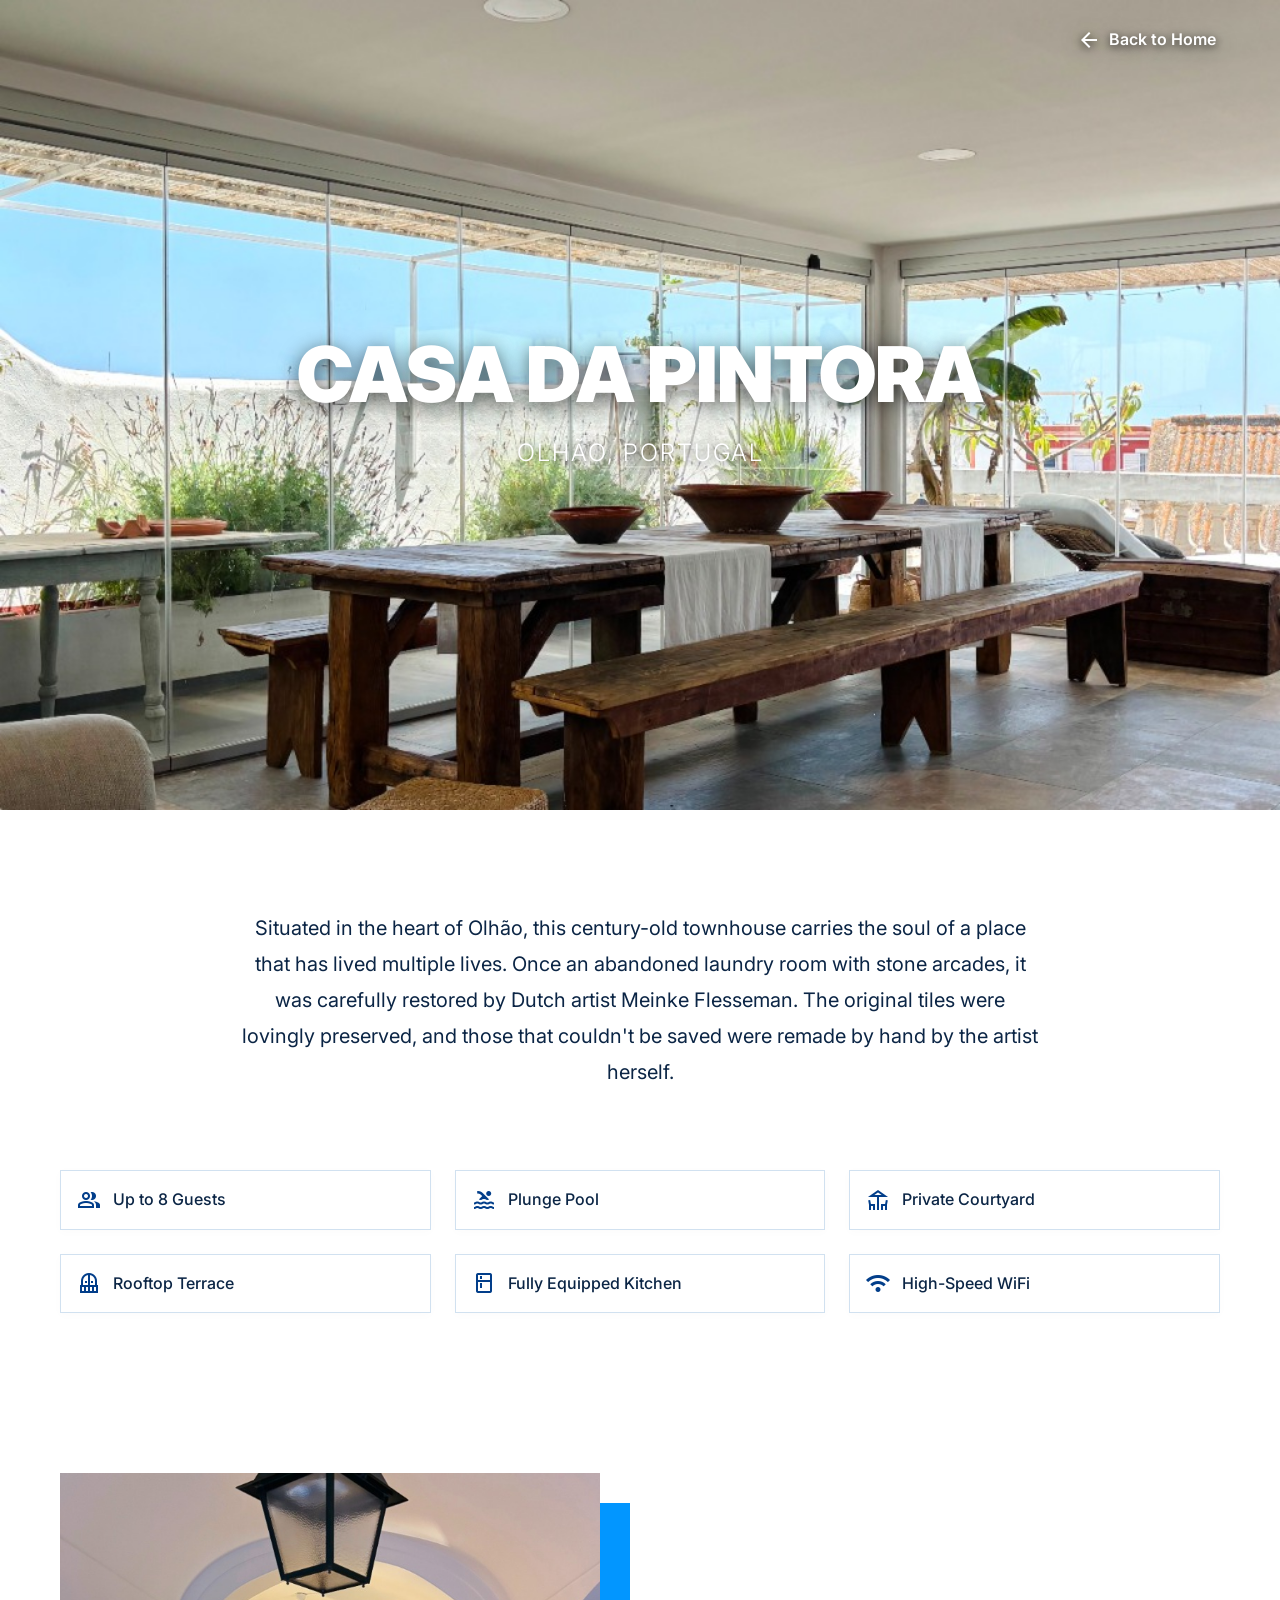
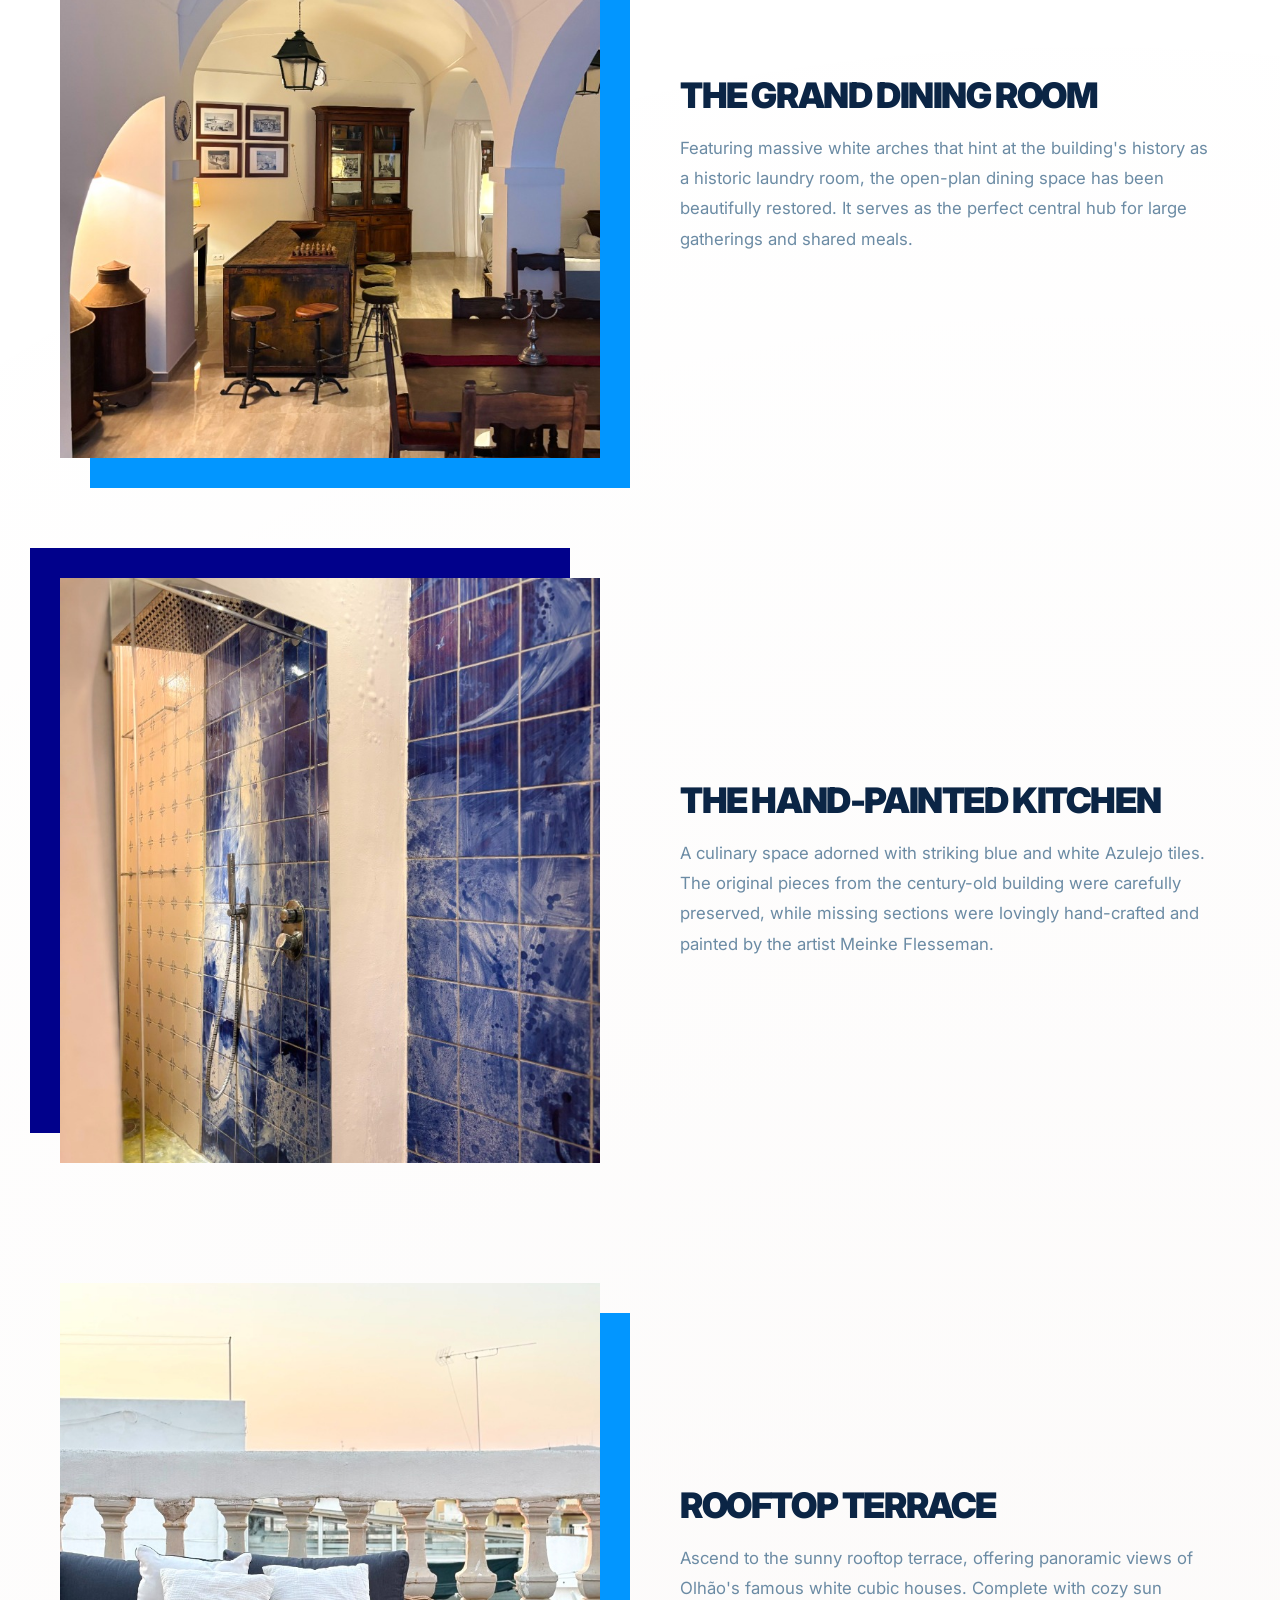
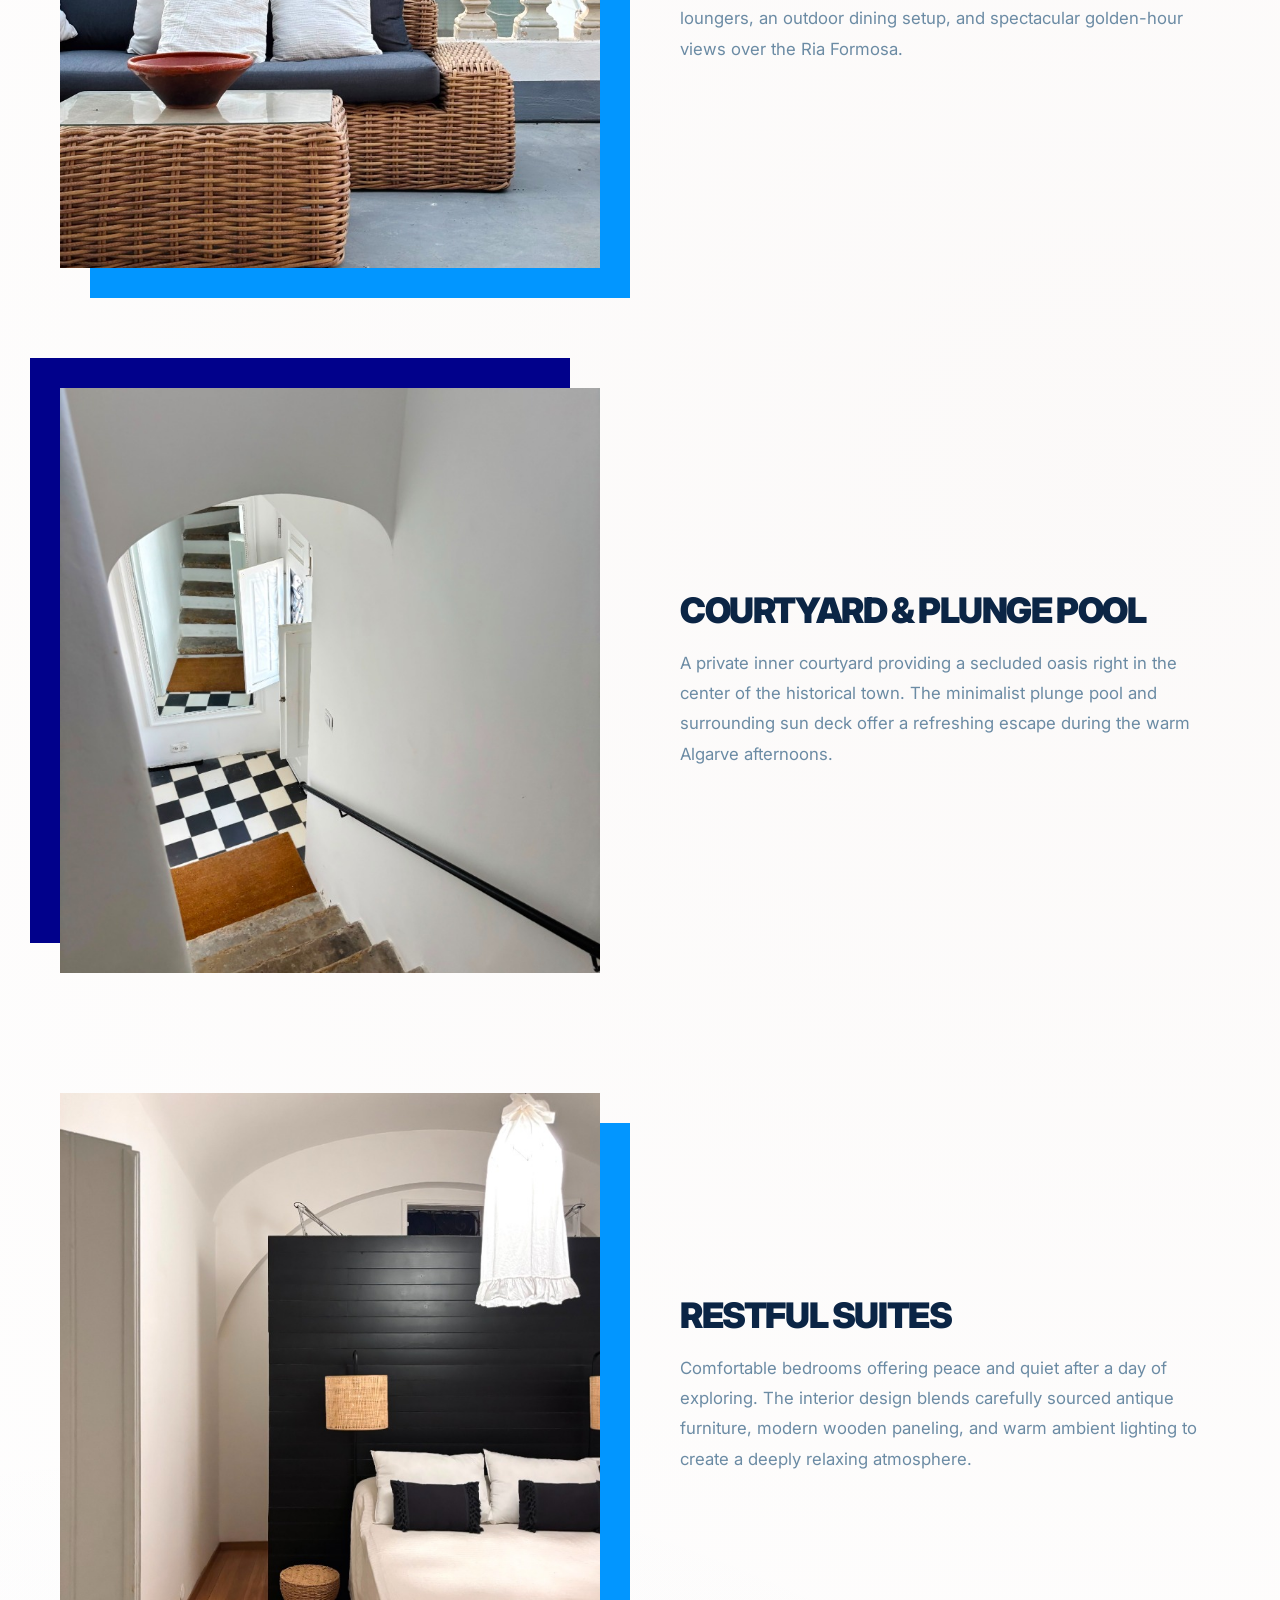
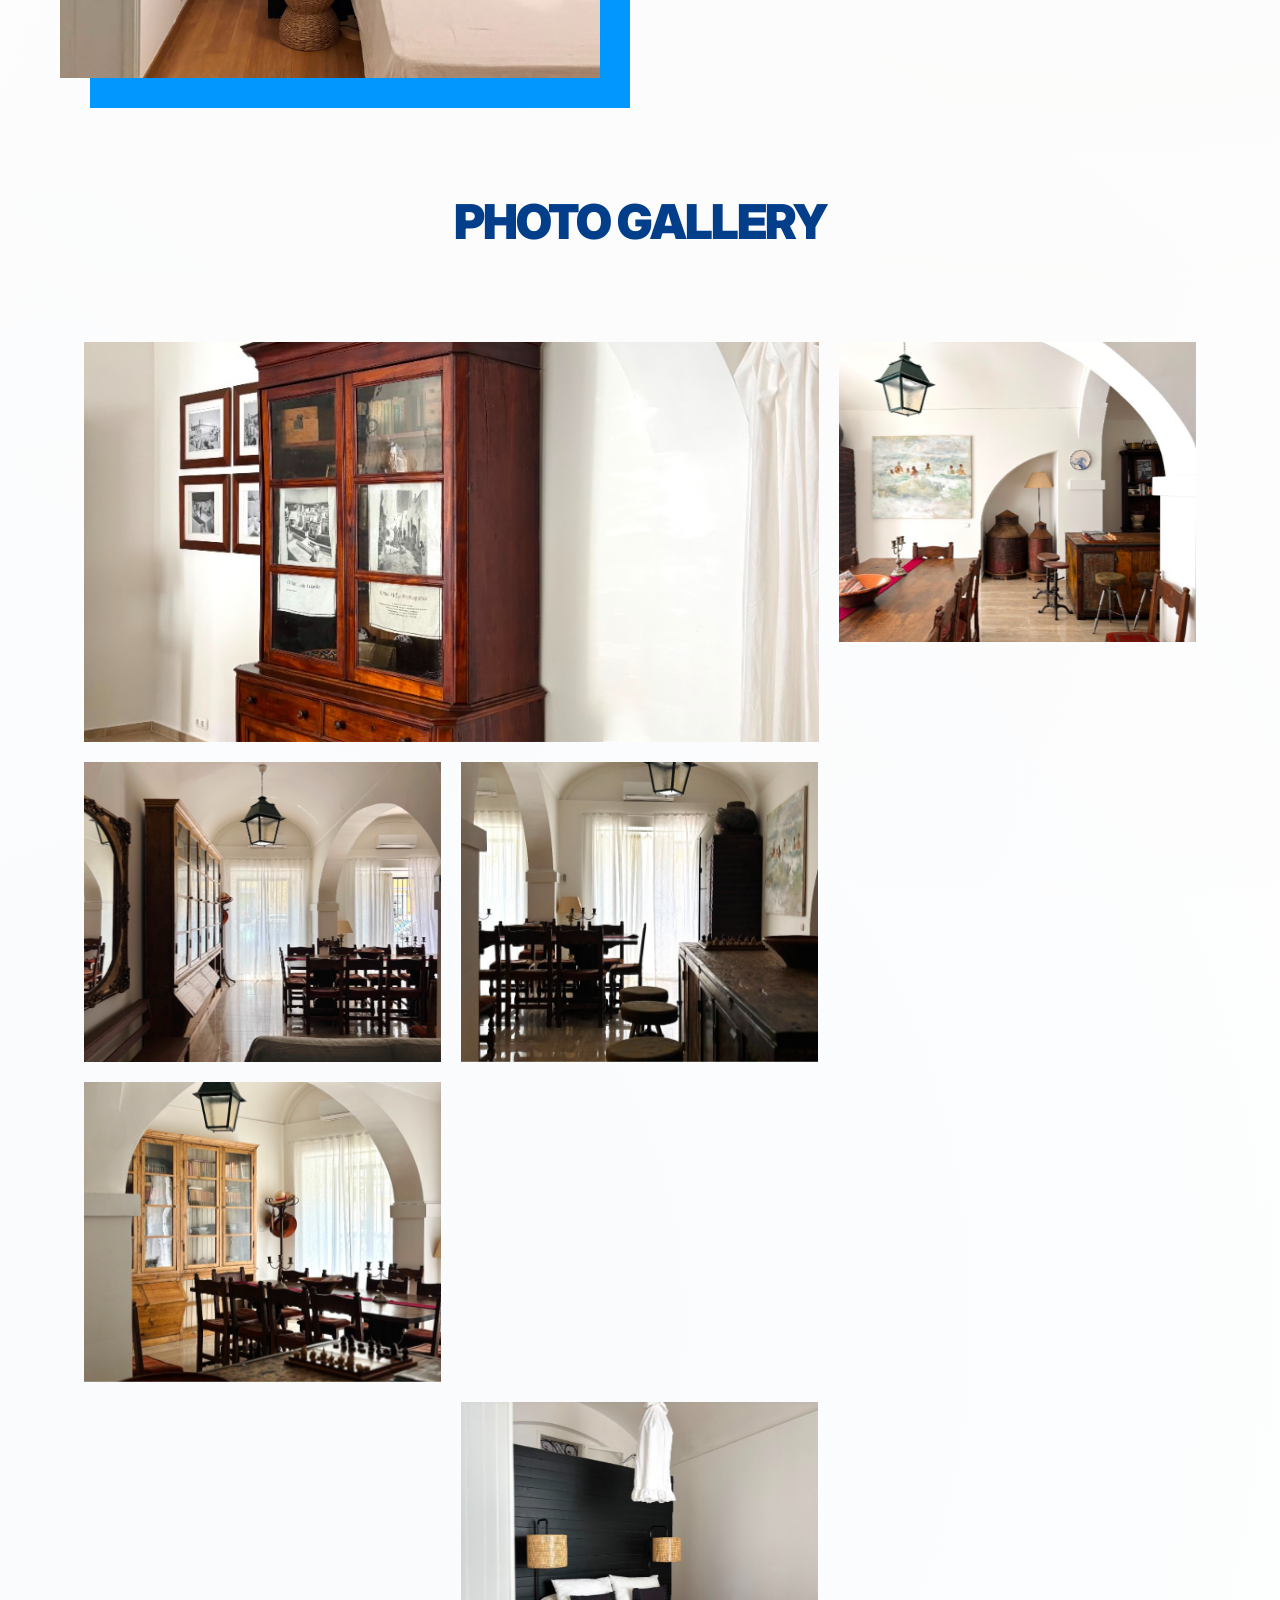
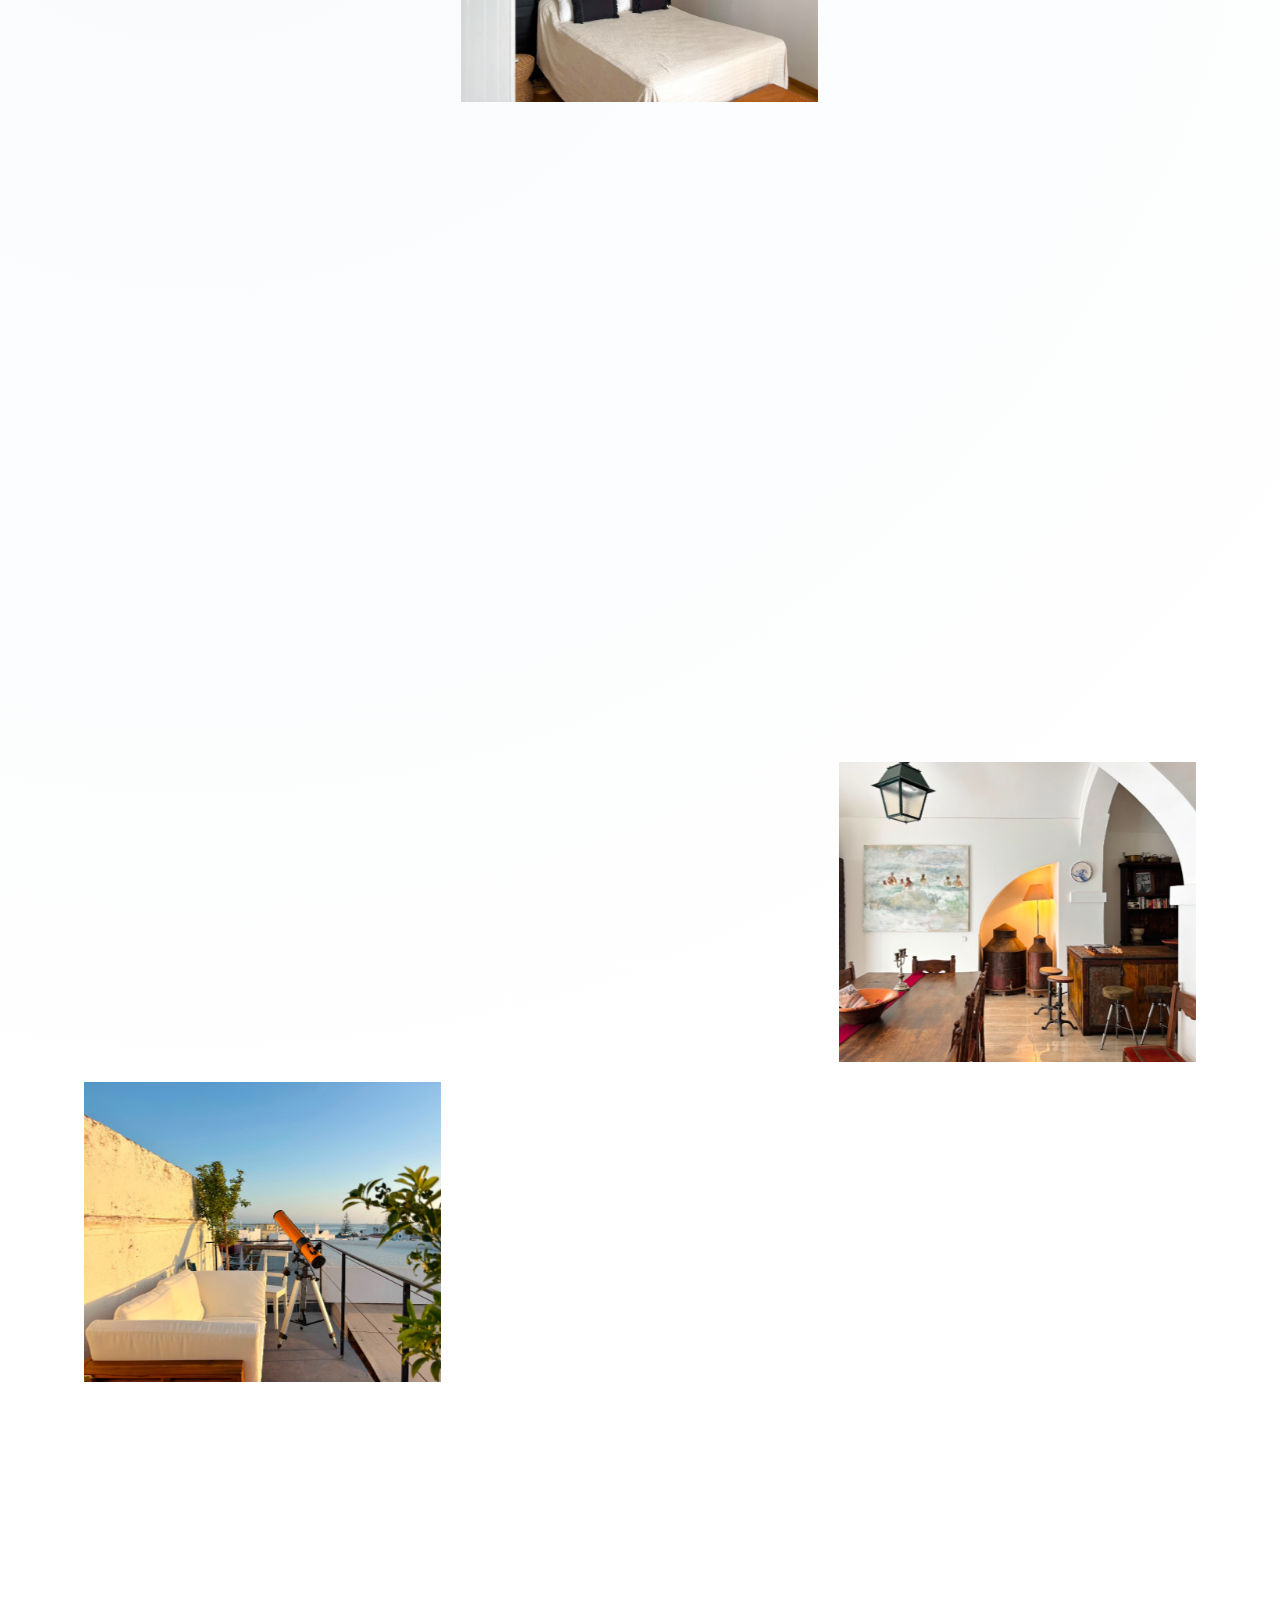
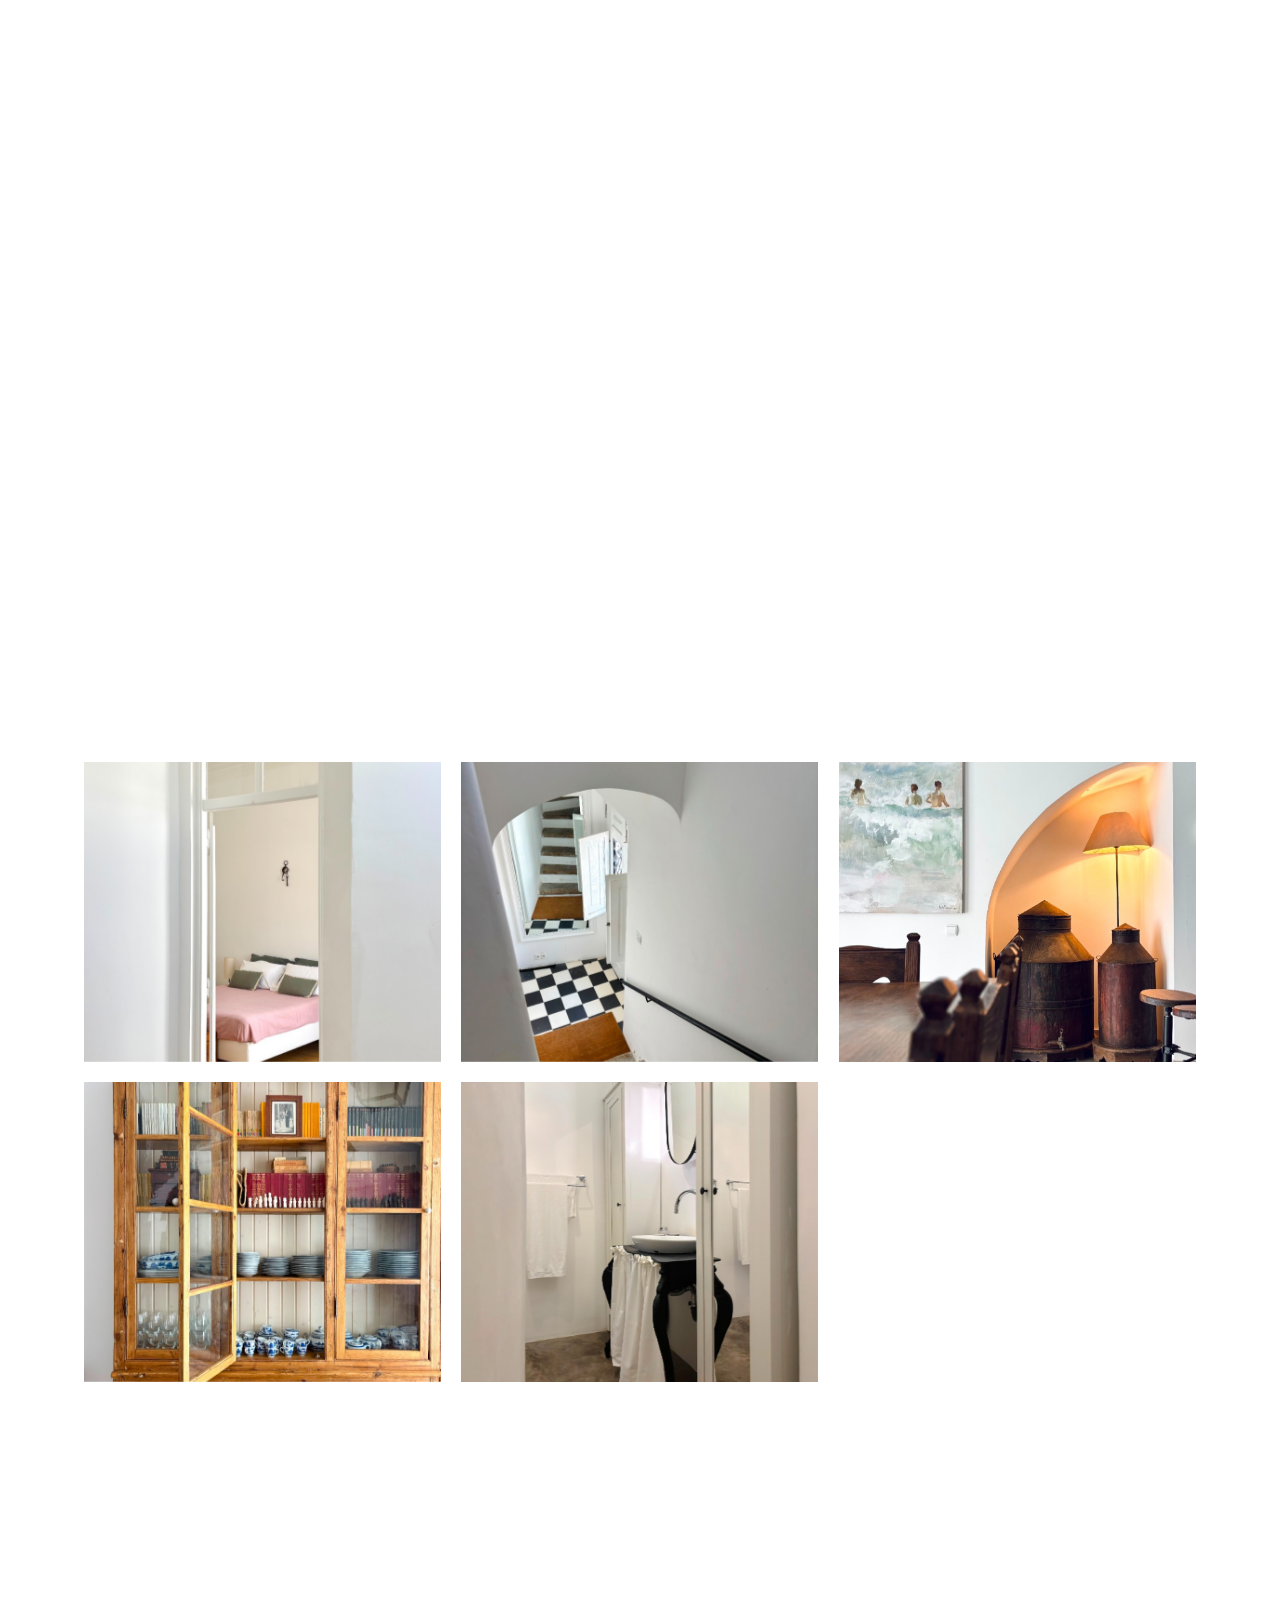
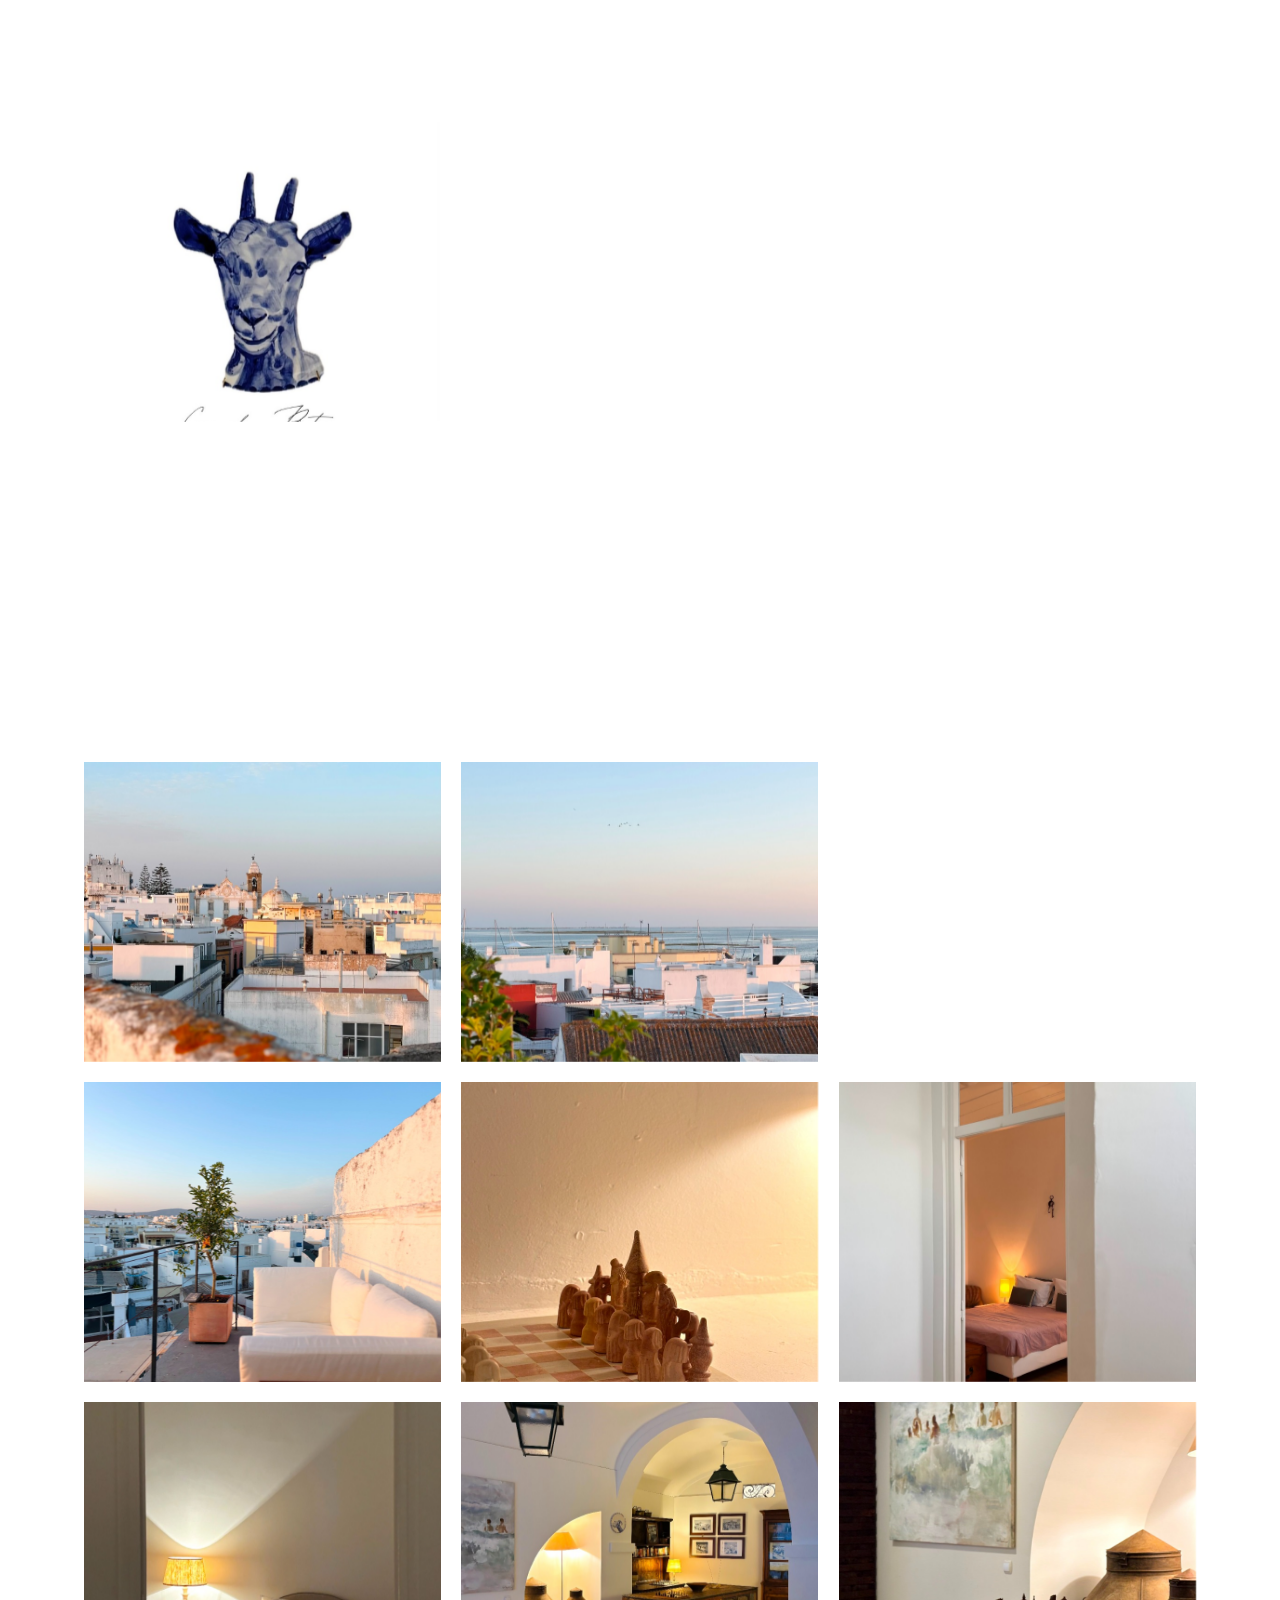
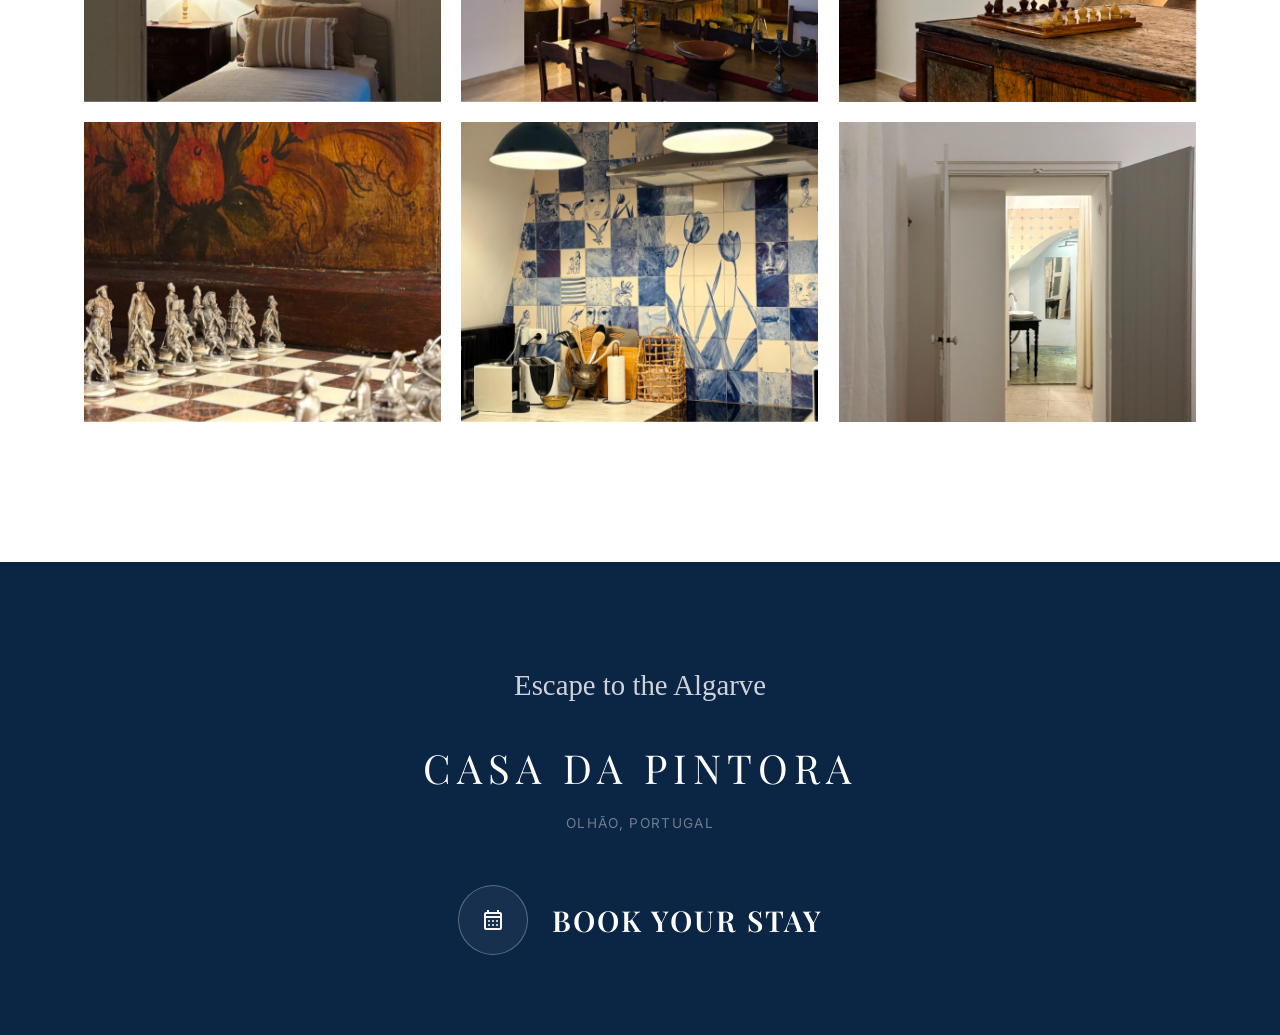
==== casa-da-pintora.html @ cc3f01a7 "Fix mobile: equal-size panes with !important overrides, fix iOS hero image disappearing" ====
<!DOCTYPE html>
<html lang="en">
<head>
  <meta charset="UTF-8">
  <meta name="viewport" content="width=device-width, initial-scale=1.0">
  
  <!-- SEO & Open Graph Tags -->
  <title>Casa da Pintora | Olhão, Portugal</title>
  <meta name="description" content="Stay at Casa da Pintora, a traditional yet luxurious vacation home in Olhão, Portugal. Featuring a private courtyard, stylish pool, and beautiful architecture.">
  <meta property="og:title" content="Casa da Pintora - Authentic Getaway in Olhão">
  <meta property="og:description" content="Immerse yourself in authentic Portuguese charm in Olhão, Algarve.">
  <meta property="og:image" content="https://dudupim2006.github.io/Pim-Hideaways/assets/casa-hero-new.jpg">
  <meta property="og:url" content="https://dudupim2006.github.io/Pim-Hideaways/casa-da-pintora.html">
  <meta property="og:type" content="website">

  <!-- Fonts & Icons -->
  <link rel="preconnect" href="https://fonts.googleapis.com">
  <link rel="preconnect" href="https://fonts.gstatic.com" crossorigin>
  <link href="https://fonts.googleapis.com/css2?family=Inter:wght@400;500;600&family=Playfair+Display:ital,wght@0,600;0,700;1,600&display=swap" rel="stylesheet">
  <link rel="stylesheet" href="https://fonts.googleapis.com/css2?family=Material+Symbols+Outlined:opsz,wght,FILL,GRAD@24,400,0,0" />
  
  <!-- Global Styles -->
  <link rel="stylesheet" href="css/styles.css?v=18">
</head>
<body class="detail-page" style="opacity: 0;">

  <!-- Sticky Navbar -->
  <nav class="navbar">
    <div class="container nav-content">
      <a href="index.html" class="logo">PIM Hideaways</a>
      <div class="nav-links">
        <a href="index.html"><span class="material-symbols-outlined">arrow_back</span> Back to Home</a>
      </div>
    </div>
  </nav>

  <!-- Editorial Image Hero -->
  <section class="mc-hero fade-in-section" style="background-image: url('assets/casa-hero-new.jpg');">
    <div class="mc-hero-content">
      <h1>Casa da Pintora</h1>
      <p>Olhão, Portugal</p>
    </div>
  </section>

  <!-- About Section -->
  <section class="mc-editorial-section fade-in-section">
    <div class="mc-intro-text">
      Situated in the heart of Olhão, this century-old townhouse carries the soul of a place that has lived multiple lives. Once an abandoned laundry room with stone arcades, it was carefully restored by Dutch artist Meinke Flesseman. The original tiles were lovingly preserved, and those that couldn't be saved were remade by hand by the artist herself.
    </div>
    
    <div class="mc-amenities">
      <div class="amenity-item"><span class="material-symbols-outlined">group</span> Up to 8 Guests</div>
      <div class="amenity-item"><span class="material-symbols-outlined">pool</span> Plunge Pool</div>
      <div class="amenity-item"><span class="material-symbols-outlined">deck</span> Private Courtyard</div>
      <div class="amenity-item"><span class="material-symbols-outlined">balcony</span> Rooftop Terrace</div>
      <div class="amenity-item"><span class="material-symbols-outlined">kitchen</span> Fully Equipped Kitchen</div>
      <div class="amenity-item"><span class="material-symbols-outlined">wifi</span> High-Speed WiFi</div>
    </div>
  </section>

  <!-- Features (Zig-Zag Layout) -->
  <section class="fade-in-section">
    <div class="mc-zigzag">
      
      <!-- Feature 1 -->
      <div class="mc-zigzag-row">
        <div class="mc-zigzag-img-wrapper with-pintora-lightblue-square">
          <img src="assets/casa-gallery-61.jpg" alt="The Grand Dining Room" class="mc-zigzag-img gallery-lightbox-trigger" loading="lazy" decoding="async" data-img="assets/casa-gallery-61.jpg">
        </div>
        <div class="mc-zigzag-text">
          <h3>The Grand Dining Room</h3>
          <p>Featuring massive white arches that hint at the building's history as a historic laundry room, the open-plan dining space has been beautifully restored. It serves as the perfect central hub for large gatherings and shared meals.</p>
        </div>
      </div>

      <!-- Feature 2 -->
      <div class="mc-zigzag-row">
        <div class="mc-zigzag-img-wrapper with-pintora-darkblue-square">
          <img src="assets/casa-gallery-59.jpg" alt="Hand-Painted Kitchen" class="mc-zigzag-img gallery-lightbox-trigger" loading="lazy" decoding="async" data-img="assets/casa-gallery-59.jpg">
        </div>
        <div class="mc-zigzag-text">
          <h3>The Hand-Painted Kitchen</h3>
          <p>A culinary space adorned with striking blue and white Azulejo tiles. The original pieces from the century-old building were carefully preserved, while missing sections were lovingly hand-crafted and painted by the artist Meinke Flesseman.</p>
        </div>
      </div>

      <!-- Feature 3 -->
      <div class="mc-zigzag-row">
        <div class="mc-zigzag-img-wrapper with-pintora-lightblue-square">
          <img src="assets/casa-gallery-60.jpg" alt="Rooftop Terrace" class="mc-zigzag-img gallery-lightbox-trigger" loading="lazy" decoding="async" data-img="assets/casa-gallery-60.jpg">
        </div>
        <div class="mc-zigzag-text">
          <h3>Rooftop Terrace</h3>
          <p>Ascend to the sunny rooftop terrace, offering panoramic views of Olhão's famous white cubic houses. Complete with cozy sun loungers, an outdoor dining setup, and spectacular golden-hour views over the Ria Formosa.</p>
        </div>
      </div>

      <!-- Feature 4 -->
      <div class="mc-zigzag-row">
        <div class="mc-zigzag-img-wrapper with-pintora-darkblue-square">
          <img src="assets/casa-gallery-34.jpg" alt="Courtyard Pool" class="mc-zigzag-img gallery-lightbox-trigger" loading="lazy" decoding="async" data-img="assets/casa-gallery-34.jpg">
        </div>
        <div class="mc-zigzag-text">
          <h3>Courtyard & Plunge Pool</h3>
          <p>A private inner courtyard providing a secluded oasis right in the center of the historical town. The minimalist plunge pool and surrounding sun deck offer a refreshing escape during the warm Algarve afternoons.</p>
        </div>
      </div>

      <!-- Feature 5 -->
      <div class="mc-zigzag-row">
        <div class="mc-zigzag-img-wrapper with-pintora-lightblue-square">
          <img src="assets/casa-gallery-62.jpg" alt="Restful Suites" class="mc-zigzag-img gallery-lightbox-trigger" loading="lazy" decoding="async" data-img="assets/casa-gallery-62.jpg">
        </div>
        <div class="mc-zigzag-text">
          <h3>Restful Suites</h3>
          <p>Comfortable bedrooms offering peace and quiet after a day of exploring. The interior design blends carefully sourced antique furniture, modern wooden paneling, and warm ambient lighting to create a deeply relaxing atmosphere.</p>
        </div>
      </div>

    </div>
  </section>

  <!-- Complete Photo Gallery -->
  <section class="mc-editorial-section" style="padding-top: 120px;">
    <h2 class="section-title" style="text-align: center; margin-bottom: 40px; font-size: 3rem;">Photo Gallery</h2>
    <div class="photo-gallery">
      <img src="assets/casa-gallery-1.jpg" alt="Antique Wooden Cabinet" class="gallery-item gallery-lightbox-trigger" data-img="assets/casa-gallery-1.jpg" loading="lazy" decoding="async">
      <img src="assets/casa-gallery-2.jpg" alt="Rustic Dining Table and Cabinet" class="gallery-item gallery-lightbox-trigger" data-img="assets/casa-gallery-2.jpg" loading="lazy" decoding="async">
      <img src="assets/casa-gallery-3.jpg" alt="Vintage Dining Table View" class="gallery-item gallery-lightbox-trigger" data-img="assets/casa-gallery-3.jpg" loading="lazy" decoding="async">
      <img src="assets/casa-gallery-4.jpg" alt="Living Space with Coastal Painting" class="gallery-item gallery-lightbox-trigger" data-img="assets/casa-gallery-4.jpg" loading="lazy" decoding="async">
      <img src="assets/casa-gallery-5.jpg" alt="Dining View Looking Out" class="gallery-item gallery-lightbox-trigger" data-img="assets/casa-gallery-5.jpg" loading="lazy" decoding="async">
      <img src="assets/casa-gallery-6.jpg" alt="Dining Table and Antique Cabinet" class="gallery-item gallery-lightbox-trigger" data-img="assets/casa-gallery-6.jpg" loading="lazy" decoding="async">
      <img src="assets/casa-gallery-7.jpg" alt="Master Bedroom with Pink Coverlet" class="gallery-item gallery-lightbox-trigger" data-img="assets/casa-gallery-7.jpg" loading="lazy" decoding="async">
      <img src="assets/casa-gallery-8.jpg" alt="Living Area with Yellow Sofa" class="gallery-item gallery-lightbox-trigger" data-img="assets/casa-gallery-8.jpg" loading="lazy" decoding="async">
      <img src="assets/casa-gallery-9.jpg" alt="Custom Hand-painted Azulejo Shower" class="gallery-item gallery-lightbox-trigger" data-img="assets/casa-gallery-9.jpg" loading="lazy" decoding="async">
      <img src="assets/casa-gallery-10.jpg" alt="Bedroom with Wood Slat Headboard" class="gallery-item gallery-lightbox-trigger" data-img="assets/casa-gallery-10.jpg" loading="lazy" decoding="async">
      <img src="assets/casa-gallery-11.jpg" alt="Living Room with Yellow Sofa" class="gallery-item gallery-lightbox-trigger" data-img="assets/casa-gallery-11.jpg" loading="lazy" decoding="async">
      <img src="assets/casa-gallery-12.jpg" alt="Checkered Entrance Hall" class="gallery-item gallery-lightbox-trigger" data-img="assets/casa-gallery-12.jpg" loading="lazy" decoding="async">
      <img src="assets/casa-gallery-13.jpg" alt="Staircase and Checkered Floor" class="gallery-item gallery-lightbox-trigger" data-img="assets/casa-gallery-13.jpg" loading="lazy" decoding="async">
      <img src="assets/casa-gallery-14.jpg" alt="Staircase Close Up" class="gallery-item gallery-lightbox-trigger" data-img="assets/casa-gallery-14.jpg" loading="lazy" decoding="async">
      <img src="assets/casa-gallery-15.jpg" alt="Bedroom with Yellow Sofa and White Bed" class="gallery-item gallery-lightbox-trigger" data-img="assets/casa-gallery-15.jpg" loading="lazy" decoding="async">
      <img src="assets/casa-gallery-16.jpg" alt="Wooden Chess Set Detail" class="gallery-item gallery-lightbox-trigger" data-img="assets/casa-gallery-16.jpg" loading="lazy" decoding="async">
      <img src="assets/casa-gallery-17.jpg" alt="Bedroom with Arched Window" class="gallery-item gallery-lightbox-trigger" data-img="assets/casa-gallery-17.jpg" loading="lazy" decoding="async">
      <img src="assets/casa-gallery-18.jpg" alt="Living Area with Rocking Chair" class="gallery-item gallery-lightbox-trigger" data-img="assets/casa-gallery-18.jpg" loading="lazy" decoding="async">
      <img src="assets/casa-gallery-19.jpg" alt="Pink Bed and Wooden Desk" class="gallery-item gallery-lightbox-trigger" data-img="assets/casa-gallery-19.jpg" loading="lazy" decoding="async">
      <img src="assets/casa-gallery-20.jpg" alt="Dining Area with Ocean Painting" class="gallery-item gallery-lightbox-trigger" data-img="assets/casa-gallery-20.jpg" loading="lazy" decoding="async">
      <img src="assets/casa-gallery-21.jpg" alt="Rooftop Terrace with Telescope" class="gallery-item gallery-lightbox-trigger" data-img="assets/casa-gallery-21.jpg" loading="lazy" decoding="async">
      <img src="assets/casa-gallery-22.jpg" alt="Rooftop Outdoor Kitchen" class="gallery-item gallery-lightbox-trigger" data-img="assets/casa-gallery-22.jpg" loading="lazy" decoding="async">
      <img src="assets/casa-gallery-23.jpg" alt="Rooftop Dining Area" class="gallery-item gallery-lightbox-trigger" data-img="assets/casa-gallery-23.jpg" loading="lazy" decoding="async">
      <img src="assets/casa-gallery-24.jpg" alt="Rustic Rooftop Dining Table" class="gallery-item gallery-lightbox-trigger" data-img="assets/casa-gallery-24.jpg" loading="lazy" decoding="async">
      <img src="assets/casa-gallery-25.jpg" alt="Bedroom Close Up" class="gallery-item gallery-lightbox-trigger" data-img="assets/casa-gallery-25.jpg" loading="lazy" decoding="async">
      <img src="assets/casa-gallery-26.jpg" alt="Bedroom with Open Shutters" class="gallery-item gallery-lightbox-trigger" data-img="assets/casa-gallery-26.jpg" loading="lazy" decoding="async">
      <img src="assets/casa-gallery-27.jpg" alt="Rooftop Dining Details" class="gallery-item gallery-lightbox-trigger" data-img="assets/casa-gallery-27.jpg" loading="lazy" decoding="async">
      <img src="assets/casa-gallery-28.jpg" alt="Open Door View to Living Space" class="gallery-item gallery-lightbox-trigger" data-img="assets/casa-gallery-28.jpg" loading="lazy" decoding="async">
      <img src="assets/casa-gallery-29.jpg" alt="Rooftop Sun Loungers" class="gallery-item gallery-lightbox-trigger" data-img="assets/casa-gallery-29.jpg" loading="lazy" decoding="async">
      <img src="assets/casa-gallery-30.jpg" alt="Rooftop Lounge Area" class="gallery-item gallery-lightbox-trigger" data-img="assets/casa-gallery-30.jpg" loading="lazy" decoding="async">
      <img src="assets/casa-gallery-31.jpg" alt="Clay Bowls on Wooden Table" class="gallery-item gallery-lightbox-trigger" data-img="assets/casa-gallery-31.jpg" loading="lazy" decoding="async">
      <img src="assets/casa-gallery-32.jpg" alt="Rooftop Terrace Sun Loungers" class="gallery-item gallery-lightbox-trigger" data-img="assets/casa-gallery-32.jpg" loading="lazy" decoding="async">
      <img src="assets/casa-gallery-33.jpg" alt="Doorway View into Bedroom" class="gallery-item gallery-lightbox-trigger" data-img="assets/casa-gallery-33.jpg" loading="lazy" decoding="async">
      <img src="assets/casa-gallery-34.jpg" alt="Staircase and Checkered Floor" class="gallery-item gallery-lightbox-trigger" data-img="assets/casa-gallery-34.jpg" loading="lazy" decoding="async">
      <img src="assets/casa-gallery-35.jpg" alt="Dining Room with Antique Urns" class="gallery-item gallery-lightbox-trigger" data-img="assets/casa-gallery-35.jpg" loading="lazy" decoding="async">
      <img src="assets/casa-gallery-36.jpg" alt="Antique Display Cabinet Details" class="gallery-item gallery-lightbox-trigger" data-img="assets/casa-gallery-36.jpg" loading="lazy" decoding="async">
      <img src="assets/casa-gallery-37.jpg" alt="Ornate Bathroom Vanity" class="gallery-item gallery-lightbox-trigger" data-img="assets/casa-gallery-37.jpg" loading="lazy" decoding="async">
      <img src="assets/casa-gallery-38.jpg" alt="Shower with Azulejo Mural" class="gallery-item gallery-lightbox-trigger" data-img="assets/casa-gallery-38.jpg" loading="lazy" decoding="async">
      <img src="assets/casa-gallery-39.jpg" alt="Twin Bedroom Detail" class="gallery-item gallery-lightbox-trigger" data-img="assets/casa-gallery-39.jpg" loading="lazy" decoding="async">
      <img src="assets/casa-gallery-40.jpg" alt="Rooftop Sunset over Olhao" class="gallery-item gallery-lightbox-trigger" data-img="assets/casa-gallery-40.jpg" loading="lazy" decoding="async">
      <img src="assets/casa-gallery-41.jpg" alt="Rooftop Golden Hour" class="gallery-item gallery-lightbox-trigger" data-img="assets/casa-gallery-41.jpg" loading="lazy" decoding="async">
      <img src="assets/casa-gallery-42.jpg" alt="Casa da Pintora Goat Logo" class="gallery-item gallery-lightbox-trigger" data-img="assets/casa-gallery-42.jpg" loading="lazy" decoding="async">
      <img src="assets/casa-gallery-43.jpg" alt="Outdoor Kitchen and Bar" class="gallery-item gallery-lightbox-trigger" data-img="assets/casa-gallery-43.jpg" loading="lazy" decoding="async">
      <img src="assets/casa-gallery-44.jpg" alt="Sun Loungers at Sunset" class="gallery-item gallery-lightbox-trigger" data-img="assets/casa-gallery-44.jpg" loading="lazy" decoding="async">
      <img src="assets/casa-gallery-45.jpg" alt="Rooftop Sunset Sun Flare" class="gallery-item gallery-lightbox-trigger" data-img="assets/casa-gallery-45.jpg" loading="lazy" decoding="async">
      <img src="assets/casa-gallery-46.jpg" alt="Golden Hour on the Rooftop" class="gallery-item gallery-lightbox-trigger" data-img="assets/casa-gallery-46.jpg" loading="lazy" decoding="async">
      <img src="assets/casa-gallery-47.jpg" alt="Indoor Lounge and Fridge" class="gallery-item gallery-lightbox-trigger" data-img="assets/casa-gallery-47.jpg" loading="lazy" decoding="async">
      <img src="assets/casa-gallery-48.jpg" alt="Olhao Cityscape at Sunset" class="gallery-item gallery-lightbox-trigger" data-img="assets/casa-gallery-48.jpg" loading="lazy" decoding="async">
      <img src="assets/casa-gallery-49.jpg" alt="Ocean View with Birds" class="gallery-item gallery-lightbox-trigger" data-img="assets/casa-gallery-49.jpg" loading="lazy" decoding="async">
      <img src="assets/casa-gallery-50.jpg" alt="Rooftop Ledge View of Church" class="gallery-item gallery-lightbox-trigger" data-img="assets/casa-gallery-50.jpg" loading="lazy" decoding="async">
      <img src="assets/casa-gallery-51.jpg" alt="Rooftop Couch with City View" class="gallery-item gallery-lightbox-trigger" data-img="assets/casa-gallery-51.jpg" loading="lazy" decoding="async">
      <img src="assets/casa-gallery-52.jpg" alt="Carved Wooden Chess Set" class="gallery-item gallery-lightbox-trigger" data-img="assets/casa-gallery-52.jpg" loading="lazy" decoding="async">
      <img src="assets/casa-gallery-53.jpg" alt="Bedroom View from Hallway" class="gallery-item gallery-lightbox-trigger" data-img="assets/casa-gallery-53.jpg" loading="lazy" decoding="async">
      <img src="assets/casa-gallery-54.jpg" alt="Single Bedroom with Warm Light" class="gallery-item gallery-lightbox-trigger" data-img="assets/casa-gallery-54.jpg" loading="lazy" decoding="async">
      <img src="assets/casa-gallery-55.jpg" alt="Grand Dining Room with Arches" class="gallery-item gallery-lightbox-trigger" data-img="assets/casa-gallery-55.jpg" loading="lazy" decoding="async">
      <img src="assets/casa-gallery-56.jpg" alt="Chess Set on Antique Chest" class="gallery-item gallery-lightbox-trigger" data-img="assets/casa-gallery-56.jpg" loading="lazy" decoding="async">
      <img src="assets/casa-gallery-57.jpg" alt="Dining Room and Ocean Painting" class="gallery-item gallery-lightbox-trigger" data-img="assets/casa-gallery-57.jpg" loading="lazy" decoding="async">
      <img src="assets/casa-gallery-58.jpg" alt="Silver Chess Set Close Up" class="gallery-item gallery-lightbox-trigger" data-img="assets/casa-gallery-58.jpg" loading="lazy" decoding="async">
      <img src="assets/casa-gallery-63.jpg" alt="Bathroom View Through Doors" class="gallery-item gallery-lightbox-trigger" data-img="assets/casa-gallery-63.jpg" loading="lazy" decoding="async">
    </div>
  </section>

  <!-- Footer -->
  <footer class="fade-in-section">
    <div class="container" style="text-align: center;">
      <div class="footer-subtitle">Escape to the Algarve</div>
      <h2>Casa da Pintora</h2>
      <p>Olhão, Portugal</p>
      
      <div style="margin-top: 50px;">
        <a href="https://luzdoalgarve.pt/en/4850532/casa-da-pintora---vacation-home-in-olhao" target="_blank" class="btn-creative">
          <span class="btn-creative-icon">
            <span class="material-symbols-outlined">calendar_month</span>
          </span>
          <span class="btn-creative-text">Book Your Stay</span>
        </a>
      </div>
    </div>
  </footer>

  <!-- Lightbox -->
  <div class="mc-lightbox" id="lightbox">
    <span class="material-symbols-outlined mc-lightbox-close" id="lightbox-close">close</span>
    <span class="material-symbols-outlined mc-lightbox-prev" id="lightbox-prev">chevron_left</span>
    <span class="material-symbols-outlined mc-lightbox-next" id="lightbox-next">chevron_right</span>
    <img src="" alt="Enlarged view" class="mc-lightbox-content" id="lightbox-img">
  </div>

  <script src="js/main.js?v=4"></script>
</body>
</html>
---- css/styles.css ----
:root {
  /* Ocean Vibe Palette */
  --color-primary: #0077B6; /* Bright Ocean Blue */
  --color-primary-dark: #023E8A; /* Deep Ocean Blue */
  --color-accent: #48CAE4; /* Cyan/Light Blue Accent */
  --color-white: #FFFFFF;
  --color-off-white: #FAFAFA; /* Clean neutral off-white */
  --color-charcoal: #0B2545; /* Deep Navy (replaces charcoal) */
  --color-gray: #6B8BA4; /* Muted steel blue-gray */
  --color-border: #D1E1F0;
  --color-success: #68D391;

  /* Typography - Modern Agency Aesthetic */
  --font-heading: 'Inter', sans-serif;
  --font-body: 'Inter', sans-serif;

  /* Layout & Modern Elements */
  --nav-height: 80px;
  --container-max: 1200px;
  --radius-sm: 16px; /* Extra curved edges */
  --radius-lg: 32px; /* Large curves for hero and cards */
  --shadow-sm: 0 4px 20px rgba(49, 107, 179, 0.08);
  --shadow-md: 0 10px 30px rgba(49, 107, 179, 0.12);
  --shadow-lg: 0 20px 40px rgba(49, 107, 179, 0.2);
  --transition: all 0.4s cubic-bezier(0.16, 1, 0.3, 1); /* Ultra-smooth modern transitions */
}

* {
  margin: 0;
  padding: 0;
  box-sizing: border-box;
}

body {
  font-family: var(--font-body);
  color: var(--color-charcoal);
  background-color: var(--color-off-white);
  /* Add subtle texture gradient */
  background-image: radial-gradient(circle at 15% 50%, rgba(49, 107, 179, 0.03), transparent 25%),
                    radial-gradient(circle at 85% 30%, rgba(140, 74, 50, 0.03), transparent 25%);
  line-height: 1.6;
  -webkit-font-smoothing: antialiased;
}

h1, h2, h3, h4, h5, h6 {
  font-family: var(--font-heading);
  font-weight: 900; /* Extra bold modern weight */
  text-transform: uppercase;
  color: var(--color-charcoal);
  margin-bottom: 1.5rem;
  letter-spacing: -0.04em; /* Tight editorial spacing */
  line-height: 1;
}

a {
  text-decoration: none;
  color: inherit;
}

img {
  max-width: 100%;
  height: auto;
  display: block;
}

.container {
  max-width: var(--container-max);
  margin: 0 auto;
  padding: 0 24px;
}

/* Navbar (Sticky) */
.navbar {
  position: fixed;
  top: 0;
  left: 0;
  width: 100%;
  height: var(--nav-height);
  background-color: transparent;
  border-bottom: 1px solid transparent;
  z-index: 1000;
  display: flex;
  align-items: center;
  transition: all 0.4s ease;
}

.navbar.scrolled {
  background-color: rgba(255, 255, 255, 0.85);
  backdrop-filter: blur(12px);
  -webkit-backdrop-filter: blur(12px);
  border-bottom: 1px solid rgba(0, 0, 0, 0.05);
  box-shadow: 0 4px 30px rgba(0,0,0,0.05);
}

.nav-content {
  display: flex;
  justify-content: space-between;
  align-items: center;
  width: 100%;
}

.logo {
  font-family: 'Inter', sans-serif;
  font-size: 1.2rem;
  font-weight: 500;
  color: var(--color-charcoal);
  letter-spacing: 3px;
  text-transform: uppercase;
  white-space: nowrap;
  display: block;
  line-height: 1;
  transition: opacity 0.3s;
}

.logo:hover {
  opacity: 0.7;
}

.nav-links a {
  font-weight: 600;
  color: var(--color-charcoal);
  transition: var(--transition);
  display: flex;
  align-items: center;
  gap: 0.5rem;
}

.nav-links a:hover {
  color: var(--color-primary-dark);
}

/* Hamburger Menu */
.hamburger {
  display: flex;
  flex-direction: column;
  justify-content: space-around;
  width: 40px;
  height: 24px;
  background: transparent;
  border: none;
  cursor: pointer;
  z-index: 1001; /* Above overlay */
}

.hamburger span {
  width: 100%;
  height: 2px;
  background-color: var(--color-charcoal);
  transition: all 0.3s linear;
  transform-origin: 1px;
}

.hamburger.open span:first-child {
  transform: rotate(45deg);
  background-color: var(--color-white);
}

.hamburger.open span:nth-child(2) {
  opacity: 0;
}

.hamburger.open span:last-child {
  transform: rotate(-45deg);
  background-color: var(--color-white);
}

/* Full Screen Overlay */
.menu-overlay {
  position: fixed;
  top: 0;
  left: 0;
  width: 100%;
  height: 100vh;
  background-color: var(--color-charcoal);
  z-index: 1000;
  display: flex;
  align-items: center;
  justify-content: center;
  opacity: 0;
  pointer-events: none;
  transition: opacity 0.5s ease-in-out;
}

.menu-overlay.open {
  opacity: 1;
  pointer-events: all;
}

.menu-content {
  display: flex;
  flex-direction: column;
  align-items: center;
  gap: 2rem;
}

.menu-link {
  font-size: 4rem;
  font-weight: 900;
  color: var(--color-white);
  text-transform: uppercase;
  transition: color 0.3s;
}

.menu-link:hover {
  color: var(--color-gray);
}

/* Split Typography Hero Section */
.hero-section {
  position: relative;
  height: 100vh;
  width: 100%;
  display: flex;
  align-items: center;
  justify-content: center;
  overflow: hidden;
  background-color: var(--color-off-white);
}

.hero-content {
  position: relative;
  width: 100%;
  max-width: 1400px;
  height: 100%;
  display: flex;
  flex-direction: column;
  justify-content: center;
  padding: 0 5%;
}

.hero-title-top {
  font-size: clamp(3rem, 6vw, 6rem);
  line-height: 0.9;
  margin: 0;
  position: relative;
  z-index: 2;
  align-self: flex-start;
}

.hero-central-container {
  position: absolute;
  top: 50%;
  left: 50%;
  transform: translate(-50%, -50%);
  width: 55vw;
  height: 65vh;
  min-width: 300px;
  z-index: 1;
  overflow: hidden;
}

.hero-image-wrapper {
  position: relative;
  width: 100%;
  height: 100%;
}

.hero-image {
  position: absolute;
  top: 0;
  left: 0;
  width: 100%;
  height: 100%;
  object-fit: cover;
  opacity: 0;
  transition: opacity 1s ease-in-out;
}

.hero-image.active {
  opacity: 1;
}

.hero-title-bottom {
  font-size: clamp(3rem, 6vw, 6rem);
  line-height: 0.9;
  margin: 0;
  position: relative;
  z-index: 2;
  align-self: flex-end;
  text-align: right;
}

/* Make logo white when menu is open */
.navbar.menu-open .logo {
  color: var(--color-white);
}

/* Modern Contact Section */
.contact-section {
  padding: 60px 24px;
}

.contact-grid {
  display: grid;
  grid-template-columns: 1.2fr 0.8fr;
  gap: 5rem;
  align-items: flex-start;
  max-width: var(--container-max);
  margin: 0 auto;
}

@media (max-width: 968px) {
  .contact-grid {
    grid-template-columns: 1fr;
    gap: 4rem;
  }
}

.contact-form-container {
  display: flex;
  flex-direction: column;
  gap: 3rem;
}

.contact-header h2 {
  font-size: 2.5rem;
  font-weight: 800;
  letter-spacing: 0.1em;
  margin-bottom: 1rem;
  color: var(--color-charcoal);
}

.contact-header p {
  font-size: 1.05rem;
  color: var(--color-gray);
  line-height: 1.7;
}

.contact-form {
  display: flex;
  flex-direction: column;
  gap: 2.5rem;
}

/* Modern Floating Label Inputs */
.form-group {
  position: relative;
  width: 100%;
}

.form-group input,
.form-group textarea {
  width: 100%;
  padding: 0.8rem 0;
  border: none;
  border-bottom: 1px solid var(--color-border);
  background: transparent;
  font-family: var(--font-body);
  font-size: 1.1rem;
  color: var(--color-charcoal);
  transition: border-color 0.4s ease;
  border-radius: 0;
}

.form-group textarea {
  min-height: 120px;
  resize: vertical;
}

.form-group label {
  position: absolute;
  left: 0;
  top: 0.8rem;
  font-size: 1.1rem;
  color: var(--color-gray);
  pointer-events: none;
  transition: all 0.3s cubic-bezier(0.16, 1, 0.3, 1);
}

/* Floating Label Animation States */
.form-group input:focus ~ label,
.form-group input:not(:placeholder-shown) ~ label,
.form-group textarea:focus ~ label,
.form-group textarea:not(:placeholder-shown) ~ label {
  top: -1.2rem;
  font-size: 0.85rem;
  color: var(--color-primary);
  font-weight: 600;
  letter-spacing: 0.05em;
}

.form-group input:focus,
.form-group textarea:focus {
  outline: none;
  border-bottom-color: var(--color-charcoal);
}

/* Modern Contact Cards */
.contact-cards {
  display: flex;
  flex-direction: column;
  gap: 1.5rem;
}

.contact-card-item {
  display: flex;
  align-items: center;
  gap: 1.5rem;
  background: var(--color-white);
  border: 1px solid var(--color-border);
  padding: 30px;
  text-decoration: none;
  color: var(--color-charcoal);
  transition: var(--transition);
  position: relative;
  overflow: hidden;
  border-radius: 0; /* Modern sharp edges */
}

.contact-card-item::after {
  content: '';
  position: absolute;
  bottom: 0;
  left: 0;
  width: 100%;
  height: 3px;
  background-color: var(--color-primary);
  transform: scaleX(0);
  transform-origin: left;
  transition: transform 0.4s cubic-bezier(0.16, 1, 0.3, 1);
}

.contact-card-item:hover {
  transform: translateY(-5px);
  box-shadow: var(--shadow-md);
  border-color: var(--color-charcoal);
}

.contact-card-item:hover::after {
  transform: scaleX(1);
}

.contact-card-icon {
  width: 50px;
  height: 50px;
  display: flex;
  align-items: center;
  justify-content: center;
  background: var(--color-off-white);
  flex-shrink: 0;
  transition: var(--transition);
}

.contact-card-icon svg {
  width: 22px;
  height: 22px;
  fill: var(--color-charcoal);
  transition: var(--transition);
}

.contact-card-item:hover .contact-card-icon {
  background: var(--color-charcoal);
}

.contact-card-item:hover .contact-card-icon svg {
  fill: var(--color-white);
}

.contact-card-info h3 {
  font-size: 1.25rem;
  font-weight: 600;
  margin-bottom: 0.2rem;
  text-transform: none;
  letter-spacing: normal;
}

.contact-card-info p {
  color: var(--color-gray);
  font-size: 0.95rem;
}

.contact-card-arrow {
  margin-left: auto;
  opacity: 0;
  transform: translateX(-10px);
  transition: all 0.4s cubic-bezier(0.16, 1, 0.3, 1);
  display: flex;
  align-items: center;
}

.contact-card-arrow svg {
  width: 20px;
  height: 20px;
  fill: none;
  stroke: var(--color-charcoal);
  stroke-width: 2;
}

.contact-card-item:hover .contact-card-arrow {
  opacity: 1;
  transform: translateX(0);
}

/* Property Stacked Cards */
.property-stack {
  display: grid;
  grid-template-columns: 1fr 1fr;
  gap: 40px;
  padding: 0 20px 100px;
  max-width: 1200px;
  margin: 0 auto;
}

.property-card {
  position: relative;
  border-radius: 0;
  overflow: hidden;
  box-shadow: var(--shadow-md);
  transition: var(--transition);
  aspect-ratio: 1/1; /* Square */
  display: block;
  cursor: pointer;
  background-color: var(--color-white);
  border: 1px solid var(--color-border);
}

.property-card:hover {
  transform: translateY(-12px) scale(1.01);
  box-shadow: var(--shadow-lg);
}

.property-card picture, .property-card img {
  width: 100%;
  height: 100%;
  object-fit: cover;
  transition: transform 0.6s cubic-bezier(0.16, 1, 0.3, 1);
}

.property-card:hover img {
  transform: scale(1.04);
}

.property-card-content {
  position: absolute;
  bottom: 0;
  left: 0;
  width: 100%;
  background: linear-gradient(to top, rgba(44, 62, 80, 0.85), transparent);
  padding: 50px 40px 40px;
  color: var(--color-white);
  pointer-events: none;
}

.property-card-content h2 {
  color: var(--color-white);
  font-size: 2.5rem;
  margin-bottom: 0.5rem;
}

.property-card-content p {
  font-size: 1.2rem;
  display: flex;
  align-items: center;
  gap: 8px;
  color: rgba(255, 255, 255, 0.9);
}

/* Buttons */
.btn-primary {
  display: inline-block;
  background-color: var(--color-primary);
  color: var(--color-white) !important;
  padding: 14px 28px;
  border-radius: 50px; /* Pill shape for modern look */
  font-weight: 600;
  transition: var(--transition);
  border: none;
  cursor: pointer;
  text-align: center;
  box-shadow: 0 4px 15px rgba(137, 207, 240, 0.4);
}

.btn-primary:hover {
  background-color: var(--color-primary-dark);
  transform: translateY(-2px);
  box-shadow: 0 8px 25px rgba(137, 207, 240, 0.5);
}

/* Details Page */
.hero-gallery {
  position: relative;
  height: 60vh;
  min-height: 450px;
  margin: 24px auto;
  max-width: calc(100% - 48px);
  border-radius: var(--radius-lg);
  overflow: hidden;
  box-shadow: var(--shadow-sm);
}

.hero-gallery picture, .hero-gallery img {
  width: 100%;
  height: 100%;
  object-fit: cover;
}

@media (max-width: 600px) {
  .hero-gallery {
    margin: 16px auto;
    max-width: calc(100% - 32px);
    border-radius: var(--radius-sm);
  }
}

.details-content {
  padding: 60px 0;
  display: grid;
  grid-template-columns: 2fr 1fr;
  gap: 80px;
}

@media (max-width: 900px) {
  .details-content {
    grid-template-columns: 1fr;
    gap: 40px;
  }
}

/* Image Gallery */
.section-title {
  font-size: 2.2rem;
  margin-bottom: 1.5rem;
  padding-bottom: 1rem;
  color: var(--color-primary-dark);
}

.amenities-grid {
  display: grid;
  grid-template-columns: repeat(auto-fill, minmax(200px, 1fr));
  gap: 24px;
  margin-bottom: 50px;
}

.amenity-item {
  display: flex;
  align-items: center;
  gap: 12px;
  font-weight: 500;
  background-color: var(--color-white);
  padding: 16px;
  border-radius: var(--radius-sm);
  box-shadow: 0 2px 10px rgba(0,0,0,0.02);
  border: 1px solid var(--color-border);
}

.amenity-item .material-symbols-outlined {
  color: var(--color-primary-dark);
}

/* Pricing Sidebar */
.pricing-sidebar {
  background-color: var(--color-white);
  border-radius: var(--radius-lg);
  padding: 40px;
  box-shadow: var(--shadow-md);
  position: sticky;
  top: calc(var(--nav-height) + 40px);
  border: 1px solid var(--color-border);
}

.price-head {
  font-size: 2.5rem;
  font-weight: 800;
  color: var(--color-charcoal);
  margin-bottom: 24px;
}

.price-head span {
  font-size: 1.1rem;
  color: var(--color-gray);
  font-weight: 500;
}

.pricing-sidebar .btn-primary {
  width: 100%;
  font-size: 1.1rem;
  padding: 16px;
  margin-top: 24px;
}

/* Calendar Mock */
.calendar-mock {
  display: grid;
  grid-template-columns: repeat(7, 1fr);
  gap: 8px;
  margin-bottom: 50px;
  background: var(--color-white);
  padding: 30px;
  border-radius: var(--radius-lg);
  box-shadow: var(--shadow-sm);
  text-align: center;
  border: 1px solid var(--color-border);
}

.cal-day-header {
  font-weight: 700;
  color: var(--color-gray);
  padding: 10px 0;
}

.cal-day {
  padding: 15px 0;
  border-radius: var(--radius-sm);
  background-color: var(--color-off-white);
  font-weight: 600;
  transition: var(--transition);
}

.cal-day.booked {
  background-color: #FEEBC8;
  color: #DD6B20;
  text-decoration: line-through;
  opacity: 0.6;
}

.cal-day.available {
  background-color: #E6FFFA;
  color: #319795;
  cursor: pointer;
}

.cal-day.available:hover {
  transform: scale(1.1);
  box-shadow: var(--shadow-sm);
}

/* FAQ Accordion */
.faq-container {
  margin-bottom: 50px;
}

.faq-item {
  border-bottom: 1px solid var(--color-border);
  padding: 24px 0;
}

.faq-question {
  display: flex;
  justify-content: space-between;
  align-items: center;
  font-weight: 600;
  font-size: 1.25rem;
  cursor: pointer;
  color: var(--color-charcoal);
  transition: var(--transition);
}

.faq-question:hover {
  color: var(--color-primary-dark);
}

.faq-answer {
  max-height: 0;
  overflow: hidden;
  transition: var(--transition);
  color: var(--color-gray);
  opacity: 0;
}

.faq-item.active .faq-answer {
  max-height: 500px;
  padding-top: 16px;
  opacity: 1;
}

.faq-item.active .material-symbols-outlined {
  transform: rotate(180deg);
  transition: var(--transition);
}

/* Booking Form */
.booking-page {
  padding: 80px 0;
  max-width: 600px;
  margin: 0 auto;
}

/* Photo Gallery Grid - Optimized for Performance */
.photo-gallery {
  display: grid;
  grid-template-columns: repeat(auto-fit, minmax(300px, 1fr));
  gap: 20px;
  padding: 40px 24px;
   /* Helps browser skip rendering layout if offscreen */
}

.gallery-item {
  width: 100%;
  height: 300px;
  object-fit: cover;
  border-radius: 0;
  cursor: pointer;
  
  /* Hardware Acceleration for smooth hovers */
  transition: transform 0.4s ease, box-shadow 0.4s ease;
  will-change: transform, box-shadow;
  transform: translateZ(0);
  backface-visibility: hidden;
}

.gallery-item:hover {
  transform: scale(1.02) translateZ(0);
  box-shadow: var(--shadow-lg);
}

/* Make some items span 2 columns if screen is large enough */
@media (min-width: 768px) {
  .gallery-item:nth-child(1) {
    grid-column: span 2;
    height: 400px;
  }
}

.disclaimer-banner {
  background-color: #EBF8FF;
  color: #2B6CB0;
  padding: 24px;
  border-radius: var(--radius-sm);
  margin-bottom: 40px;
  display: flex;
  align-items: flex-start;
  gap: 16px;
  border: 1px solid #BEE3F8;
}

.disclaimer-banner .material-symbols-outlined {
  font-size: 28px;
}

.booking-form {
  background-color: var(--color-white);
  padding: 50px;
  border-radius: var(--radius-lg);
  box-shadow: var(--shadow-md);
  border: 1px solid var(--color-border);
}

.form-group {
  margin-bottom: 30px;
}

.form-row {
  display: grid;
  grid-template-columns: 1fr 1fr;
  gap: 24px;
}

@media (max-width: 600px) {
  .form-row {
    grid-template-columns: 1fr;
  }
}

.form-group label {
  display: block;
  font-weight: 600;
  margin-bottom: 10px;
  color: var(--color-charcoal);
}

.form-control {
  width: 100%;
  padding: 16px 20px;
  border: 1px solid var(--color-border);
  border-radius: var(--radius-sm);
  font-family: var(--font-body);
  font-size: 1rem;
  transition: var(--transition);
  background-color: var(--color-off-white);
}

.form-control:focus {
  outline: none;
  border-color: var(--color-primary);
  background-color: var(--color-white);
  box-shadow: 0 0 0 4px rgba(137, 207, 240, 0.2);
}

.form-group.checkbox {
  display: flex;
  align-items: center;
  gap: 12px;
}

.form-group.checkbox input[type="checkbox"] {
  width: 20px;
  height: 20px;
  accent-color: var(--color-primary);
}

.form-group.checkbox label {
  margin-bottom: 0;
  font-weight: 500;
  color: var(--color-gray);
}

.rules-note {
  background-color: var(--color-off-white);
  padding: 20px;
  border-radius: var(--radius-sm);
  margin-bottom: 30px;
  font-size: 1rem;
  color: var(--color-gray);
  display: flex;
  align-items: center;
  gap: 12px;
  border: 1px solid var(--color-border);
}

/* Reviews Section */
.reviews-grid {
  display: grid;
  grid-template-columns: repeat(auto-fill, minmax(280px, 1fr));
  gap: 24px;
  margin-bottom: 50px;
}

.review-card {
  background-color: var(--color-white);
  padding: 30px;
  border-radius: var(--radius-sm);
  box-shadow: 0 4px 15px rgba(0,0,0,0.03);
  border: 1px solid var(--color-border);
}

.stars {
  color: #F6E05E;
  margin-bottom: 16px;
  font-size: 1.2rem;
}

.review-text {
  font-style: italic;
  margin-bottom: 20px;
  color: var(--color-gray);
  line-height: 1.8;
}

.review-author {
  font-weight: 700;
  color: var(--color-charcoal);
}

/* Mobile Sticky CTA */
.mobile-sticky-cta {
  display: none;
  position: fixed;
  bottom: 0;
  left: 0;
  width: 100%;
  background-color: rgba(255, 255, 255, 0.95);
  backdrop-filter: blur(10px);
  padding: 20px 24px;
  box-shadow: 0 -10px 30px rgba(137, 207, 240, 0.15);
  z-index: 1000;
  align-items: center;
  justify-content: space-between;
  border-top: 1px solid var(--color-border);
  border-top-left-radius: var(--radius-lg);
  border-top-right-radius: var(--radius-lg);
}

@media (max-width: 900px) {
  .pricing-sidebar {
    display: none;
  }
  .mobile-sticky-cta {
    display: flex;
  }
  body {
    padding-bottom: 100px;
  }
}

.mobile-sticky-cta .price-head {
  margin-bottom: 0;
  font-size: 1.6rem;
}

.mobile-sticky-cta .btn-primary {
  padding: 14px 24px;
  border-radius: 50px;
}

/* Footer */
footer {
  background-color: var(--color-white);
  color: var(--color-gray);
  padding: 60px 0;
  text-align: center;
  margin-top: 80px;
  border-top: 1px solid var(--color-border);
}

footer h2 {
  color: var(--color-primary-dark);
  margin-bottom: 10px;
}

footer p {
  opacity: 0.8;
}

/* ==========================================================================
   Premium Boutique Features & Advanced UX
   ========================================================================== */

/* 1. Page Transitions */
body.fade-transition {
  opacity: 1;
  transition: opacity 0.5s ease-in-out;
}

body.fade-out {
  opacity: 0;
}

/* 2. Scroll Animations (Intersection Observer) */
.fade-in-section {
  opacity: 0;
  transform: translateY(30px);
  visibility: hidden;
  transition: opacity 0.8s ease-out, transform 0.8s ease-out;
  will-change: opacity, visibility;
}

.fade-in-section.is-visible {
  opacity: 1;
  transform: none;
  visibility: visible;
}

/* 3. Cinematic Video Hero */
.video-hero {
  position: relative;
  width: 100%;
  height: 80vh;
  min-height: 500px;
  overflow: hidden;
  display: flex;
  align-items: center;
  justify-content: center;
  margin-bottom: 60px;
}

.video-hero video {
  position: absolute;
  top: 50%;
  left: 50%;
  width: 100%;
  height: 100%;
  object-fit: cover;
  transform: translate(-50%, -50%);
  z-index: 1;
}

.video-hero-overlay {
  position: absolute;
  top: 0;
  left: 0;
  width: 100%;
  height: 100%;
  background: linear-gradient(135deg, rgba(34, 78, 133, 0.6) 0%, rgba(44, 53, 57, 0.4) 100%);
  backdrop-filter: blur(3px);
  z-index: 2;
}

.video-hero-content {
  position: relative;
  z-index: 3;
  text-align: center;
  color: var(--color-white);
  padding: 0 20px;
}

.video-hero-content h1 {
  color: var(--color-white);
  font-size: 5rem;
  text-shadow: none;
}

.video-hero-content p {
  font-size: 1.5rem;
  font-weight: 300;
  letter-spacing: 0.05em;
  text-shadow: none;
}

/* 4. Custom Map & Itinerary */
.curated-guide {
  display: grid;
  grid-template-columns: 1fr 1fr;
  gap: 40px;
  margin-bottom: 60px;
}

@media (max-width: 900px) {
  .curated-guide {
    grid-template-columns: 1fr;
  }
}

.map-placeholder {
  width: 100%;
  height: 100%;
  min-height: 350px;
  background-color: var(--color-border);
  border-radius: var(--radius-sm);
  display: flex;
  align-items: center;
  justify-content: center;
  color: var(--color-gray);
  font-weight: 500;
  background-image: repeating-linear-gradient(45deg, #f0f2f5 25%, transparent 25%, transparent 75%, #f0f2f5 75%, #f0f2f5), repeating-linear-gradient(45deg, #f0f2f5 25%, var(--color-off-white) 25%, var(--color-off-white) 75%, #f0f2f5 75%, #f0f2f5);
  background-position: 0 0, 10px 10px;
  background-size: 20px 20px;
  box-shadow: inset 0 0 20px rgba(0,0,0,0.05);
}

.itinerary-list {
  list-style: none;
  padding-left: 20px;
  border-left: 2px solid var(--color-primary);
}

.itinerary-item {
  position: relative;
  margin-bottom: 25px;
  padding-left: 20px;
}

.itinerary-item::before {
  content: '';
  position: absolute;
  left: -27px;
  top: 5px;
  width: 12px;
  height: 12px;
  border-radius: 50%;
  background-color: var(--color-primary);
  border: 3px solid var(--color-white);
  box-shadow: 0 0 0 2px var(--color-primary);
}

.itinerary-item h4 {
  margin-bottom: 5px;
  color: var(--color-primary-dark);
}

/* 5. Premium Floating Label Form */
.floating-label-group {
  position: relative;
  margin-bottom: 30px;
}

.floating-label-group input,
.floating-label-group select,
.floating-label-group textarea {
  width: 100%;
  padding: 20px 20px 10px;
  border: 1px solid var(--color-border);
  border-radius: var(--radius-sm);
  font-family: var(--font-body);
  font-size: 1.1rem;
  background-color: transparent;
  transition: all 0.3s ease;
  color: var(--color-charcoal);
  z-index: 2;
  position: relative;
}

.floating-label-group label {
  position: absolute;
  top: 18px;
  left: 20px;
  font-size: 1.1rem;
  color: var(--color-gray);
  transition: all 0.3s ease;
  pointer-events: none;
  z-index: 1;
}

.floating-label-group input:focus,
.floating-label-group select:focus,
.floating-label-group textarea:focus {
  outline: none;
  border-color: var(--color-primary);
  box-shadow: 0 0 0 4px rgba(49, 107, 179, 0.15);
  background-color: var(--color-white);
}

.floating-label-group input:focus ~ label,
.floating-label-group input:not(:placeholder-shown) ~ label,
.floating-label-group select:focus ~ label,
.floating-label-group select:valid ~ label,
.floating-label-group textarea:focus ~ label,
.floating-label-group textarea:not(:placeholder-shown) ~ label {
  top: 4px;
  left: 15px;
  font-size: 0.75rem;
  color: var(--color-primary);
  font-weight: 600;
}

/* Validation Colors */
.floating-label-group input.is-valid {
  border-color: var(--color-success);
}
.floating-label-group input.is-invalid {
  border-color: #E53E3E;
}

/* Instagram Link Styles */
.ig-link {
  display: inline-flex;
  align-items: center;
  color: var(--color-charcoal);
  margin-left: 15px;
  transition: opacity 0.3s ease, transform 0.3s ease;
  vertical-align: middle;
  text-decoration: none;
}
.ig-link:hover {
  opacity: 0.7;
  transform: scale(1.05);
}
.ig-icon {
  width: 24px;
  height: 24px;
}
.ig-text {
  font-family: var(--font-body);
  font-size: 0.9rem;
  font-weight: 500;
  margin-left: 8px;
  letter-spacing: 0.02em;
}

@media (max-width: 900px) {
  .property-stack {
    grid-template-columns: 1fr;
  }
}

/* --- Premium Preloader Intro --- */
#intro-preloader {
  position: fixed;
  top: 0;
  left: 0;
  width: 100vw;
  height: 100vh;
  background-color: var(--color-off-white);
  z-index: 99999;
  display: flex;
  align-items: center;
  justify-content: center;
  transition: transform 1.2s cubic-bezier(0.76, 0, 0.24, 1);
}

#intro-preloader.hidden {
  transform: translateY(-100%);
  pointer-events: none;
}

.intro-logo-container {
  display: inline-block;
  position: relative;
}

.intro-logo, .intro-logo-hidden {
  font-family: 'Inter', sans-serif;
  font-size: clamp(2rem, 5vw, 4rem);
  font-weight: 500;
  color: var(--color-charcoal);
  text-transform: uppercase;
  letter-spacing: 3px;
  white-space: nowrap;
  line-height: 1;
}

.intro-logo {
  overflow: hidden;
  border-right: 2px solid var(--color-charcoal);
  width: 0;
  /* Typing is 1.8s, delay is 0.4s, hold is 0.8s, fade out is 0.5s */
  animation: 
    introTypewriter 1.8s steps(13) 0.4s forwards,
    introTypewriterCaret 0.75s step-end infinite alternate,
    introTypewriterFadeOut 0.5s ease 2.3s forwards;
}

@keyframes introTypewriter {
  from { width: 0; }
  to { width: 100%; }
}

@keyframes introTypewriterCaret {
  from { border-color: transparent }
  to { border-color: var(--color-charcoal) }
}

@keyframes introTypewriterFadeOut {
  from {
    opacity: 1;
    transform: translateY(0);
  }
  to {
    opacity: 0;
    transform: translateY(-20px);
    border-right-color: transparent;
  }
}

.no-scroll {
  overflow: hidden !important;
  height: 100vh;
}



/* Fine-tune layout transitions for a slower, lighter, high-end feel */
.property-card {
  transition: transform 0.8s cubic-bezier(0.16, 1, 0.3, 1), box-shadow 0.8s cubic-bezier(0.16, 1, 0.3, 1);
}

.property-card img {
  transition: transform 1.2s cubic-bezier(0.16, 1, 0.3, 1);
}

.gallery-item {
  transition: transform 0.8s cubic-bezier(0.16, 1, 0.3, 1), box-shadow 0.8s cubic-bezier(0.16, 1, 0.3, 1);
}

/* --- Casa da Pintora Theme Page --- */
.pintora-theme {
  --color-primary: #8C4A32; /* Warm artistic terracotta */
  --color-primary-dark: #6E321F;
  --color-accent: #2E5B82; /* Cobalt / Indigo blue */
  background-color: #FAF8F5; /* Warmer plaster-like background */
}

/* Editorial layout styles */
.editorial-quote {
  font-family: var(--font-heading);
  font-size: clamp(1.5rem, 3vw, 2.5rem);
  font-weight: 500;
  line-height: 1.4;
  color: var(--color-primary);
  text-align: center;
  max-width: 900px;
  margin: 80px auto;
  padding: 0 24px;
  position: relative;
  text-transform: none;
  letter-spacing: -0.01em;
}

.editorial-quote span {
  display: block;
  font-size: 1rem;
  color: var(--color-gray);
  margin-top: 1.5rem;
  text-transform: uppercase;
  letter-spacing: 0.15em;
  font-weight: 600;
}

.journal-grid {
  display: grid;
  grid-template-columns: repeat(auto-fit, minmax(300px, 1fr));
  gap: 30px;
  margin: 60px 0;
}

.journal-card {
  background: var(--color-white);
  border: 1px solid var(--color-border);
  padding: 40px;
  display: flex;
  flex-direction: column;
  gap: 1.5rem;
  transition: var(--transition);
}

.journal-card:hover {
  transform: translateY(-8px);
  box-shadow: var(--shadow-md);
}

.journal-card h3 {
  font-size: 1.5rem;
  color: var(--color-primary);
  margin-bottom: 0;
  letter-spacing: 0.05em;
}

.journal-card p {
  color: var(--color-gray);
  font-size: 1rem;
  line-height: 1.7;
}

/* New Styles Requested */

/* 1. Global Sharp Edges */
button,
.btn,
.btn-primary,
.card,
.property-card,
img,
.hero-gallery,
.contact-card-item,
.pricing-sidebar,
.calendar-mock,
.amenity-item,
.journal-card,
.review-card,
.form-control,
.form-group input,
.form-group textarea,
.map-placeholder,
.disclaimer-banner,
.booking-form {
  border-radius: 0 !important;
}

/* 2. Elegant Contact Form Override */
.contact-form-container {
  background: transparent !important;
  border: none !important;
  backdrop-filter: none !important;
  -webkit-backdrop-filter: none !important;
  padding: 20px 0;
}
.contact-form .form-group {
  margin-bottom: 25px;
}
.contact-form .form-group input,
.contact-form .form-group textarea {
  background: transparent !important;
  border: none !important;
  border-bottom: 1px solid rgba(44, 53, 57, 0.3) !important;
  padding: 10px 0 !important;
  font-family: 'Playfair Display', serif !important;
  font-size: 1.1rem !important;
  font-style: italic;
  color: var(--color-charcoal) !important;
  transition: border-color 0.3s ease !important;
}
.contact-form .form-group input:focus,
.contact-form .form-group textarea:focus {
  background: transparent !important;
  border-bottom: 1px solid var(--color-charcoal) !important;
}
.contact-form .form-group label {
  top: 10px;
  left: 0;
  font-family: 'Playfair Display', serif;
  font-style: italic;
  font-size: 1.1rem;
  color: var(--color-gray);
  transition: all 0.3s ease;
}
.contact-form .form-group input:focus ~ label,
.contact-form .form-group input:not(:placeholder-shown) ~ label,
.contact-form .form-group textarea:focus ~ label,
.contact-form .form-group textarea:not(:placeholder-shown) ~ label {
  top: -20px;
  font-size: 0.85rem;
  font-style: normal;
  color: var(--color-charcoal);
  letter-spacing: 0.1em;
  text-transform: uppercase;
}
.contact-section .btn-primary {
  background: var(--color-charcoal) !important;
  color: white !important;
  border: 1px solid var(--color-charcoal) !important;
  padding: 15px 40px;
  font-family: 'Playfair Display', serif;
  font-size: 1rem;
  letter-spacing: 0.1em;
  text-transform: uppercase;
  transition: all 0.3s ease;
}
.contact-section .btn-primary:hover {
  background: transparent !important;
  color: var(--color-charcoal) !important;
}

/* Circular Contact Buttons */
.contact-cards {
  display: flex;
  gap: 20px;
  justify-content: center;
  flex-wrap: wrap;
}
.circular-btn {
  flex: 1;
  display: flex;
  align-items: center;
  justify-content: center;
  gap: 12px;
  background-color: white;
  color: var(--color-charcoal);
  border: 1px solid var(--color-charcoal);
  padding: 15px 30px;
  border-radius: 50px;
  text-decoration: none;
  font-family: 'Inter', sans-serif;
  font-weight: 500;
  font-size: 1rem;
  text-transform: uppercase;
  letter-spacing: 0.1em;
  min-width: 250px;
  transition: all 0.3s ease;
}
.circular-btn svg {
  transition: transform 0.3s ease;
}
.circular-btn:hover svg {
  transform: scale(1.1);
}
.whatsapp-btn:hover {
  background-color: #25D366;
  color: white;
  border-color: #25D366;
}
.email-btn:hover {
  background-color: #2C7BE5;
  color: white;
  border-color: #2C7BE5;
}

/* 3. Split-screen Hero (index.html) */
.hero-split-container {
  display: flex;
  width: 100vw;
  height: 100vh;
  overflow: hidden;
  margin-top: calc(-1 * var(--nav-height));
}
.hero-split-pane {
  flex: 1;
  position: relative;
  overflow: hidden;
  transition: flex 0.6s cubic-bezier(0.16, 1, 0.3, 1);
  cursor: pointer;
  display: flex;
  align-items: center;
  justify-content: center;
  text-decoration: none;
}
.hero-split-pane:hover {
  flex: 1.2;
}
.hero-split-pane img {
  position: absolute;
  top: 0;
  left: 0;
  width: 100%;
  height: 100%;
  object-fit: cover;
  transition: transform 1.2s cubic-bezier(0.16, 1, 0.3, 1);
  z-index: 1;
}
.hero-split-pane:hover img {
  transform: scale(1.05);
}
.hero-split-overlay {
  position: absolute;
  top: 0;
  left: 0;
  width: 100%;
  height: 100%;
  background: linear-gradient(to top, rgba(0,0,0,0.6), transparent);
  opacity: 0.8;
  z-index: 2;
  transition: opacity 0.6s ease;
}
.hero-split-container:hover .hero-split-pane:not(:hover) .hero-split-overlay {
  opacity: 1;
}
.hero-split-pane:hover .hero-split-overlay {
  opacity: 0.2;
}
.hero-split-title {
  position: relative;
  z-index: 3;
  color: white;
  font-family: 'Playfair Display', serif;
  font-size: clamp(2.5rem, 6vw, 4.5rem);
  text-shadow: 0 2px 12px rgba(0,0,0,0.5);
  font-weight: 300;
  font-style: normal;
  margin: 0;
  text-transform: none;
  letter-spacing: 0.05em;
  text-align: center;
}

/* Mobile: stack the two property panes vertically, equal sizes */
@media (max-width: 768px) {
  .hero-split-container {
    flex-direction: column;
    height: auto !important;
    margin-top: 0;
    width: 100% !important;
    max-width: 100% !important;
  }
  .hero-split-pane {
    flex: none !important;
    width: 100%;
    height: 45vh;
    min-height: 240px;
  }
  .hero-split-pane:hover {
    flex: none !important;
  }
  .hero-split-title {
    font-size: clamp(2rem, 8vw, 3rem);
    text-align: center;
  }
}

/* 4. Instagram-inspired Bohemian Journal Grid */
.pintora-theme .journal-grid {
  display: grid;
  grid-template-columns: repeat(3, 1fr);
  gap: 15px;
  margin: 40px 0;
}
.pintora-theme .journal-item {
  position: relative;
  aspect-ratio: 1 / 1;
  overflow: hidden;
}
.pintora-theme .journal-item img {
  width: 100%;
  height: 100%;
  object-fit: cover;
}
.pintora-theme .journal-item.text-card {
  background: var(--color-primary); /* Terracotta */
  color: white;
  padding: 30px;
  display: flex;
  flex-direction: column;
  justify-content: center;
  text-align: center;
}
.pintora-theme .journal-item.text-card.indigo {
  background: var(--color-accent); /* Indigo */
}
.pintora-theme .journal-item h3 {
  color: white;
  margin-bottom: 10px;
  font-size: 1.25rem;
  letter-spacing: normal;
}
.pintora-theme .journal-item p {
  color: rgba(255,255,255,0.9);
  font-size: 0.95rem;
}
@media (max-width: 768px) {
  .pintora-theme .journal-grid {
    grid-template-columns: repeat(2, 1fr);
  }
}
@media (max-width: 480px) {
  .pintora-theme .journal-grid {
    grid-template-columns: 1fr;
  }
}

/* Prevent CSS fade out from conflicting with JS FLIP animation */
.intro-logo {
  animation: 
    introTypewriter 1.8s steps(13) 0.4s forwards,
    introTypewriterCaret 0.75s step-end infinite alternate;
}

.navbar .logo {
  opacity: 0;
}

/* Elegant Footer Override */
footer {
  background-color: var(--color-charcoal) !important;
  color: var(--color-off-white) !important;
  padding: 100px 20px 80px !important;
  border-top: none !important;
  margin-top: 0 !important;
  position: relative;
  z-index: 10;
}
footer h2 {
  color: white !important;
  font-family: 'Playfair Display', serif !important;
  font-weight: 400 !important;
  font-size: 2.5rem !important;
  letter-spacing: 0.15em !important;
  margin-bottom: 25px !important;
  text-transform: uppercase;
}
footer p {
  color: rgba(255, 255, 255, 0.5) !important;
  font-family: 'Inter', sans-serif !important;
  font-size: 0.85rem !important;
  letter-spacing: 0.1em;
  text-transform: uppercase;
  margin-bottom: 10px;
}
footer .footer-subtitle {
  font-family: 'Pinyon Script', cursive !important;
  font-size: 1.8rem !important;
  text-transform: none !important;
  letter-spacing: 0 !important;
  color: rgba(255, 255, 255, 0.8) !important;
  margin-bottom: 40px !important;
}

/* Clean White Global Background */
body {
  background-color: #FFFFFF !important;
}

/* ====== MONTE CAEIRO EDITORIAL LAYOUT ====== */
.mc-hero {
  position: relative;
  width: 100%;
  height: 90vh;
  display: flex;
  align-items: center;
  justify-content: center;
  background-size: cover;
  background-position: center;
  background-attachment: fixed; /* iOS override below */
}
/* iOS Safari: background-attachment:fixed is broken — image disappears on scroll */
@media (max-width: 768px) {
  .mc-hero {
    background-attachment: scroll;
  }
}
.mc-hero::after {
  content: '';
  position: absolute;
  top: 0; left: 0; right: 0; bottom: 0;
  background: rgba(0,0,0,0.0);
}
.mc-hero-content {
  position: relative;
  z-index: 2;
  text-align: center;
  color: #fff;
  padding: 0 20px;
}
.mc-hero-content h1 {
  text-shadow: 0 4px 20px rgba(0,0,0,0.6);
  font-size: clamp(3rem, 6vw, 6rem);
  margin-bottom: 20px;
  color: #fff;
  letter-spacing: -1px;
}
.mc-hero-content p {
  text-shadow: 0 2px 10px rgba(0,0,0,0.6);
  font-size: clamp(1rem, 2vw, 1.5rem);
  font-weight: 300;
  letter-spacing: 2px;
  text-transform: uppercase;
}

.mc-editorial-section {
  padding: 100px 20px;
  max-width: 1200px;
  margin: 0 auto;
}

.mc-intro-text {
  max-width: 800px;
  margin: 0 auto 80px;
  text-align: center;
  font-size: 1.25rem;
  line-height: 1.8;
  color: var(--color-charcoal);
}

.mc-zigzag {
  display: flex;
  flex-direction: column;
  gap: 120px;
  max-width: 1200px;
  margin: 0 auto;
  padding: 0 20px;
}

.mc-zigzag-row {
  display: grid;
  grid-template-columns: 1fr;
  gap: 40px;
}

@media (min-width: 900px) {
  .mc-zigzag-row {
    grid-template-columns: 1fr 1fr;
    gap: 80px;
    align-items: center;
  }
  .mc-zigzag-row:nth-child(even) .mc-zigzag-img {
    order: 2;
  }
  .mc-zigzag-row:nth-child(even) .mc-zigzag-text {
    order: 1;
  }
}

.mc-zigzag-img-wrapper {
  position: relative;
  width: 100%;
  height: 65vh;
  min-height: 450px;
}

.mc-zigzag-img-wrapper.with-blue-square::before {
  content: '';
  position: absolute;
  top: 30px;
  left: 30px;
  width: 100%;
  height: 100%;
  background-image: url('[data-uri]');
  background-size: cover;
  z-index: -1;
  border-radius: 0 !important;
}

.mc-zigzag-img-wrapper.with-red-square::before {
  content: '';
  position: absolute;
  top: 30px;
  left: 30px;
  width: 100%;
  height: 100%;
  background-image: url('[data-uri]');
  background-size: cover;
  z-index: -1;
  border-radius: 0 !important;
}

.mc-zigzag-row:nth-child(even) .mc-zigzag-img-wrapper.with-blue-square::before,
.mc-zigzag-row:nth-child(even) .mc-zigzag-img-wrapper.with-red-square::before {
  top: auto;
  bottom: 30px;
  left: auto;
  right: 30px;
}

.mc-zigzag-img {
  width: 100%;
  height: 100%;
  object-fit: cover;
  border-radius: 0 !important;
  position: relative;
  z-index: 1;
}

.mc-zigzag-text {
  display: flex;
  flex-direction: column;
  justify-content: center;
}

.mc-zigzag-text h3 {
  font-size: 2.2rem;
  margin-bottom: 20px;
  color: var(--color-charcoal);
}

.mc-zigzag-text p {
  font-size: 1.05rem;
  line-height: 1.8;
  color: var(--color-gray);
}

.mc-gallery-grid {
  display: grid;
  grid-template-columns: repeat(12, 1fr);
  grid-auto-rows: 250px;
  gap: 20px;
  padding: 40px 0;
}
.mc-gallery-grid img {
  width: 100%;
  height: 100%;
  object-fit: cover;
  border-radius: 0 !important;
}
.mc-gallery-item-1 { grid-column: span 8; grid-row: span 2; }
.mc-gallery-item-2 { grid-column: span 4; grid-row: span 1; }
.mc-gallery-item-3 { grid-column: span 4; grid-row: span 1; }
.mc-gallery-item-4 { grid-column: span 6; grid-row: span 2; }
.mc-gallery-item-5 { grid-column: span 6; grid-row: span 2; }

.mc-amenities {
  display: grid;
  grid-template-columns: repeat(3, 1fr);
  gap: 24px;
  margin-bottom: 60px;
}

@media (max-width: 900px) {
  .mc-gallery-grid {
    grid-template-columns: 1fr;
    grid-auto-rows: 300px;
  }
  .mc-gallery-item-1, .mc-gallery-item-2, .mc-gallery-item-3, .mc-gallery-item-4, .mc-gallery-item-5 {
    grid-column: span 1;
    grid-row: span 1;
  }
  .mc-amenities {
    grid-template-columns: 1fr 1fr;
  }
}

@media (max-width: 600px) {
  .mc-amenities {
    grid-template-columns: 1fr;
  }
}

.btn-creative {
  display: inline-flex;
  align-items: center;
  gap: 24px;
  text-decoration: none;
  cursor: pointer;
}

.btn-creative-text {
  font-family: 'Playfair Display', serif;
  font-size: 1.8rem;
  font-weight: 600;
  color: #fff;
  letter-spacing: 2px;
  text-transform: uppercase;
  position: relative;
}

.btn-creative-text::after {
  content: '';
  position: absolute;
  bottom: -6px;
  left: 0;
  width: 0%;
  height: 2px;
  background: #fff;
  transition: width 0.5s cubic-bezier(0.16, 1, 0.3, 1);
}

.btn-creative:hover .btn-creative-text::after {
  width: 100%;
}

.btn-creative-icon {
  display: flex;
  align-items: center;
  justify-content: center;
  width: 70px;
  height: 70px;
  border-radius: 50%;
  border: 1px solid rgba(255, 255, 255, 0.3);
  background: rgba(255, 255, 255, 0.05);
  backdrop-filter: blur(10px);
  -webkit-backdrop-filter: blur(10px);
  transition: all 0.5s cubic-bezier(0.16, 1, 0.3, 1);
}

.btn-creative-icon svg {
  width: 28px;
  height: 28px;
  color: #fff;
  transition: transform 0.5s cubic-bezier(0.16, 1, 0.3, 1);
}

.btn-creative:hover .btn-creative-icon {
  background: #fff;
  border-color: #fff;
  transform: scale(1.05);
  box-shadow: 0 10px 30px rgba(0,0,0,0.2);
}

.btn-creative:hover .btn-creative-icon svg {
  color: var(--color-charcoal);
  transform: translateX(4px) rotate(-15deg);
}

/* 5. Custom JS Lightbox */
.mc-lightbox {
  position: fixed;
  top: 0;
  left: 0;
  width: 100%;
  height: 100%;
  background: rgba(0, 0, 0, 0.95);
  z-index: 9999;
  display: flex;
  align-items: center;
  justify-content: center;
  opacity: 0;
  pointer-events: none;
  transition: opacity 0.4s ease;
}

.mc-lightbox.active {
  opacity: 1;
  pointer-events: auto;
}

.mc-lightbox-content {
  max-width: 90%;
  max-height: 90vh;
  object-fit: contain;
  box-shadow: 0 10px 40px rgba(0,0,0,0.5);
  transition: transform 0.4s cubic-bezier(0.16, 1, 0.3, 1);
  transform: scale(0.95);
}

.mc-lightbox.active .mc-lightbox-content {
  transform: scale(1);
}

.mc-lightbox-close {
  position: absolute;
  top: 30px;
  right: 40px;
  color: white;
  font-size: 2rem;
  cursor: pointer;
  z-index: 10000;
  transition: transform 0.3s;
}

.mc-lightbox-close:hover {
  transform: rotate(90deg);
}

.mc-lightbox-prev,
.mc-lightbox-next {
  position: absolute;
  top: 50%;
  transform: translateY(-50%);
  color: white;
  font-size: 3rem;
  cursor: pointer;
  z-index: 10000;
  user-select: none;
  padding: 20px;
  transition: opacity 0.3s;
}
.mc-lightbox-prev:hover,
.mc-lightbox-next:hover {
  opacity: 0.7;
}

.mc-lightbox-prev { left: 20px; }
.mc-lightbox-next { right: 20px; }

/* Casa da Pintora specific squares */
.mc-zigzag-img-wrapper.with-pintora-lightblue-square::before,
.mc-zigzag-img-wrapper.with-pintora-darkblue-square::before {
  content: "";
  position: absolute;
  top: 30px;
  left: 30px;
  width: 100%;
  height: 100%;
  z-index: -1;
  border-radius: 0 !important;
}
.mc-zigzag-img-wrapper.with-pintora-lightblue-square::before {
  background-color: #0296FF;
}
.mc-zigzag-img-wrapper.with-pintora-darkblue-square::before {
  background-color: #01018B;
}
.mc-zigzag-row:nth-child(even) .mc-zigzag-img-wrapper.with-pintora-lightblue-square::before,
.mc-zigzag-row:nth-child(even) .mc-zigzag-img-wrapper.with-pintora-darkblue-square::before {
  top: auto;
  bottom: 30px;
  left: auto;
  right: 30px;
}

/* Make navbar visible over dark hero sections (detail pages only) */
body.detail-page .navbar:not(.scrolled):not(.menu-open) .nav-links a,
body.detail-page .navbar:not(.scrolled):not(.menu-open) .logo {
  color: #fff;
  text-shadow: 0 2px 8px rgba(0,0,0,0.7), 0 4px 20px rgba(0,0,0,0.5);
}

body.detail-page .navbar:not(.scrolled):not(.menu-open) .hamburger span {
  background-color: #fff;
  box-shadow: 0 2px 8px rgba(0,0,0,0.7);
}

html.skip-intro #intro-preloader { display: none !important; }
html.skip-intro .navbar .logo { opacity: 1 !important; }
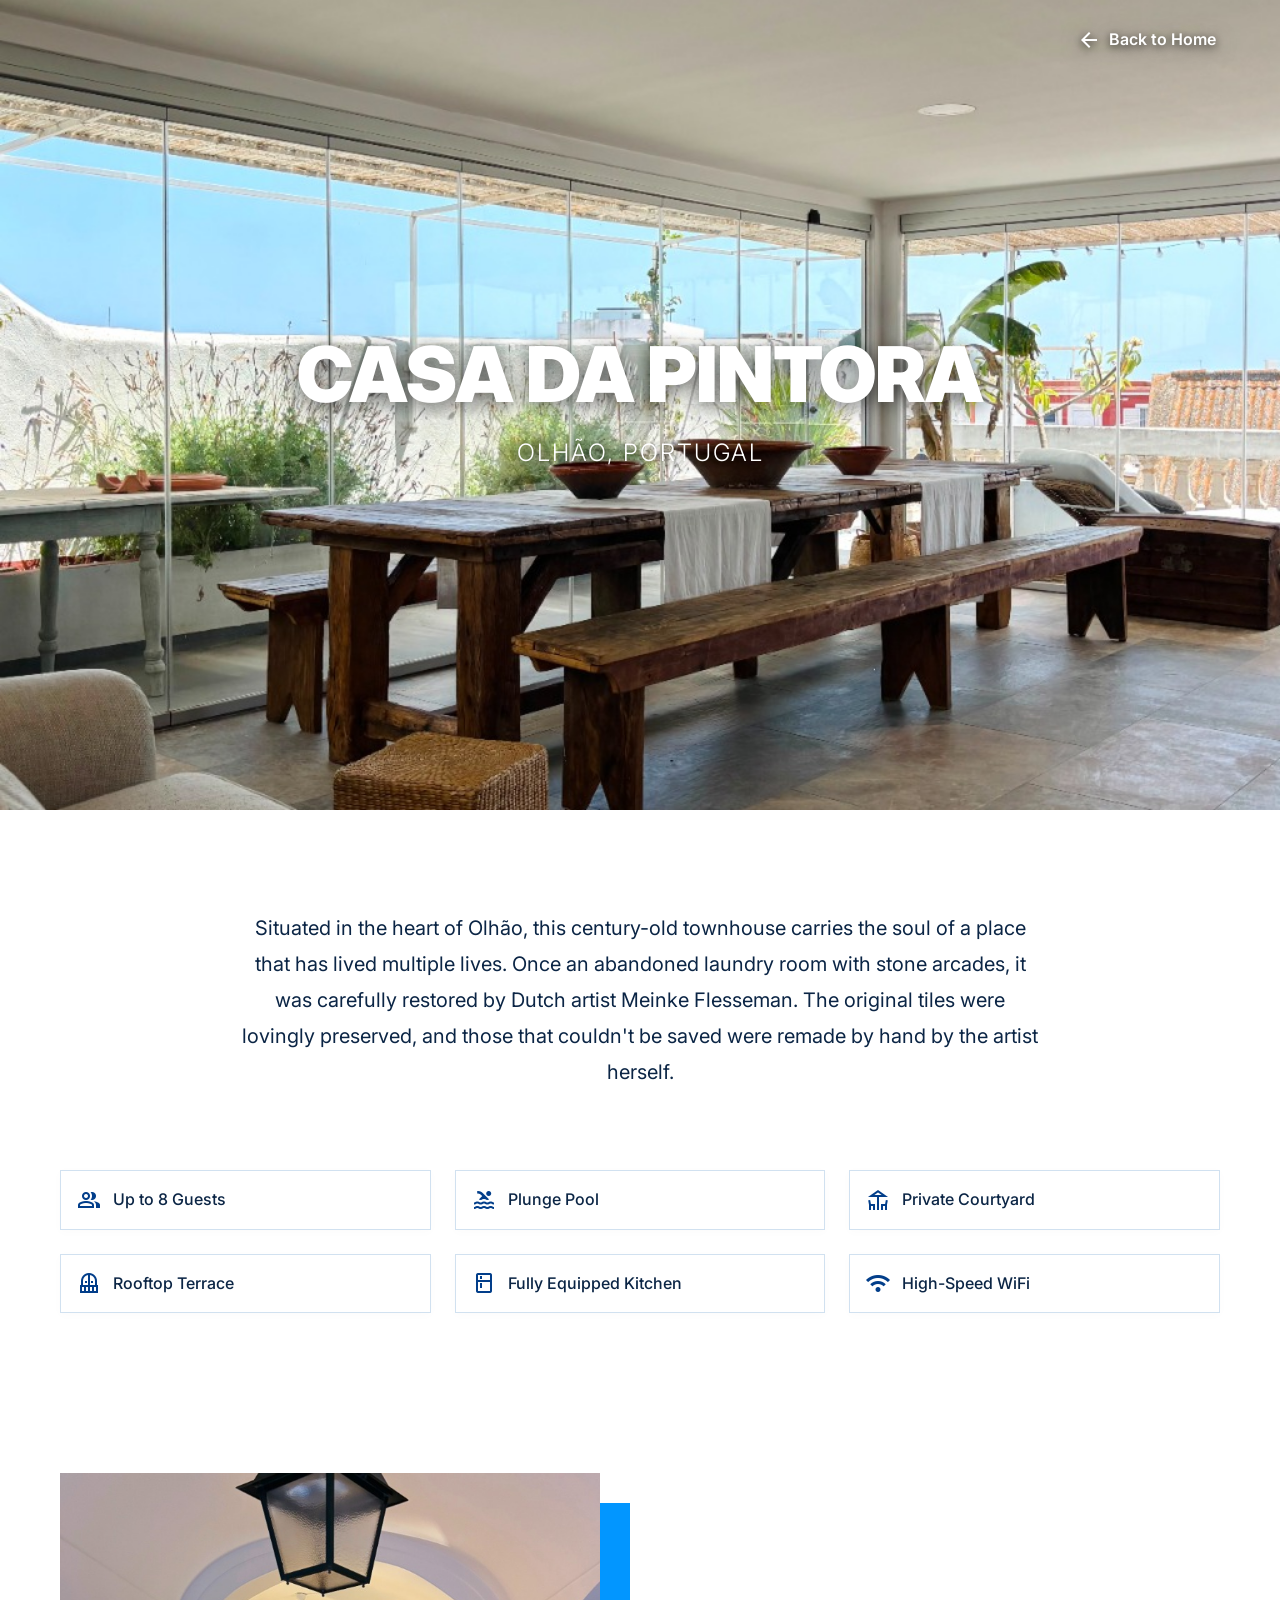
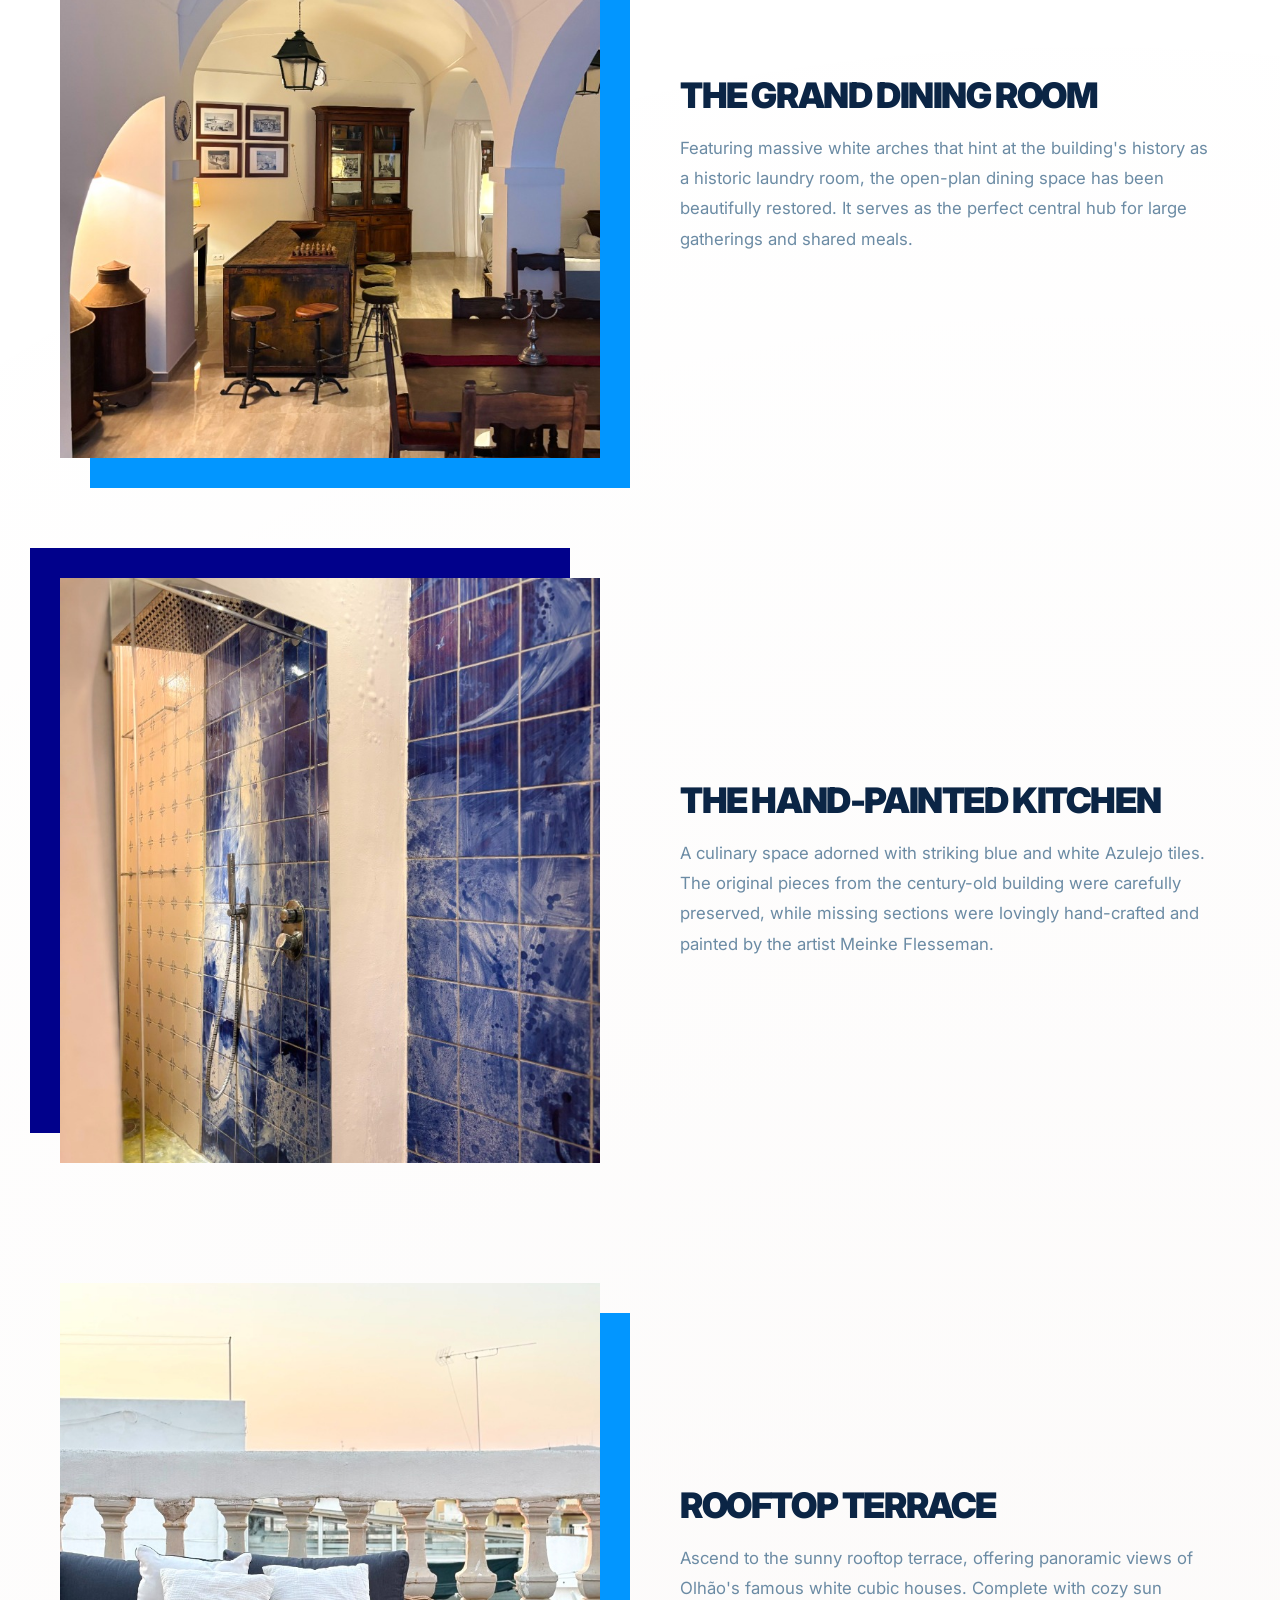
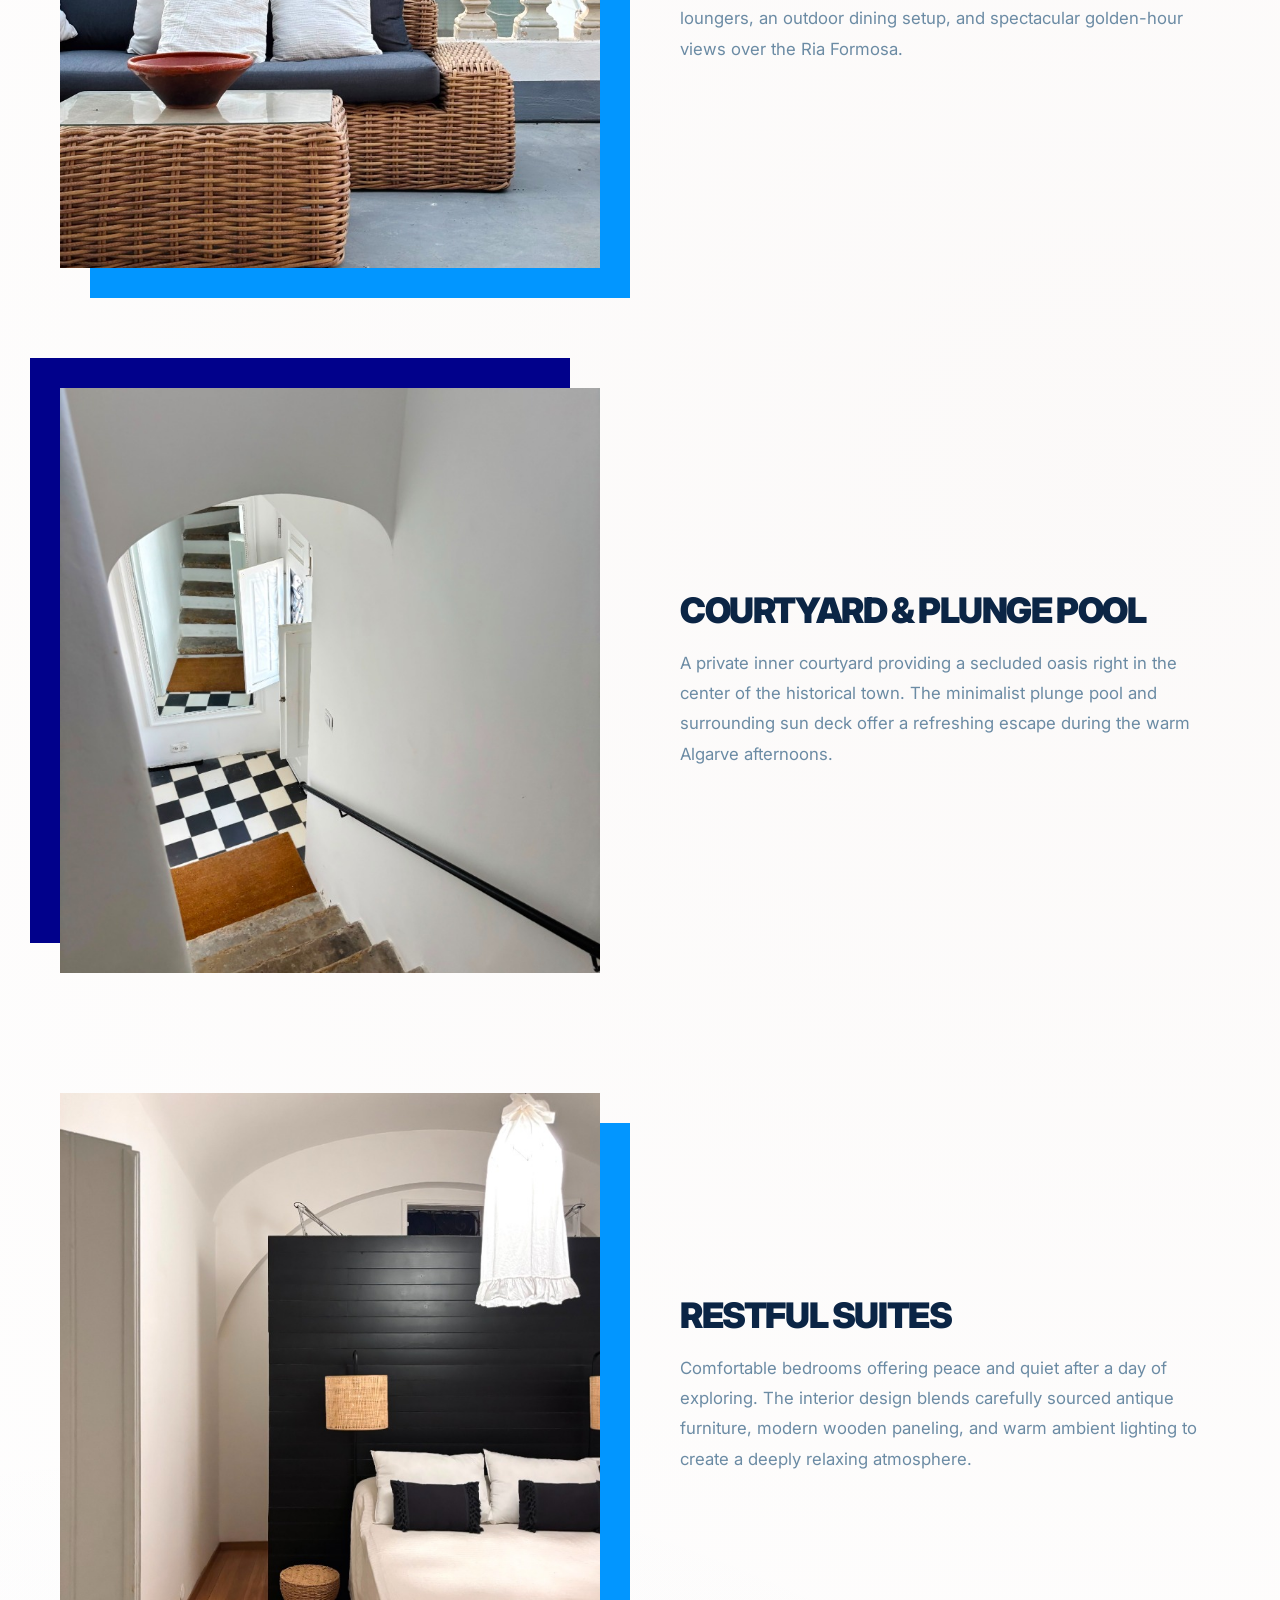
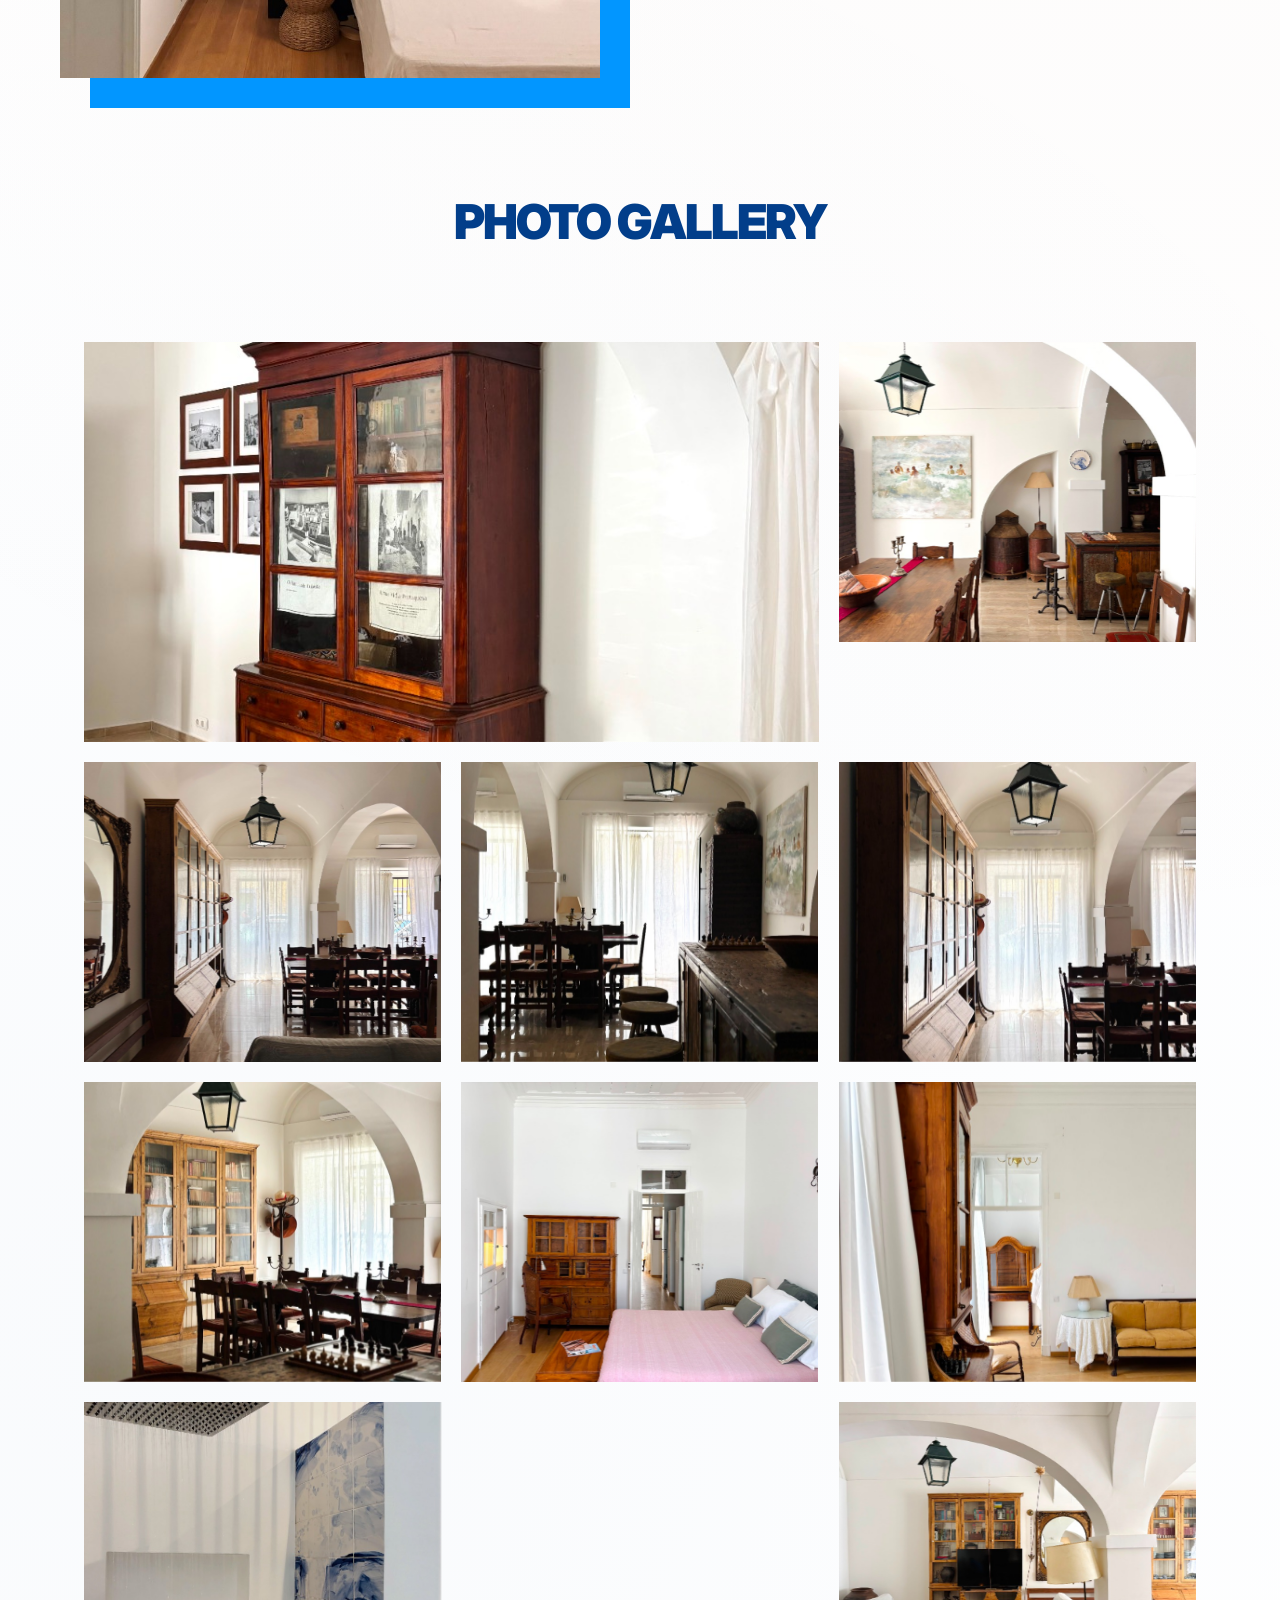
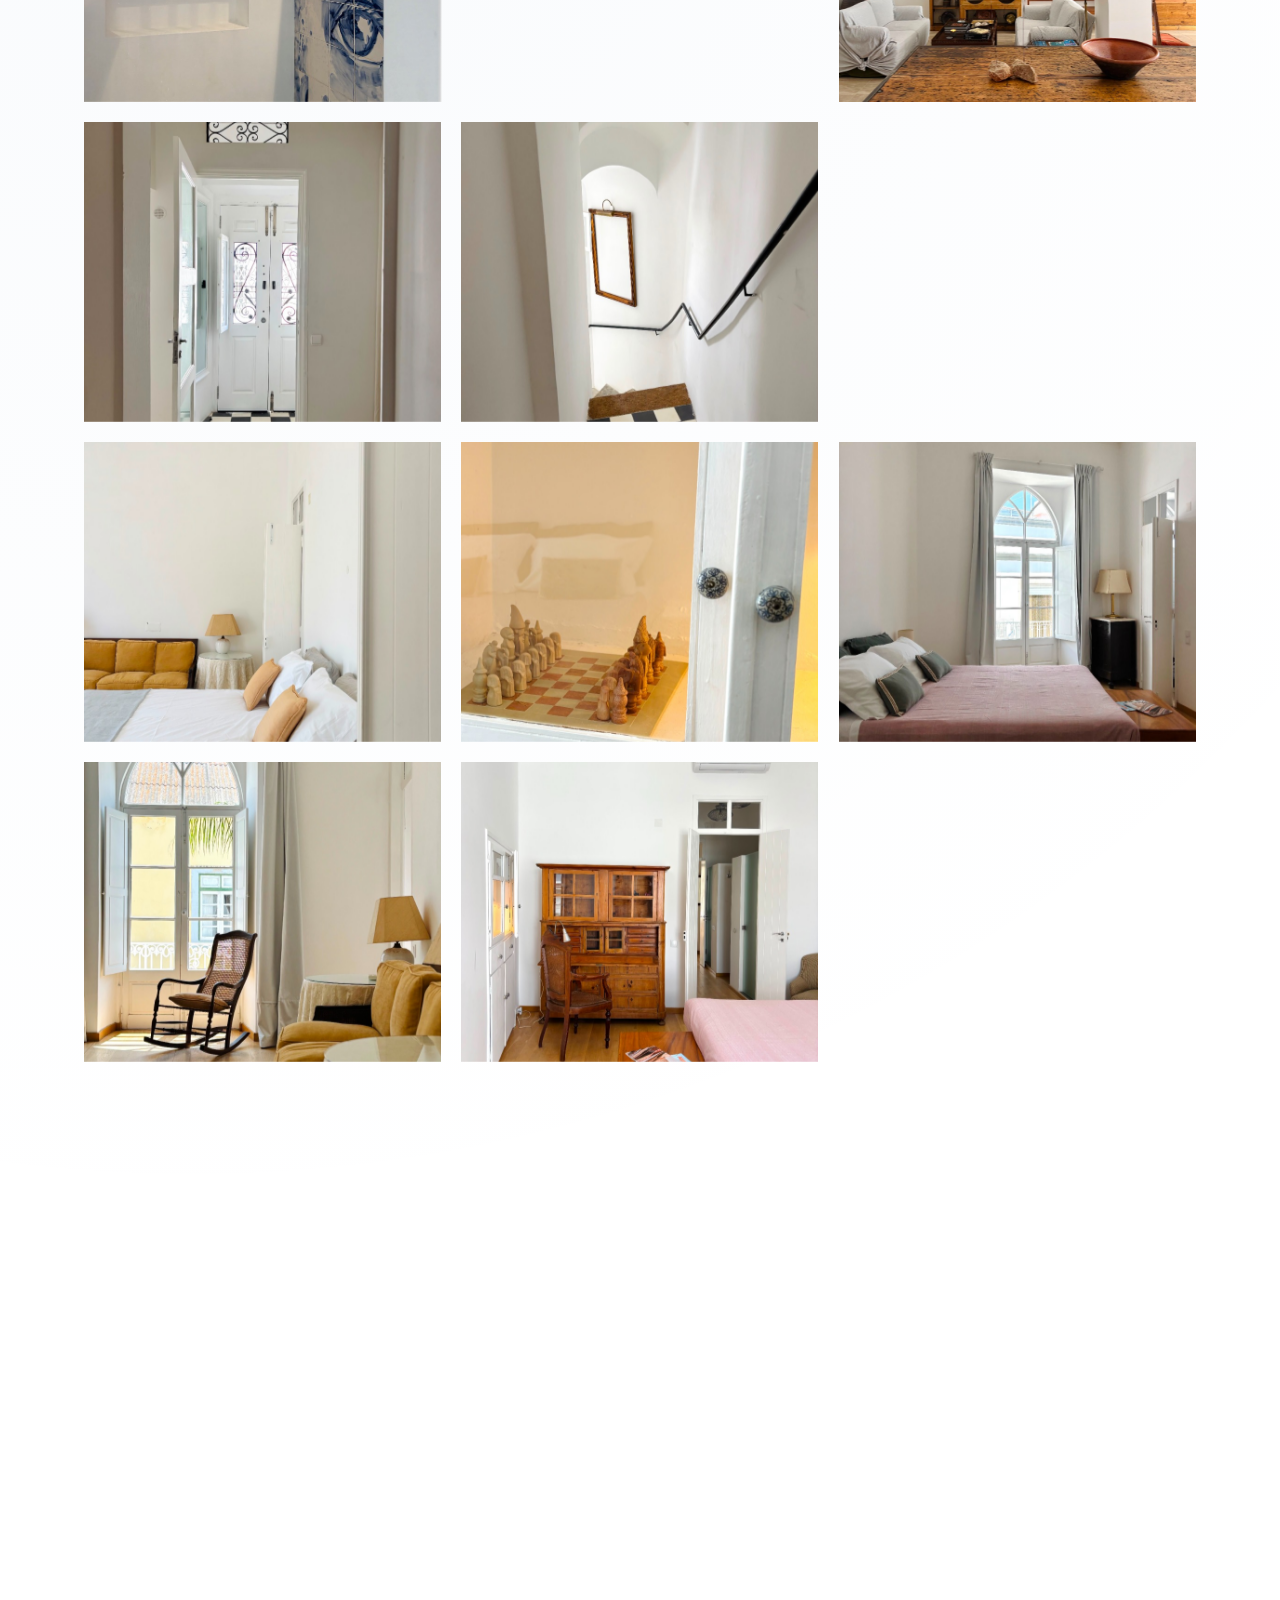
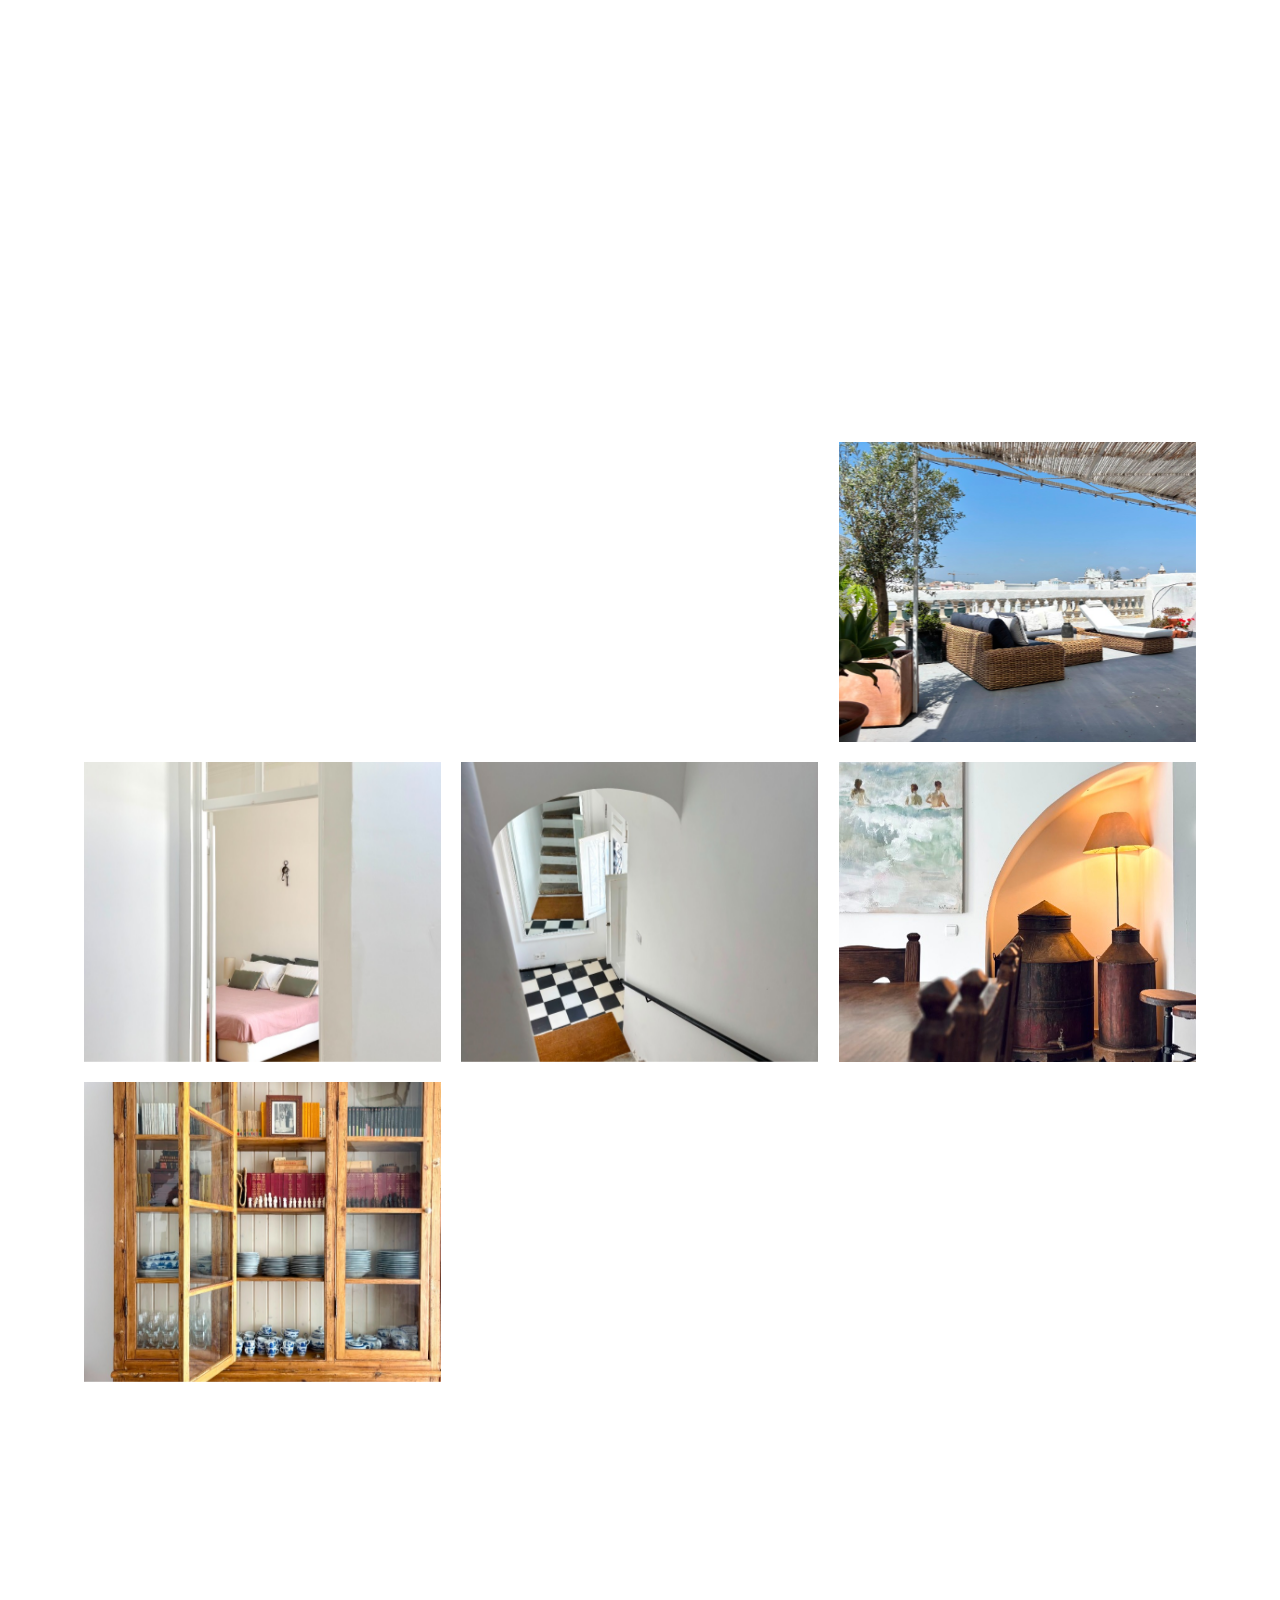
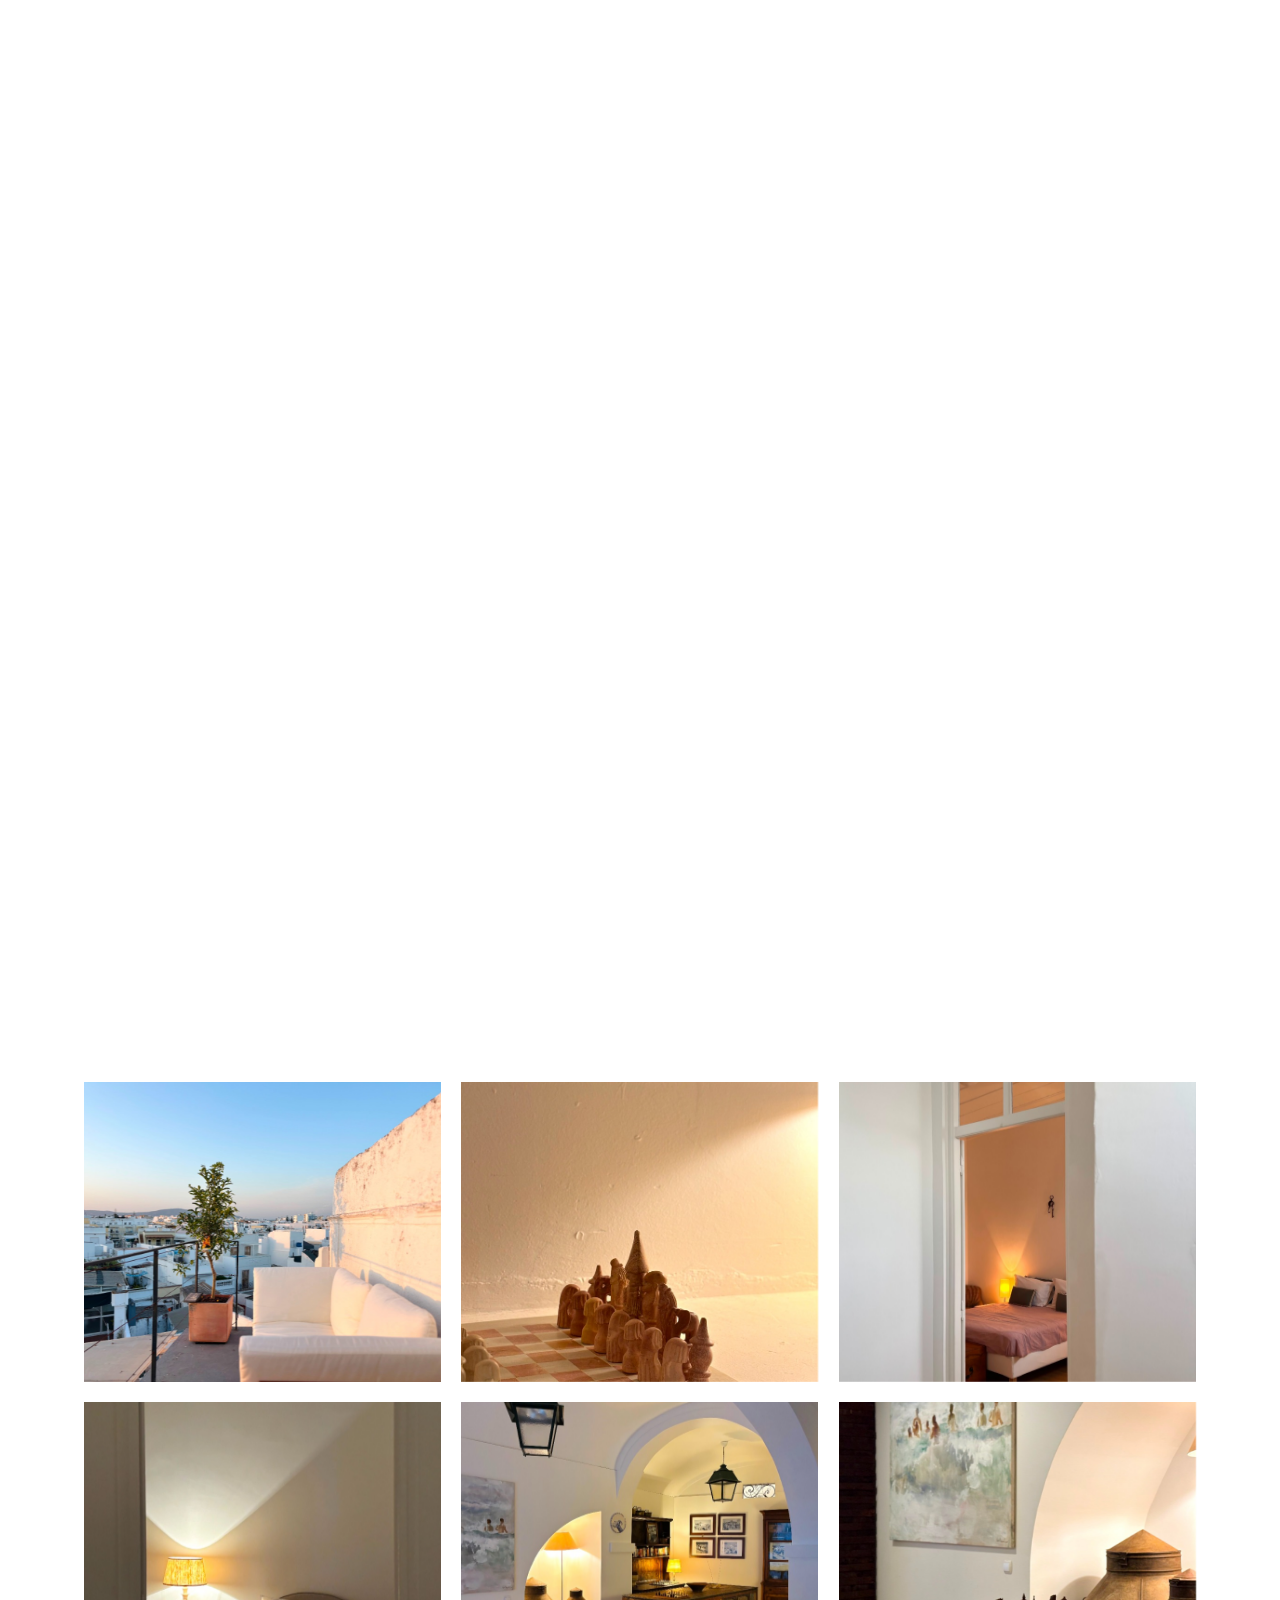
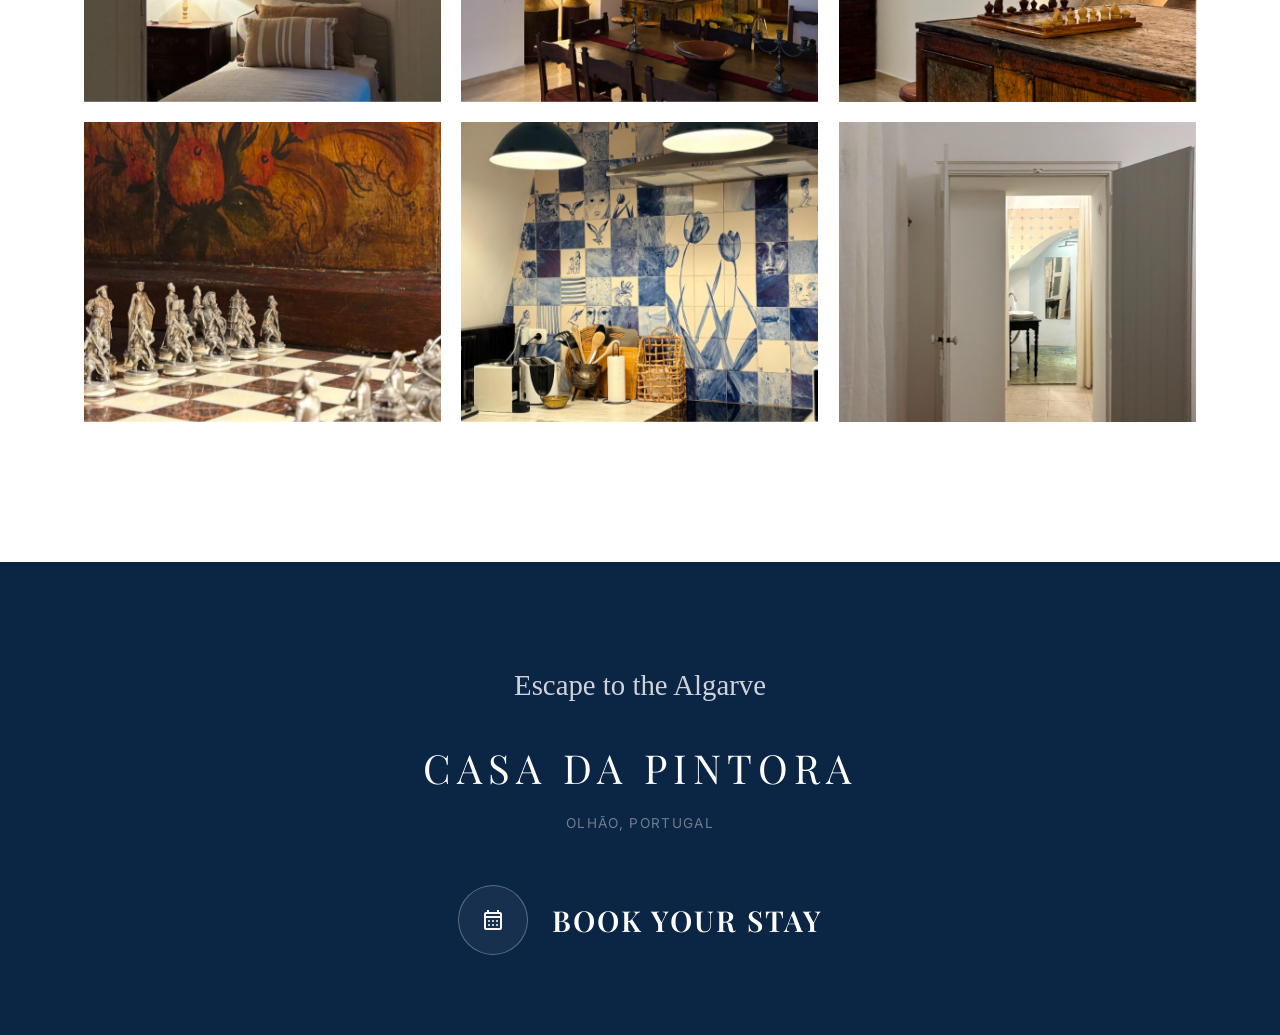
==== commit f299059c: "Fix hero image on iOS: replace CSS background-image with img tag for guaranteed rendering" ====
--- a/casa-da-pintora.html
+++ b/casa-da-pintora.html
@@ -20,7 +20,7 @@
   <link rel="stylesheet" href="https://fonts.googleapis.com/css2?family=Material+Symbols+Outlined:opsz,wght,FILL,GRAD@24,400,0,0" />
   
   <!-- Global Styles -->
-  <link rel="stylesheet" href="css/styles.css?v=18">
+  <link rel="stylesheet" href="css/styles.css?v=19">
 </head>
 <body class="detail-page" style="opacity: 0;">
 
@@ -35,7 +35,8 @@
   </nav>
 
   <!-- Editorial Image Hero -->
-  <section class="mc-hero fade-in-section" style="background-image: url('assets/casa-hero-new.jpg');">
+  <section class="mc-hero fade-in-section">
+    <img src="assets/casa-hero-new.jpg" alt="Casa da Pintora" class="mc-hero-bg-img">
     <div class="mc-hero-content">
       <h1>Casa da Pintora</h1>
       <p>Olhão, Portugal</p>
--- a/css/styles.css
+++ b/css/styles.css
@@ -1734,15 +1734,18 @@
   display: flex;
   align-items: center;
   justify-content: center;
-  background-size: cover;
-  background-position: center;
-  background-attachment: fixed; /* iOS override below */
-}
-/* iOS Safari: background-attachment:fixed is broken — image disappears on scroll */
-@media (max-width: 768px) {
-  .mc-hero {
-    background-attachment: scroll;
-  }
+  overflow: hidden;
+}
+/* Hero background image tag — works on all iOS versions unlike background-attachment:fixed */
+.mc-hero-bg-img {
+  position: absolute;
+  top: 0;
+  left: 0;
+  width: 100%;
+  height: 100%;
+  object-fit: cover;
+  object-position: center;
+  z-index: 0;
 }
 .mc-hero::after {
   content: '';
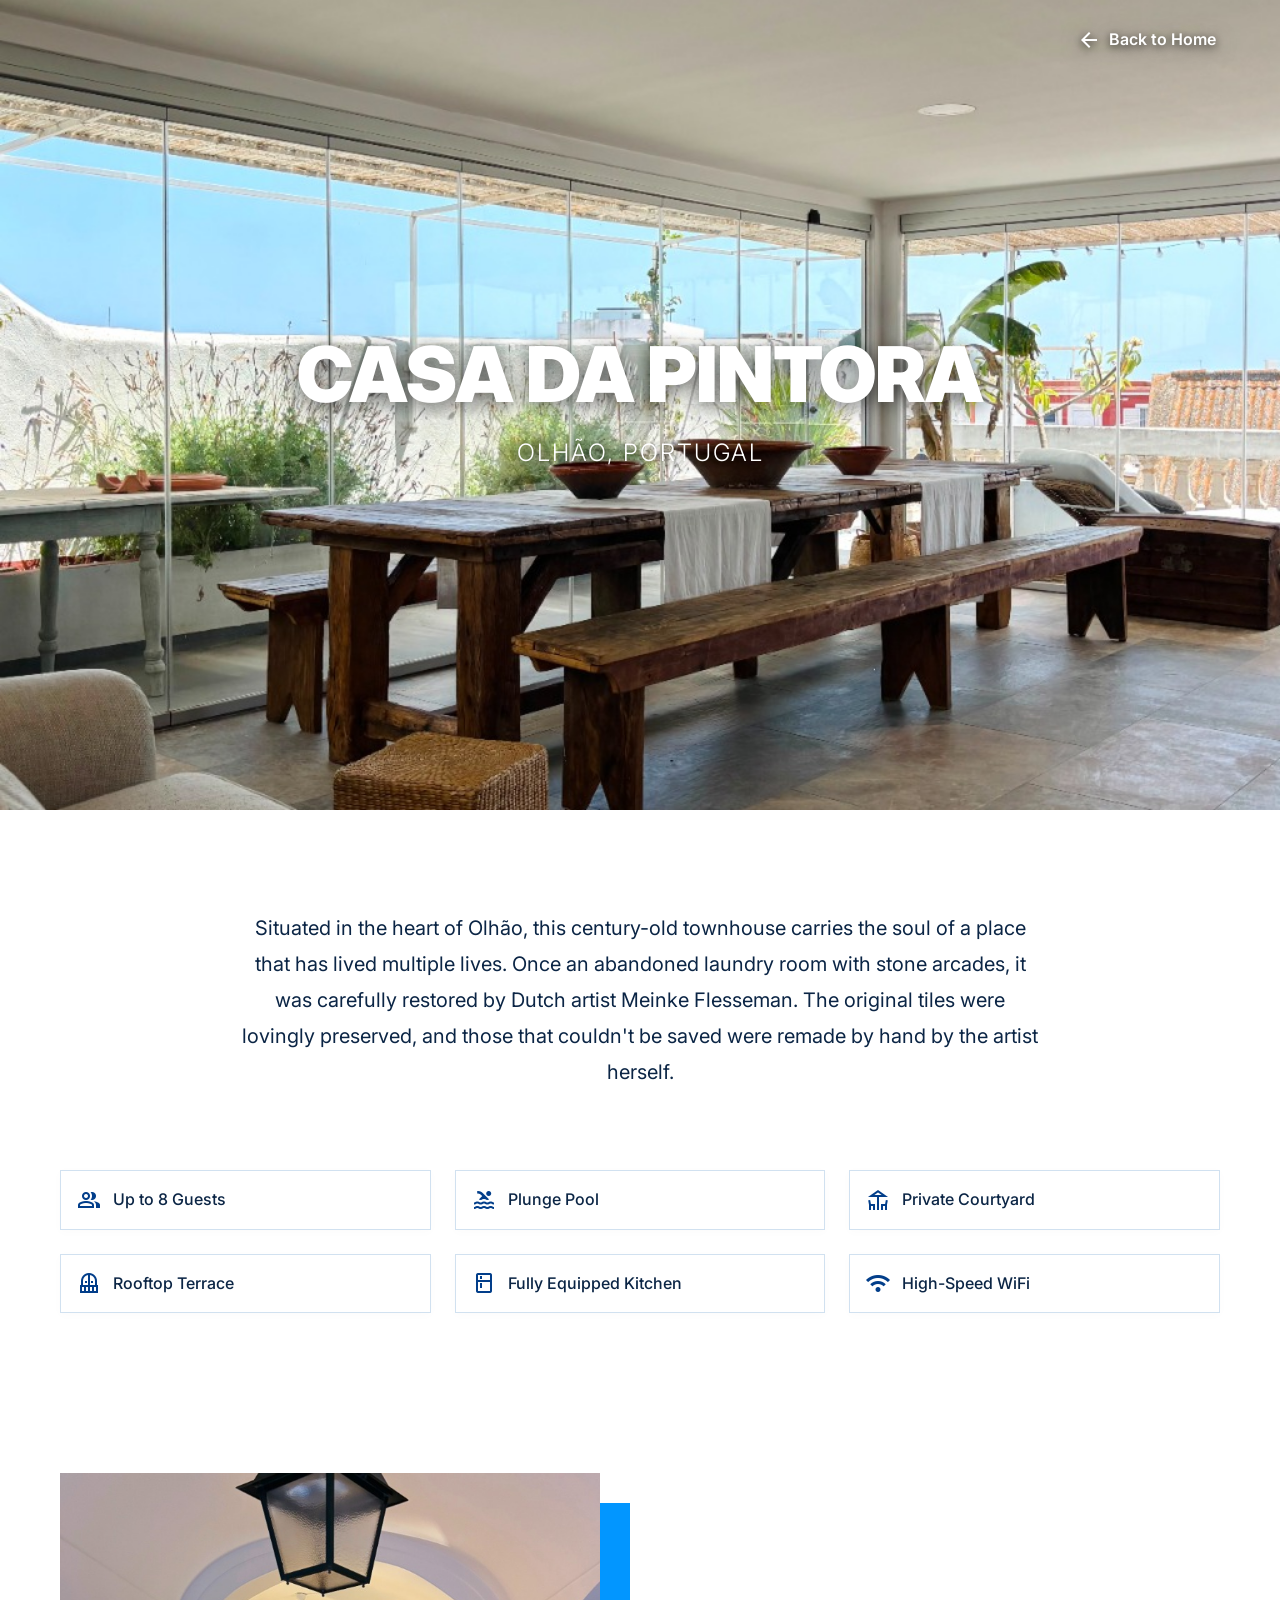
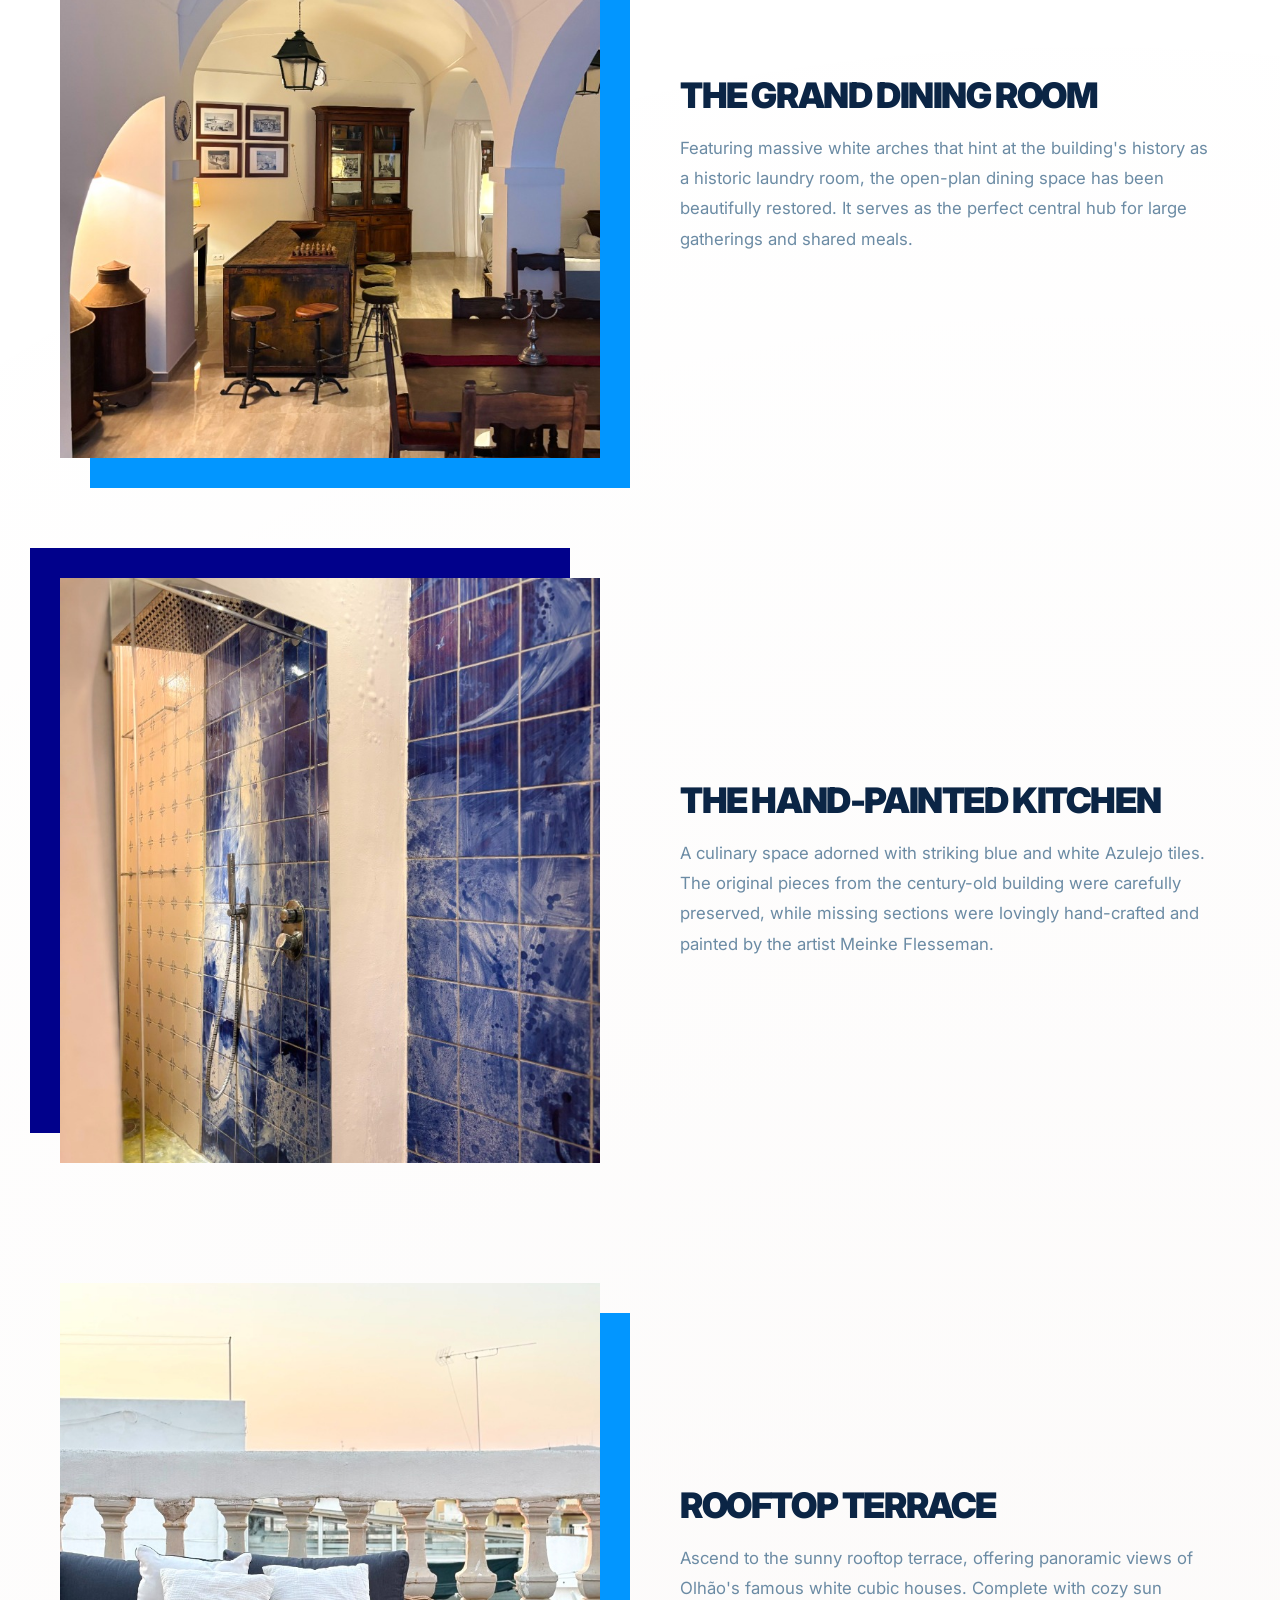
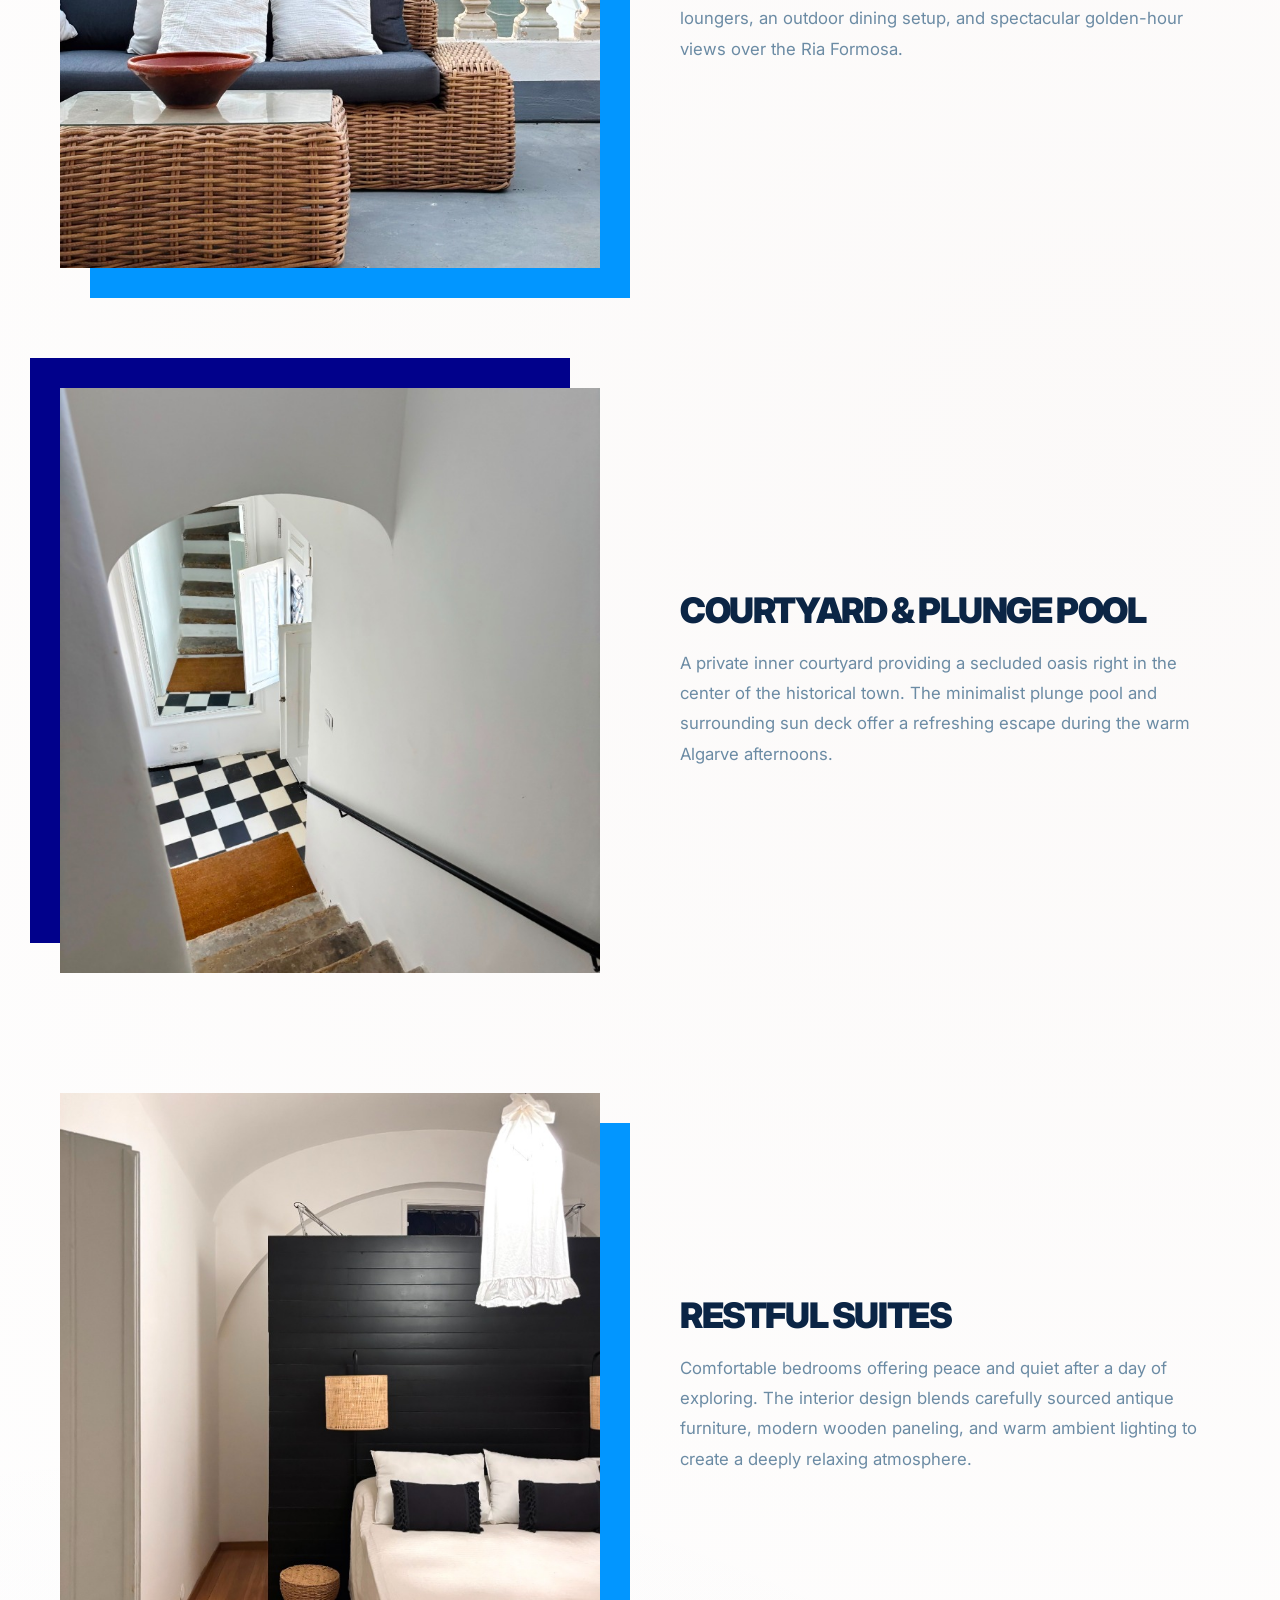
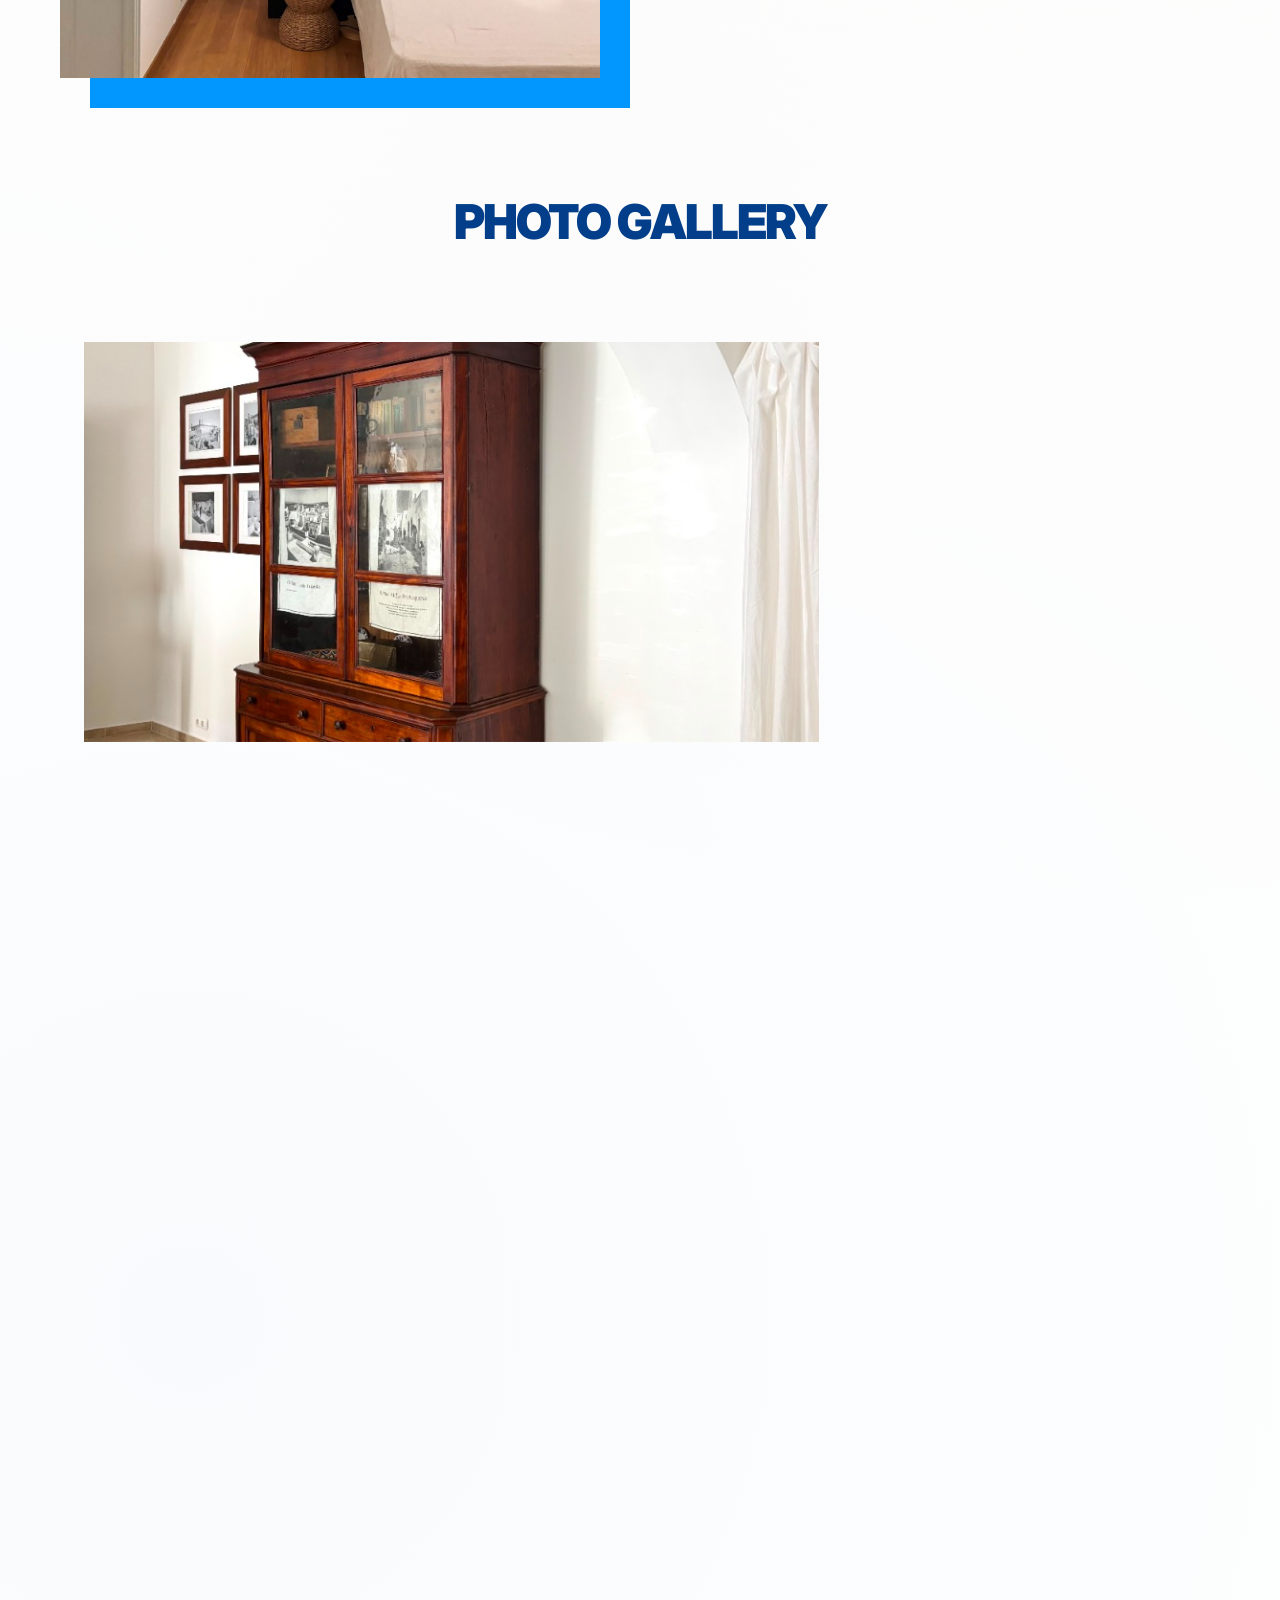
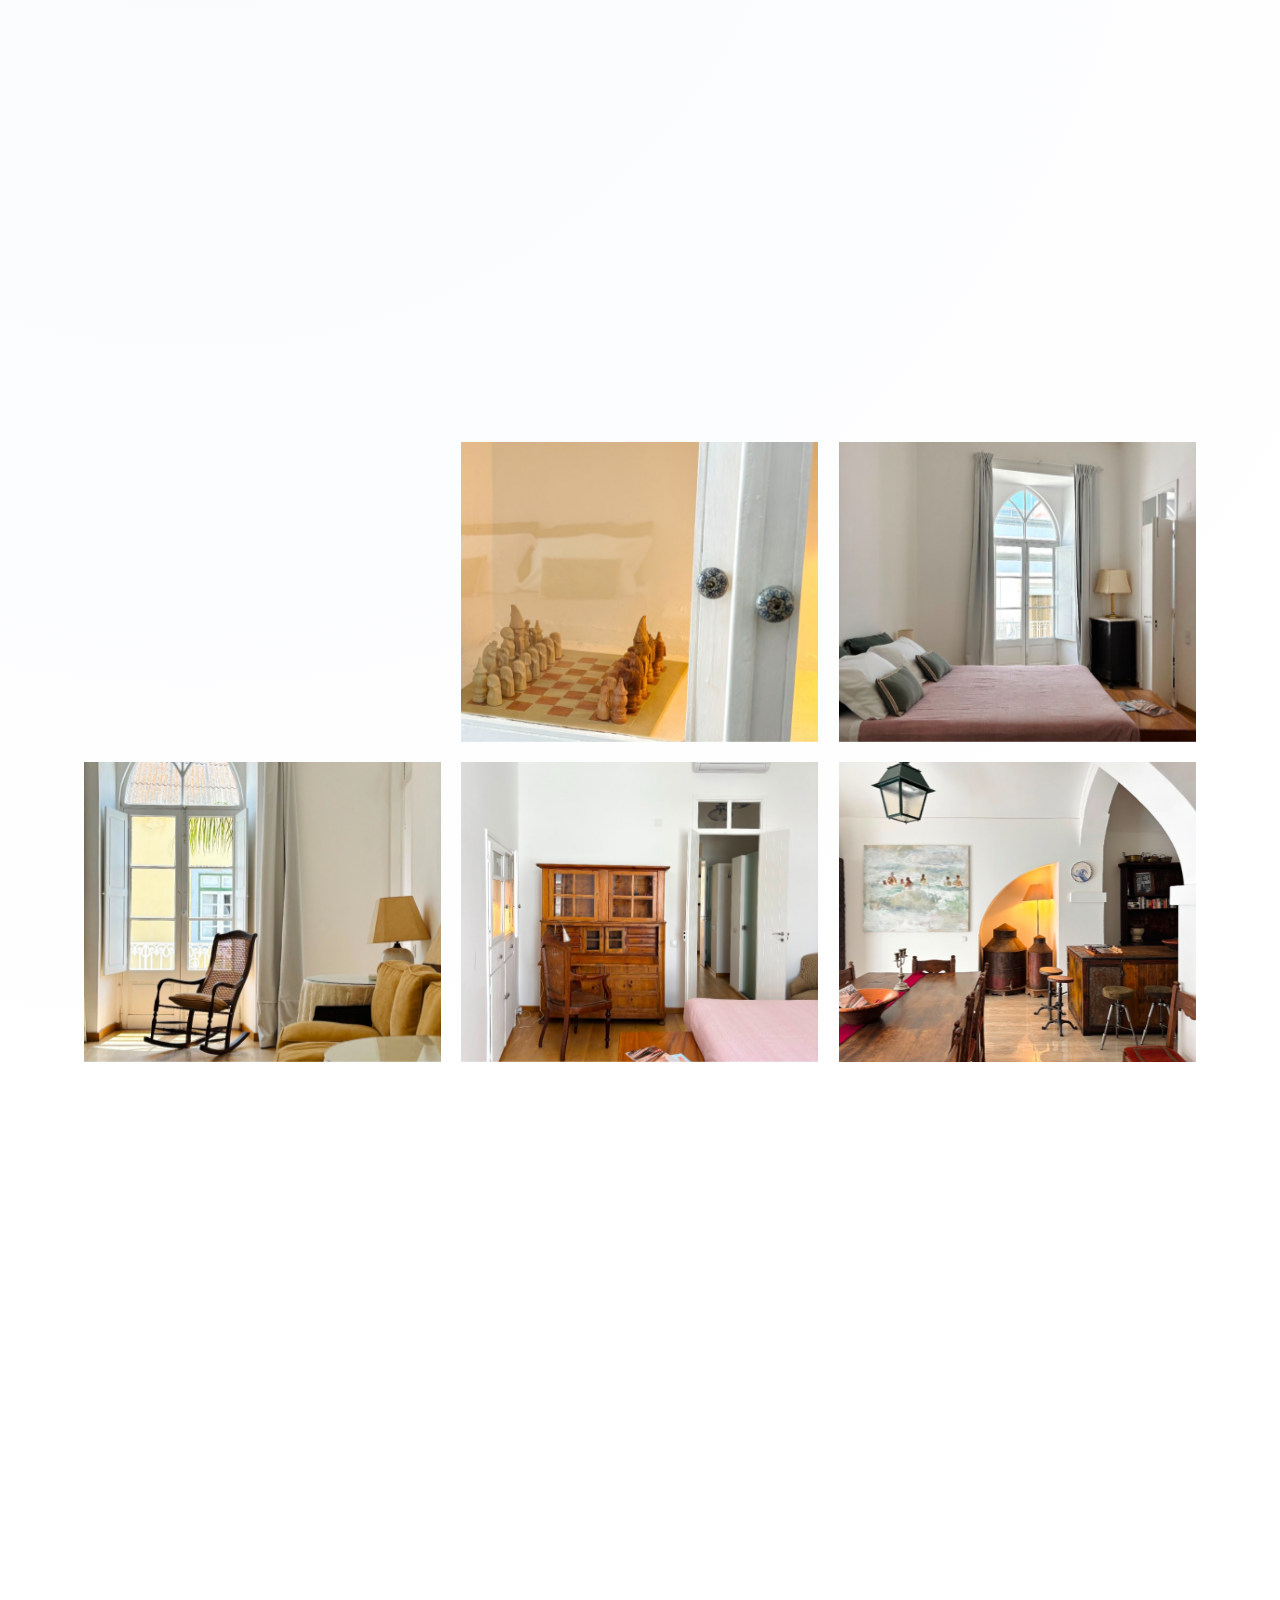
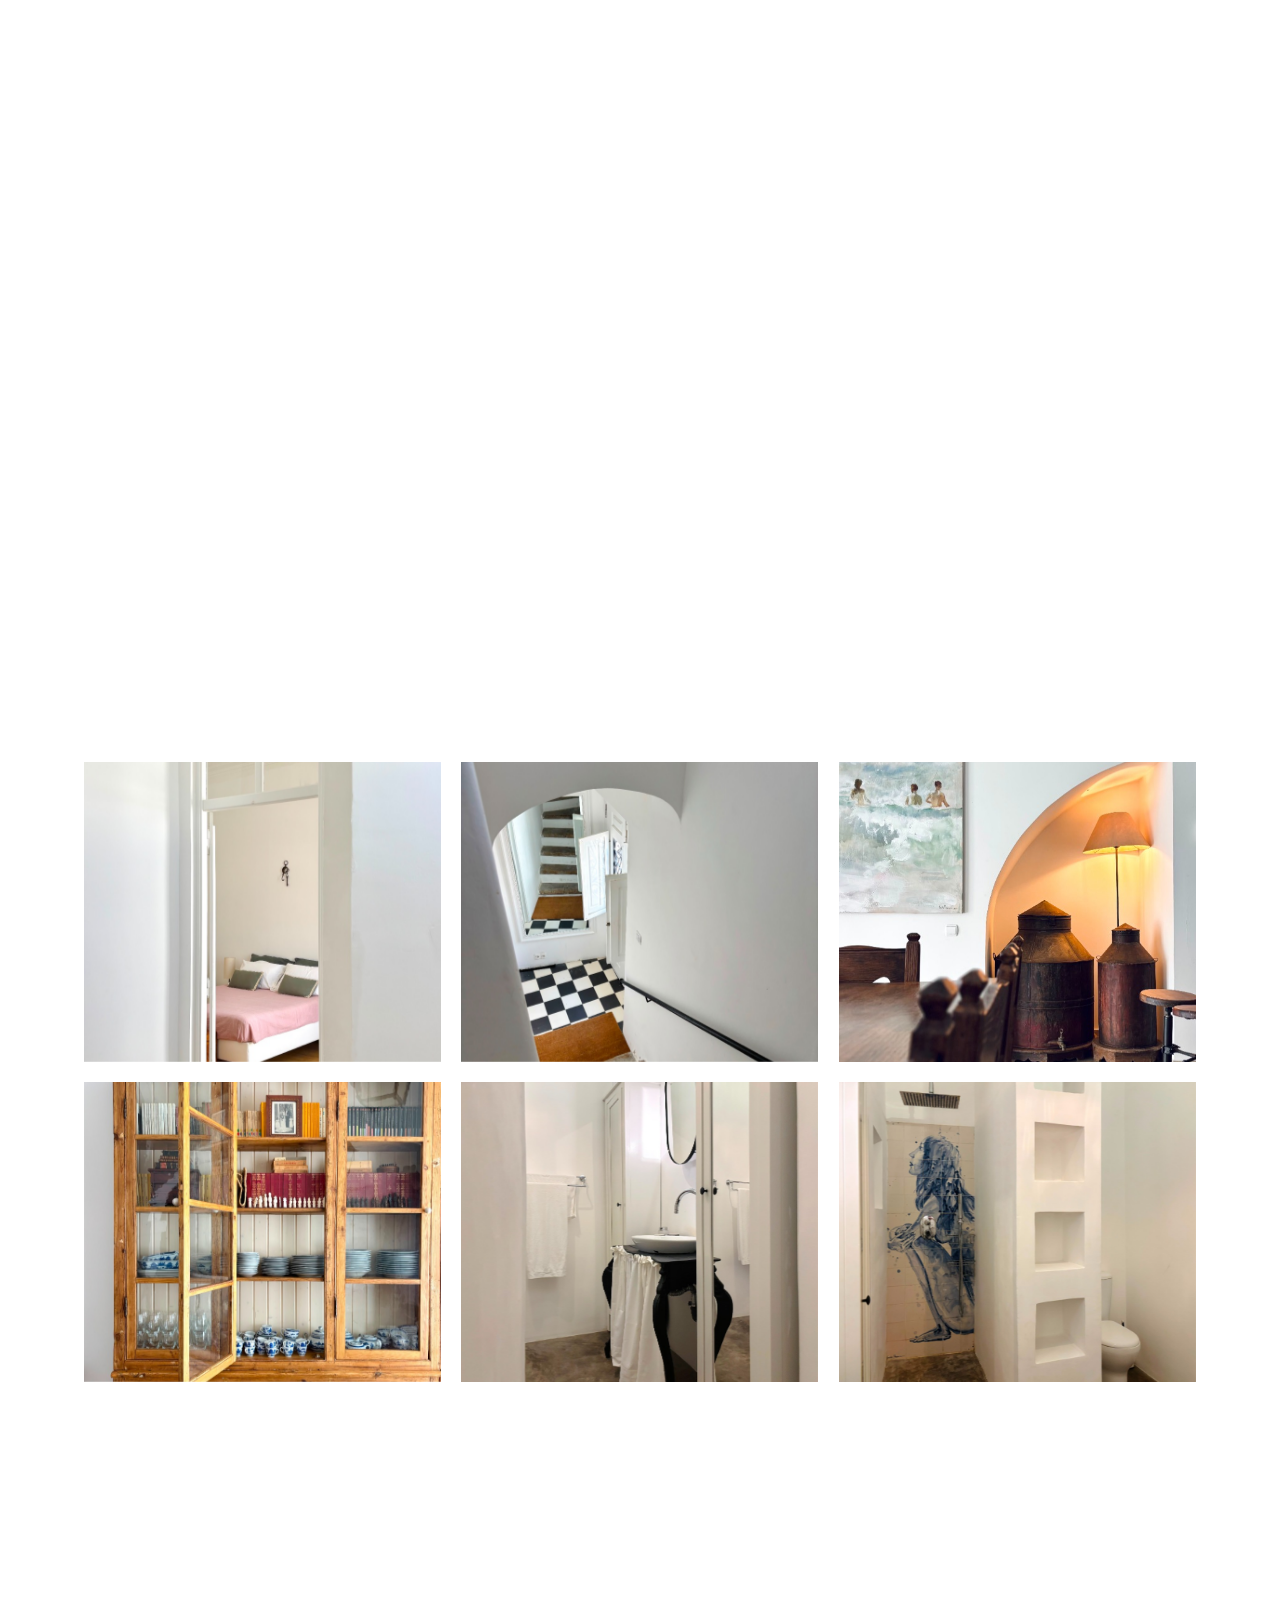
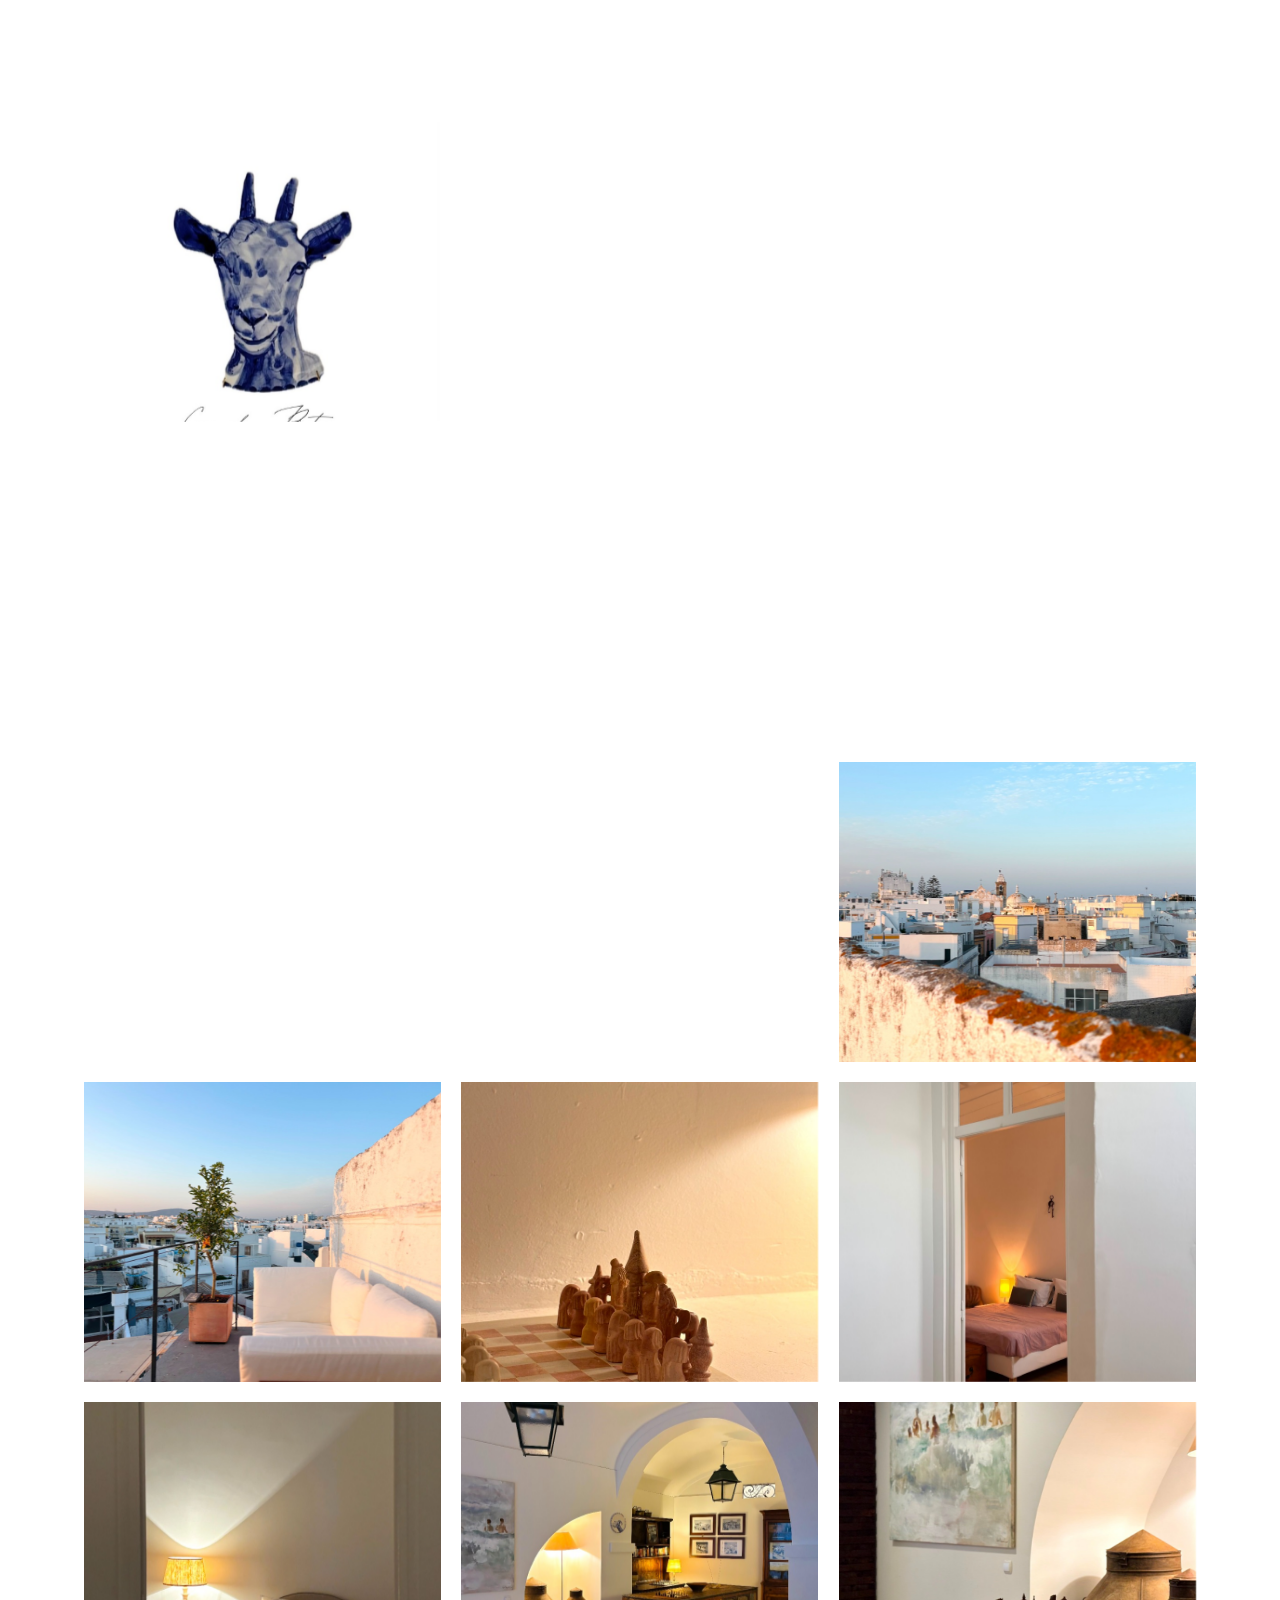
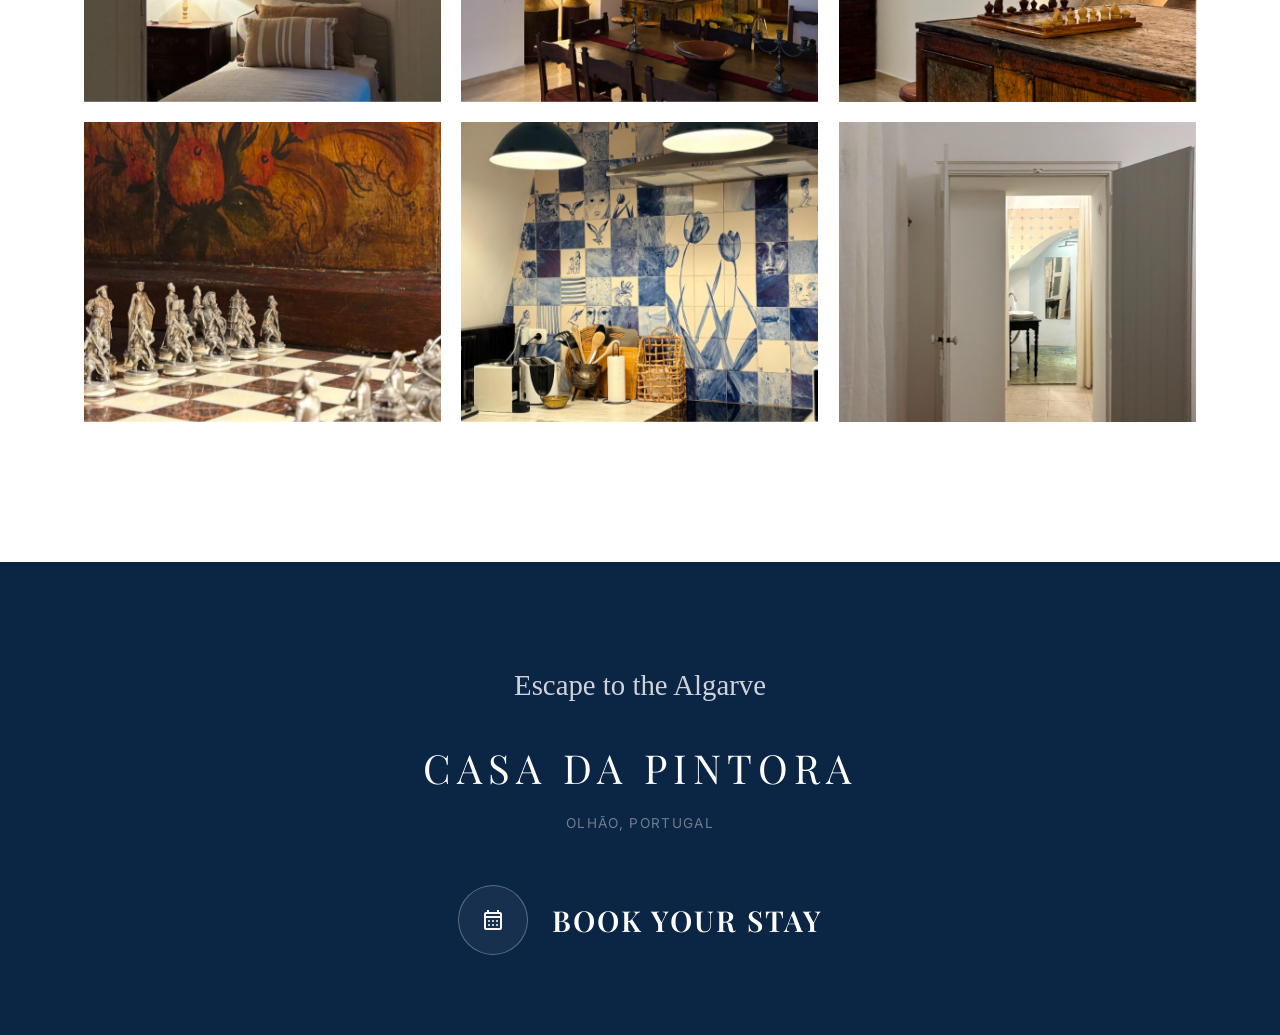
==== commit 50027799: "Add sticky Request Reservation CTA bar to Casa da Pintora matching Monte Caeiro format" ====
--- a/casa-da-pintora.html
+++ b/casa-da-pintora.html
@@ -20,7 +20,7 @@
   <link rel="stylesheet" href="https://fonts.googleapis.com/css2?family=Material+Symbols+Outlined:opsz,wght,FILL,GRAD@24,400,0,0" />
   
   <!-- Global Styles -->
-  <link rel="stylesheet" href="css/styles.css?v=19">
+  <link rel="stylesheet" href="css/styles.css?v=20">
 </head>
 <body class="detail-page" style="opacity: 0;">
 
@@ -205,6 +205,12 @@
     </div>
   </footer>
 
+  <!-- Mobile Sticky CTA Bottom Bar -->
+  <div class="mobile-sticky-cta">
+    <div class="price-head">Contact for pricing <span>/ night</span></div>
+    <a href="https://luzdoalgarve.pt/en/4850532/casa-da-pintora---vacation-home-in-olhao" target="_blank" class="btn-primary">Request Reservation</a>
+  </div>
+
   <!-- Lightbox -->
   <div class="mc-lightbox" id="lightbox">
     <span class="material-symbols-outlined mc-lightbox-close" id="lightbox-close">close</span>
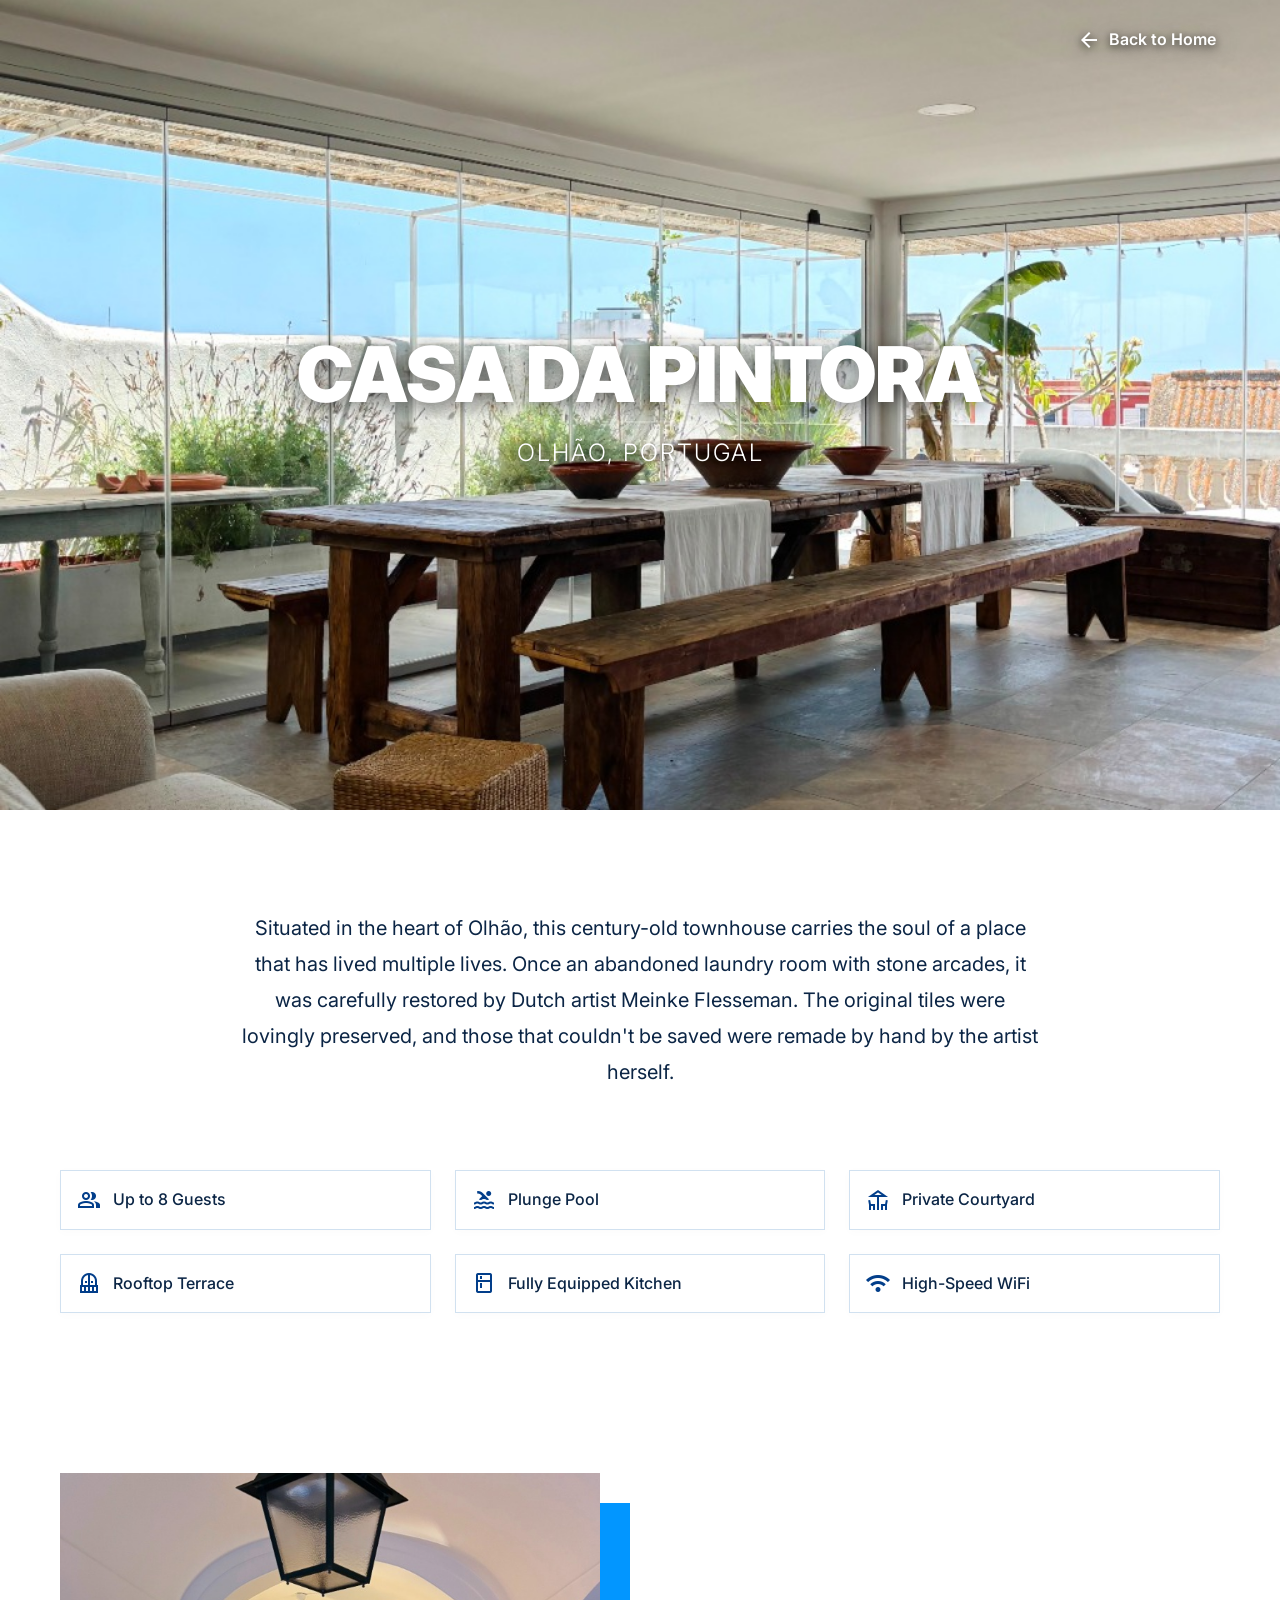
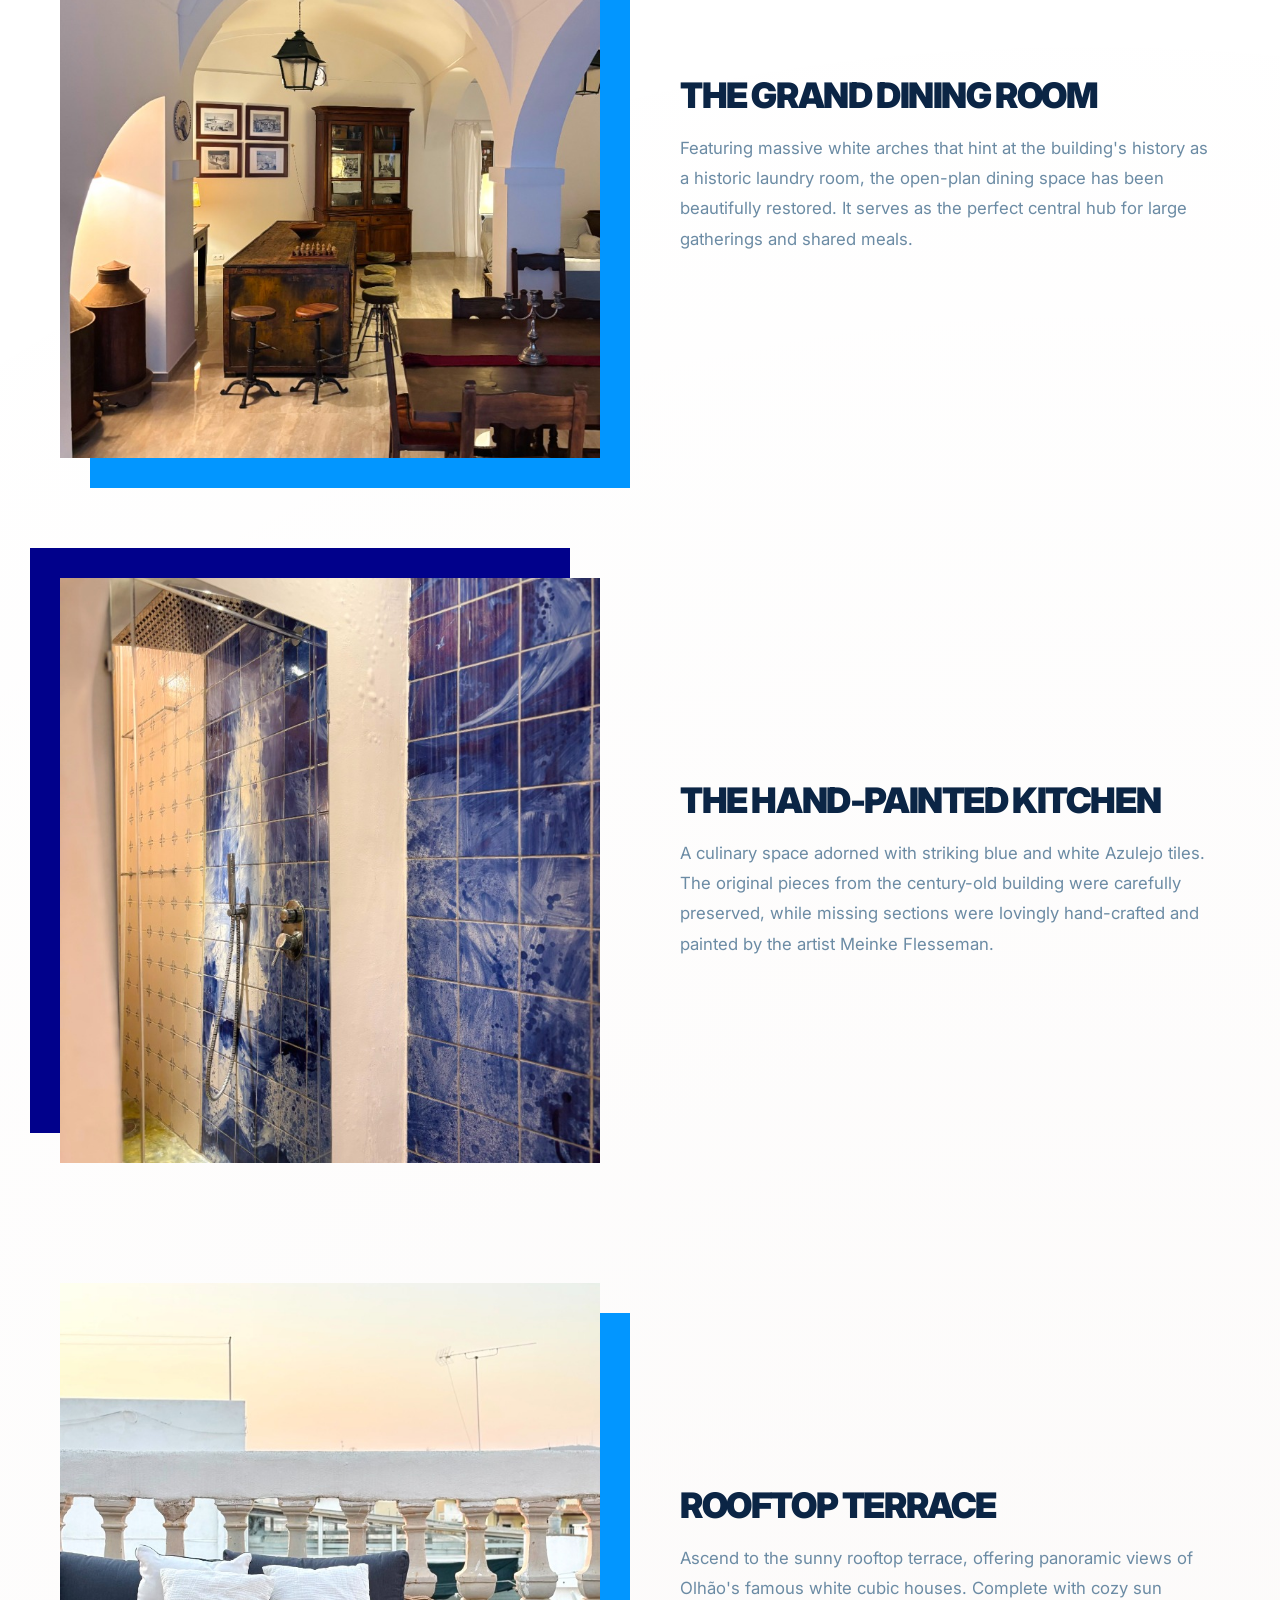
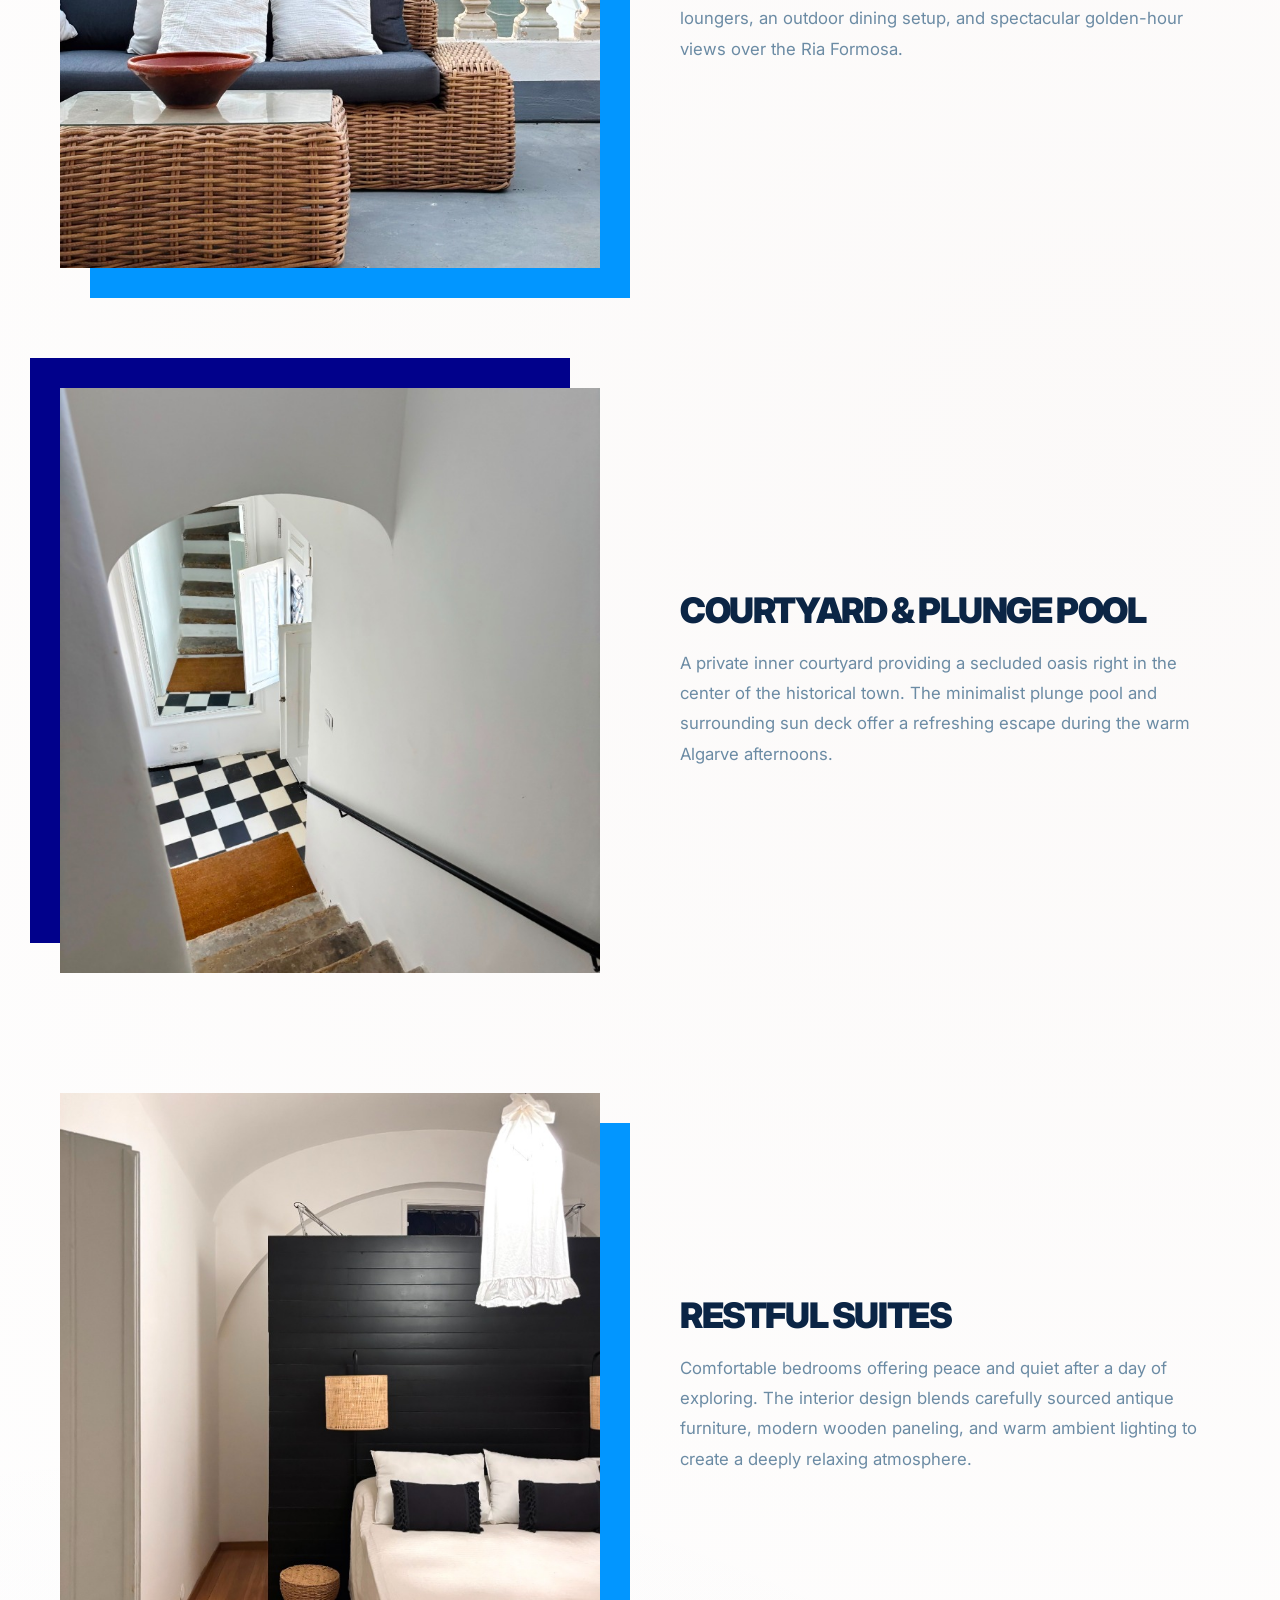
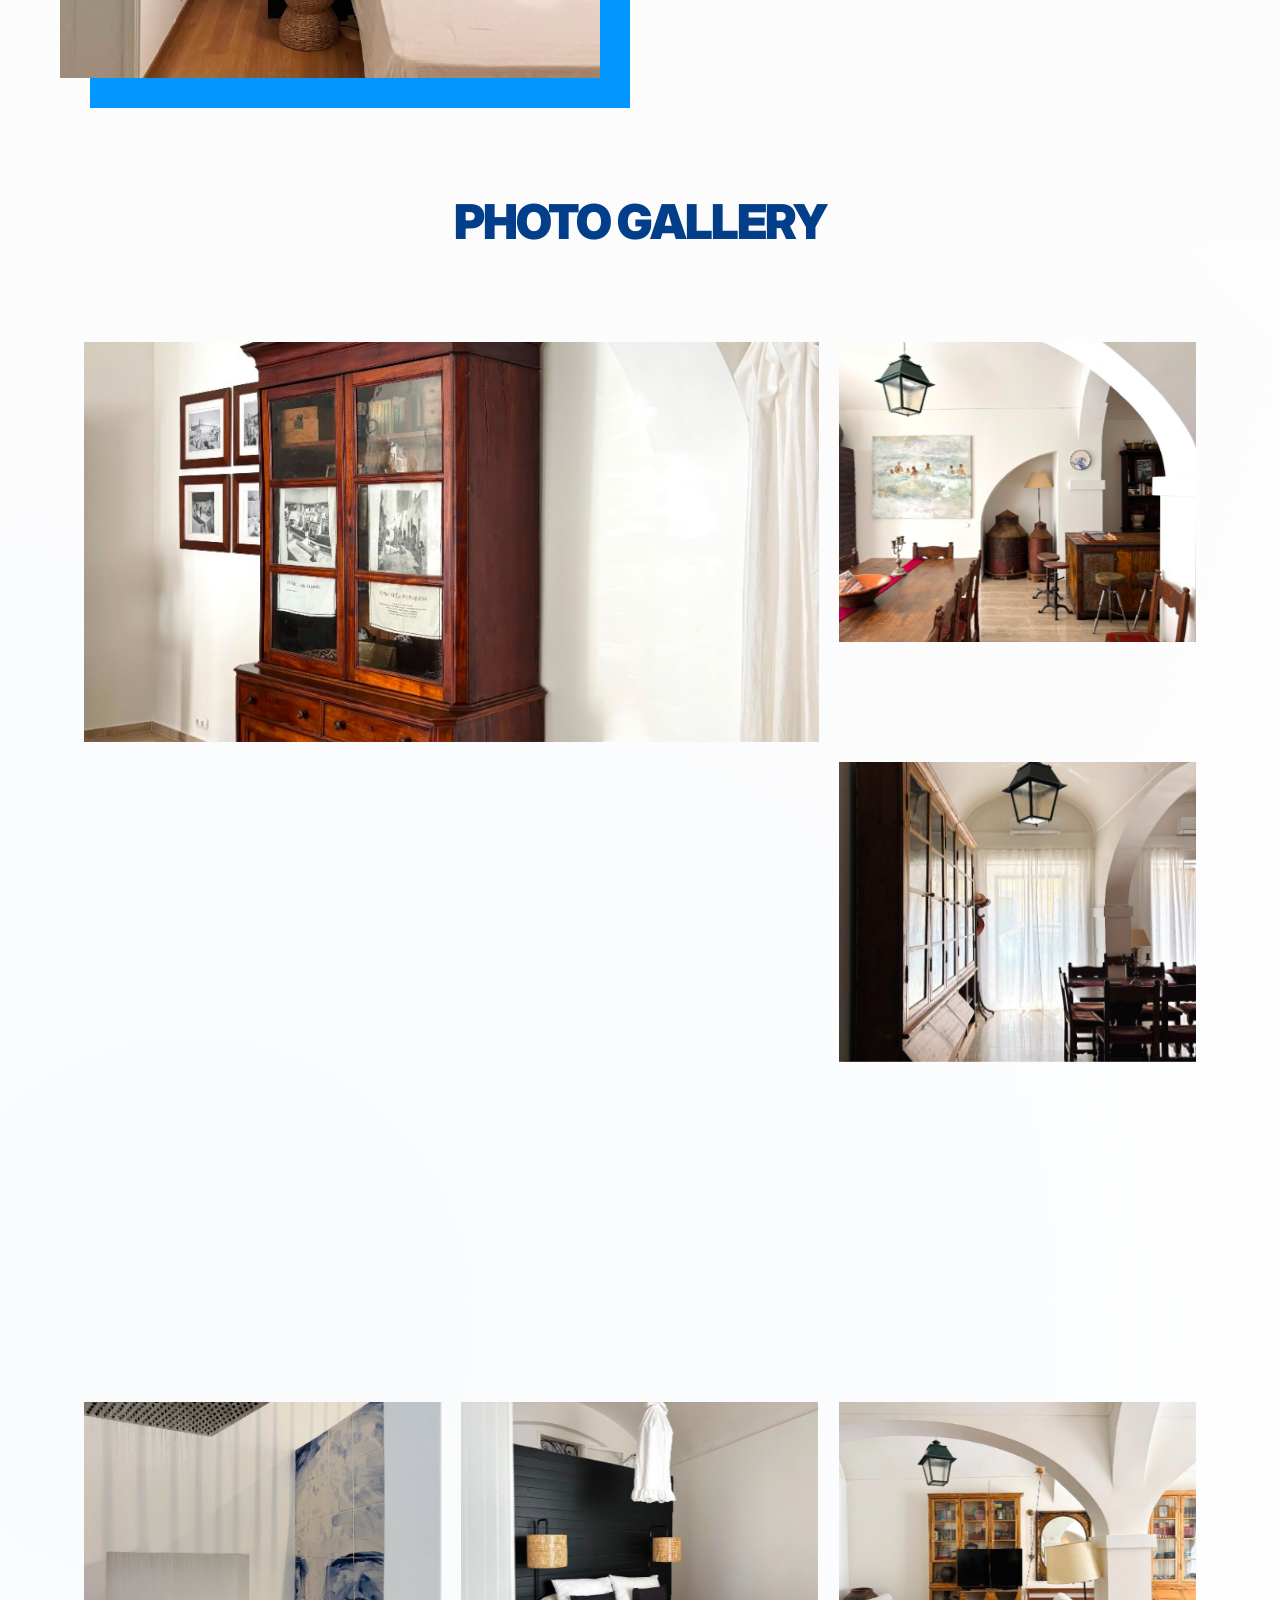
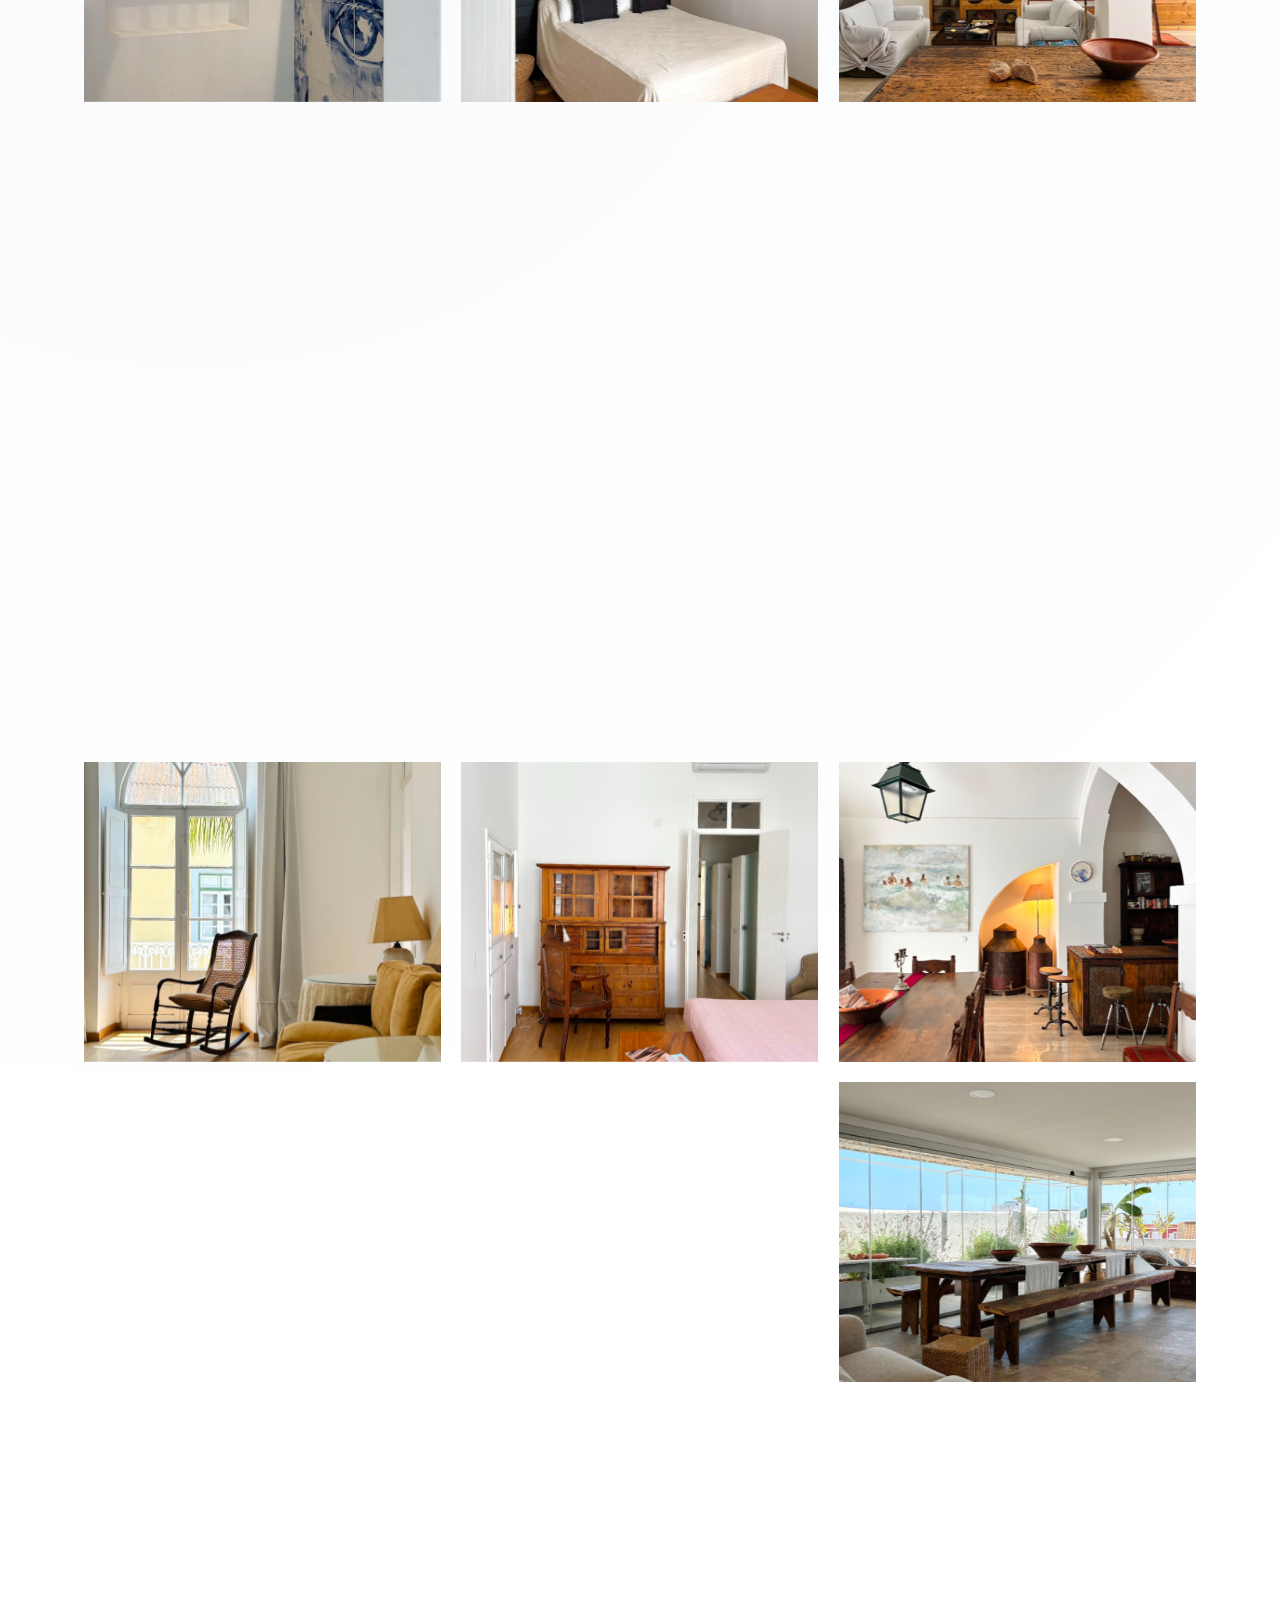
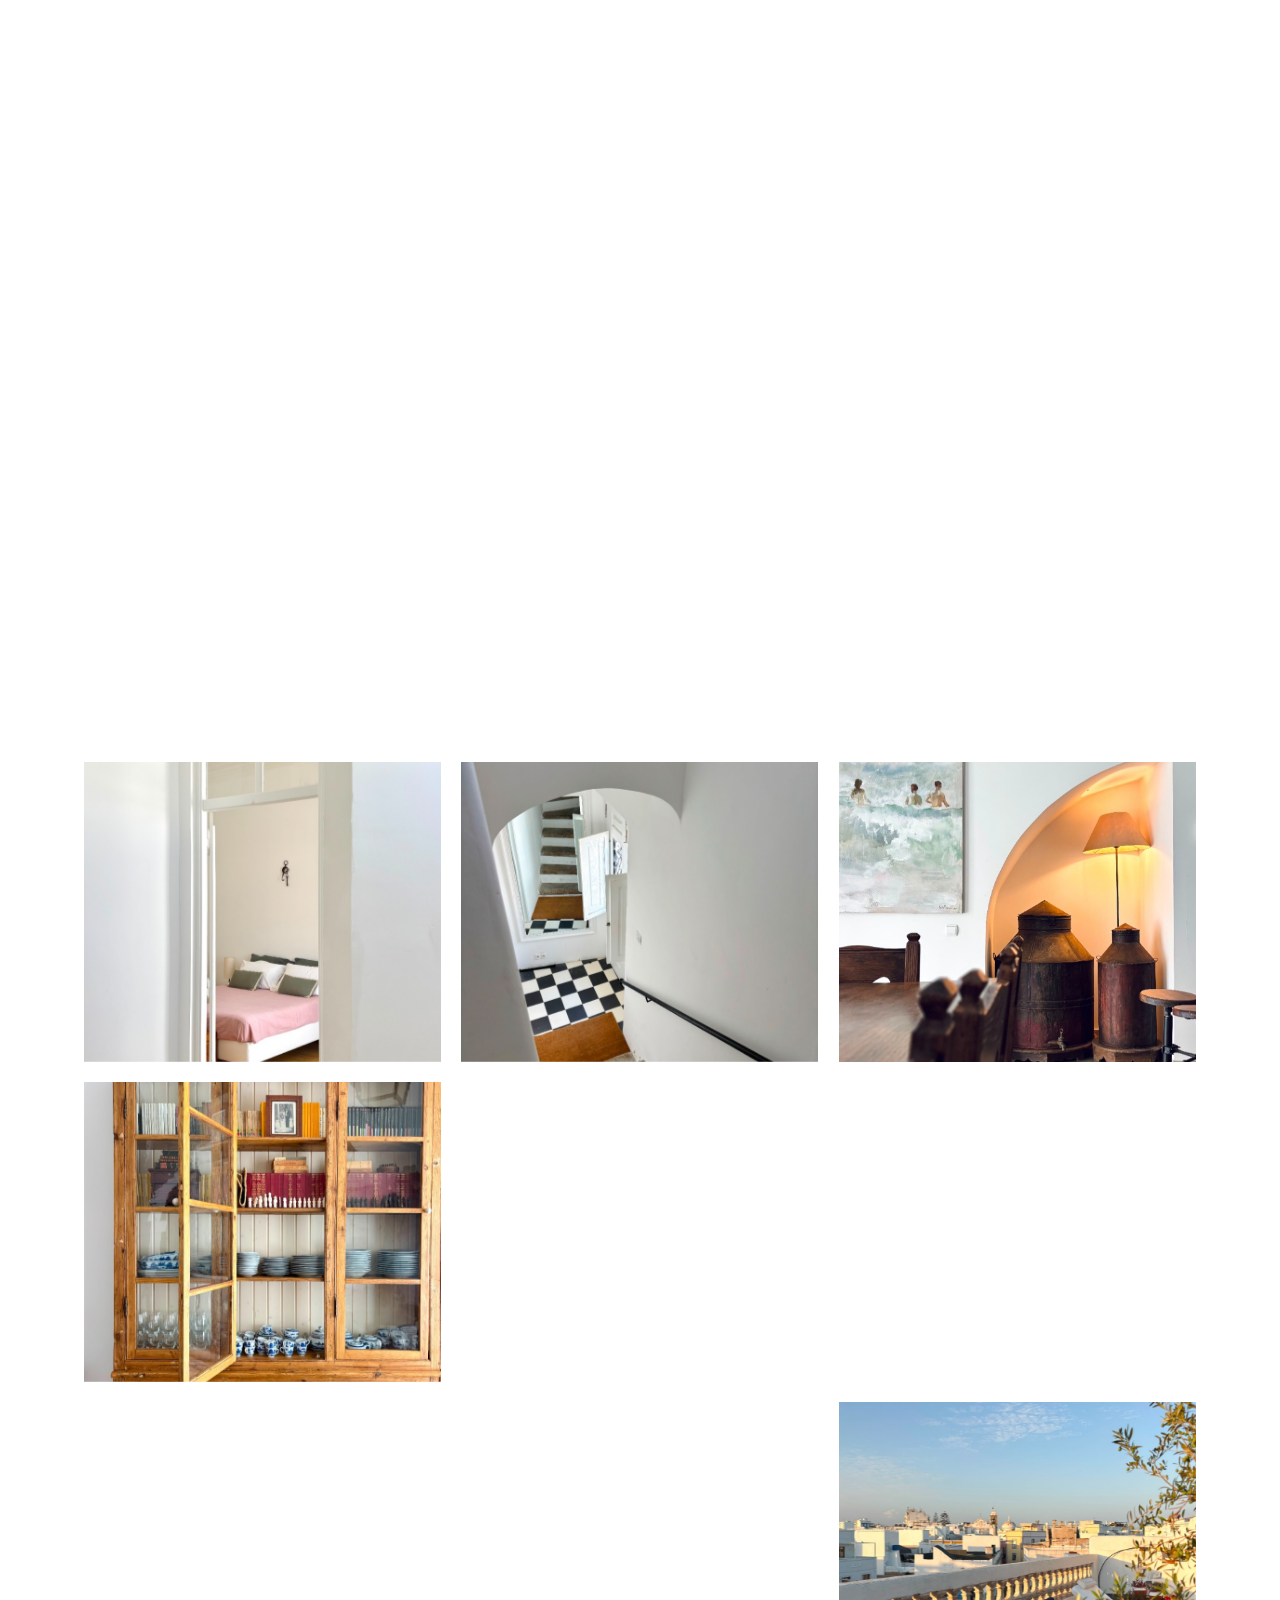
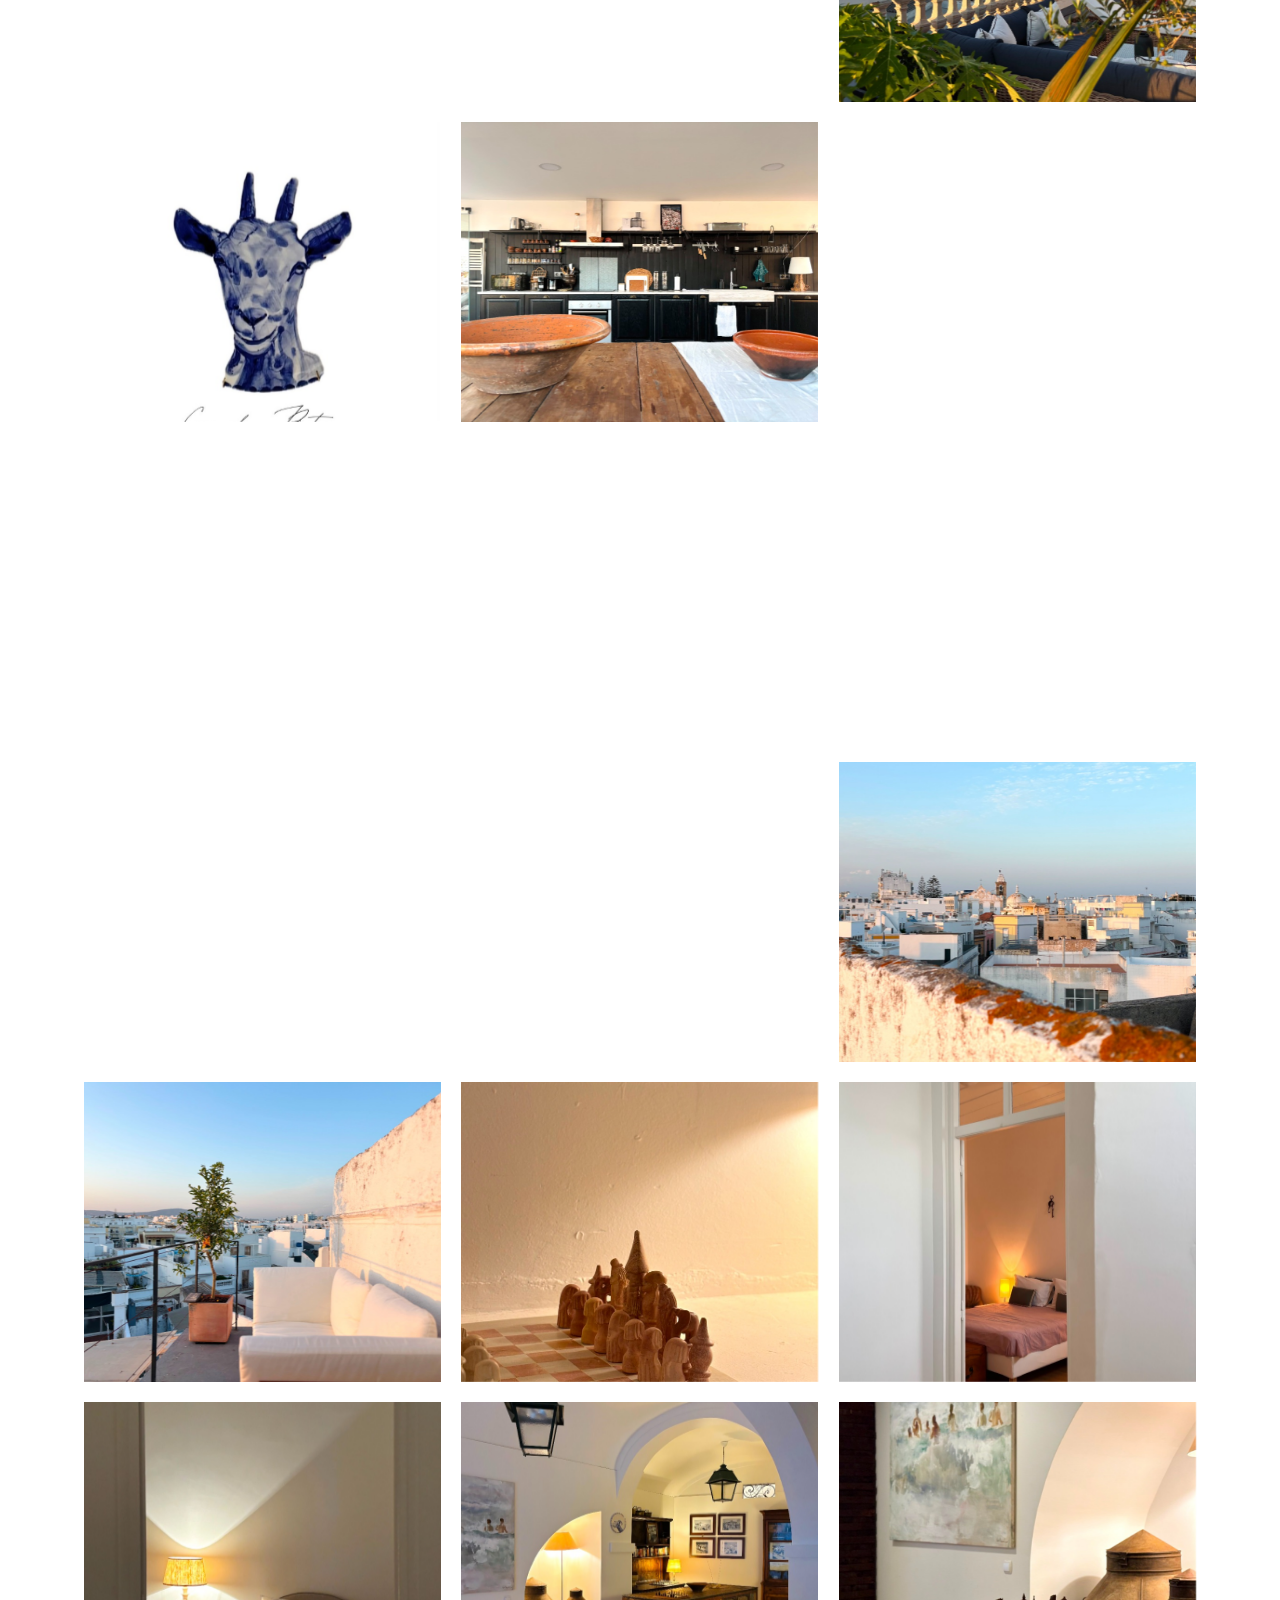
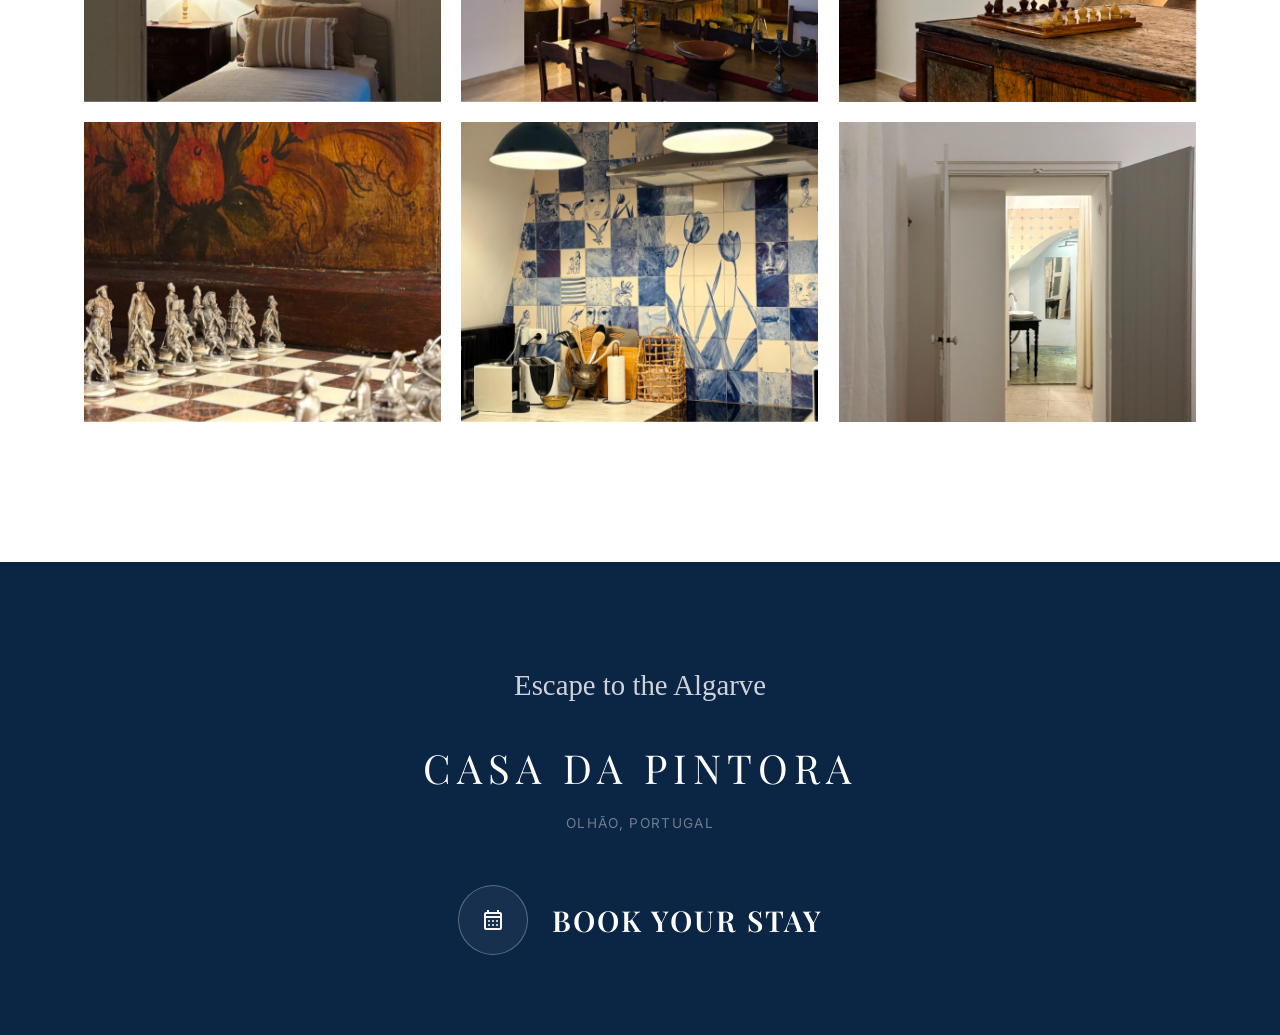
==== commit ce2ed884: "feat: add sticky mobile CTA to casa da pintora" ====
--- a/casa-da-pintora.html
+++ b/casa-da-pintora.html
@@ -20,7 +20,7 @@
   <link rel="stylesheet" href="https://fonts.googleapis.com/css2?family=Material+Symbols+Outlined:opsz,wght,FILL,GRAD@24,400,0,0" />
   
   <!-- Global Styles -->
-  <link rel="stylesheet" href="css/styles.css?v=20">
+  <link rel="stylesheet" href="css/styles.css?v=19">
 </head>
 <body class="detail-page" style="opacity: 0;">
 
@@ -187,6 +187,12 @@
     </div>
   </section>
 
+  <!-- Mobile Sticky CTA Bottom Bar -->
+  <div class="mobile-sticky-cta">
+    <div class="price-head">Book <span>now</span></div>
+    <a href="https://luzdoalgarve.pt/en/4850532/casa-da-pintora---vacation-home-in-olhao" target="_blank" class="btn-primary">Request Reservation</a>
+  </div>
+
   <!-- Footer -->
   <footer class="fade-in-section">
     <div class="container" style="text-align: center;">
@@ -205,12 +211,6 @@
     </div>
   </footer>
 
-  <!-- Mobile Sticky CTA Bottom Bar -->
-  <div class="mobile-sticky-cta">
-    <div class="price-head">Contact for pricing <span>/ night</span></div>
-    <a href="https://luzdoalgarve.pt/en/4850532/casa-da-pintora---vacation-home-in-olhao" target="_blank" class="btn-primary">Request Reservation</a>
-  </div>
-
   <!-- Lightbox -->
   <div class="mc-lightbox" id="lightbox">
     <span class="material-symbols-outlined mc-lightbox-close" id="lightbox-close">close</span>
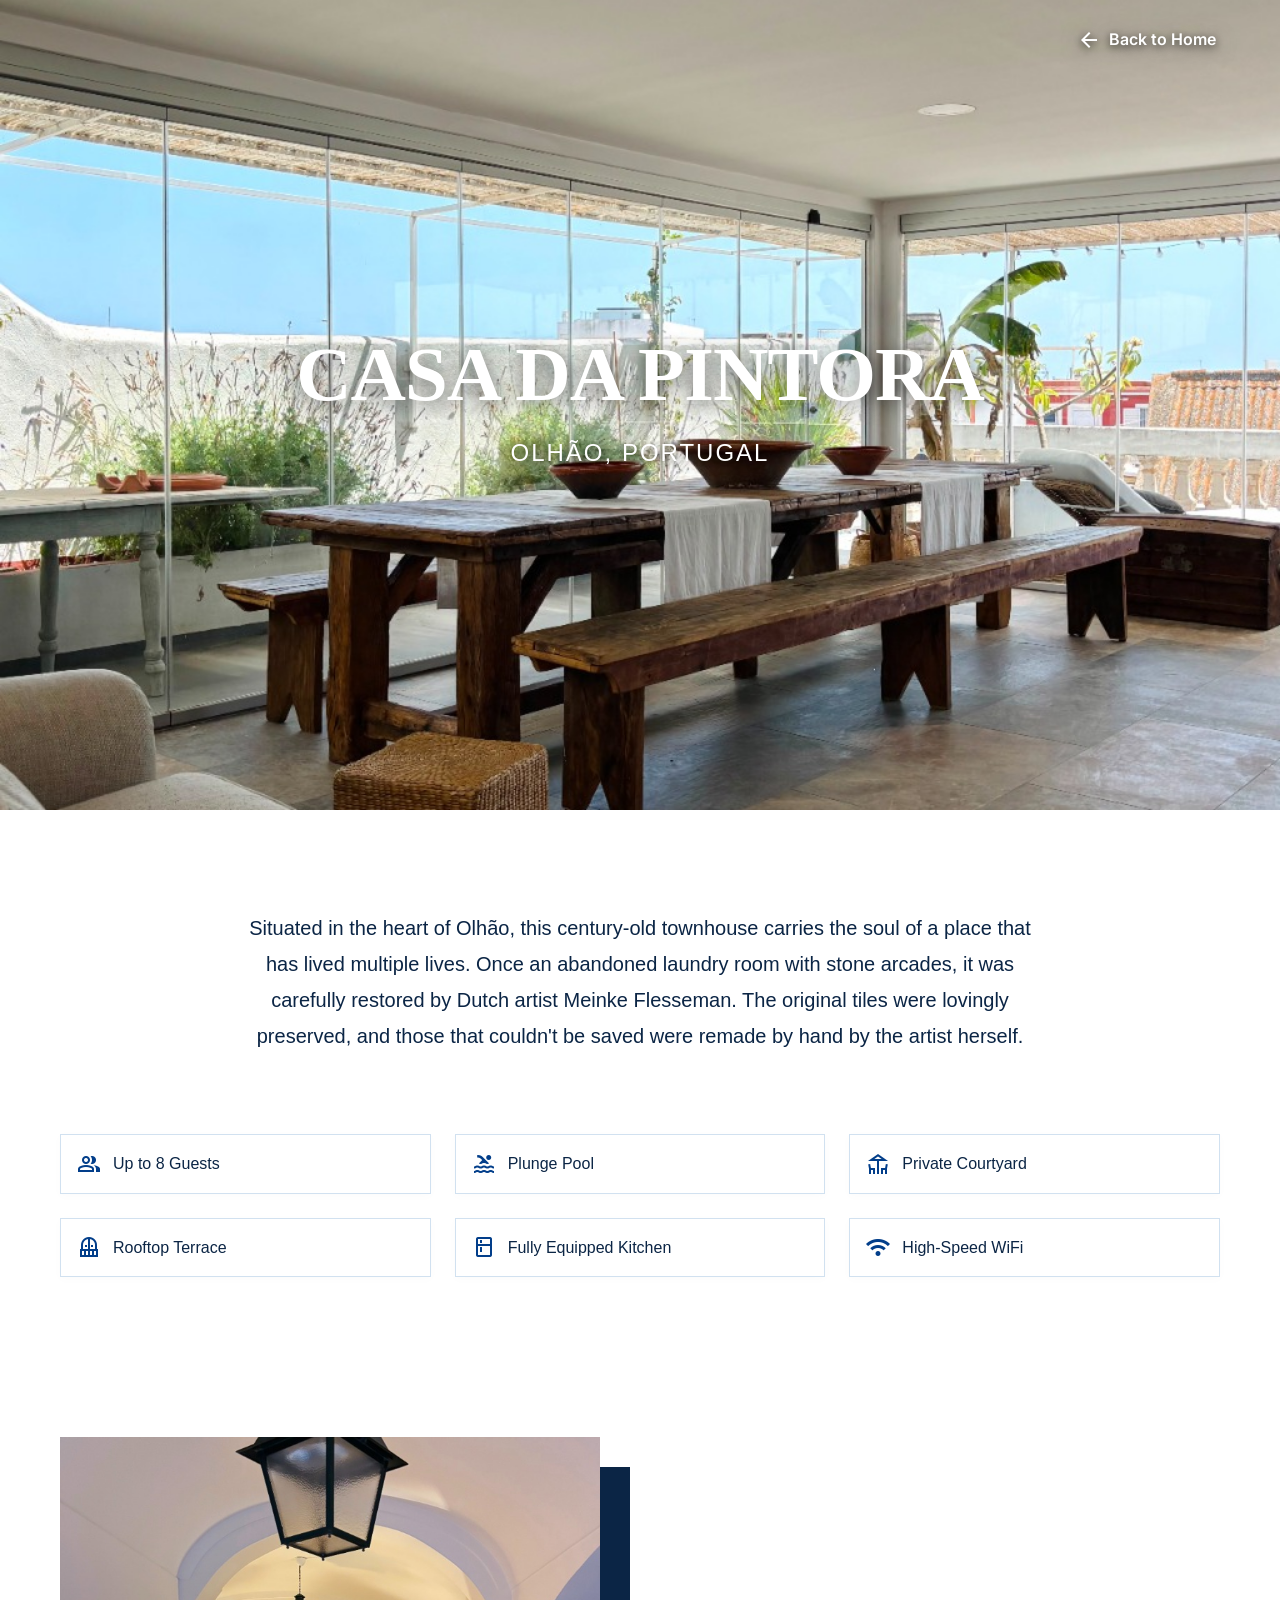
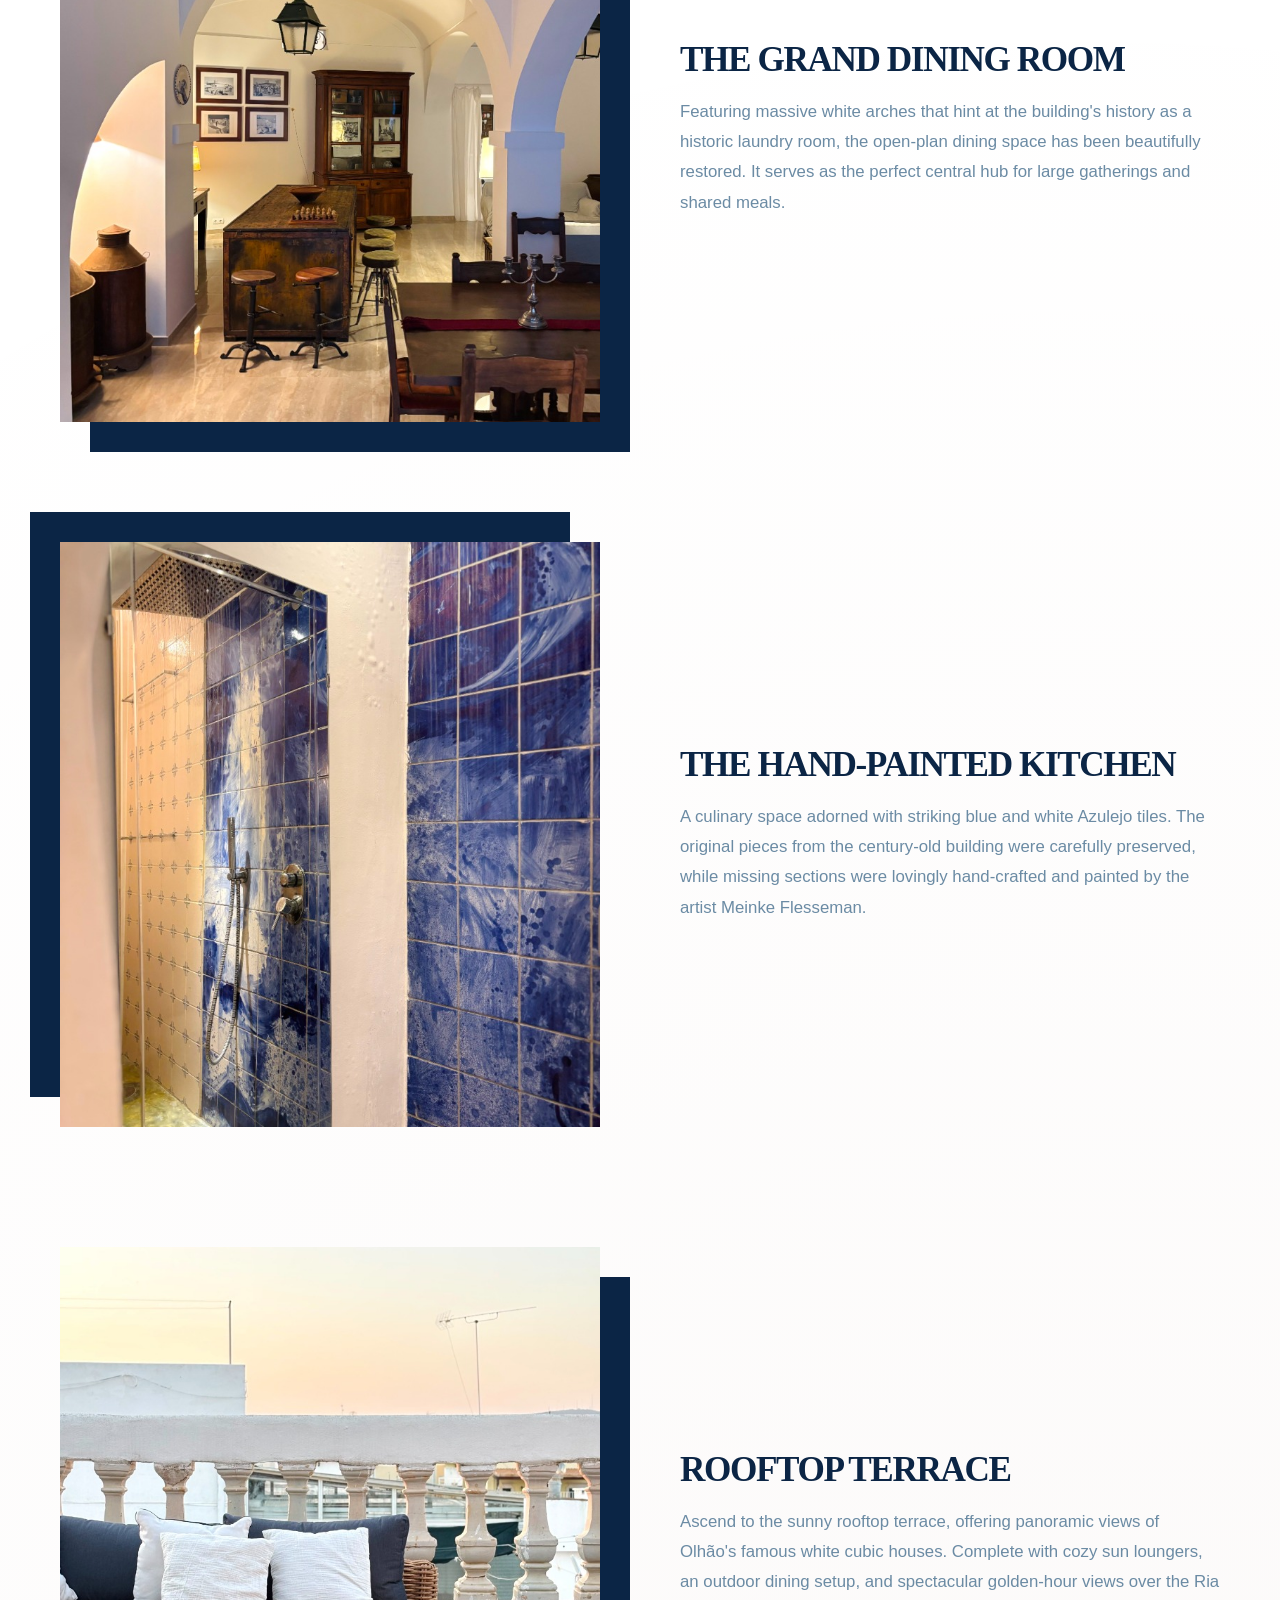
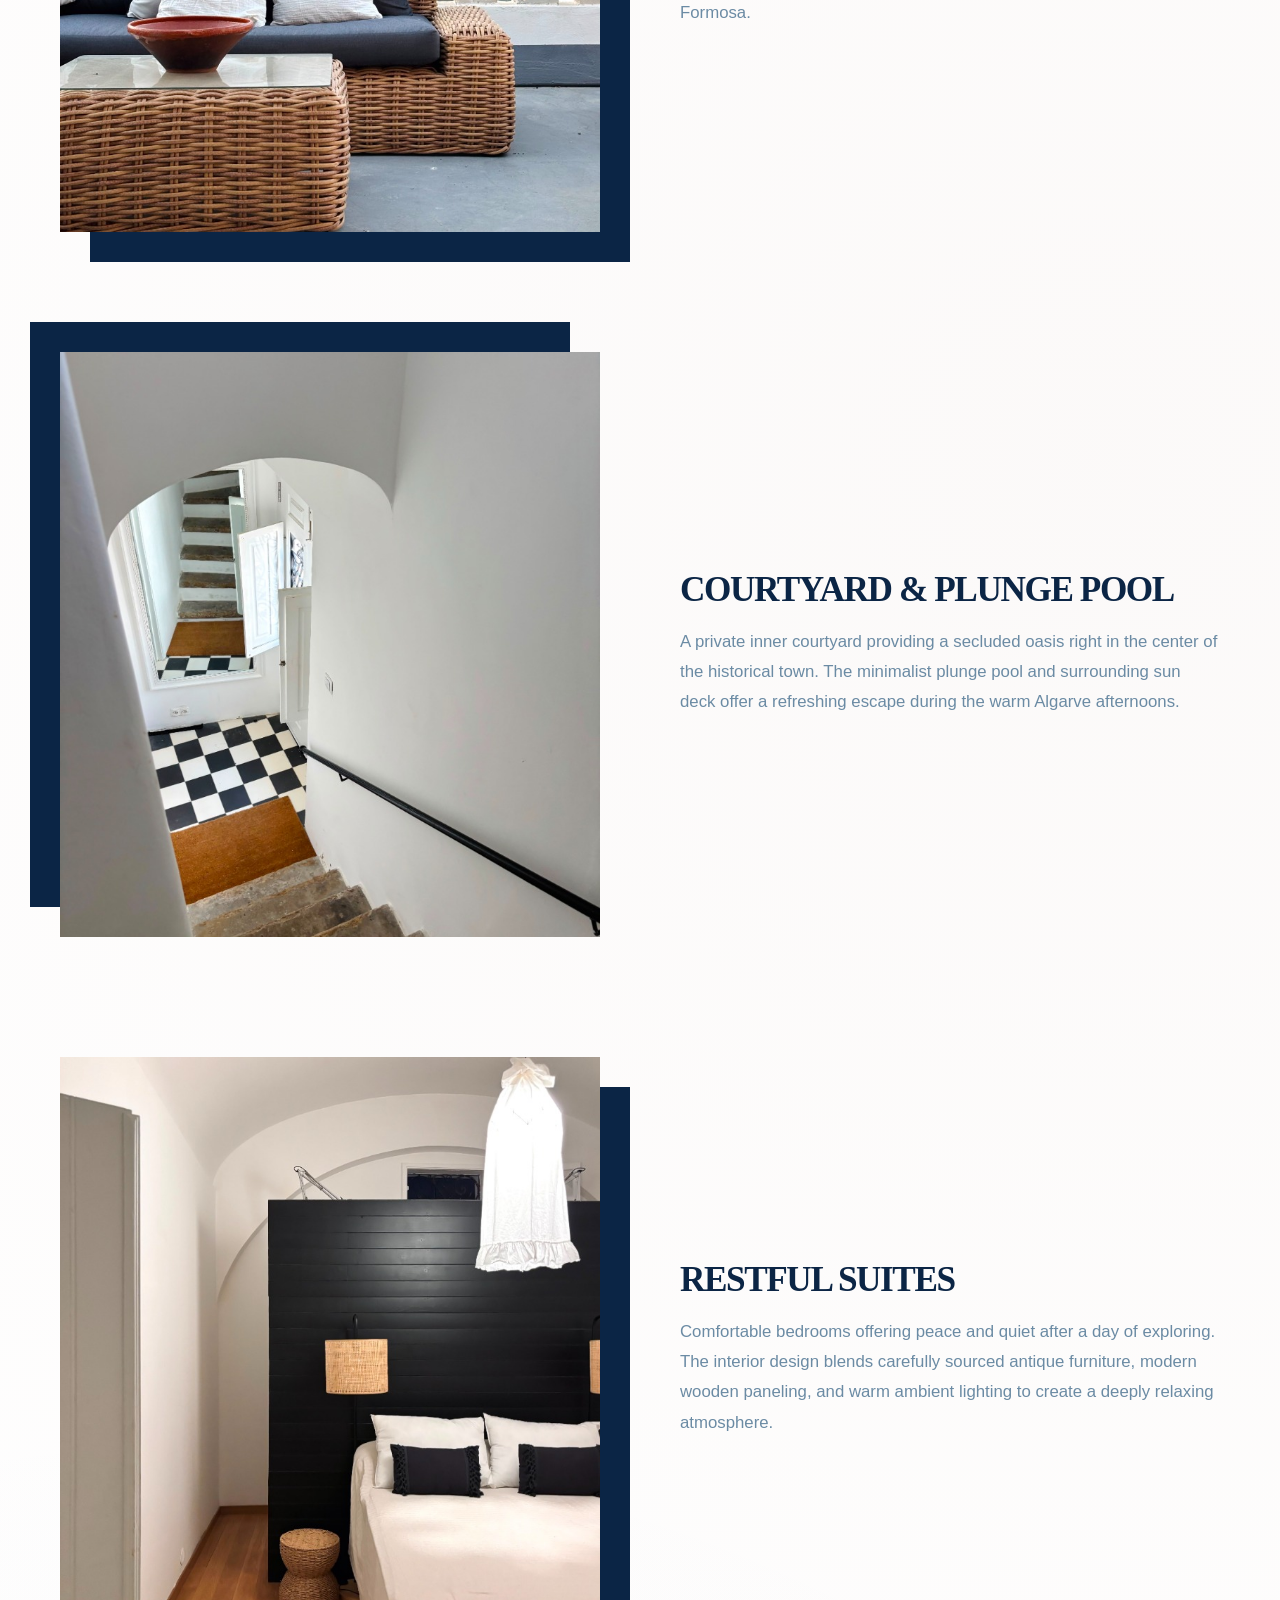
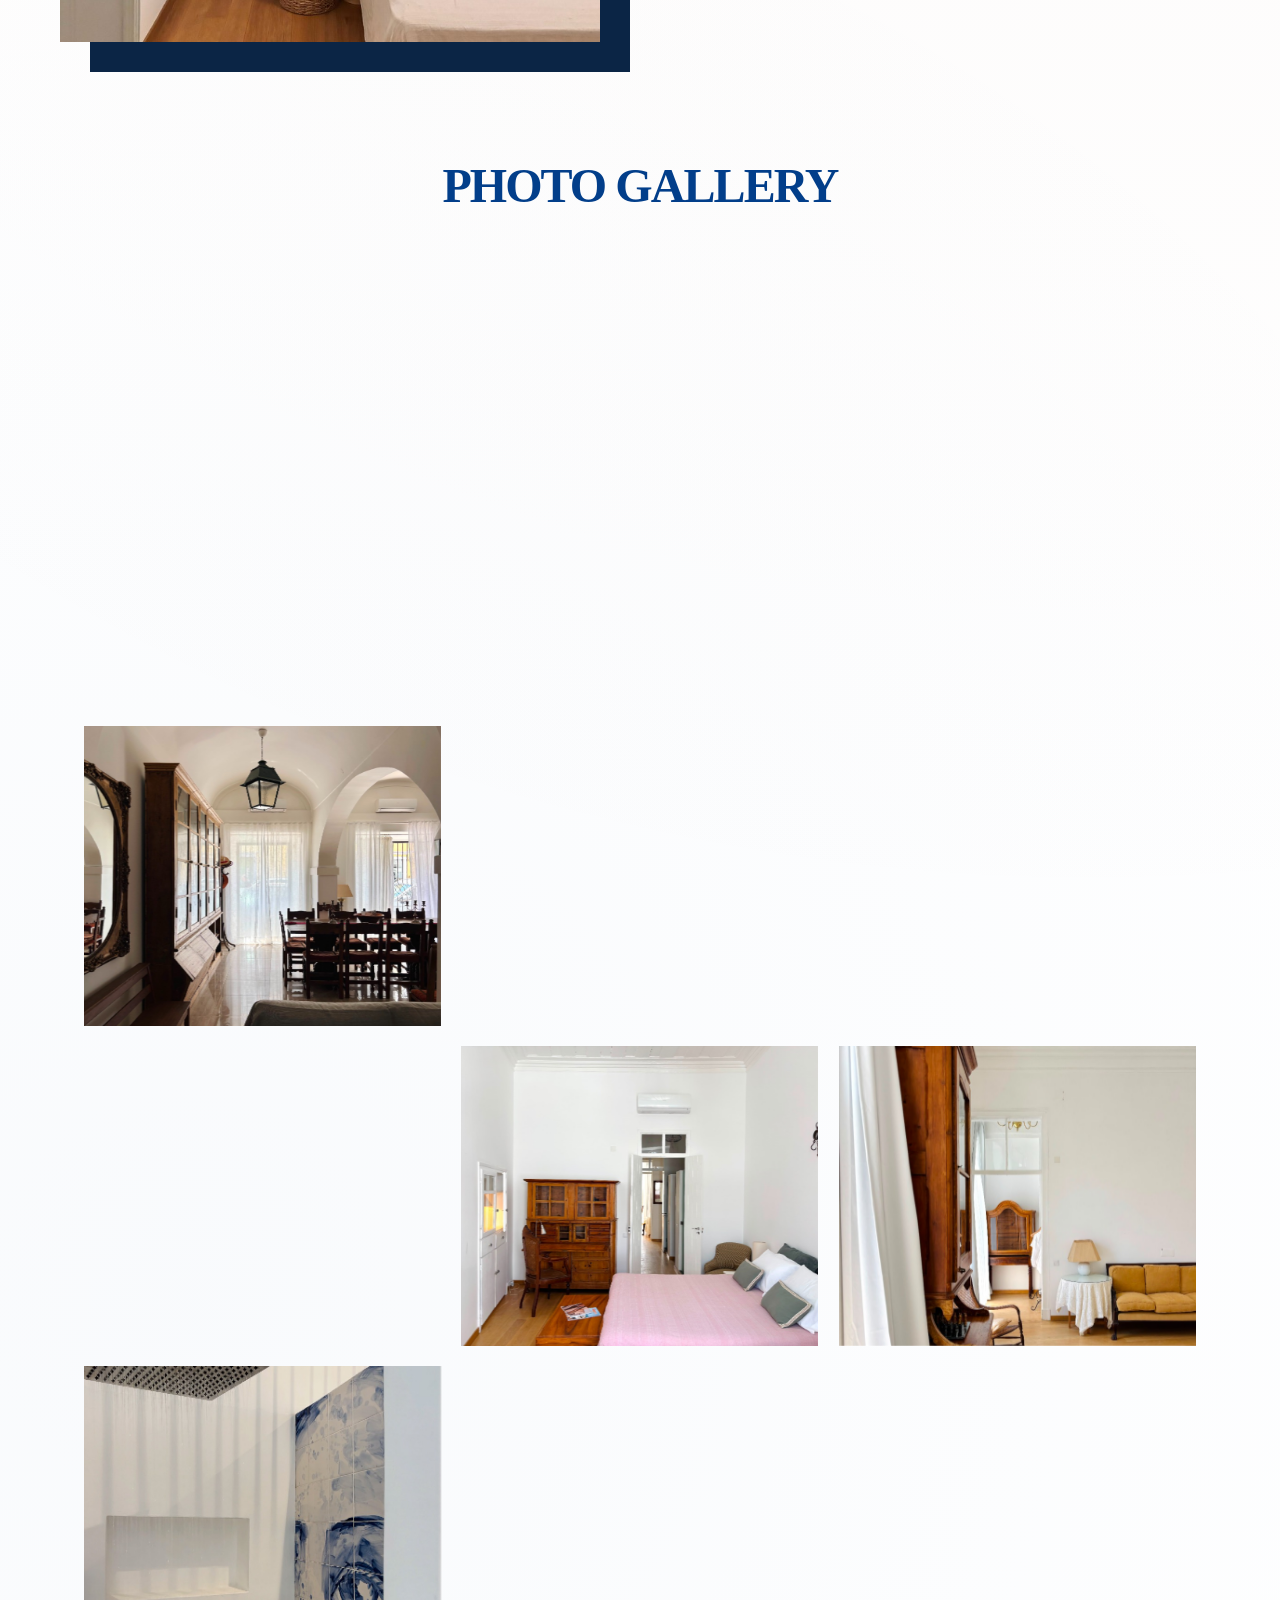
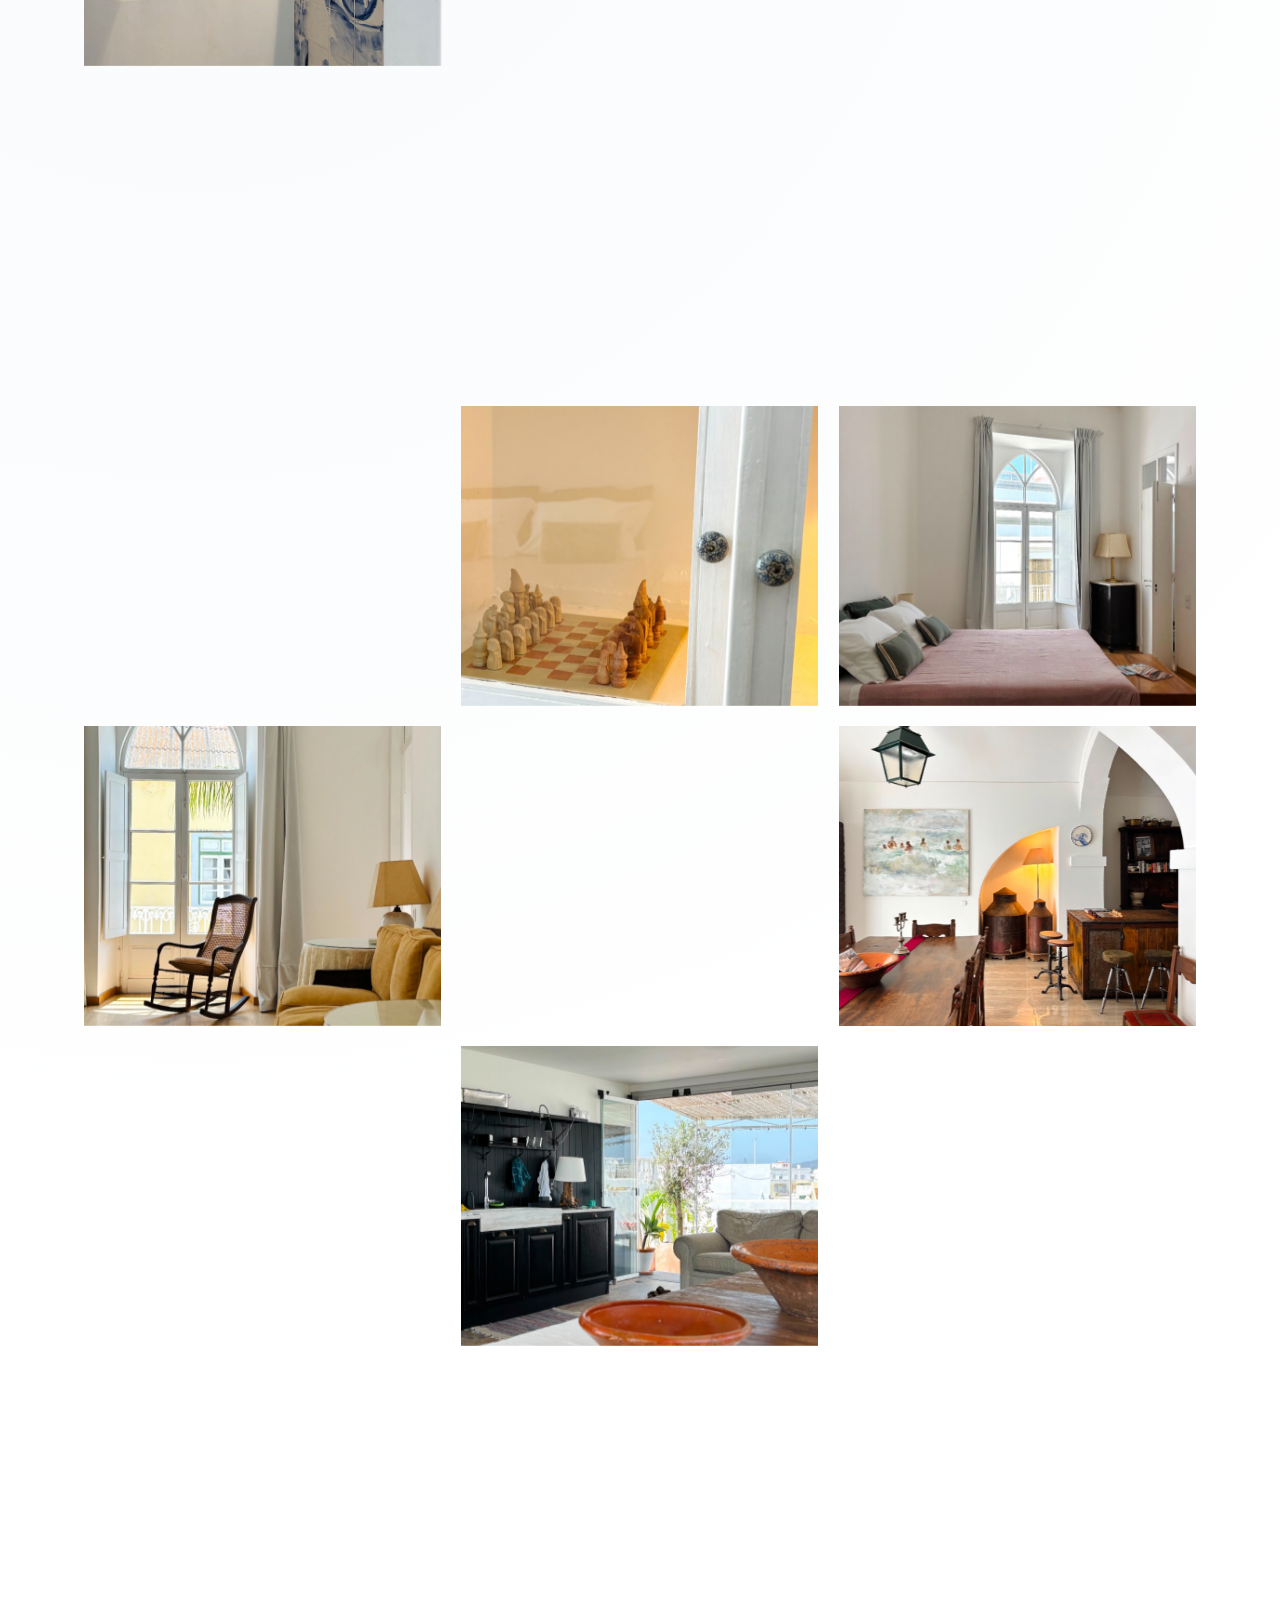
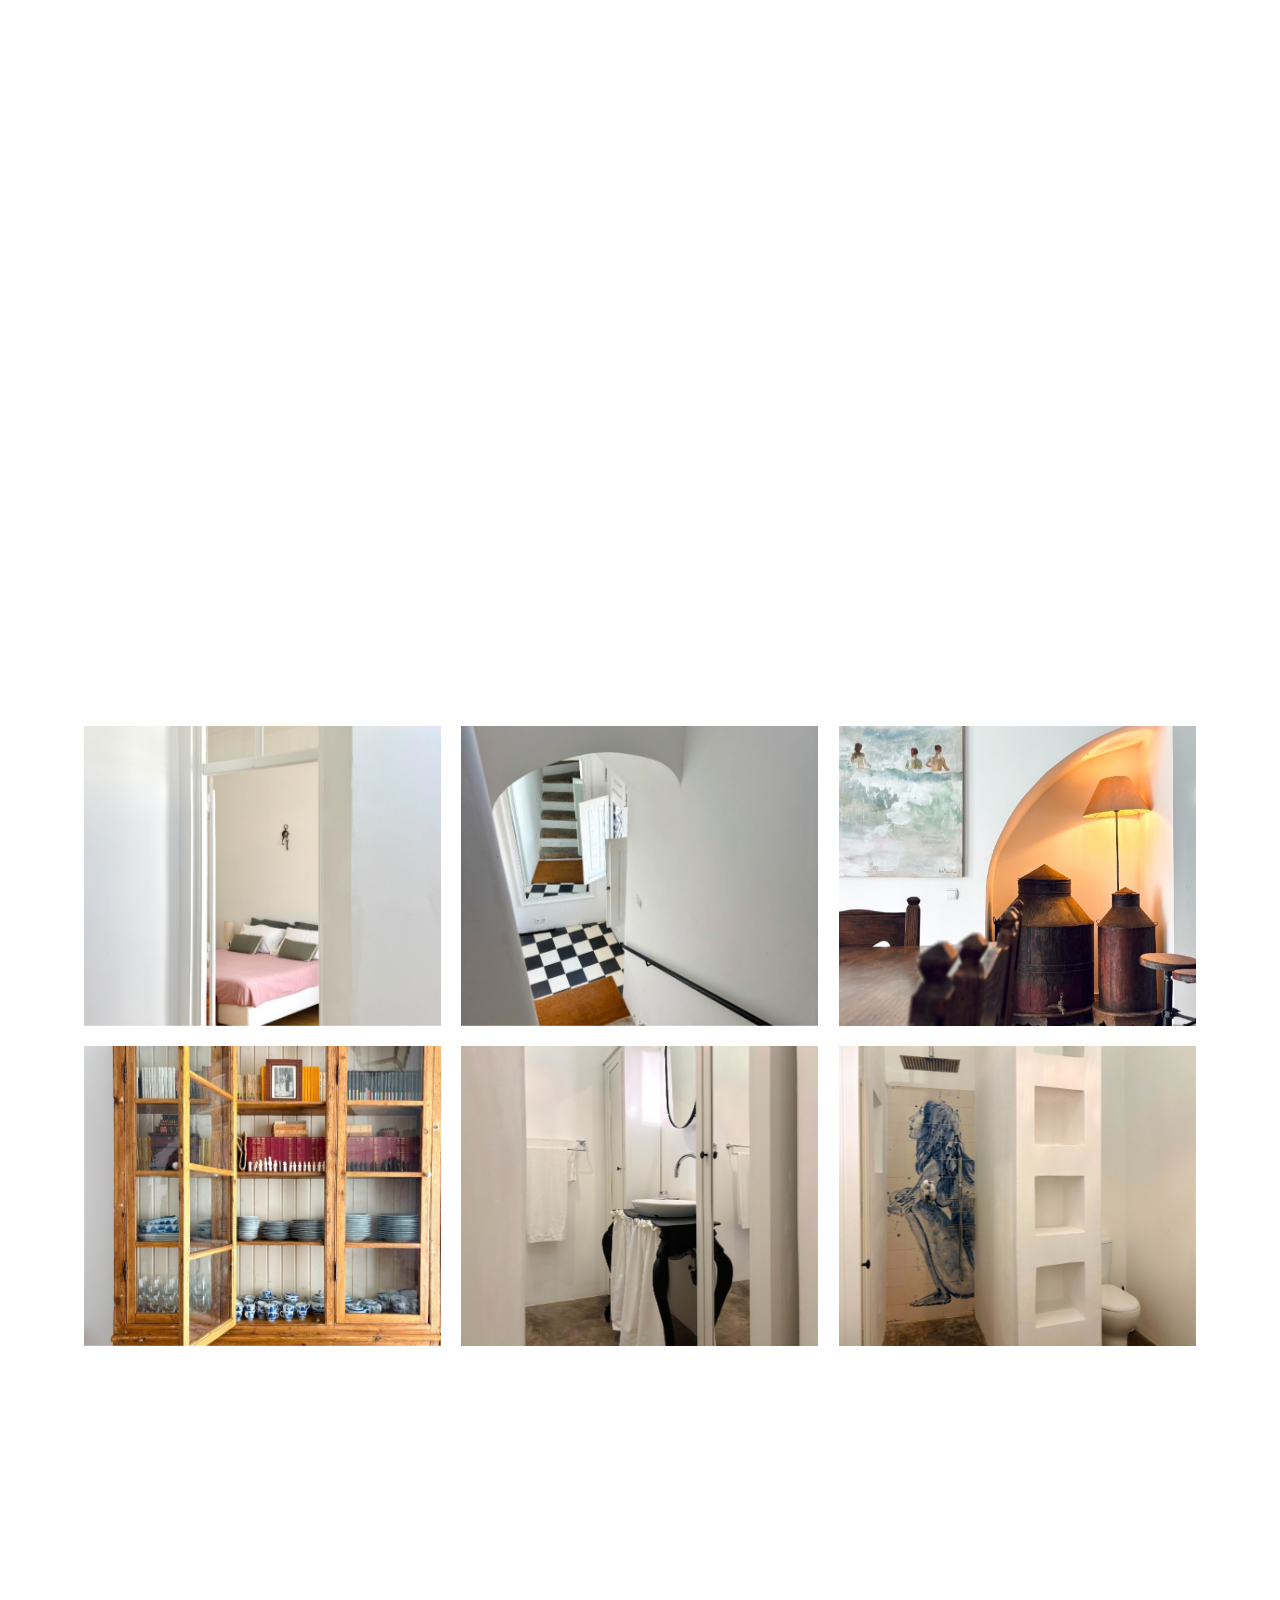
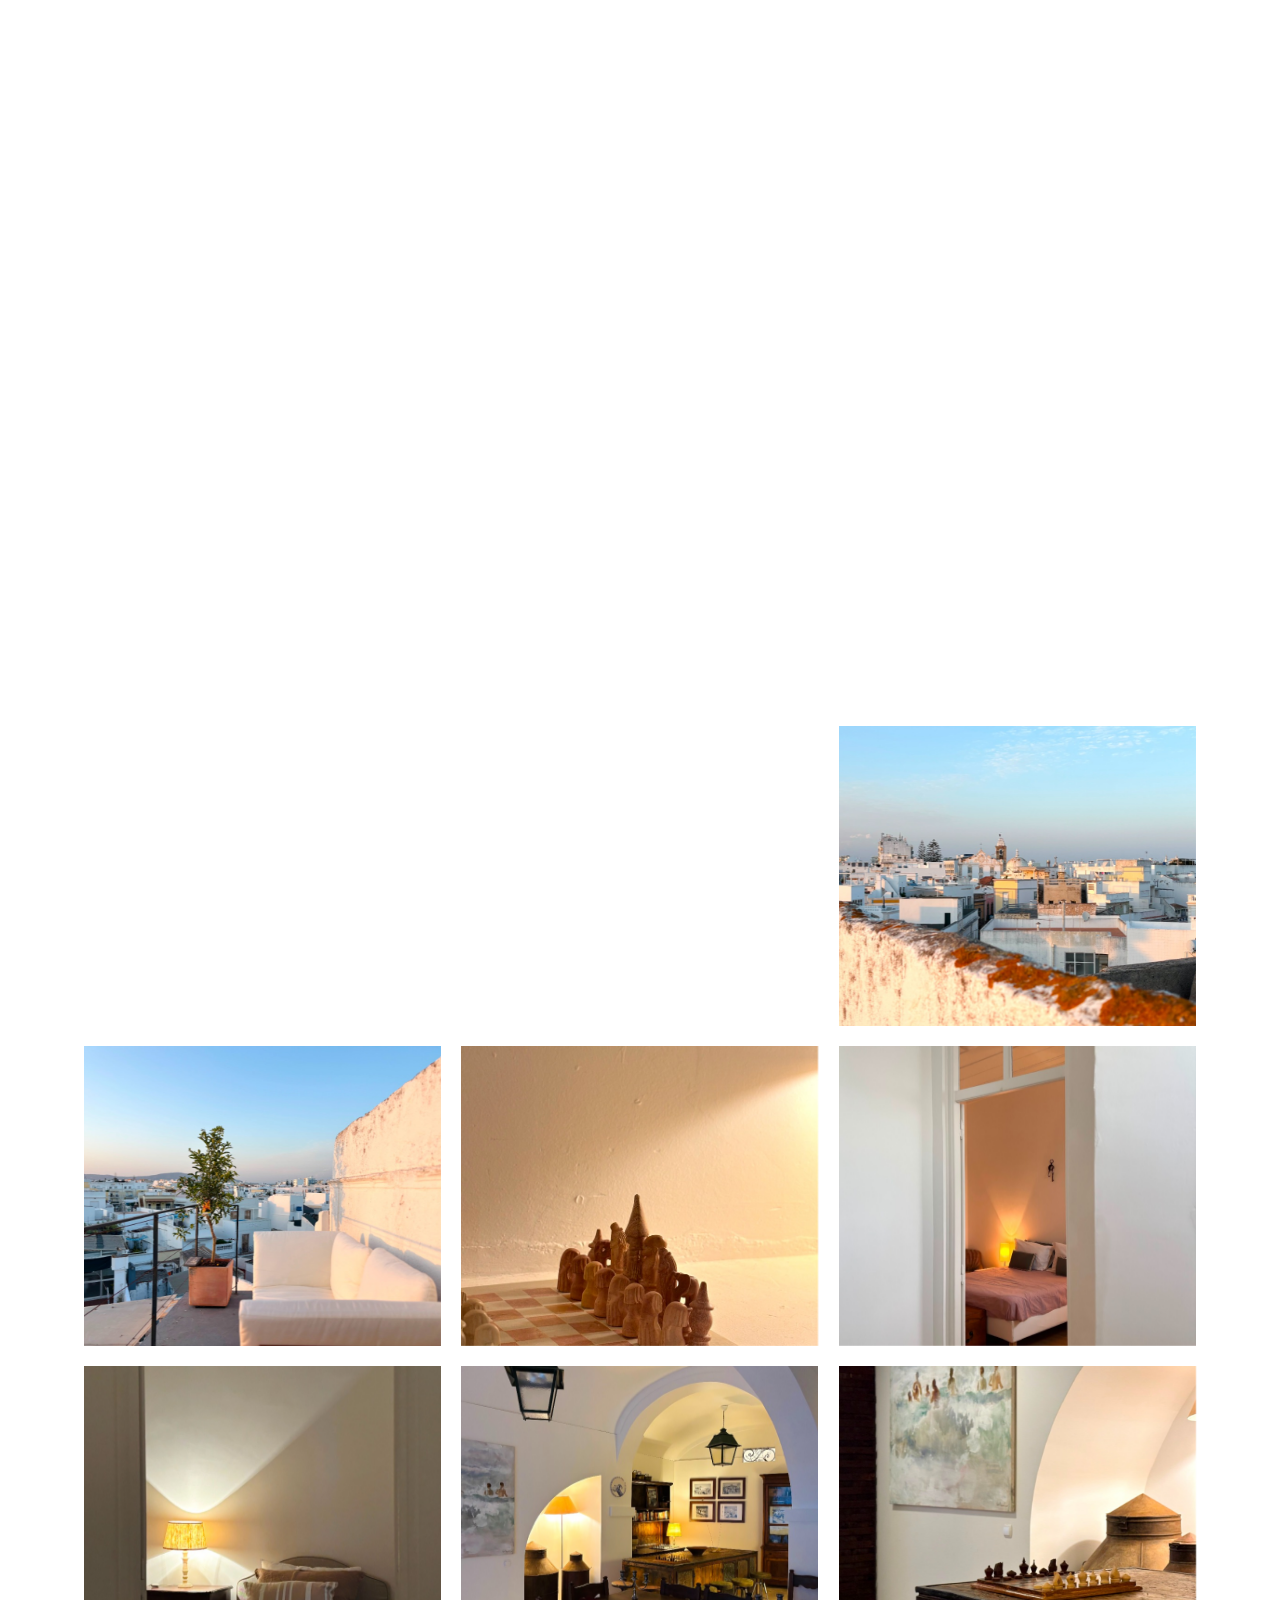
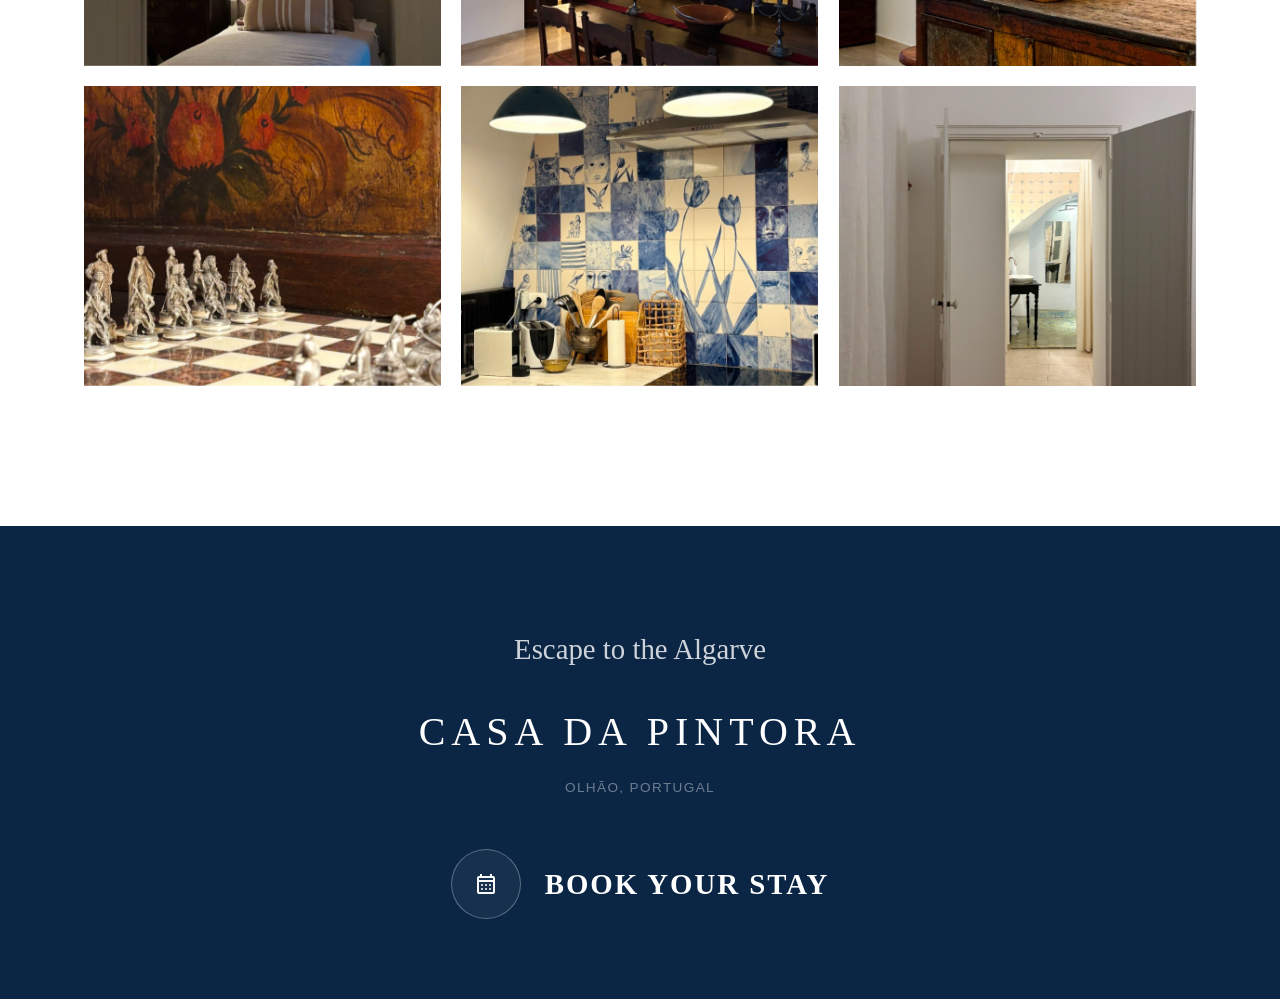
==== commit 4ab4ac7e: "style: apply Buongiorno Rastellino and Montserrat fonts, change all squares to navy #0b2545" ====
--- a/casa-da-pintora.html
+++ b/casa-da-pintora.html
@@ -20,7 +20,7 @@
   <link rel="stylesheet" href="https://fonts.googleapis.com/css2?family=Material+Symbols+Outlined:opsz,wght,FILL,GRAD@24,400,0,0" />
   
   <!-- Global Styles -->
-  <link rel="stylesheet" href="css/styles.css?v=19">
+  <link rel="stylesheet" href="css/styles.css?v=20">
 </head>
 <body class="detail-page" style="opacity: 0;">
 
--- a/css/styles.css
+++ b/css/styles.css
@@ -11,8 +11,8 @@
   --color-success: #68D391;
 
   /* Typography - Modern Agency Aesthetic */
-  --font-heading: 'Inter', sans-serif;
-  --font-body: 'Inter', sans-serif;
+  --font-heading: 'Buongiorno Rastellino', serif;
+  --font-body: 'Montserrat', sans-serif;
 
   /* Layout & Modern Elements */
   --nav-height: 80px;
@@ -282,6 +282,7 @@
 
 /* Make logo white when menu is open */
 .navbar.menu-open .logo {
+  font-family: 'Inter', sans-serif !important;
   color: var(--color-white);
 }
 
@@ -1442,7 +1443,7 @@
   border: none !important;
   border-bottom: 1px solid rgba(44, 53, 57, 0.3) !important;
   padding: 10px 0 !important;
-  font-family: 'Playfair Display', serif !important;
+  font-family: 'Buongiorno Rastellino', serif !important;
   font-size: 1.1rem !important;
   font-style: italic;
   color: var(--color-charcoal) !important;
@@ -1456,7 +1457,7 @@
 .contact-form .form-group label {
   top: 10px;
   left: 0;
-  font-family: 'Playfair Display', serif;
+  font-family: 'Buongiorno Rastellino', serif;
   font-style: italic;
   font-size: 1.1rem;
   color: var(--color-gray);
@@ -1478,7 +1479,7 @@
   color: white !important;
   border: 1px solid var(--color-charcoal) !important;
   padding: 15px 40px;
-  font-family: 'Playfair Display', serif;
+  font-family: 'Buongiorno Rastellino', serif;
   font-size: 1rem;
   letter-spacing: 0.1em;
   text-transform: uppercase;
@@ -1508,7 +1509,7 @@
   padding: 15px 30px;
   border-radius: 50px;
   text-decoration: none;
-  font-family: 'Inter', sans-serif;
+  font-family: 'Montserrat', sans-serif;
   font-weight: 500;
   font-size: 1rem;
   text-transform: uppercase;
@@ -1589,7 +1590,7 @@
   position: relative;
   z-index: 3;
   color: white;
-  font-family: 'Playfair Display', serif;
+  font-family: 'Buongiorno Rastellino', serif;
   font-size: clamp(2.5rem, 6vw, 4.5rem);
   text-shadow: 0 2px 12px rgba(0,0,0,0.5);
   font-weight: 300;
@@ -1682,6 +1683,7 @@
 }
 
 .navbar .logo {
+  font-family: 'Inter', sans-serif !important;
   opacity: 0;
 }
 
@@ -1697,7 +1699,7 @@
 }
 footer h2 {
   color: white !important;
-  font-family: 'Playfair Display', serif !important;
+  font-family: 'Buongiorno Rastellino', serif !important;
   font-weight: 400 !important;
   font-size: 2.5rem !important;
   letter-spacing: 0.15em !important;
@@ -1706,14 +1708,14 @@
 }
 footer p {
   color: rgba(255, 255, 255, 0.5) !important;
-  font-family: 'Inter', sans-serif !important;
+  font-family: 'Montserrat', sans-serif !important;
   font-size: 0.85rem !important;
   letter-spacing: 0.1em;
   text-transform: uppercase;
   margin-bottom: 10px;
 }
 footer .footer-subtitle {
-  font-family: 'Pinyon Script', cursive !important;
+  font-family: 'Buongiorno Rastellino', serif !important;
   font-size: 1.8rem !important;
   text-transform: none !important;
   letter-spacing: 0 !important;
@@ -1833,7 +1835,7 @@
   left: 30px;
   width: 100%;
   height: 100%;
-  background-image: url('[data-uri]');
+  background-color: #0b2545; background-image: none;
   background-size: cover;
   z-index: -1;
   border-radius: 0 !important;
@@ -1846,7 +1848,7 @@
   left: 30px;
   width: 100%;
   height: 100%;
-  background-image: url('[data-uri]');
+  background-color: #0b2545; background-image: none;
   background-size: cover;
   z-index: -1;
   border-radius: 0 !important;
@@ -1942,7 +1944,7 @@
 }
 
 .btn-creative-text {
-  font-family: 'Playfair Display', serif;
+  font-family: 'Buongiorno Rastellino', serif;
   font-size: 1.8rem;
   font-weight: 600;
   color: #fff;
@@ -2083,10 +2085,10 @@
   border-radius: 0 !important;
 }
 .mc-zigzag-img-wrapper.with-pintora-lightblue-square::before {
-  background-color: #0296FF;
+  background-color: #0b2545;
 }
 .mc-zigzag-img-wrapper.with-pintora-darkblue-square::before {
-  background-color: #01018B;
+  background-color: #0b2545;
 }
 .mc-zigzag-row:nth-child(even) .mc-zigzag-img-wrapper.with-pintora-lightblue-square::before,
 .mc-zigzag-row:nth-child(even) .mc-zigzag-img-wrapper.with-pintora-darkblue-square::before {
@@ -2099,6 +2101,7 @@
 /* Make navbar visible over dark hero sections (detail pages only) */
 body.detail-page .navbar:not(.scrolled):not(.menu-open) .nav-links a,
 body.detail-page .navbar:not(.scrolled):not(.menu-open) .logo {
+  font-family: 'Inter', sans-serif !important;
   color: #fff;
   text-shadow: 0 2px 8px rgba(0,0,0,0.7), 0 4px 20px rgba(0,0,0,0.5);
 }
@@ -2109,4 +2112,5 @@
 }
 
 html.skip-intro #intro-preloader { display: none !important; }
-html.skip-intro .navbar .logo { opacity: 1 !important; }
+html.skip-intro .navbar .logo {
+  font-family: 'Inter', sans-serif !important; opacity: 1 !important; }
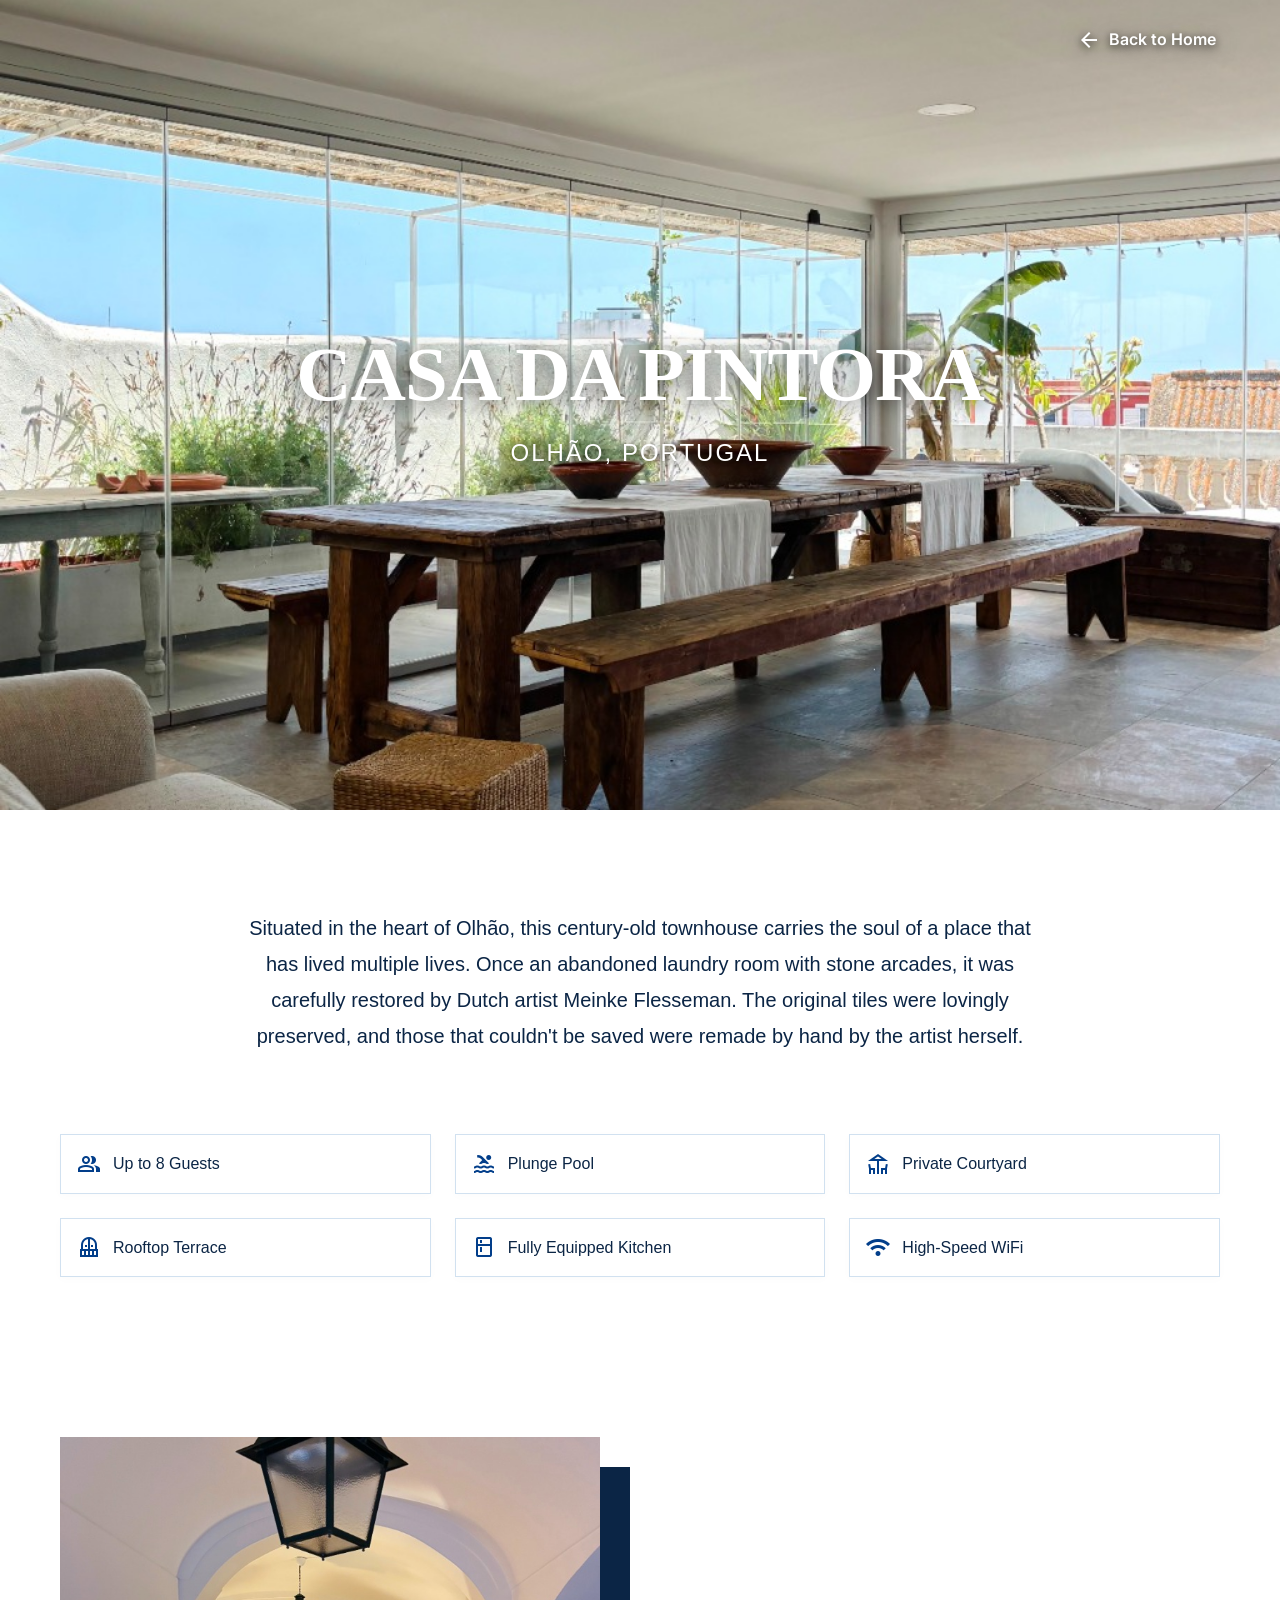
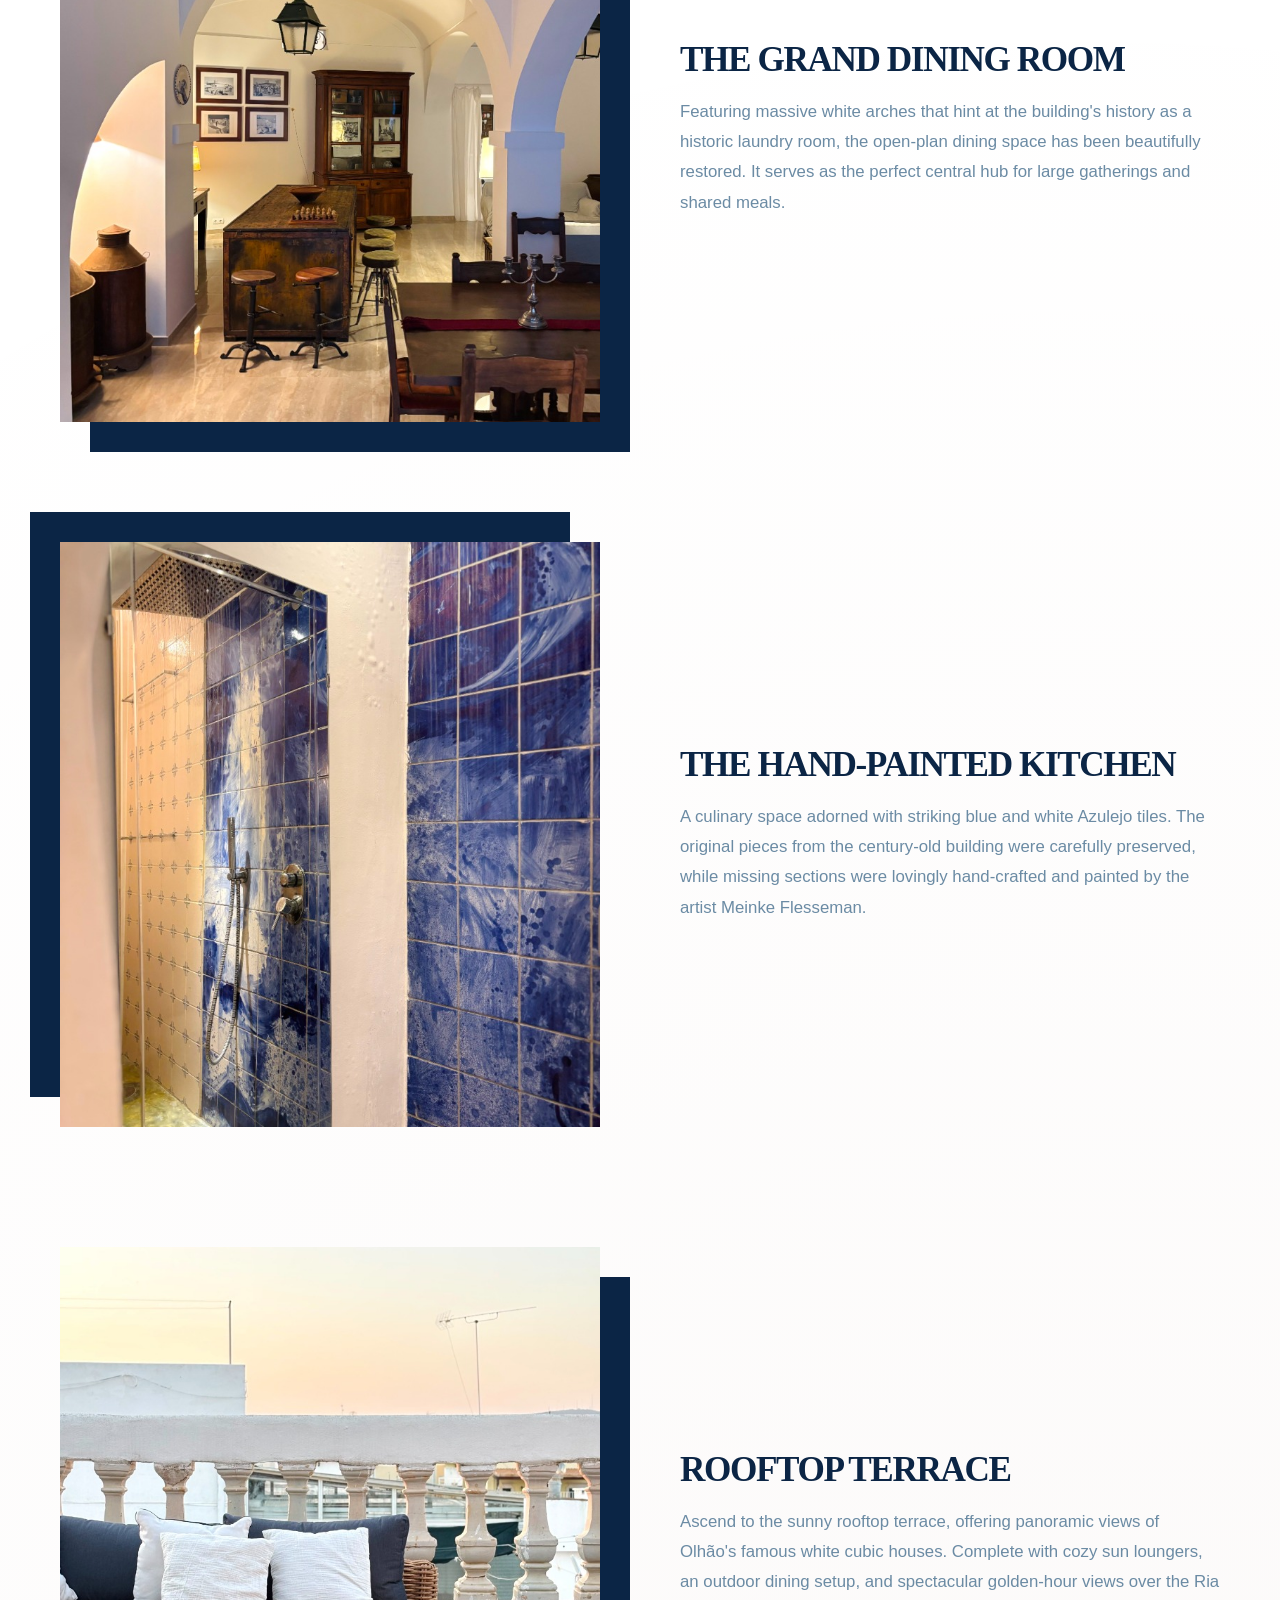
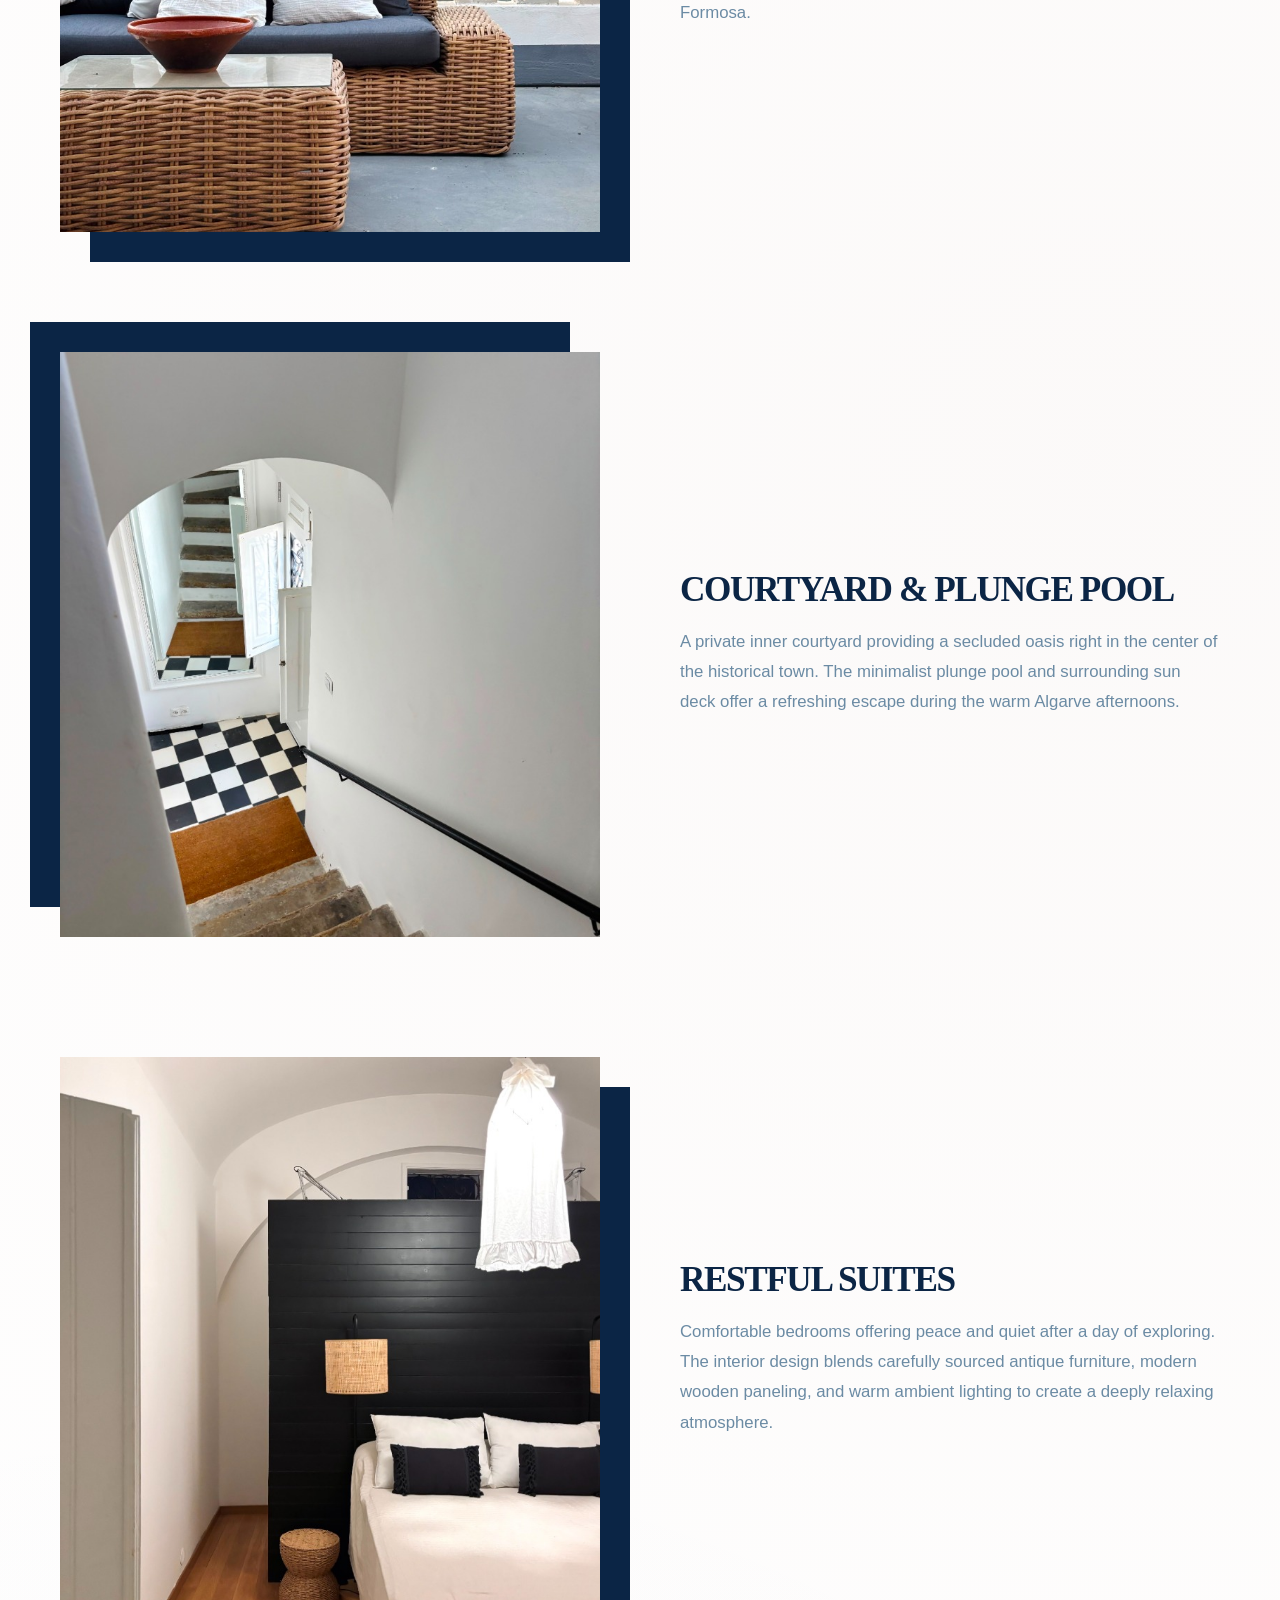
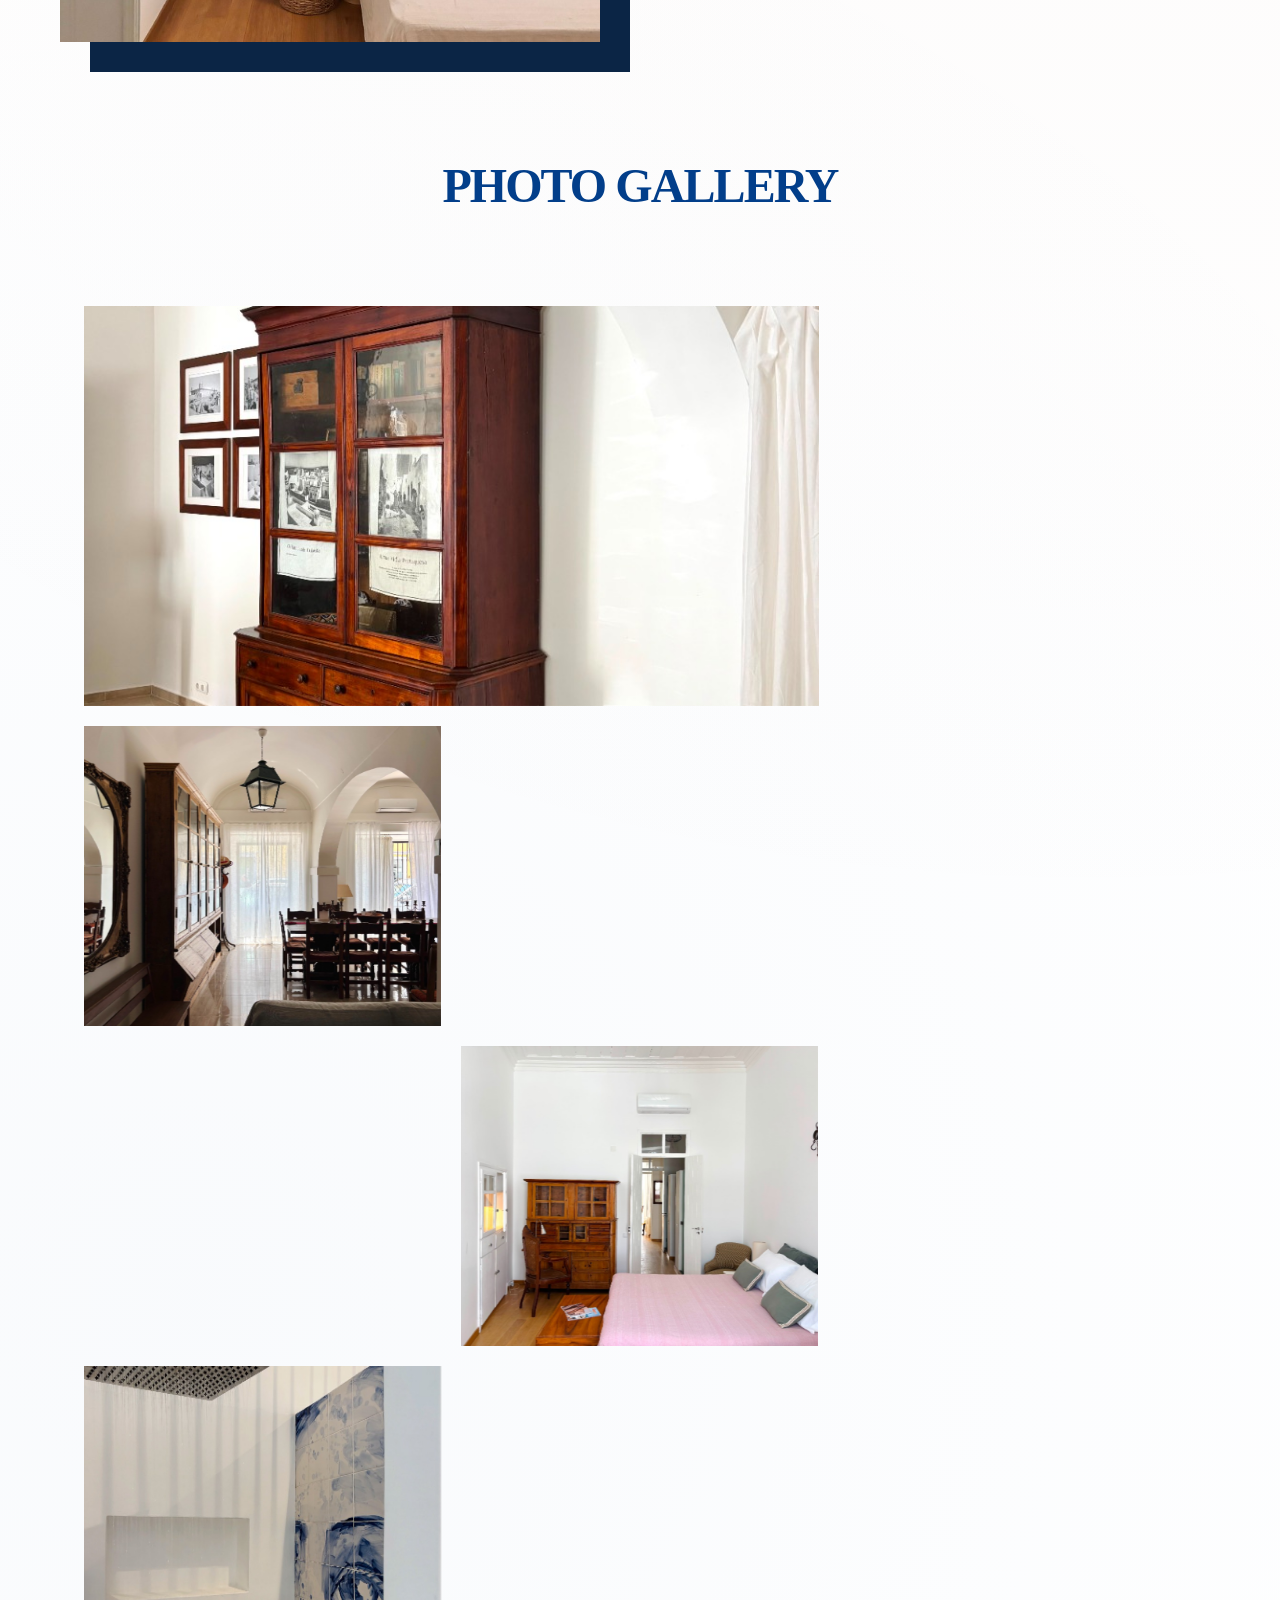
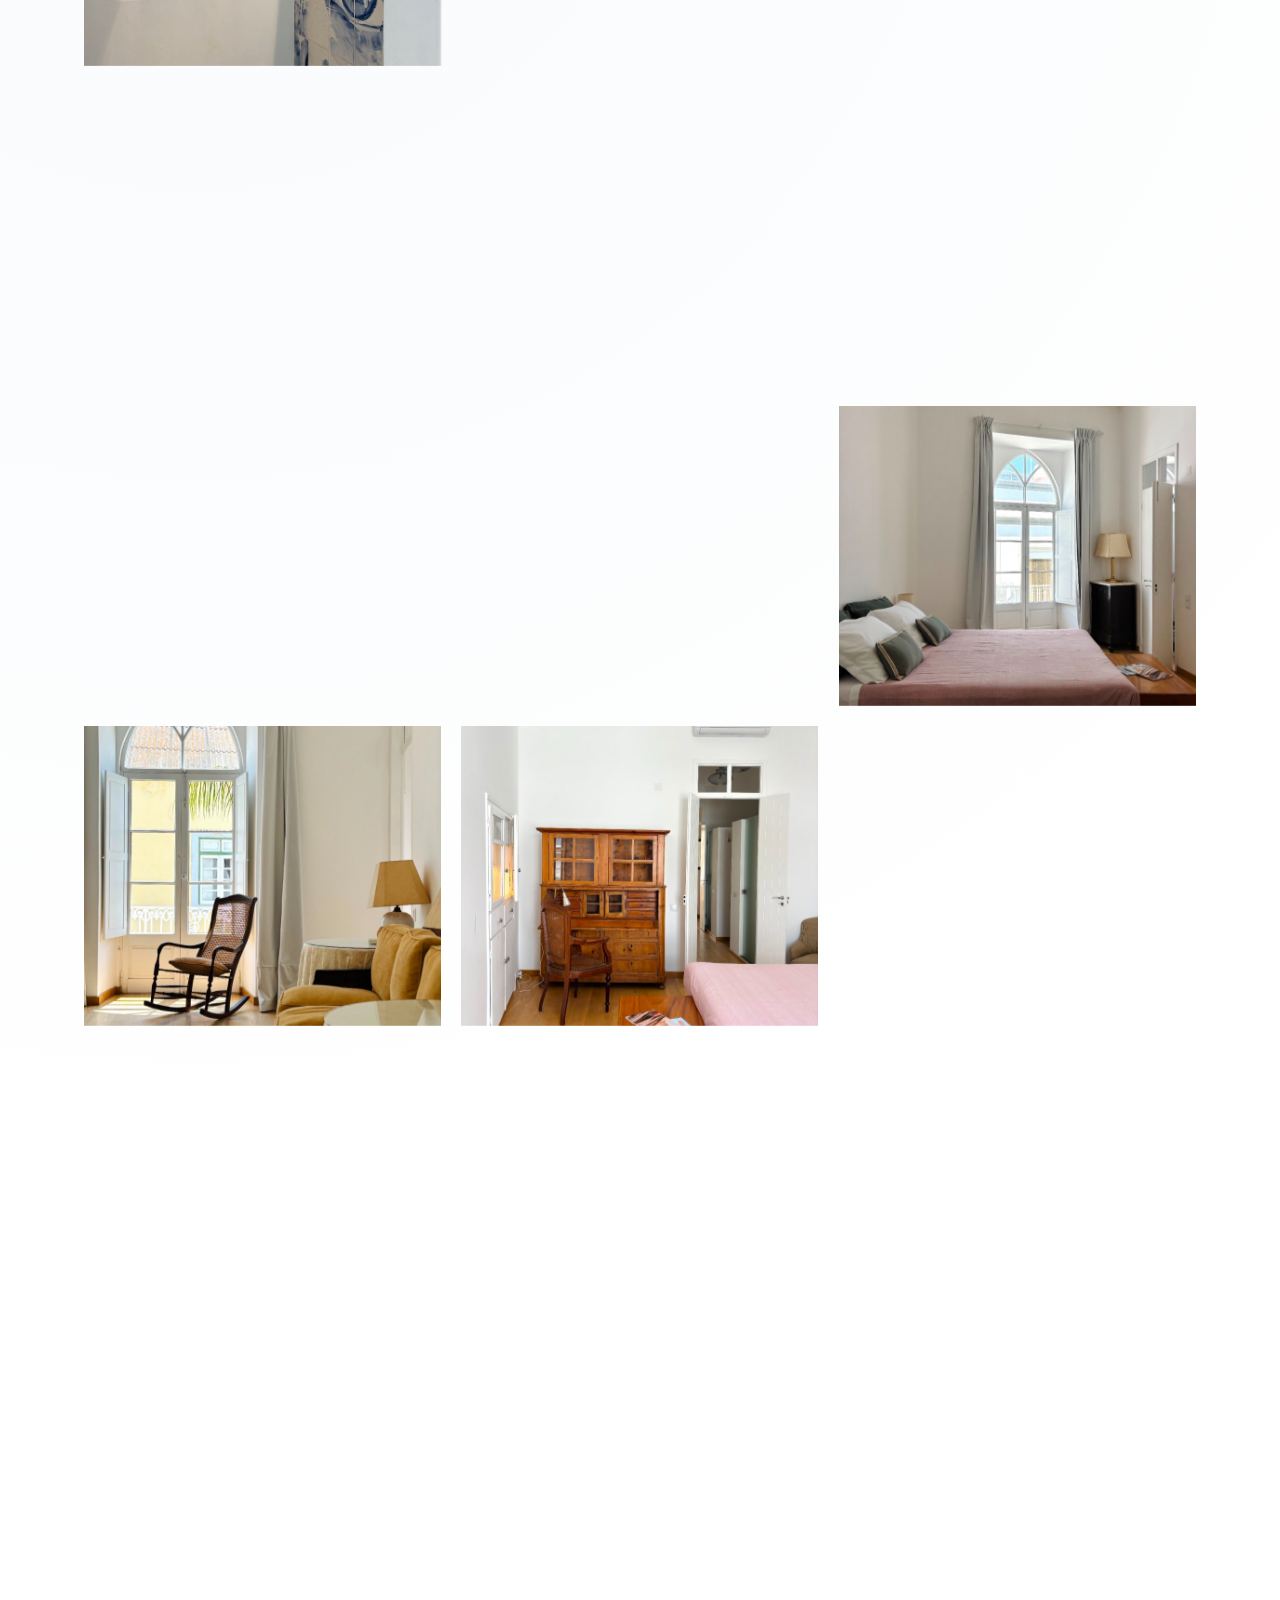
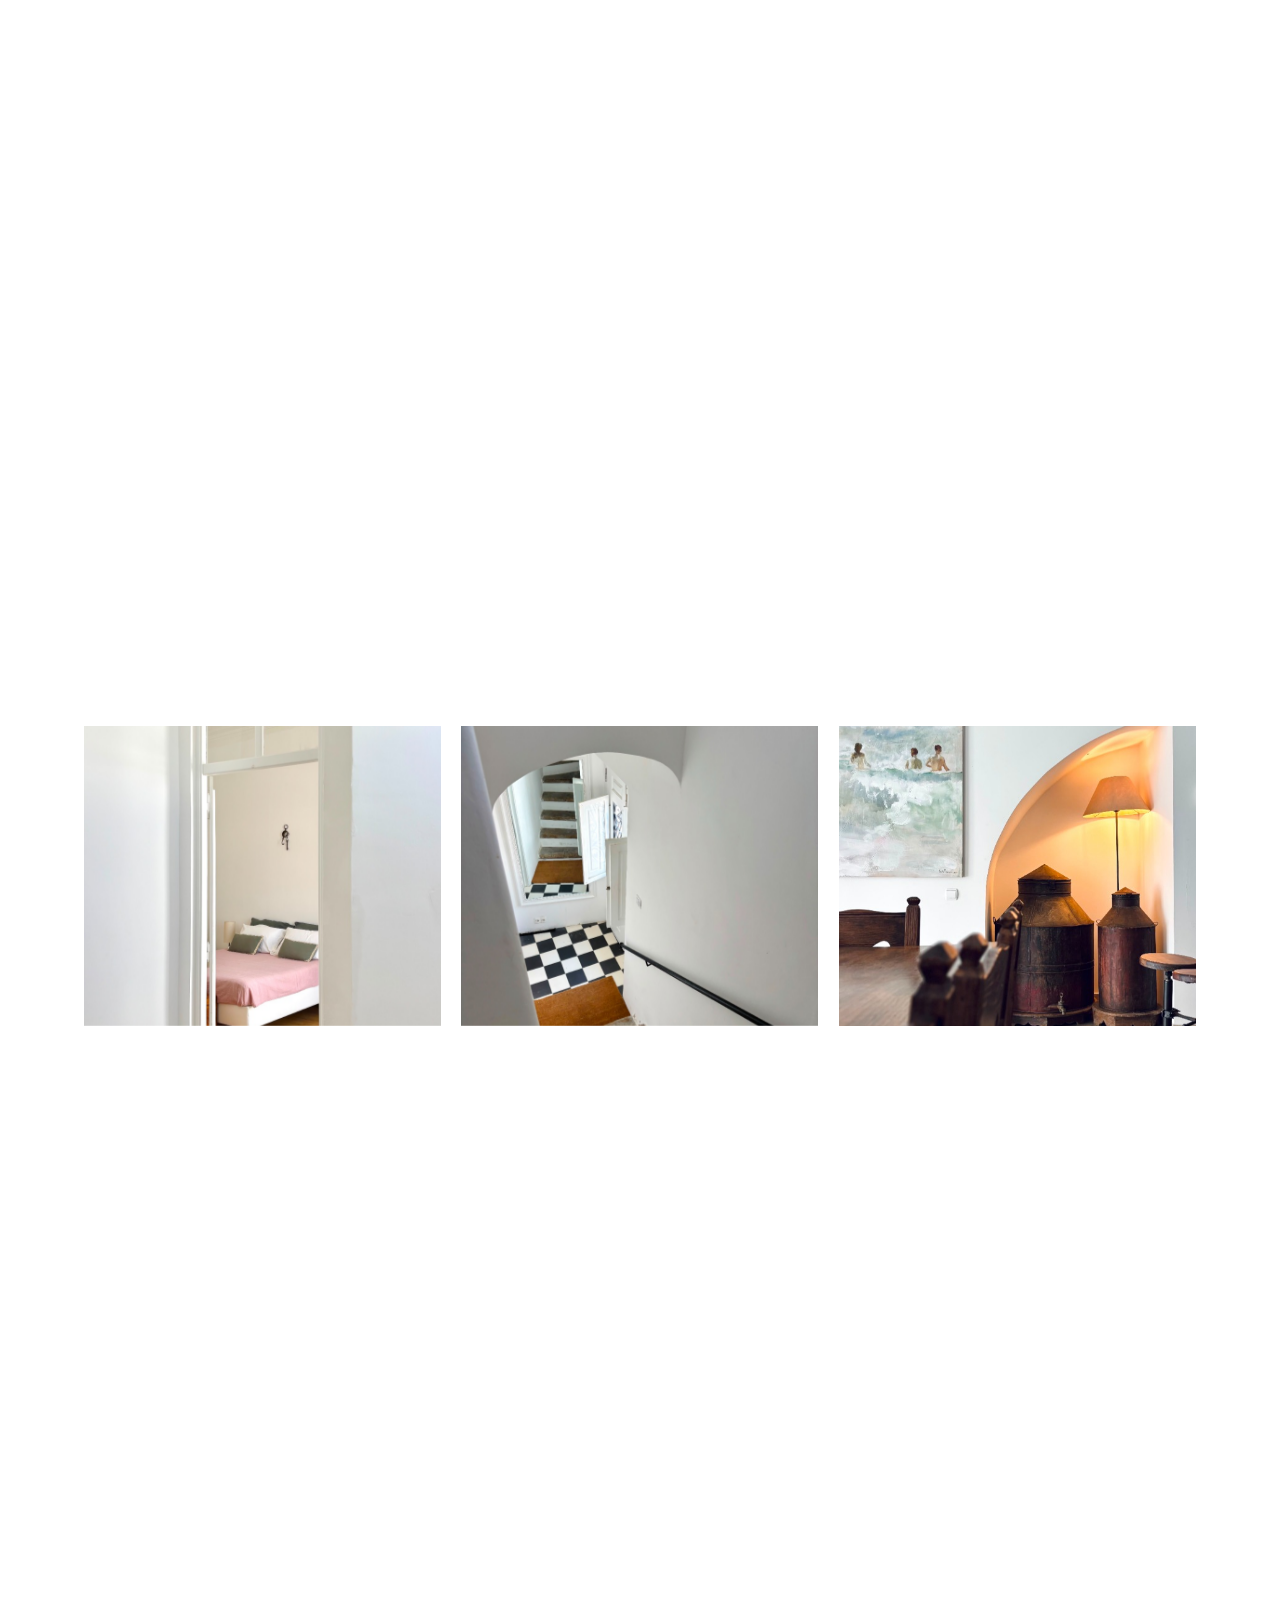
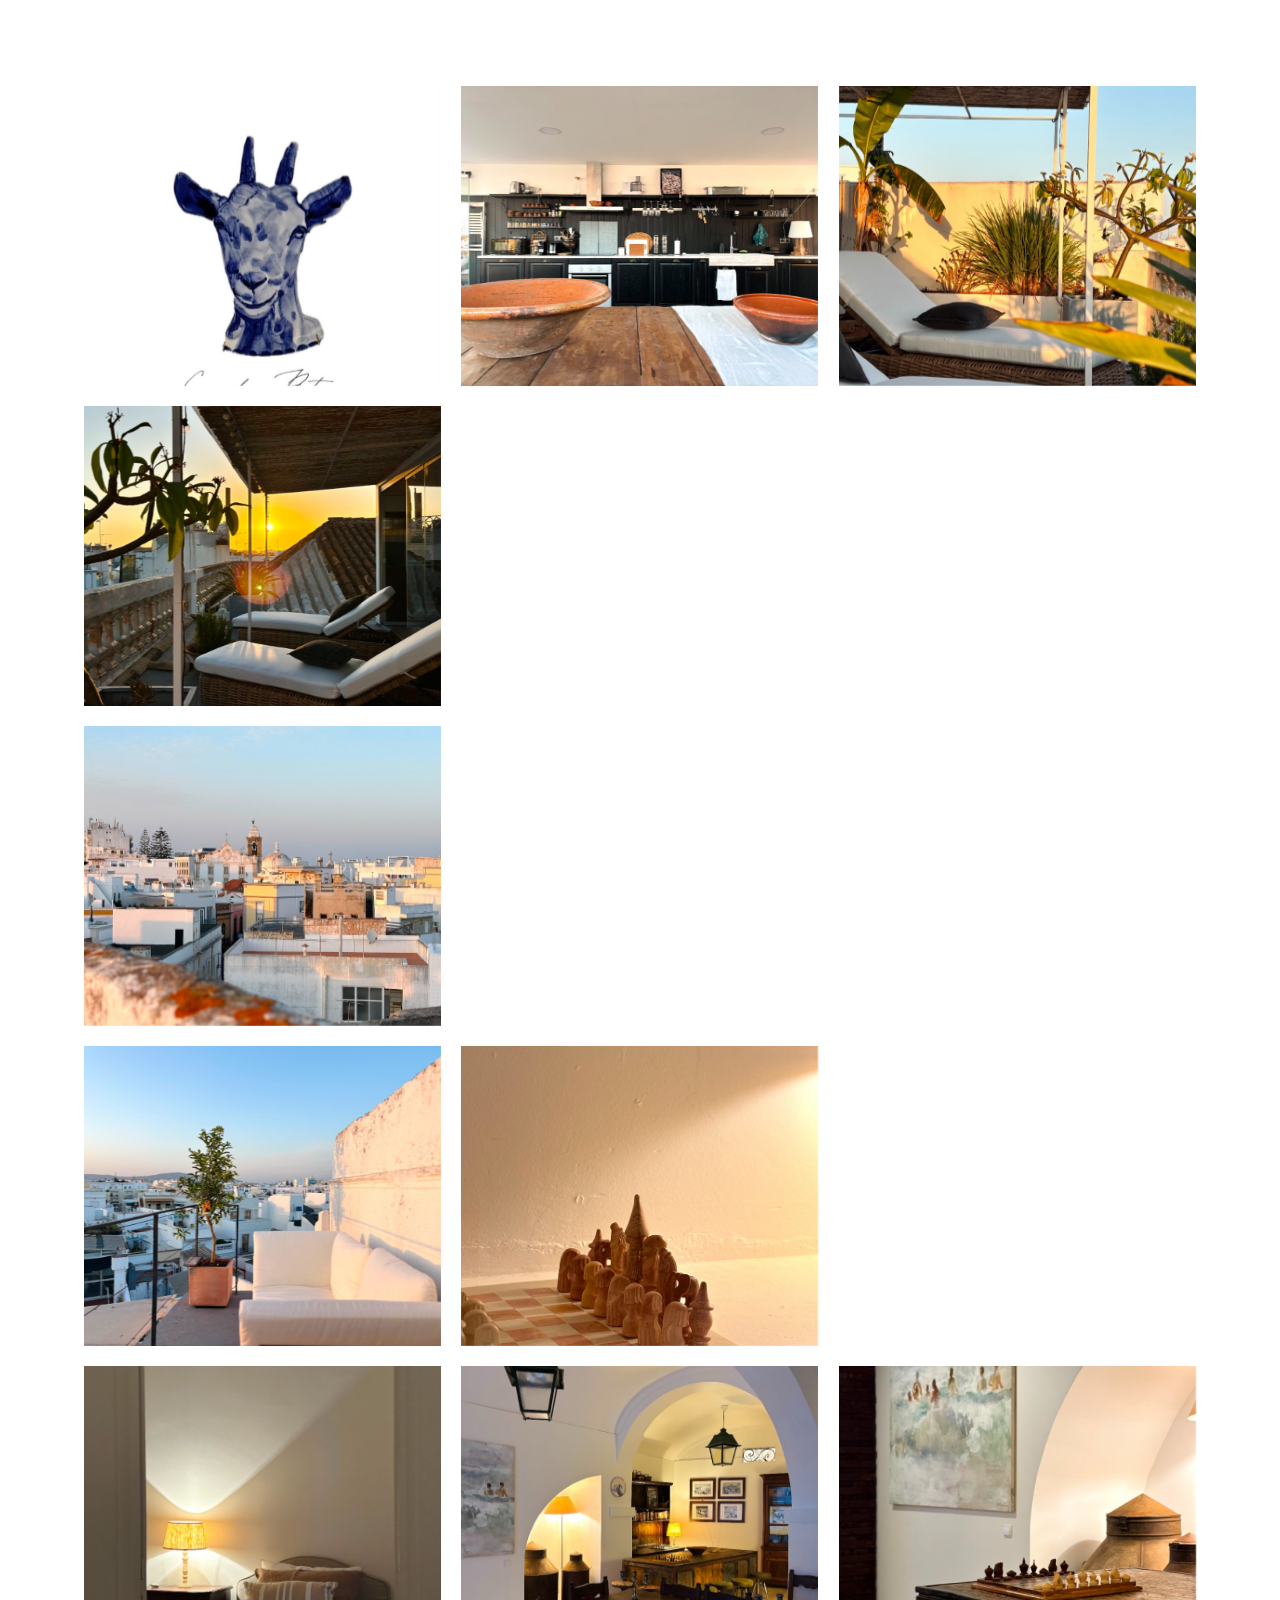
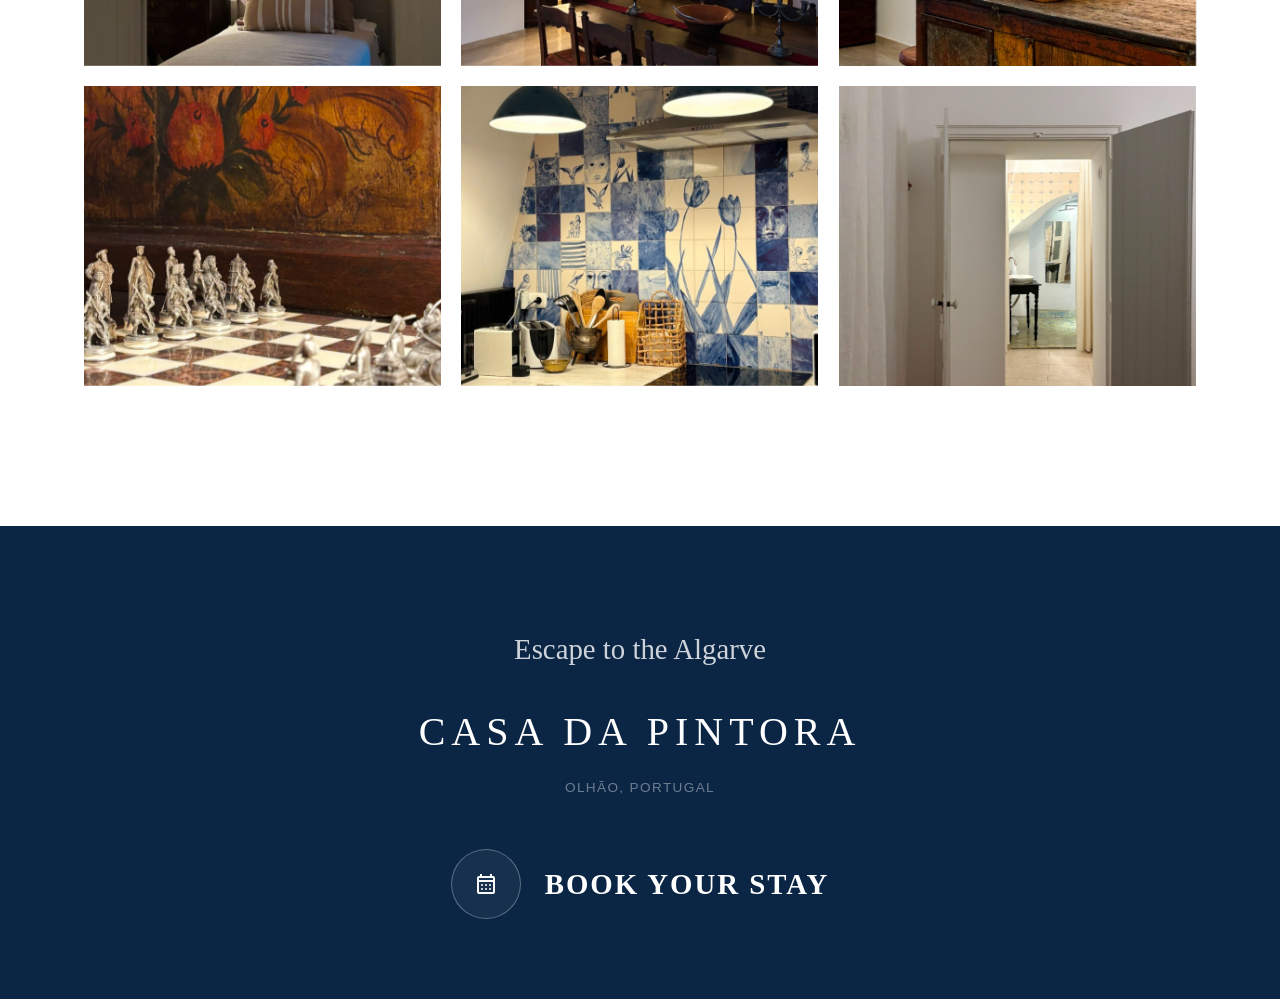
==== commit 13d4dff6: "style: replace Buongiorno Rastellino with Pinyon Script for reliable web rendering" ====
--- a/casa-da-pintora.html
+++ b/casa-da-pintora.html
@@ -20,7 +20,7 @@
   <link rel="stylesheet" href="https://fonts.googleapis.com/css2?family=Material+Symbols+Outlined:opsz,wght,FILL,GRAD@24,400,0,0" />
   
   <!-- Global Styles -->
-  <link rel="stylesheet" href="css/styles.css?v=20">
+  <link rel="stylesheet" href="css/styles.css?v=21">
 </head>
 <body class="detail-page" style="opacity: 0;">
 
--- a/css/styles.css
+++ b/css/styles.css
@@ -11,7 +11,7 @@
   --color-success: #68D391;
 
   /* Typography - Modern Agency Aesthetic */
-  --font-heading: 'Buongiorno Rastellino', serif;
+  --font-heading: 'Pinyon Script', cursive;
   --font-body: 'Montserrat', sans-serif;
 
   /* Layout & Modern Elements */
@@ -1443,7 +1443,7 @@
   border: none !important;
   border-bottom: 1px solid rgba(44, 53, 57, 0.3) !important;
   padding: 10px 0 !important;
-  font-family: 'Buongiorno Rastellino', serif !important;
+  font-family: 'Pinyon Script', cursive !important;
   font-size: 1.1rem !important;
   font-style: italic;
   color: var(--color-charcoal) !important;
@@ -1457,7 +1457,7 @@
 .contact-form .form-group label {
   top: 10px;
   left: 0;
-  font-family: 'Buongiorno Rastellino', serif;
+  font-family: 'Pinyon Script', cursive;
   font-style: italic;
   font-size: 1.1rem;
   color: var(--color-gray);
@@ -1479,7 +1479,7 @@
   color: white !important;
   border: 1px solid var(--color-charcoal) !important;
   padding: 15px 40px;
-  font-family: 'Buongiorno Rastellino', serif;
+  font-family: 'Pinyon Script', cursive;
   font-size: 1rem;
   letter-spacing: 0.1em;
   text-transform: uppercase;
@@ -1590,7 +1590,7 @@
   position: relative;
   z-index: 3;
   color: white;
-  font-family: 'Buongiorno Rastellino', serif;
+  font-family: 'Pinyon Script', cursive;
   font-size: clamp(2.5rem, 6vw, 4.5rem);
   text-shadow: 0 2px 12px rgba(0,0,0,0.5);
   font-weight: 300;
@@ -1699,7 +1699,7 @@
 }
 footer h2 {
   color: white !important;
-  font-family: 'Buongiorno Rastellino', serif !important;
+  font-family: 'Pinyon Script', cursive !important;
   font-weight: 400 !important;
   font-size: 2.5rem !important;
   letter-spacing: 0.15em !important;
@@ -1715,7 +1715,7 @@
   margin-bottom: 10px;
 }
 footer .footer-subtitle {
-  font-family: 'Buongiorno Rastellino', serif !important;
+  font-family: 'Pinyon Script', cursive !important;
   font-size: 1.8rem !important;
   text-transform: none !important;
   letter-spacing: 0 !important;
@@ -1944,7 +1944,7 @@
 }
 
 .btn-creative-text {
-  font-family: 'Buongiorno Rastellino', serif;
+  font-family: 'Pinyon Script', cursive;
   font-size: 1.8rem;
   font-weight: 600;
   color: #fff;
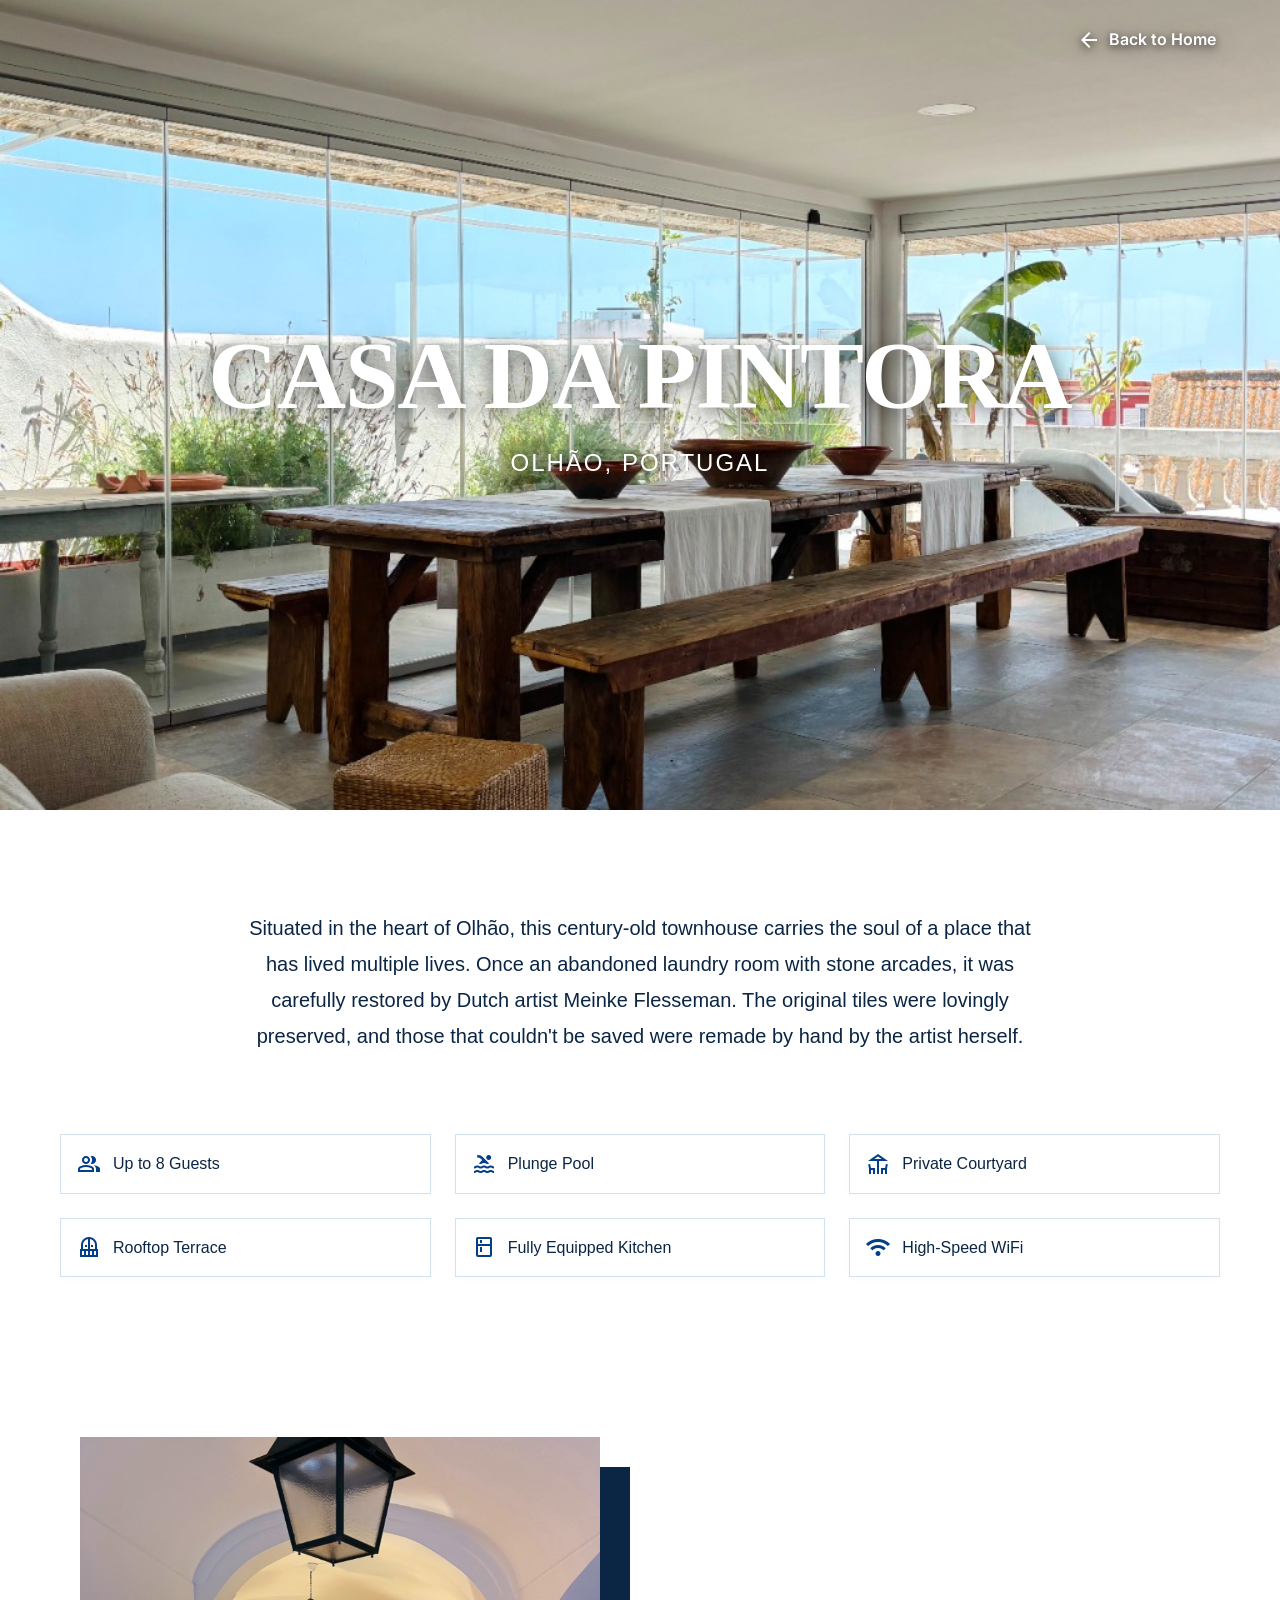
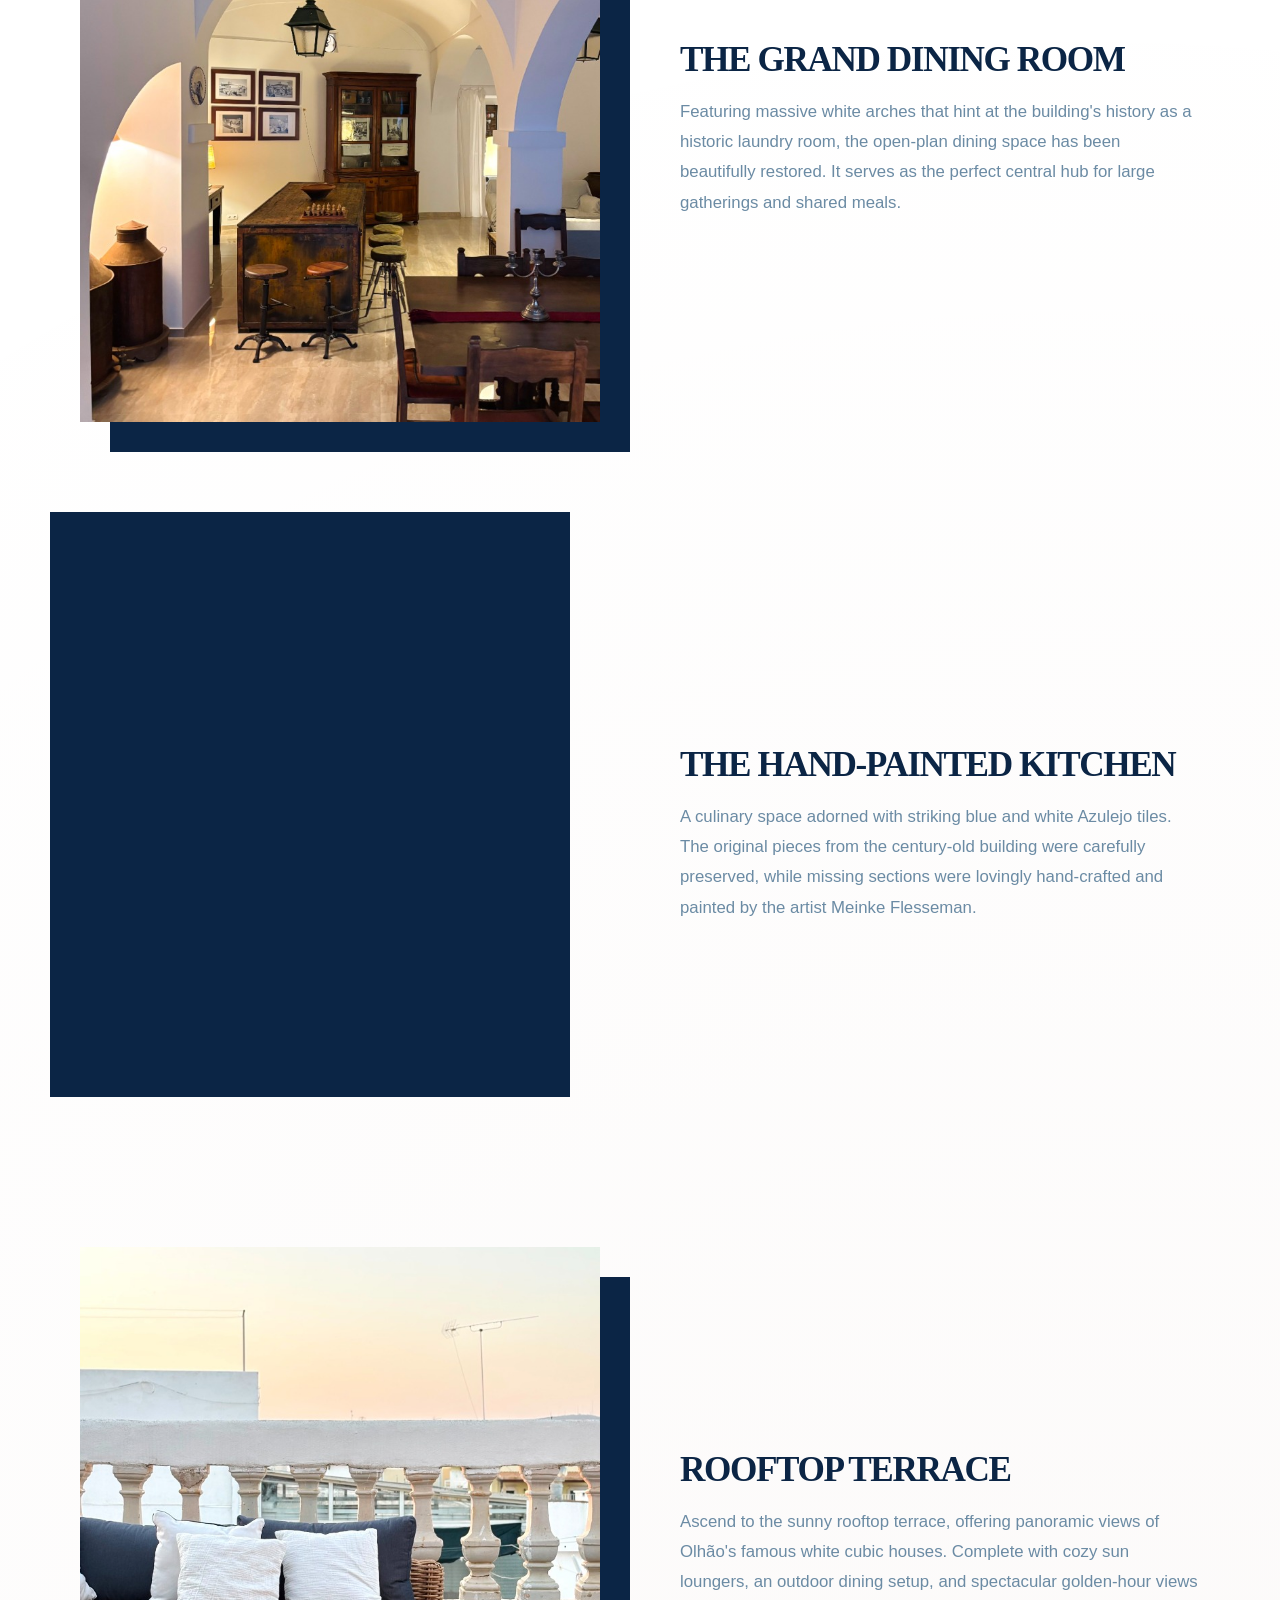
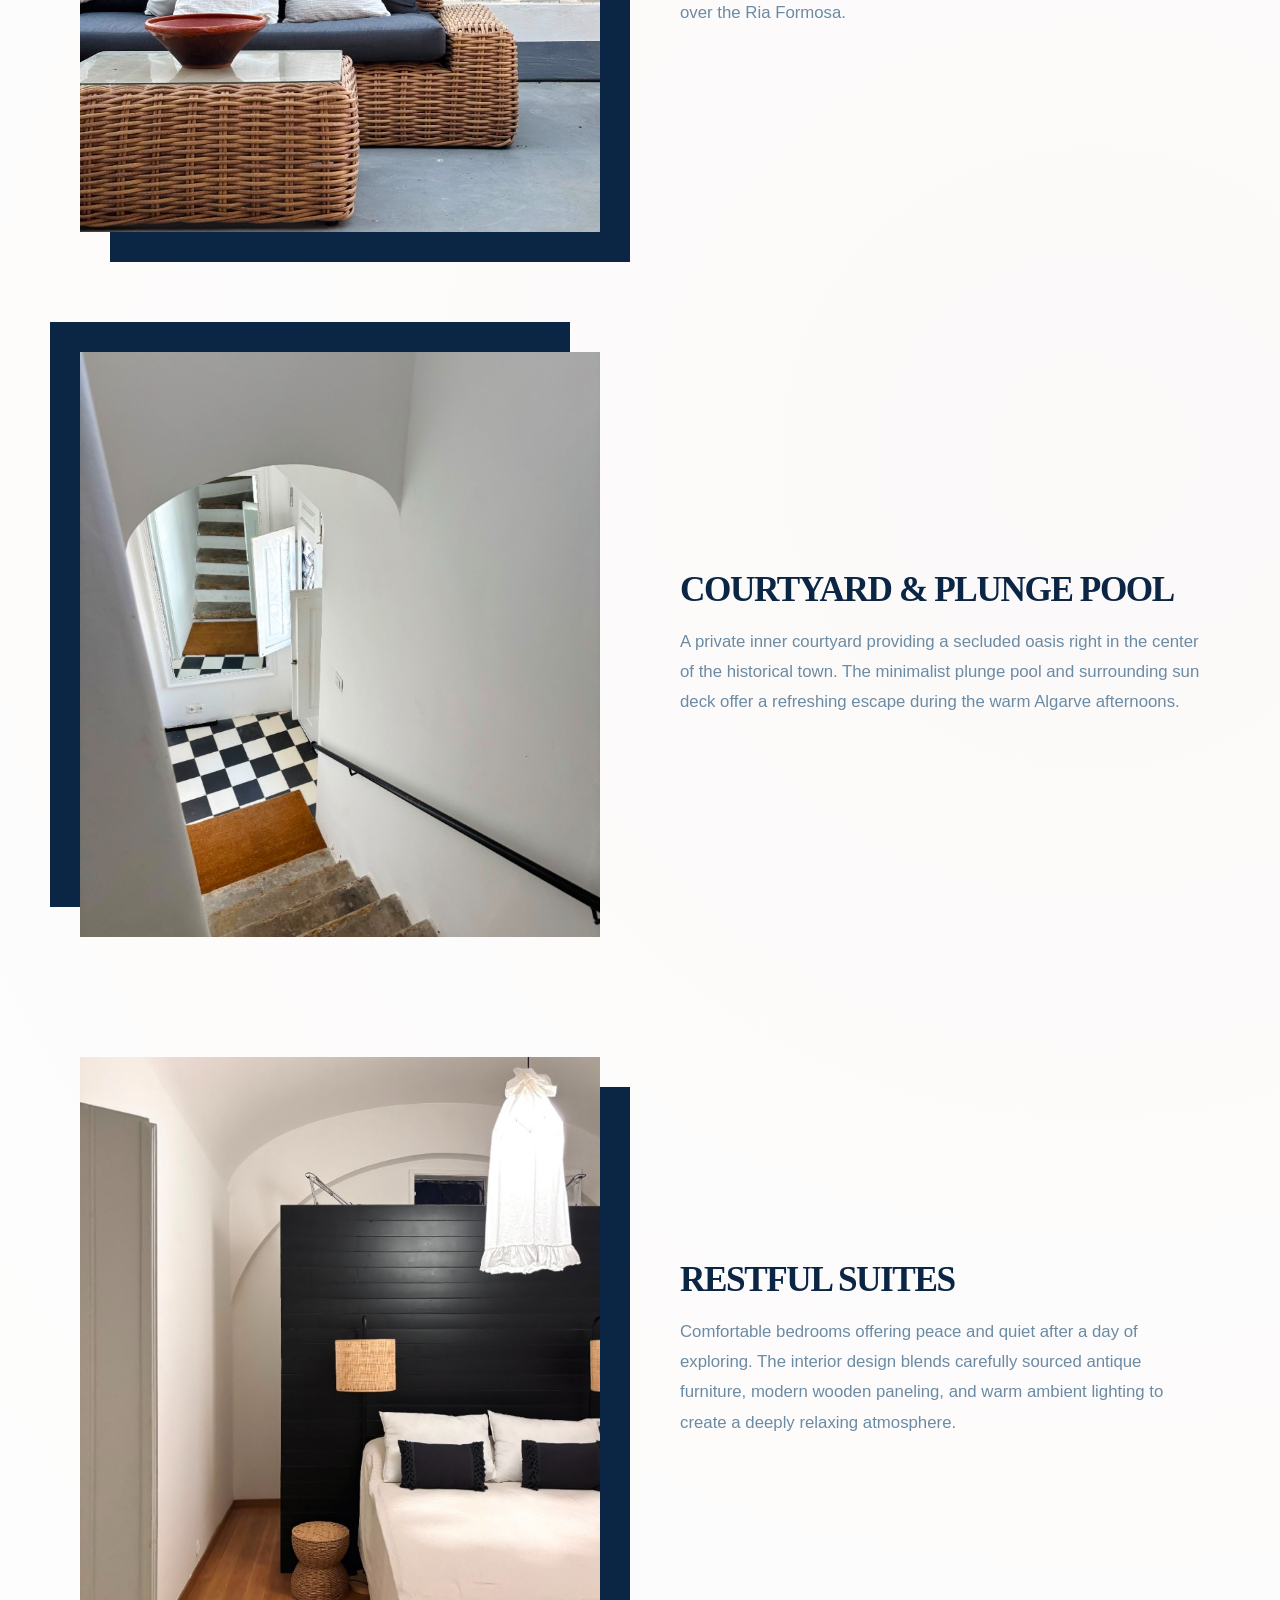
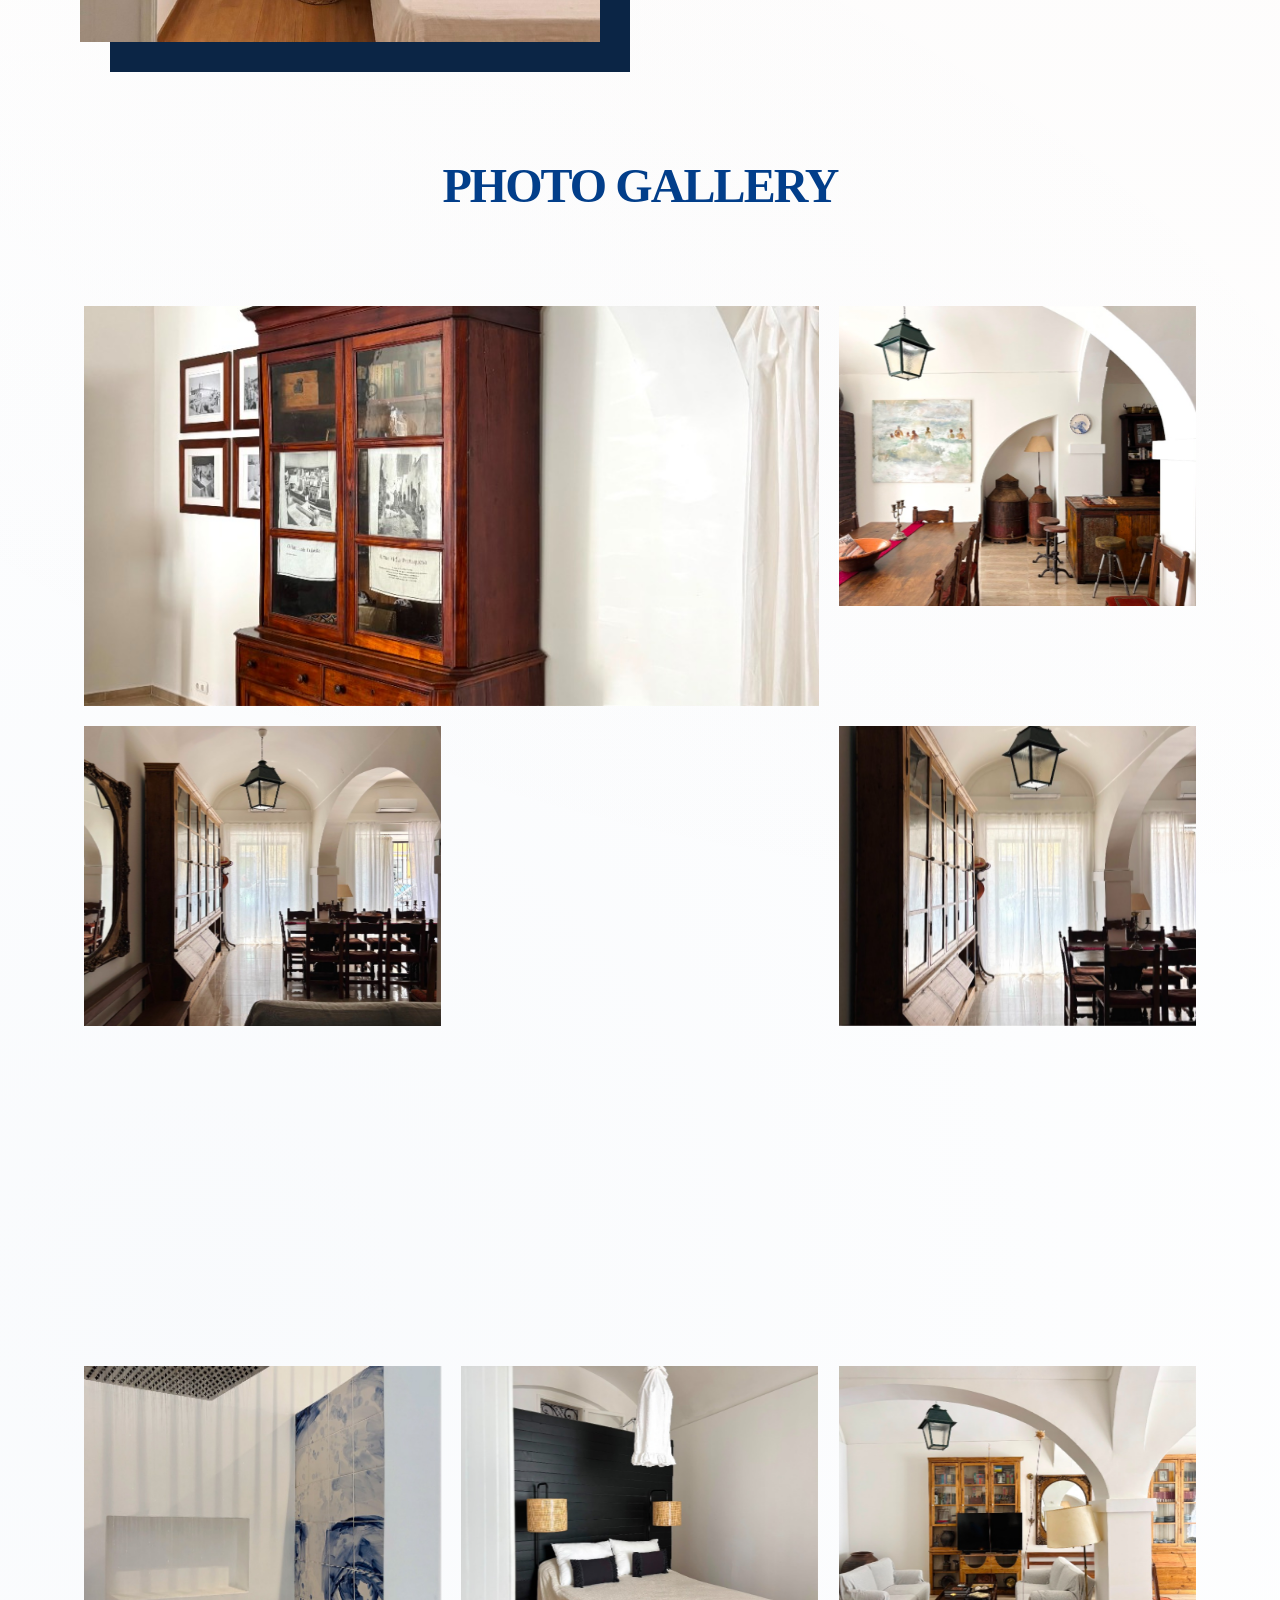
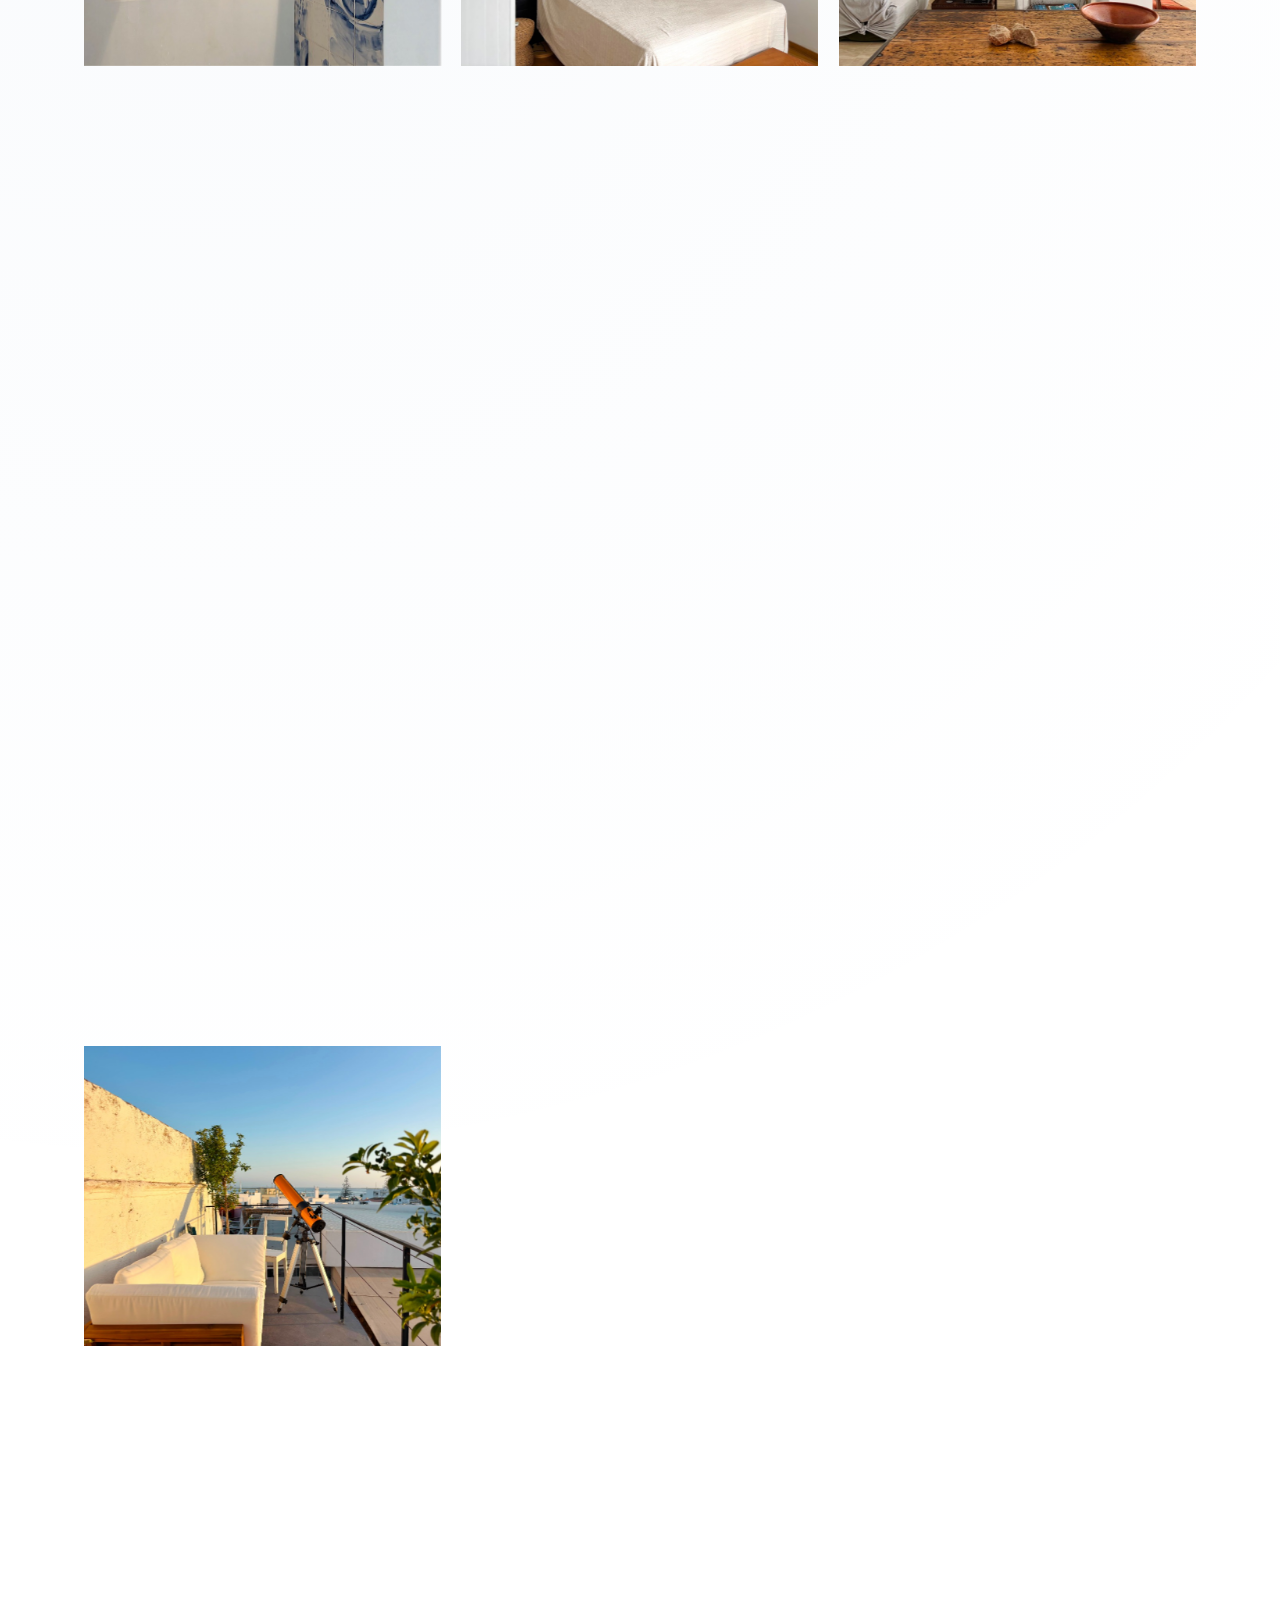
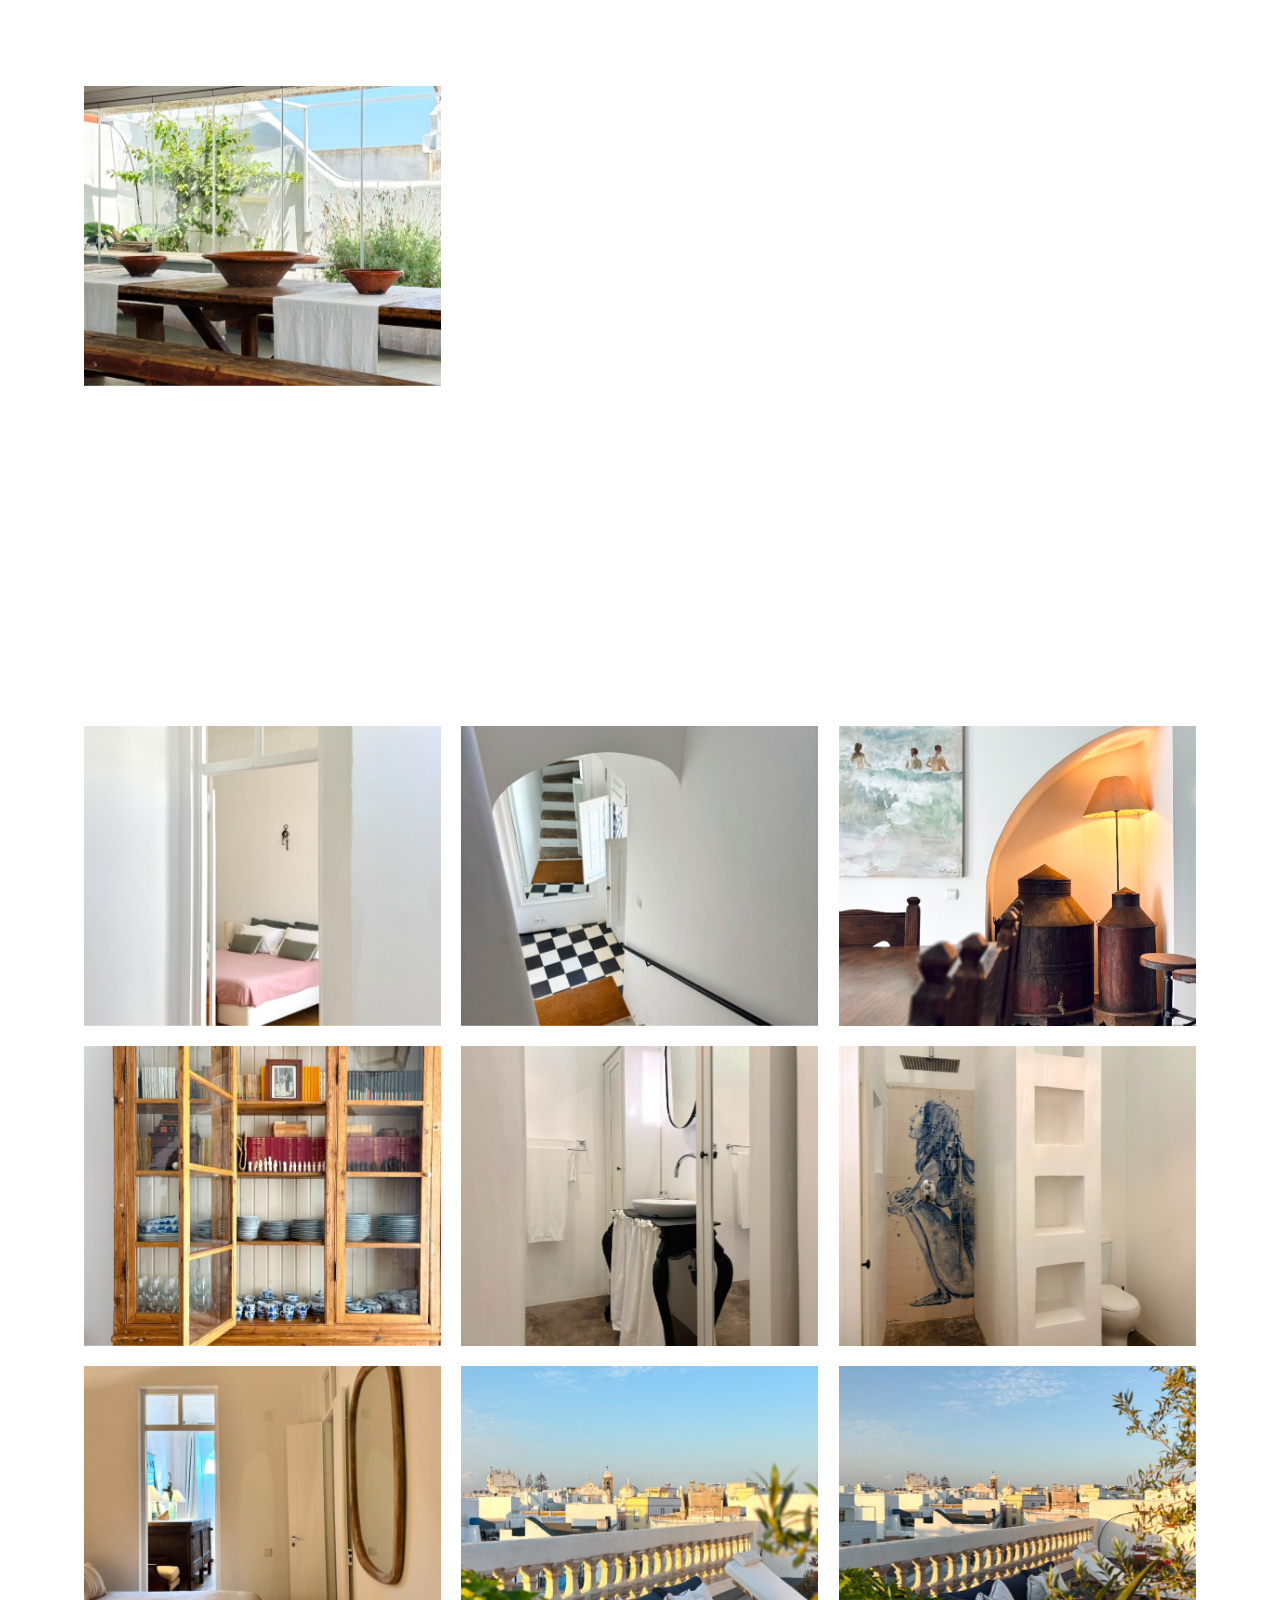
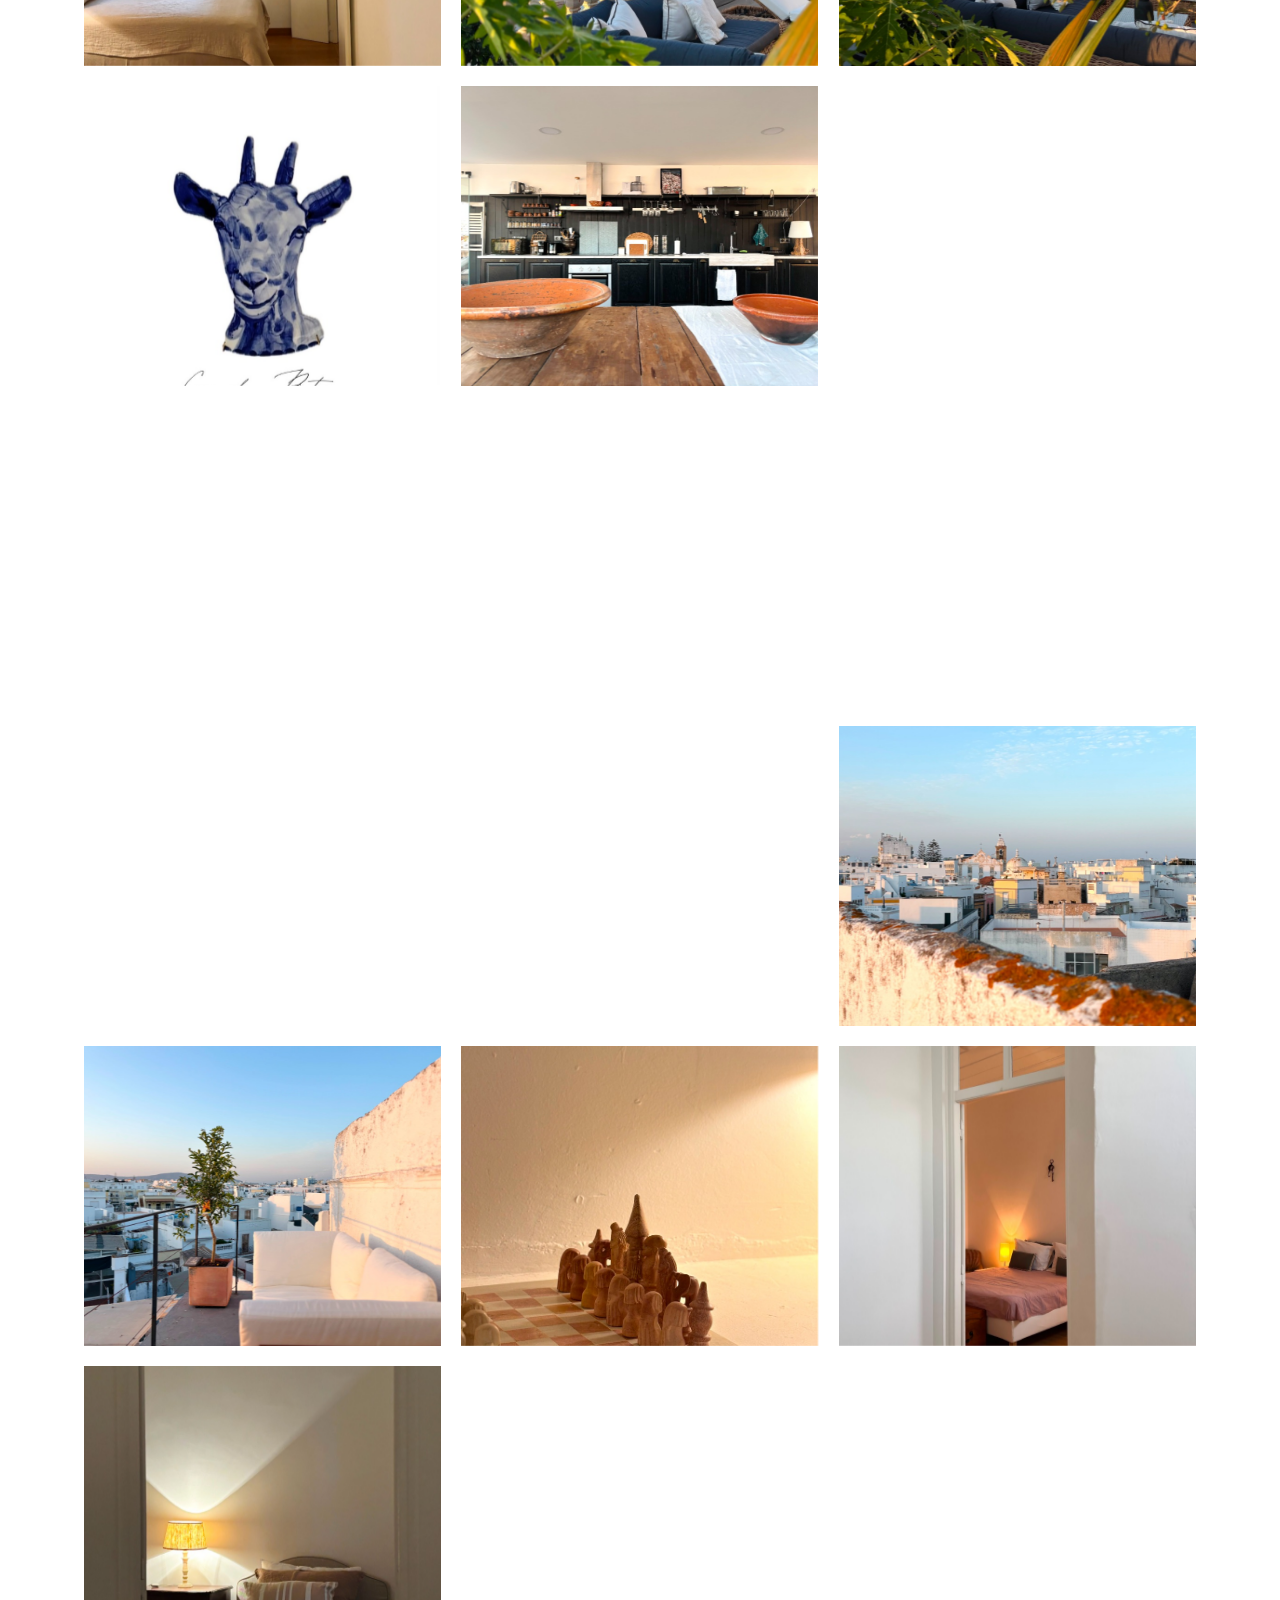
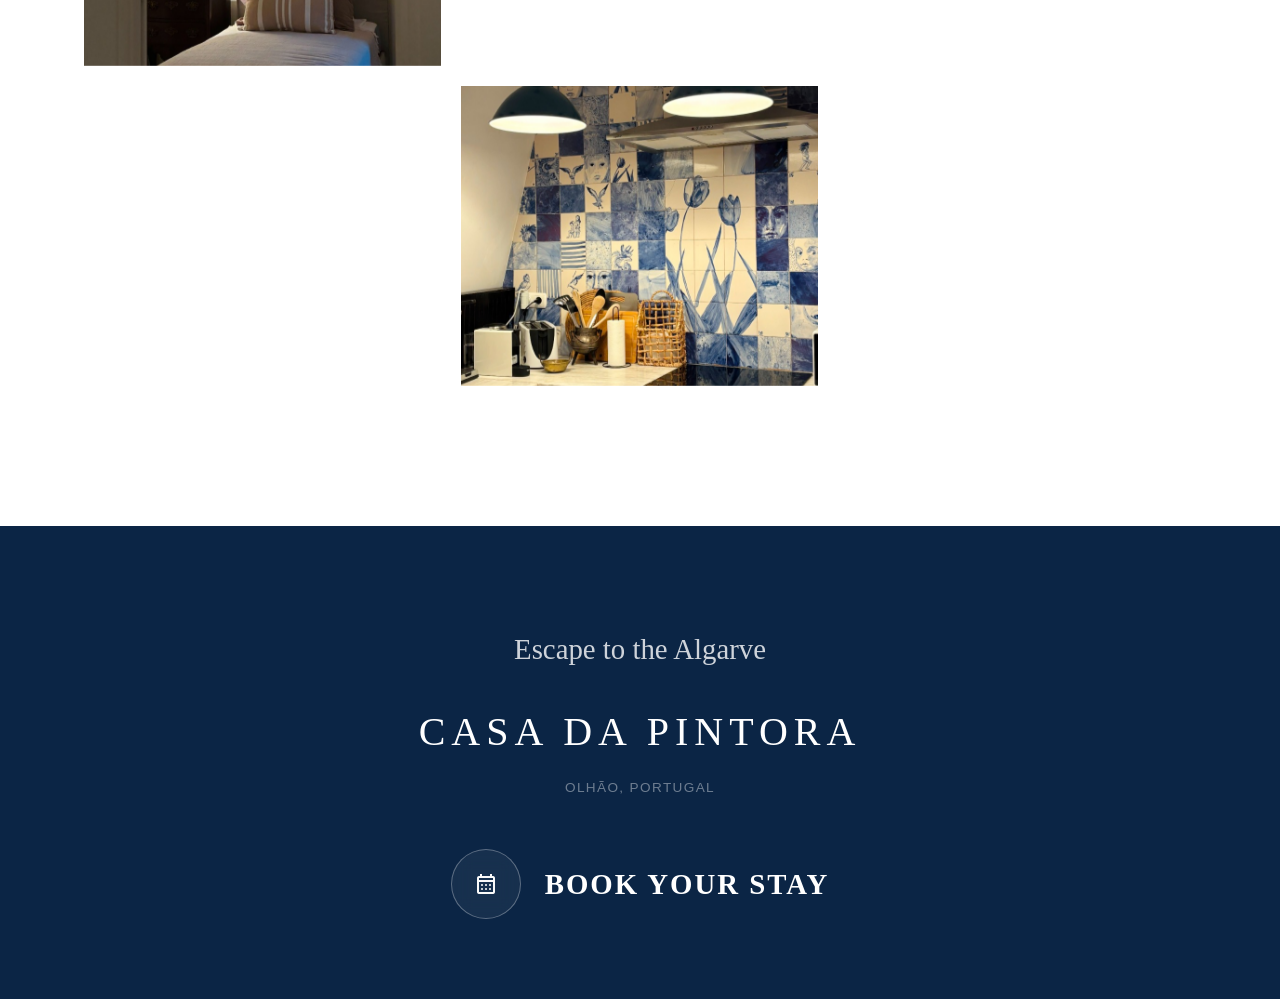
==== commit 965beca3: "style: reduce padding, fonts and image heights to give layout more breathing room" ====
--- a/casa-da-pintora.html
+++ b/casa-da-pintora.html
@@ -20,7 +20,7 @@
   <link rel="stylesheet" href="https://fonts.googleapis.com/css2?family=Material+Symbols+Outlined:opsz,wght,FILL,GRAD@24,400,0,0" />
   
   <!-- Global Styles -->
-  <link rel="stylesheet" href="css/styles.css?v=21">
+  <link rel="stylesheet" href="css/styles.css?v=22">
 </head>
 <body class="detail-page" style="opacity: 0;">
 
--- a/css/styles.css
+++ b/css/styles.css
@@ -229,7 +229,7 @@
 }
 
 .hero-title-top {
-  font-size: clamp(3rem, 6vw, 6rem);
+  font-size: clamp(2.5rem, 8vw, 6rem);
   line-height: 0.9;
   margin: 0;
   position: relative;
@@ -271,7 +271,7 @@
 }
 
 .hero-title-bottom {
-  font-size: clamp(3rem, 6vw, 6rem);
+  font-size: clamp(2.5rem, 8vw, 6rem);
   line-height: 0.9;
   margin: 0;
   position: relative;
@@ -458,7 +458,7 @@
 }
 
 .contact-card-info h3 {
-  font-size: 1.25rem;
+  font-size: clamp(1.05rem, 3vw, 1.25rem);
   font-weight: 600;
   margin-bottom: 0.2rem;
   text-transform: none;
@@ -740,7 +740,7 @@
   justify-content: space-between;
   align-items: center;
   font-weight: 600;
-  font-size: 1.25rem;
+  font-size: clamp(1.05rem, 3vw, 1.25rem);
   cursor: pointer;
   color: var(--color-charcoal);
   transition: var(--transition);
@@ -1657,7 +1657,7 @@
 .pintora-theme .journal-item h3 {
   color: white;
   margin-bottom: 10px;
-  font-size: 1.25rem;
+  font-size: clamp(1.05rem, 3vw, 1.25rem);
   letter-spacing: normal;
 }
 .pintora-theme .journal-item p {
@@ -1764,7 +1764,7 @@
 }
 .mc-hero-content h1 {
   text-shadow: 0 4px 20px rgba(0,0,0,0.6);
-  font-size: clamp(3rem, 6vw, 6rem);
+  font-size: clamp(2.5rem, 8vw, 6rem);
   margin-bottom: 20px;
   color: #fff;
   letter-spacing: -1px;
@@ -1787,7 +1787,7 @@
   max-width: 800px;
   margin: 0 auto 80px;
   text-align: center;
-  font-size: 1.25rem;
+  font-size: clamp(1.05rem, 3vw, 1.25rem);
   line-height: 1.8;
   color: var(--color-charcoal);
 }
@@ -1795,10 +1795,13 @@
 .mc-zigzag {
   display: flex;
   flex-direction: column;
-  gap: 120px;
+  gap: 80px;
   max-width: 1200px;
   margin: 0 auto;
-  padding: 0 20px;
+  padding: 0 24px;
+}
+@media (min-width: 900px) {
+  .mc-zigzag { gap: 120px; padding: 0 40px; }
 }
 
 .mc-zigzag-row {
@@ -1824,8 +1827,11 @@
 .mc-zigzag-img-wrapper {
   position: relative;
   width: 100%;
-  height: 65vh;
-  min-height: 450px;
+  height: 50vh;
+  min-height: 300px;
+}
+@media (min-width: 900px) {
+  .mc-zigzag-img-wrapper { height: 65vh; min-height: 450px; }
 }
 
 .mc-zigzag-img-wrapper.with-blue-square::before {
@@ -1878,7 +1884,7 @@
 }
 
 .mc-zigzag-text h3 {
-  font-size: 2.2rem;
+  font-size: clamp(1.6rem, 5vw, 2.2rem);
   margin-bottom: 20px;
   color: var(--color-charcoal);
 }
@@ -1918,7 +1924,7 @@
 @media (max-width: 900px) {
   .mc-gallery-grid {
     grid-template-columns: 1fr;
-    grid-auto-rows: 300px;
+    grid-auto-rows: 220px;
   }
   .mc-gallery-item-1, .mc-gallery-item-2, .mc-gallery-item-3, .mc-gallery-item-4, .mc-gallery-item-5 {
     grid-column: span 1;
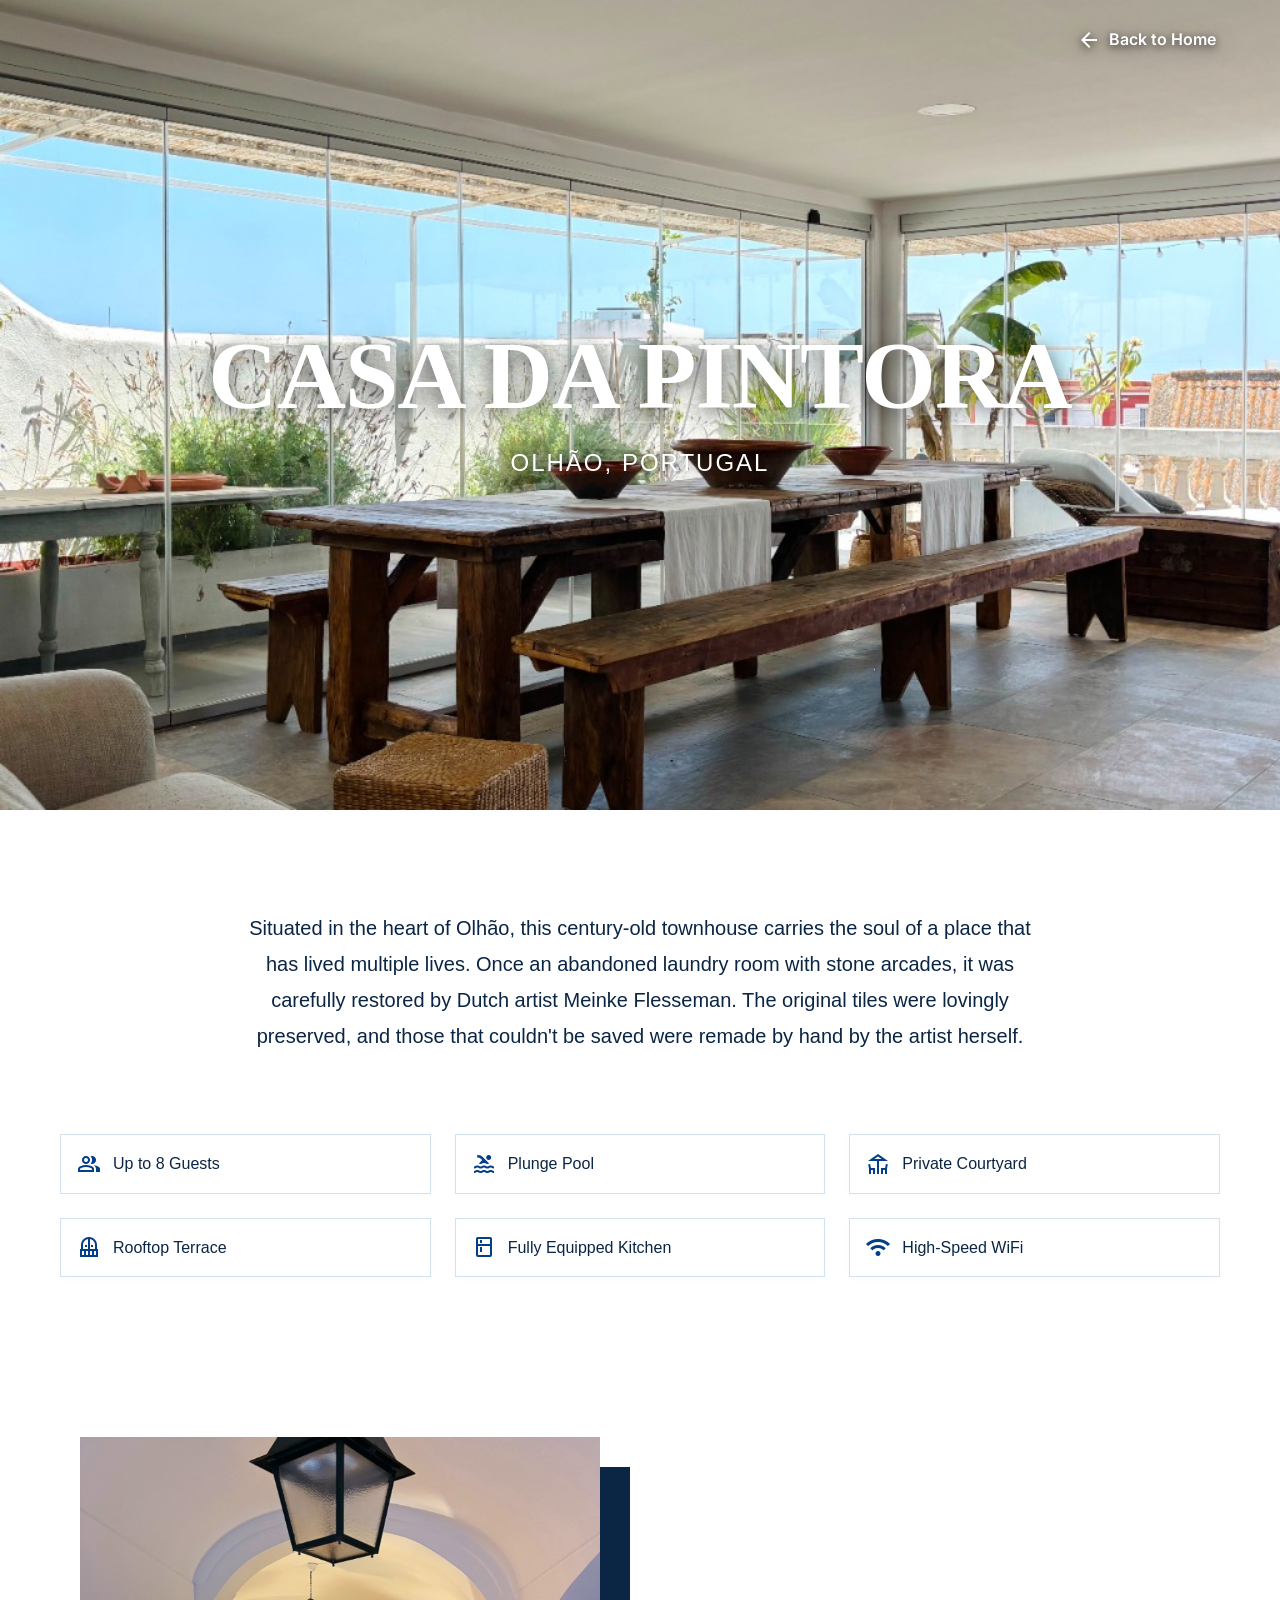
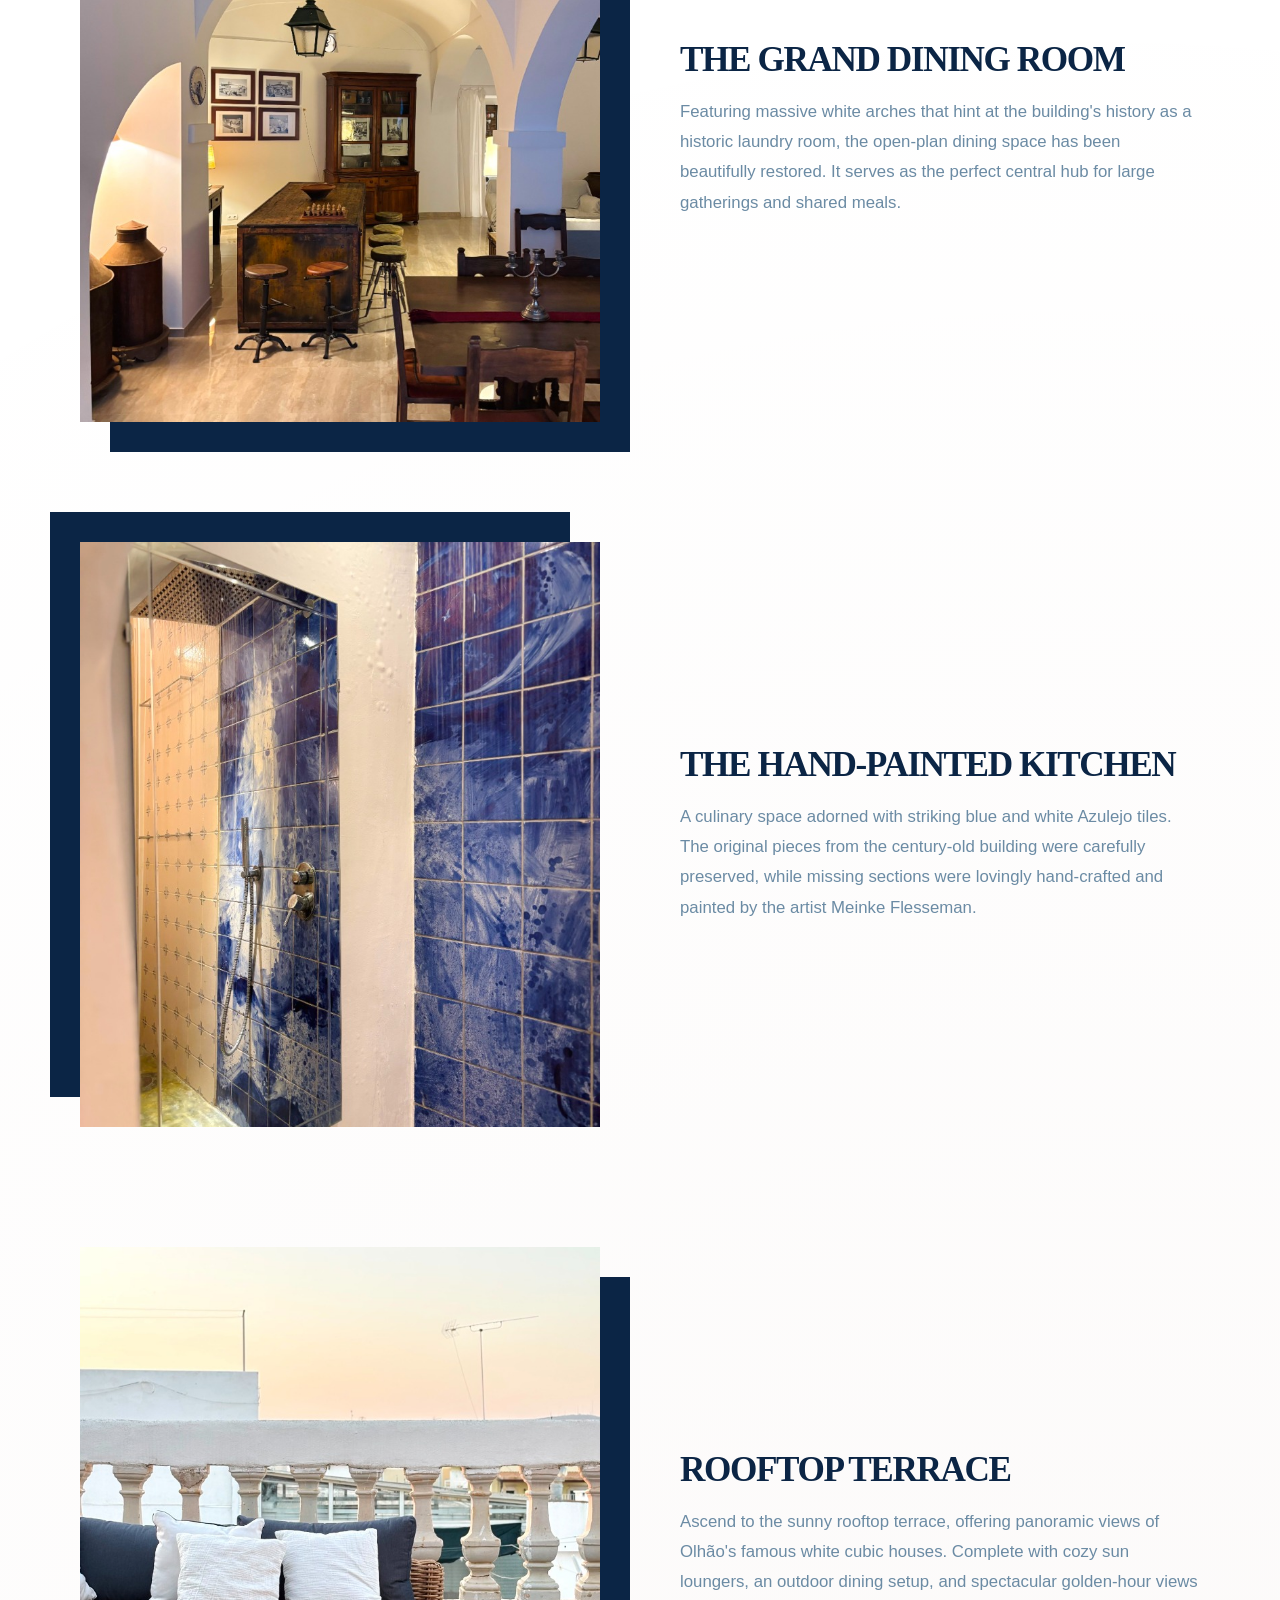
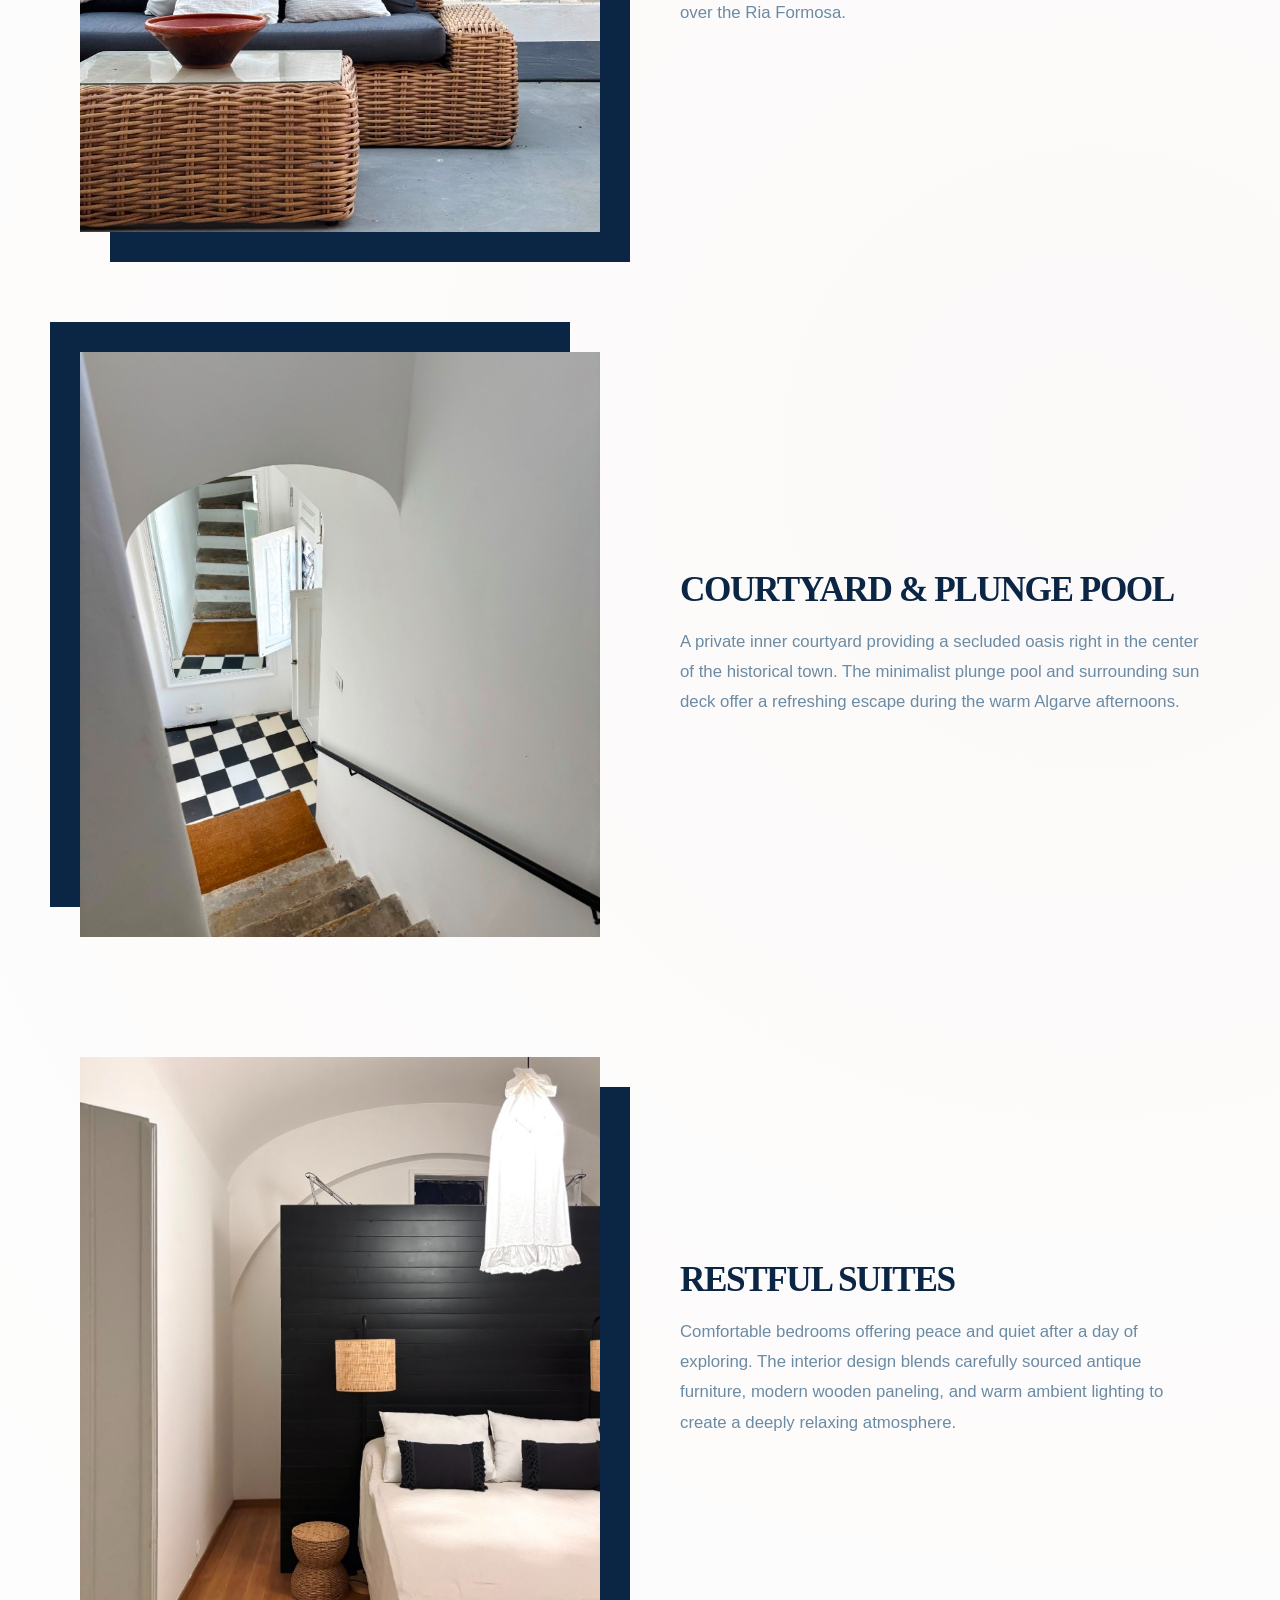
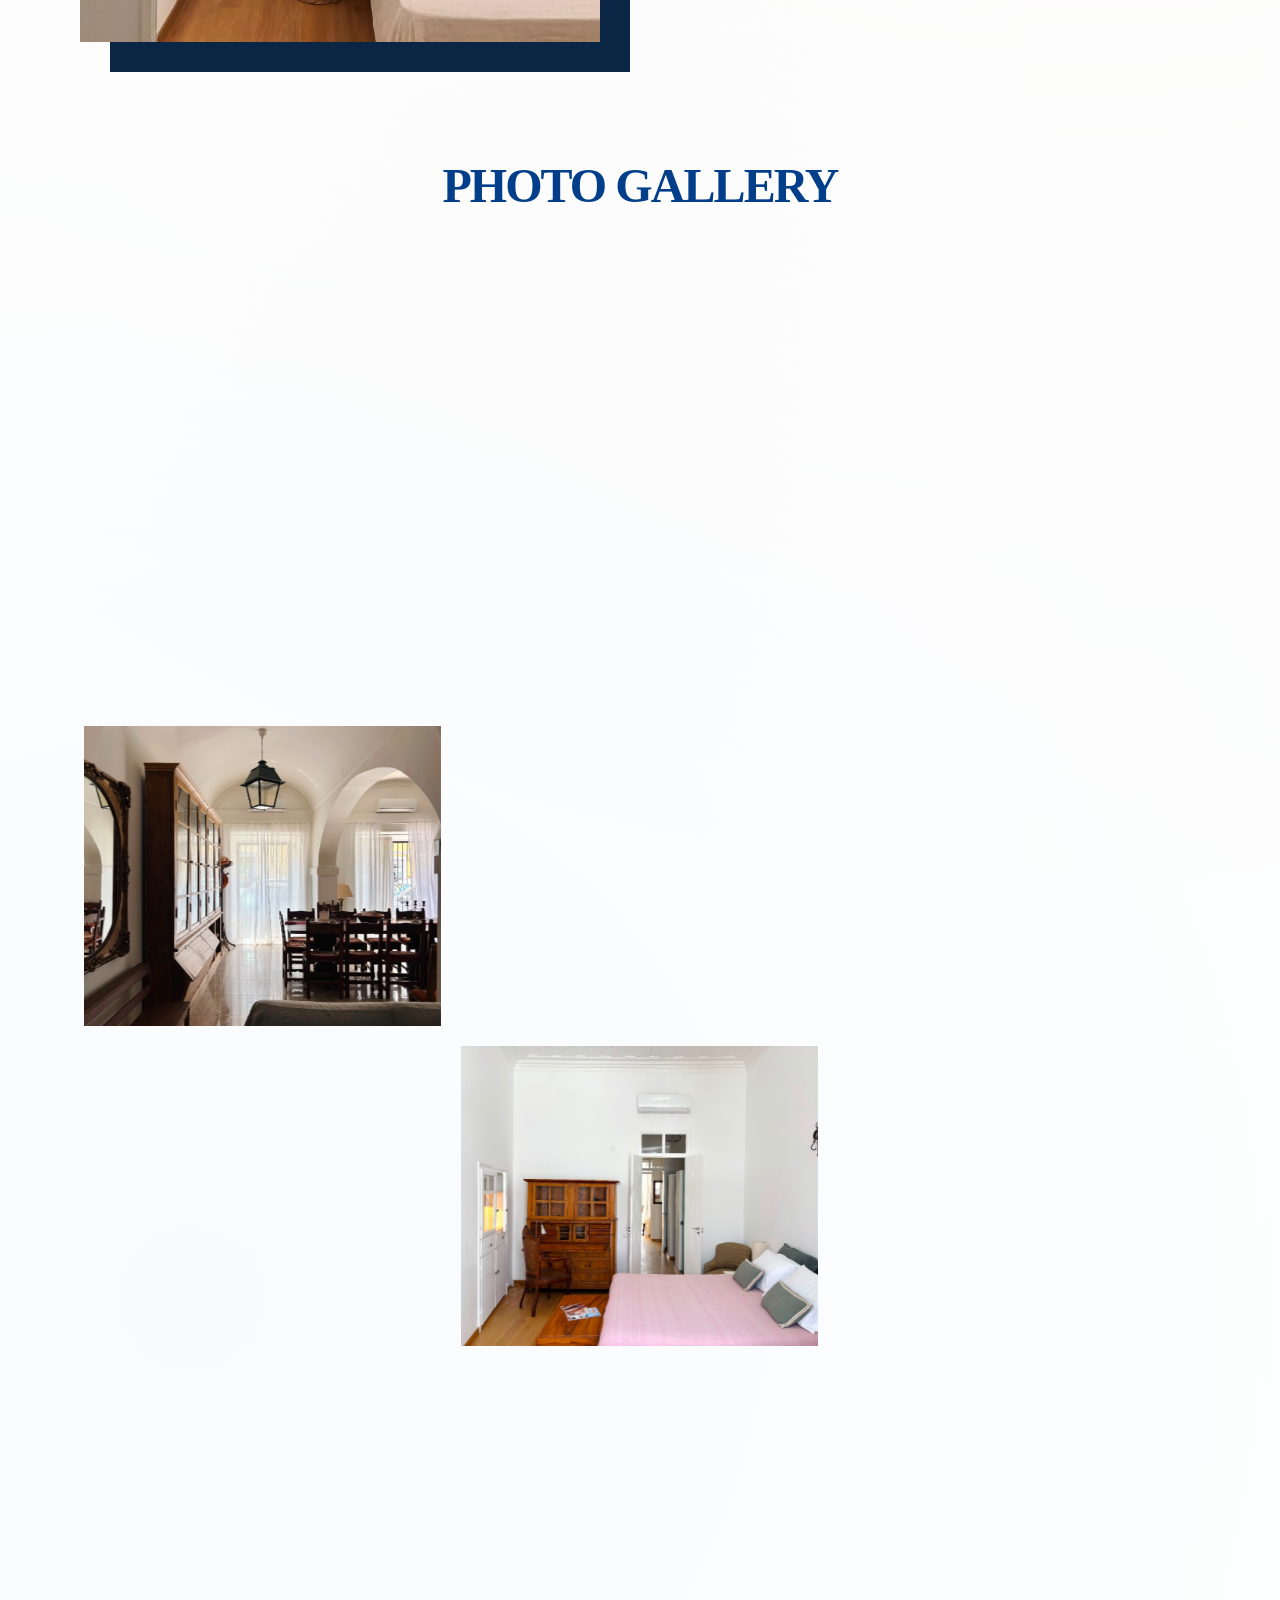
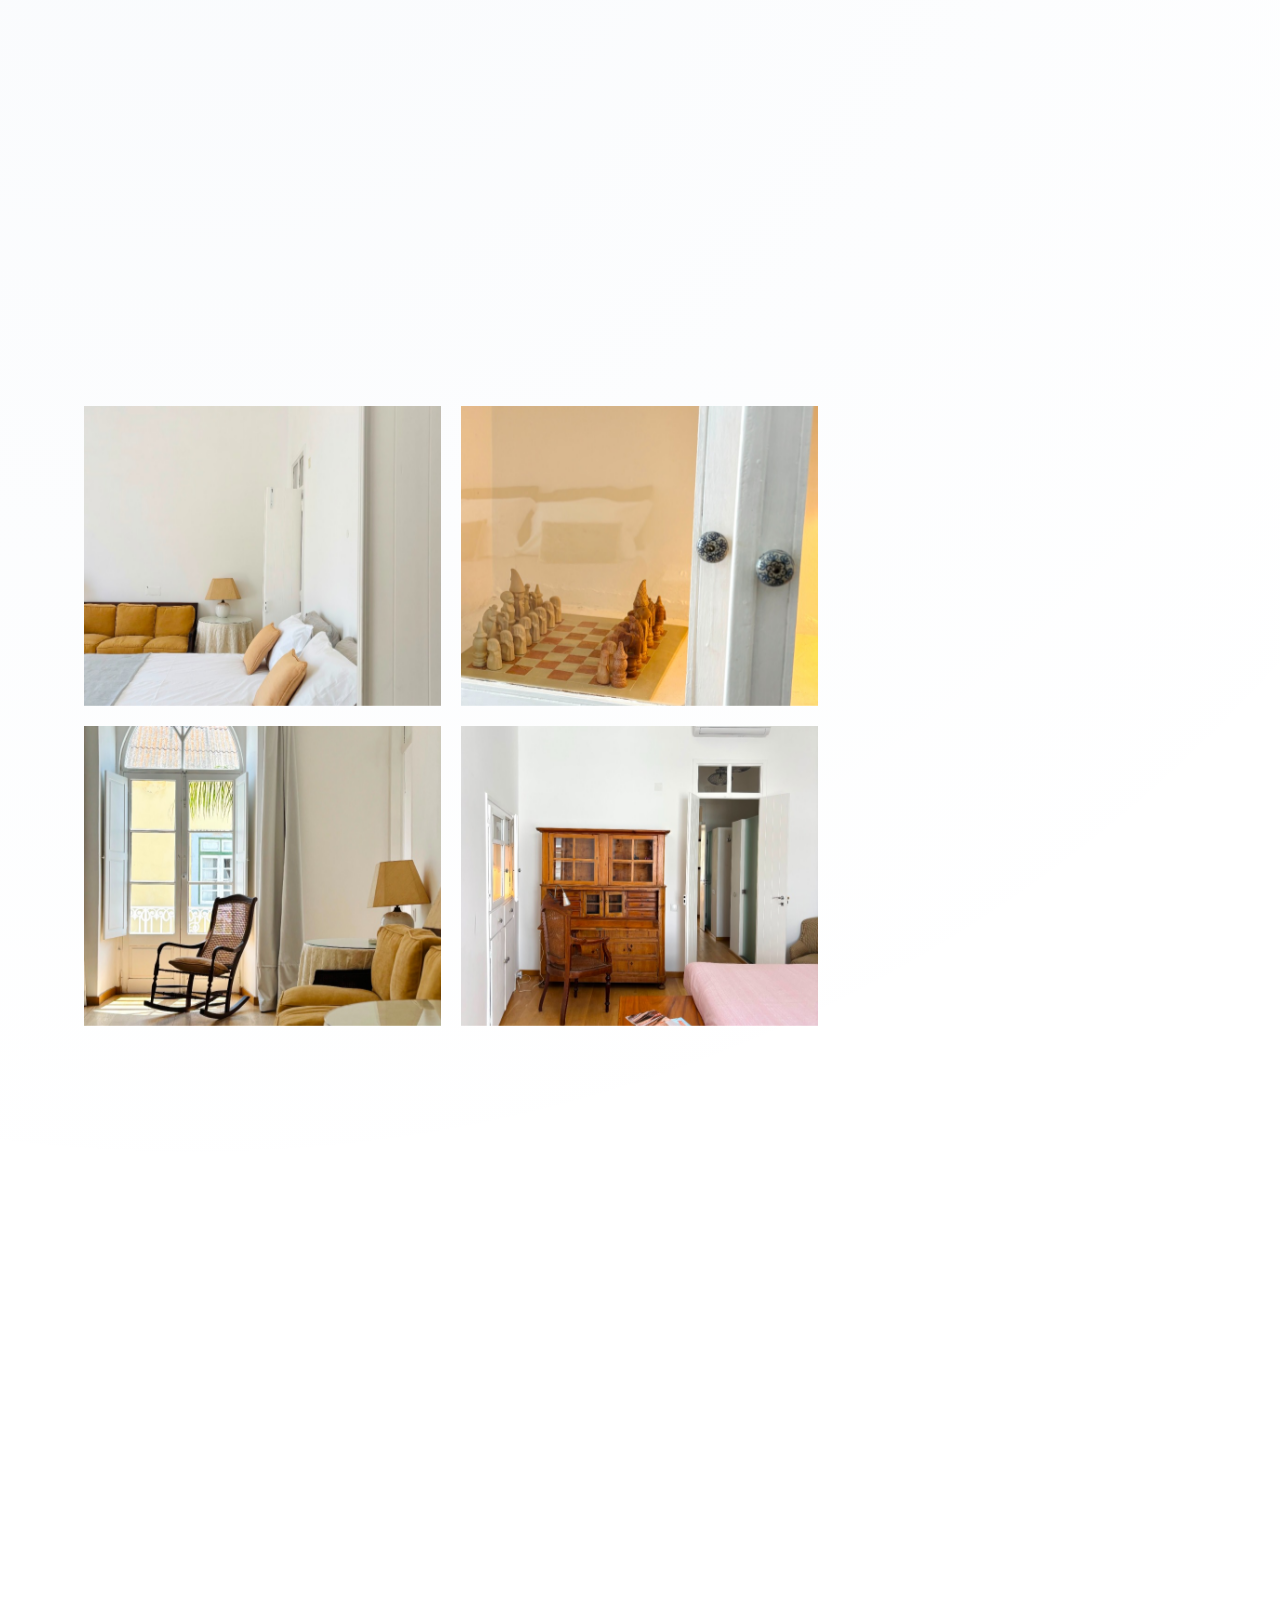
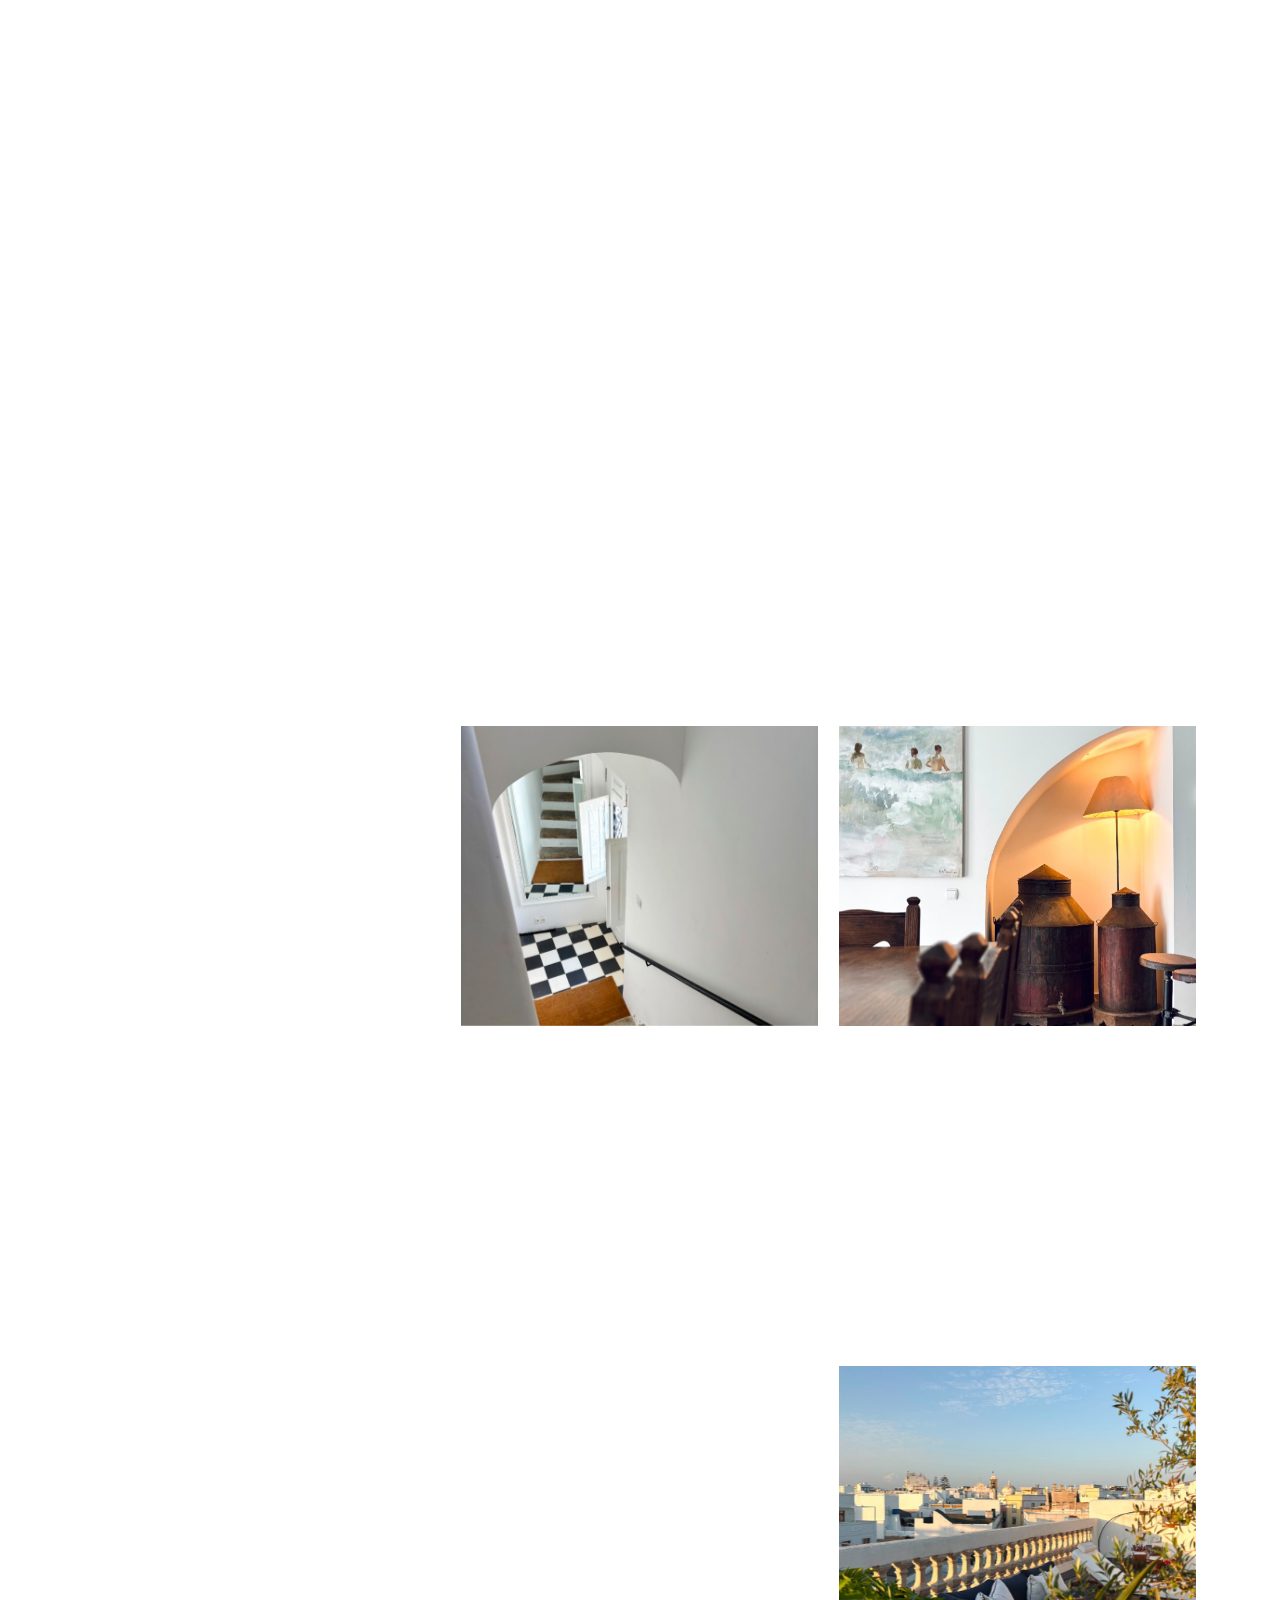
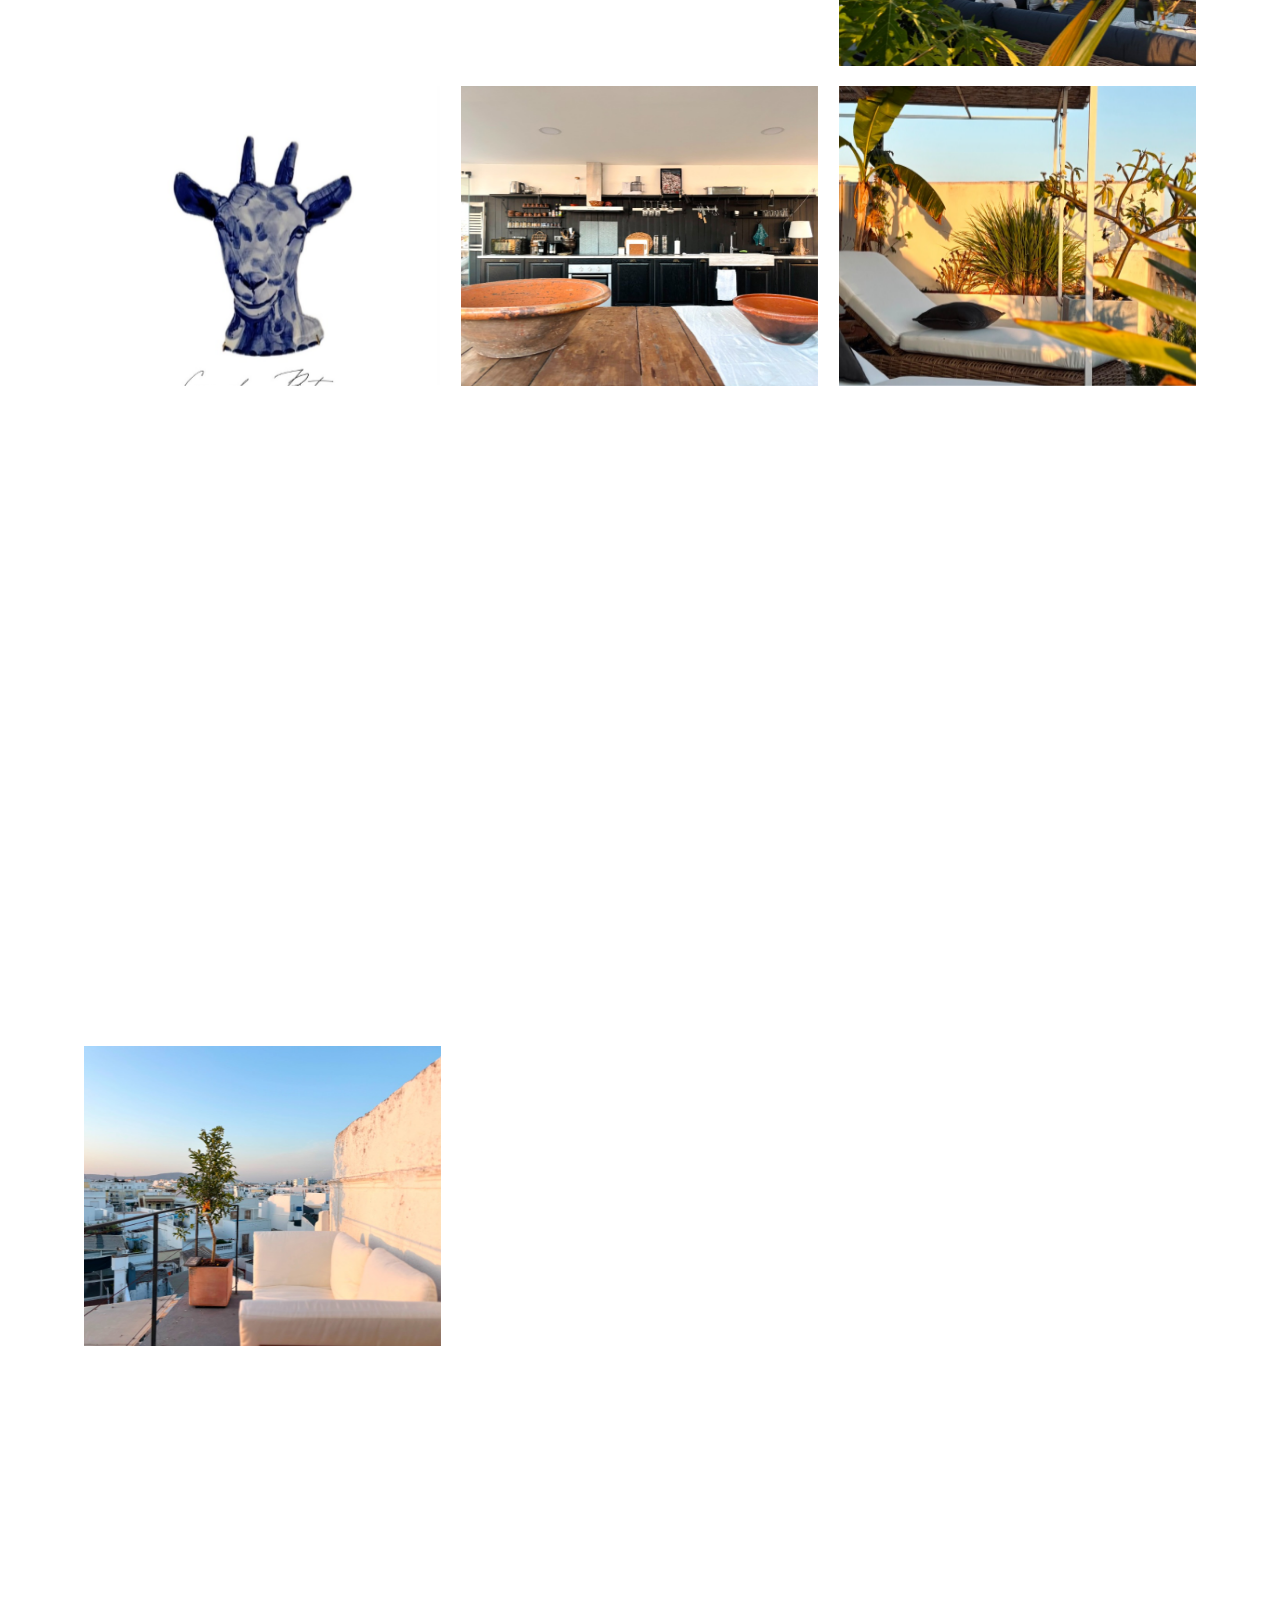
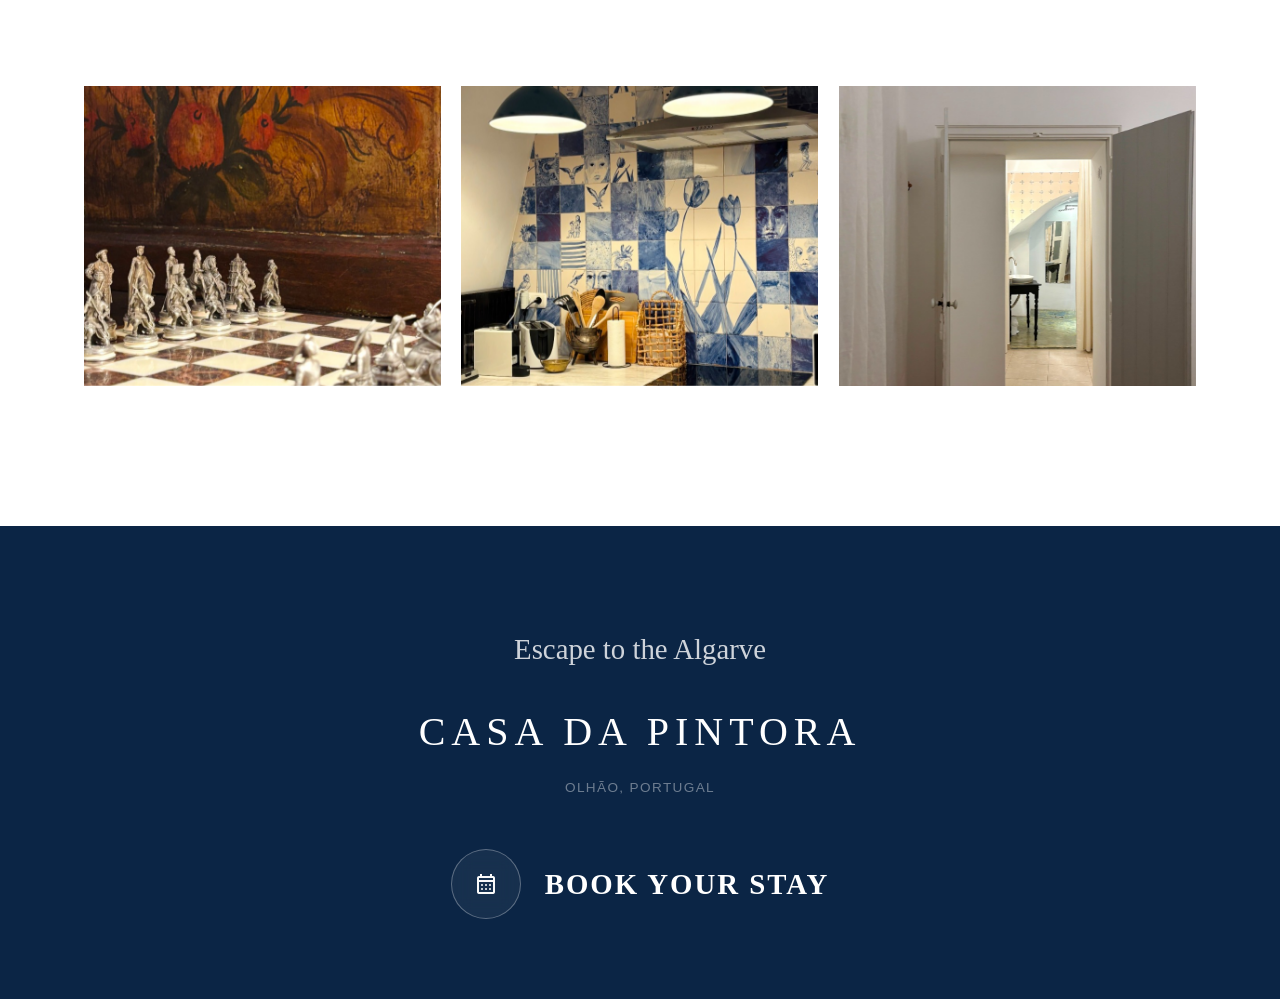
==== commit 868c0a2c: "style: revert Pinyon Script back to Buongiorno Rastellino as requested" ====
--- a/casa-da-pintora.html
+++ b/casa-da-pintora.html
@@ -20,7 +20,7 @@
   <link rel="stylesheet" href="https://fonts.googleapis.com/css2?family=Material+Symbols+Outlined:opsz,wght,FILL,GRAD@24,400,0,0" />
   
   <!-- Global Styles -->
-  <link rel="stylesheet" href="css/styles.css?v=22">
+  <link rel="stylesheet" href="css/styles.css?v=23">
 </head>
 <body class="detail-page" style="opacity: 0;">
 
--- a/css/styles.css
+++ b/css/styles.css
@@ -11,7 +11,7 @@
   --color-success: #68D391;
 
   /* Typography - Modern Agency Aesthetic */
-  --font-heading: 'Pinyon Script', cursive;
+  --font-heading: 'Buongiorno Rastellino', serif;
   --font-body: 'Montserrat', sans-serif;
 
   /* Layout & Modern Elements */
@@ -1443,7 +1443,7 @@
   border: none !important;
   border-bottom: 1px solid rgba(44, 53, 57, 0.3) !important;
   padding: 10px 0 !important;
-  font-family: 'Pinyon Script', cursive !important;
+  font-family: 'Buongiorno Rastellino', serif !important;
   font-size: 1.1rem !important;
   font-style: italic;
   color: var(--color-charcoal) !important;
@@ -1457,7 +1457,7 @@
 .contact-form .form-group label {
   top: 10px;
   left: 0;
-  font-family: 'Pinyon Script', cursive;
+  font-family: 'Buongiorno Rastellino', serif;
   font-style: italic;
   font-size: 1.1rem;
   color: var(--color-gray);
@@ -1479,7 +1479,7 @@
   color: white !important;
   border: 1px solid var(--color-charcoal) !important;
   padding: 15px 40px;
-  font-family: 'Pinyon Script', cursive;
+  font-family: 'Buongiorno Rastellino', serif;
   font-size: 1rem;
   letter-spacing: 0.1em;
   text-transform: uppercase;
@@ -1590,7 +1590,7 @@
   position: relative;
   z-index: 3;
   color: white;
-  font-family: 'Pinyon Script', cursive;
+  font-family: 'Buongiorno Rastellino', serif;
   font-size: clamp(2.5rem, 6vw, 4.5rem);
   text-shadow: 0 2px 12px rgba(0,0,0,0.5);
   font-weight: 300;
@@ -1699,7 +1699,7 @@
 }
 footer h2 {
   color: white !important;
-  font-family: 'Pinyon Script', cursive !important;
+  font-family: 'Buongiorno Rastellino', serif !important;
   font-weight: 400 !important;
   font-size: 2.5rem !important;
   letter-spacing: 0.15em !important;
@@ -1715,7 +1715,7 @@
   margin-bottom: 10px;
 }
 footer .footer-subtitle {
-  font-family: 'Pinyon Script', cursive !important;
+  font-family: 'Buongiorno Rastellino', serif !important;
   font-size: 1.8rem !important;
   text-transform: none !important;
   letter-spacing: 0 !important;
@@ -1950,7 +1950,7 @@
 }
 
 .btn-creative-text {
-  font-family: 'Pinyon Script', cursive;
+  font-family: 'Buongiorno Rastellino', serif;
   font-size: 1.8rem;
   font-weight: 600;
   color: #fff;
